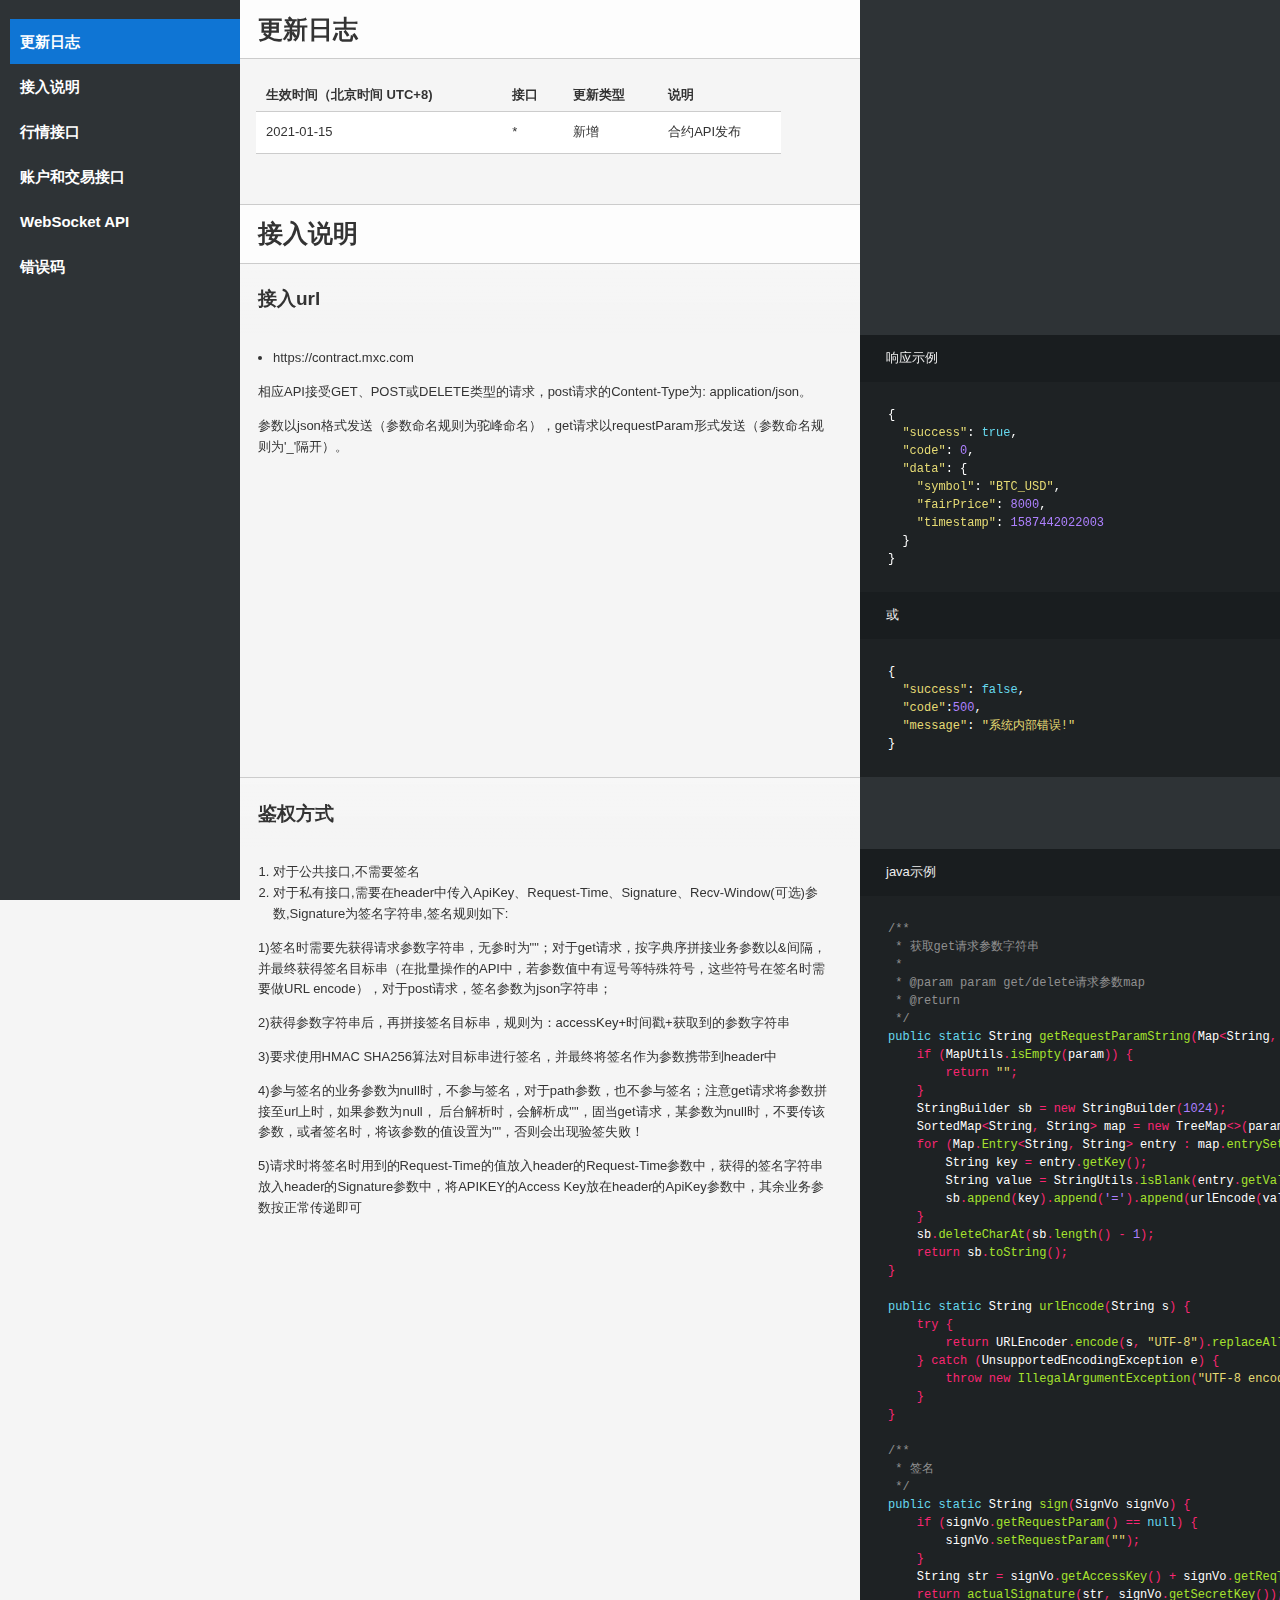
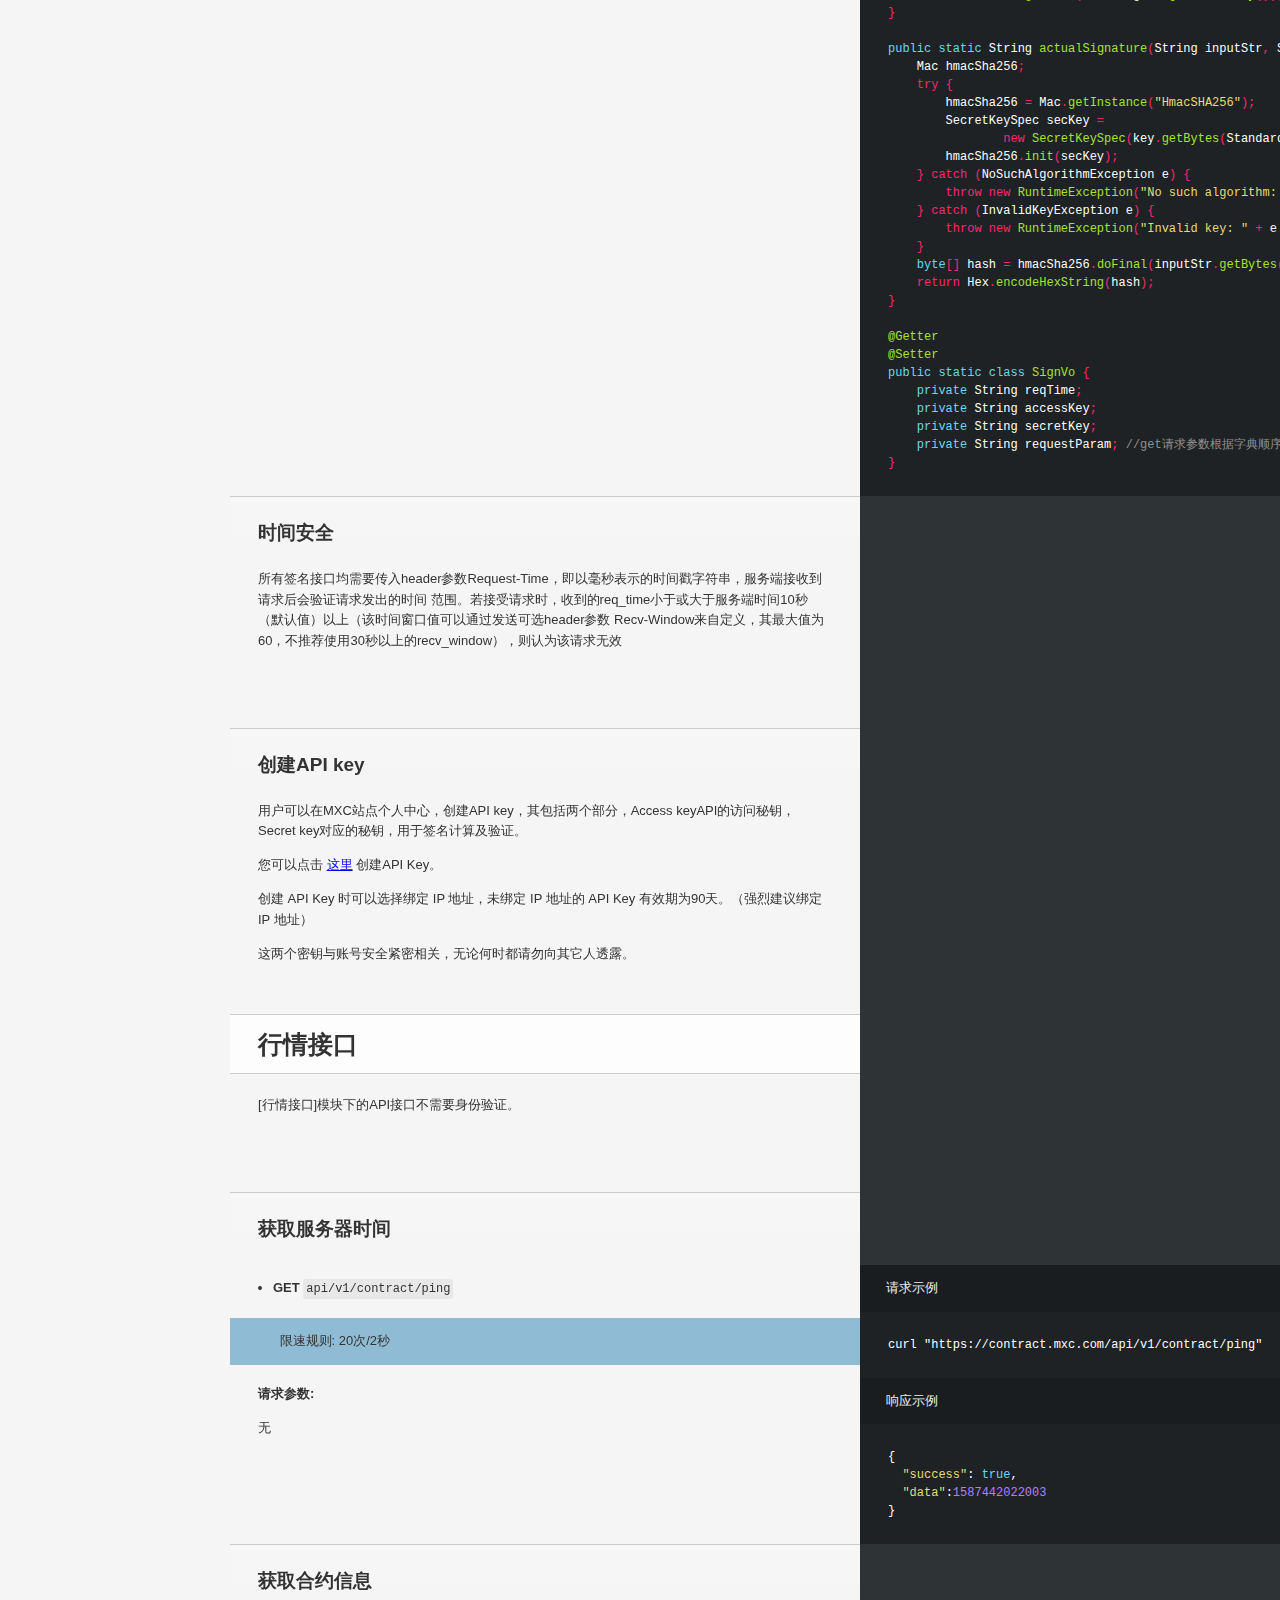
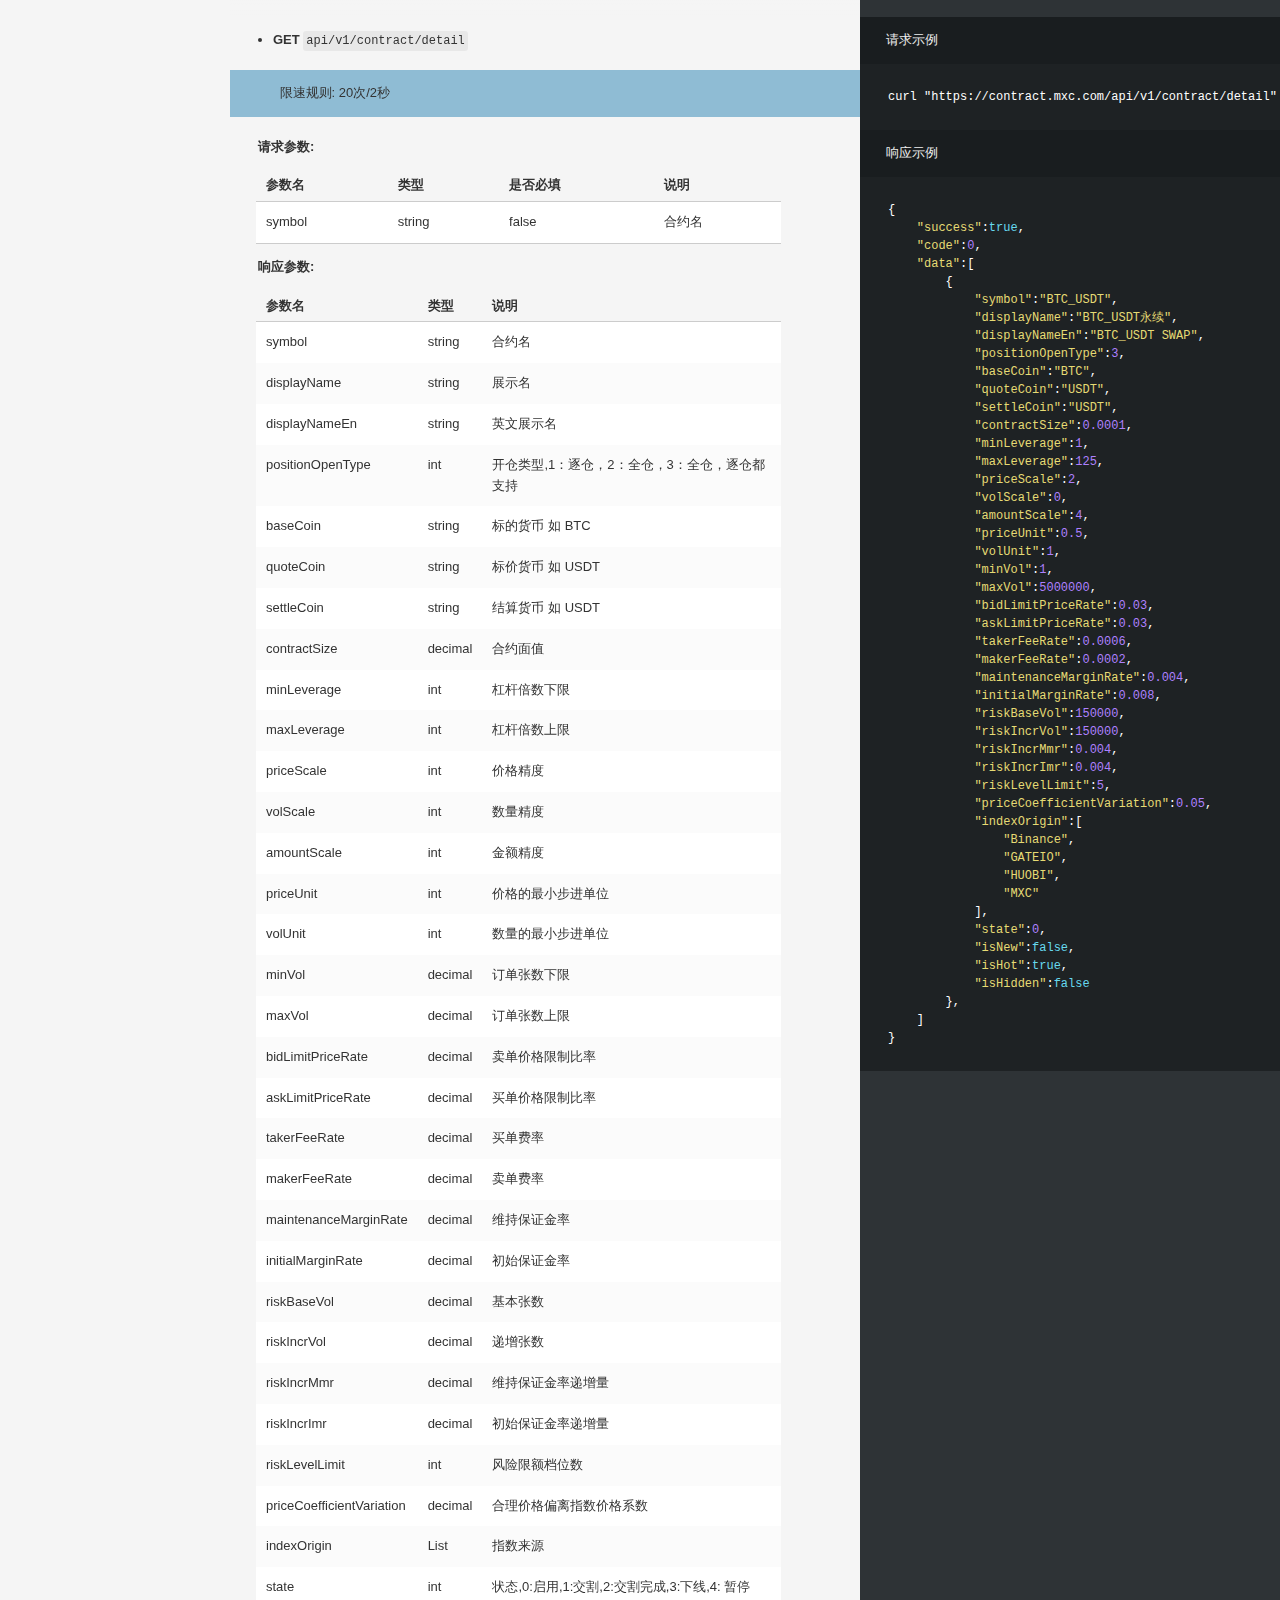
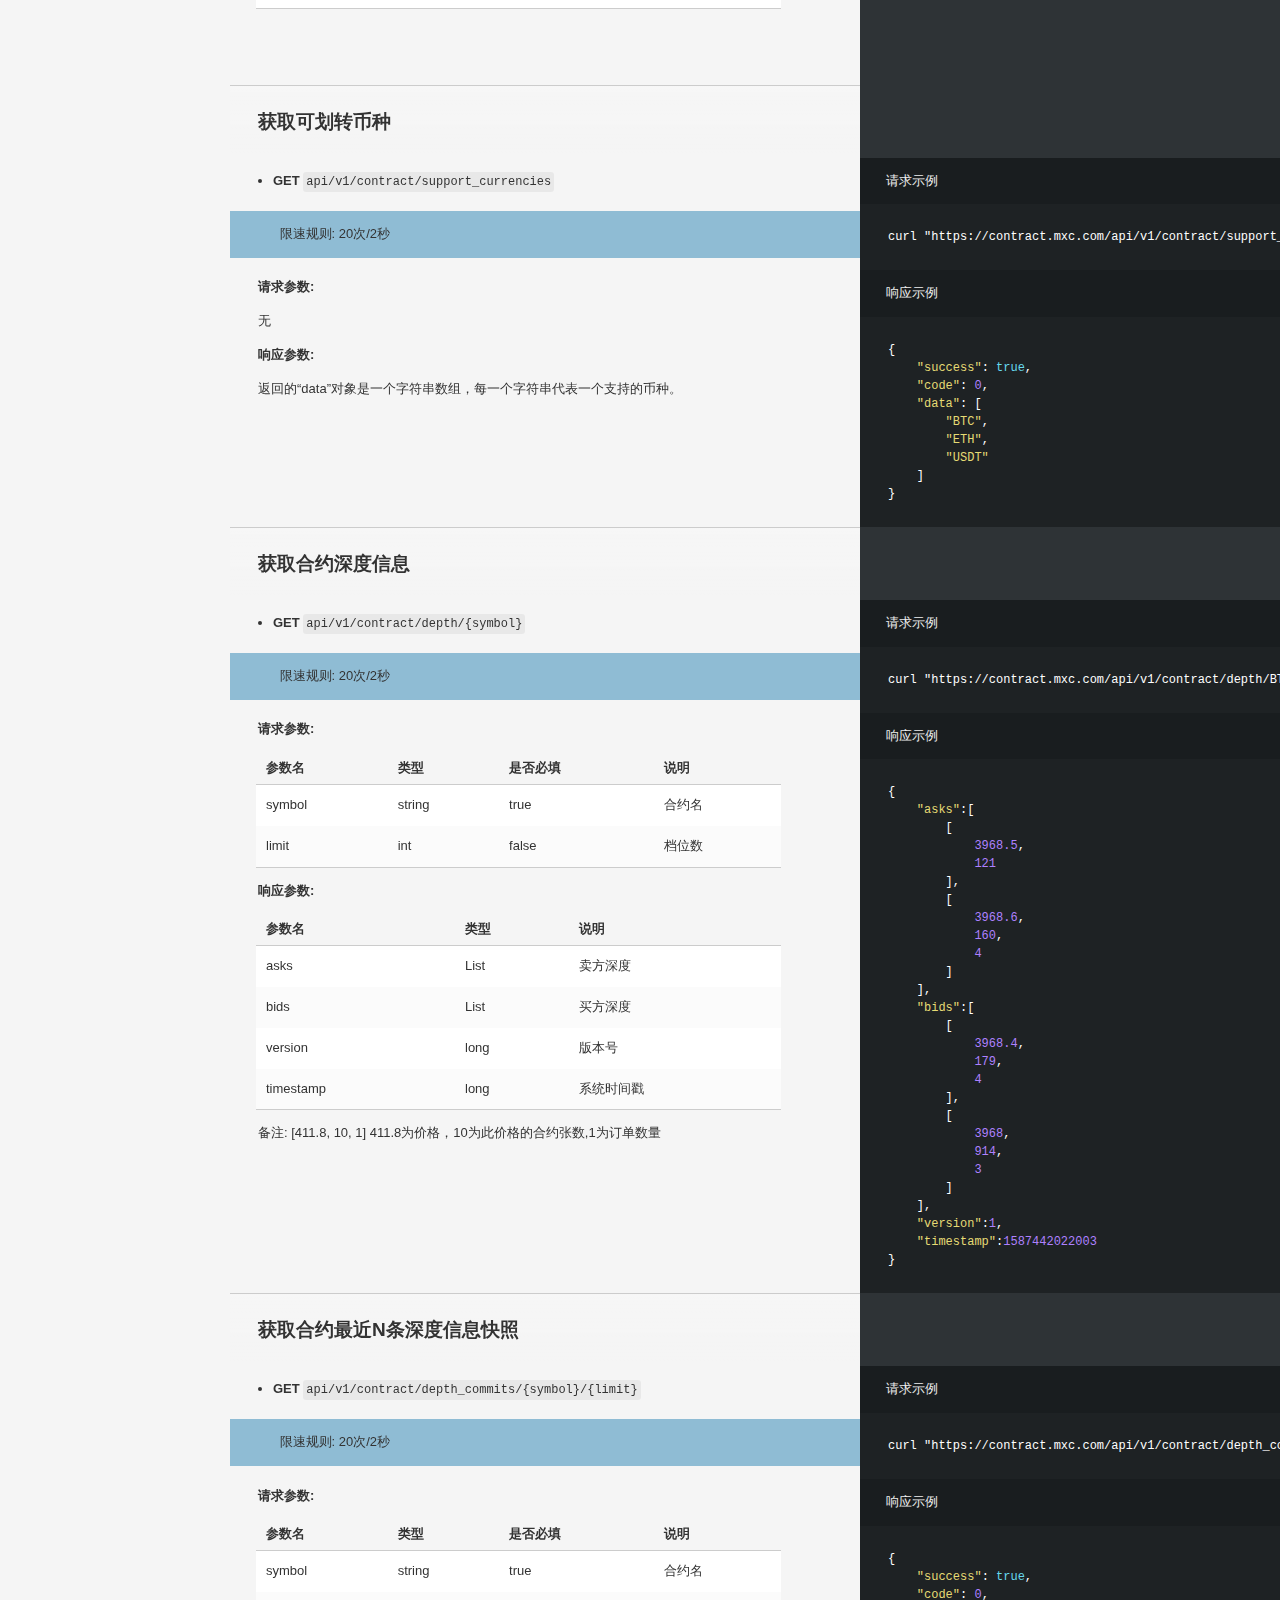
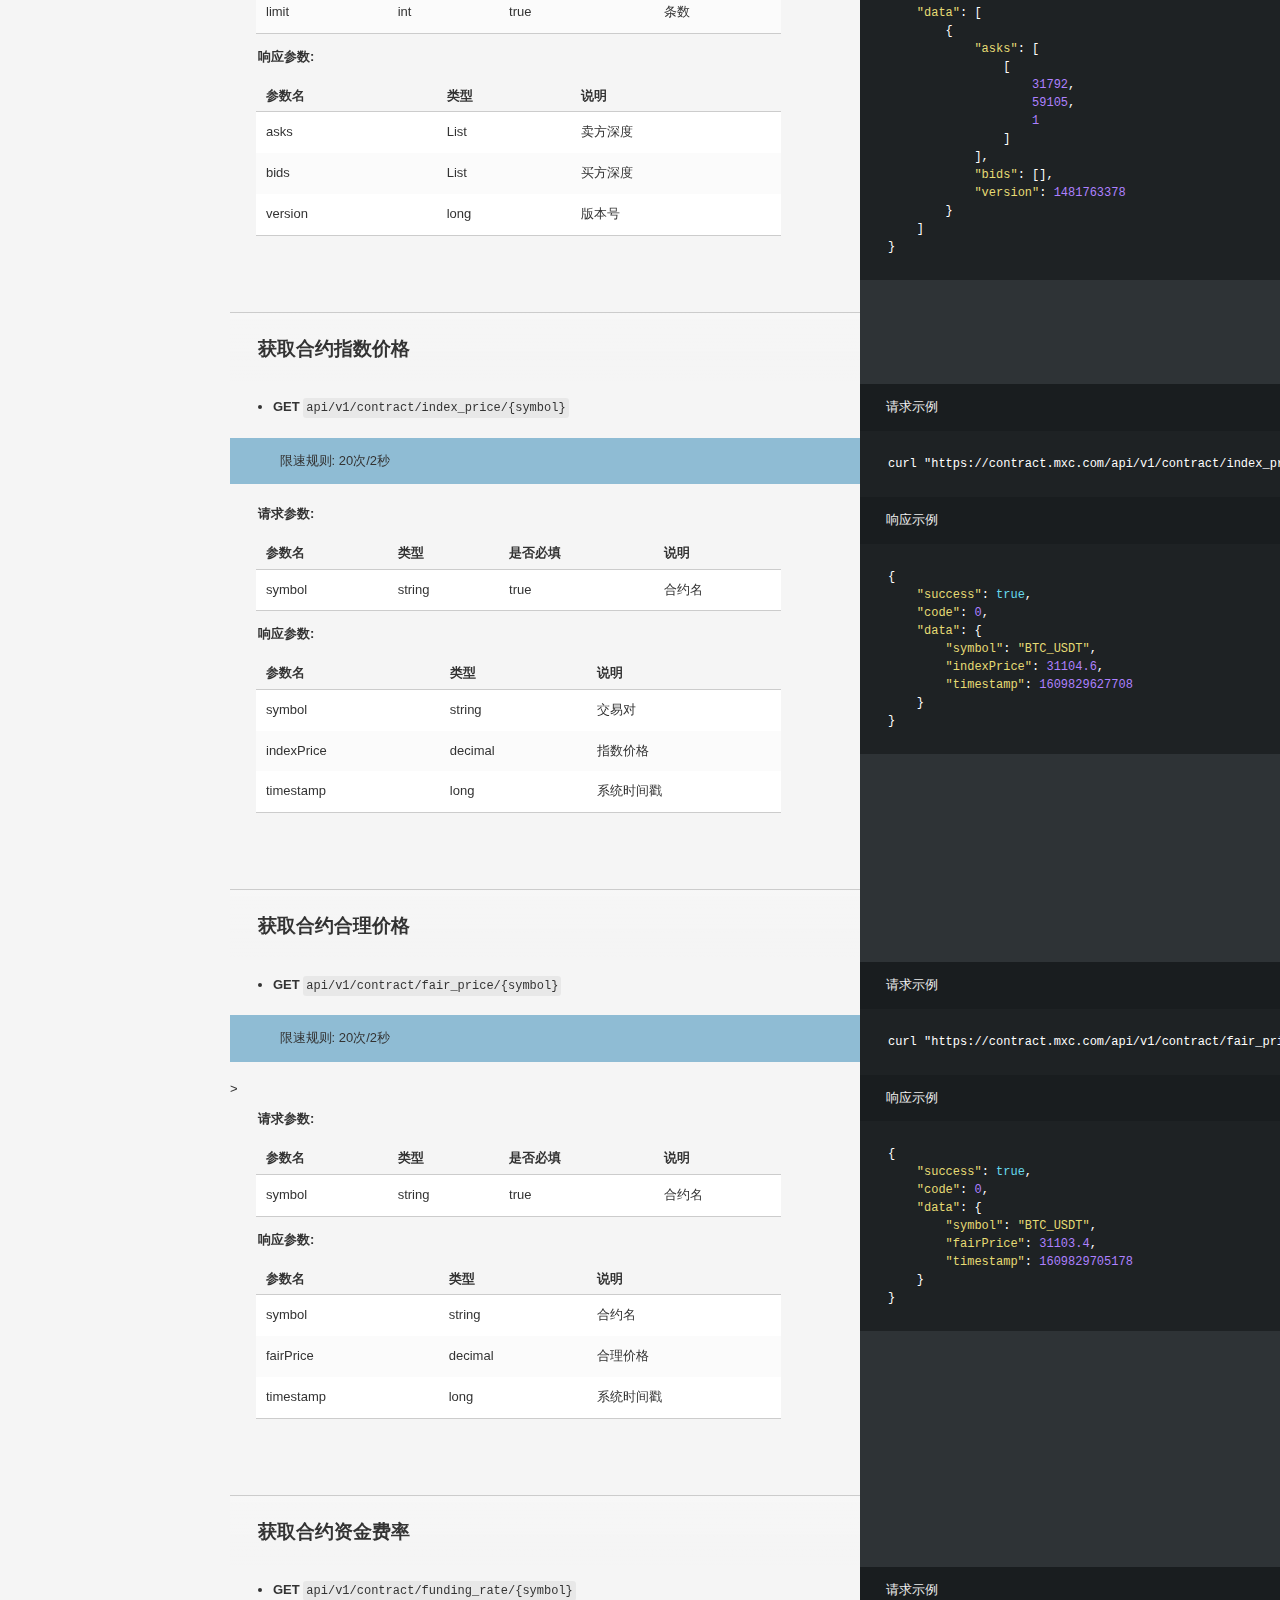
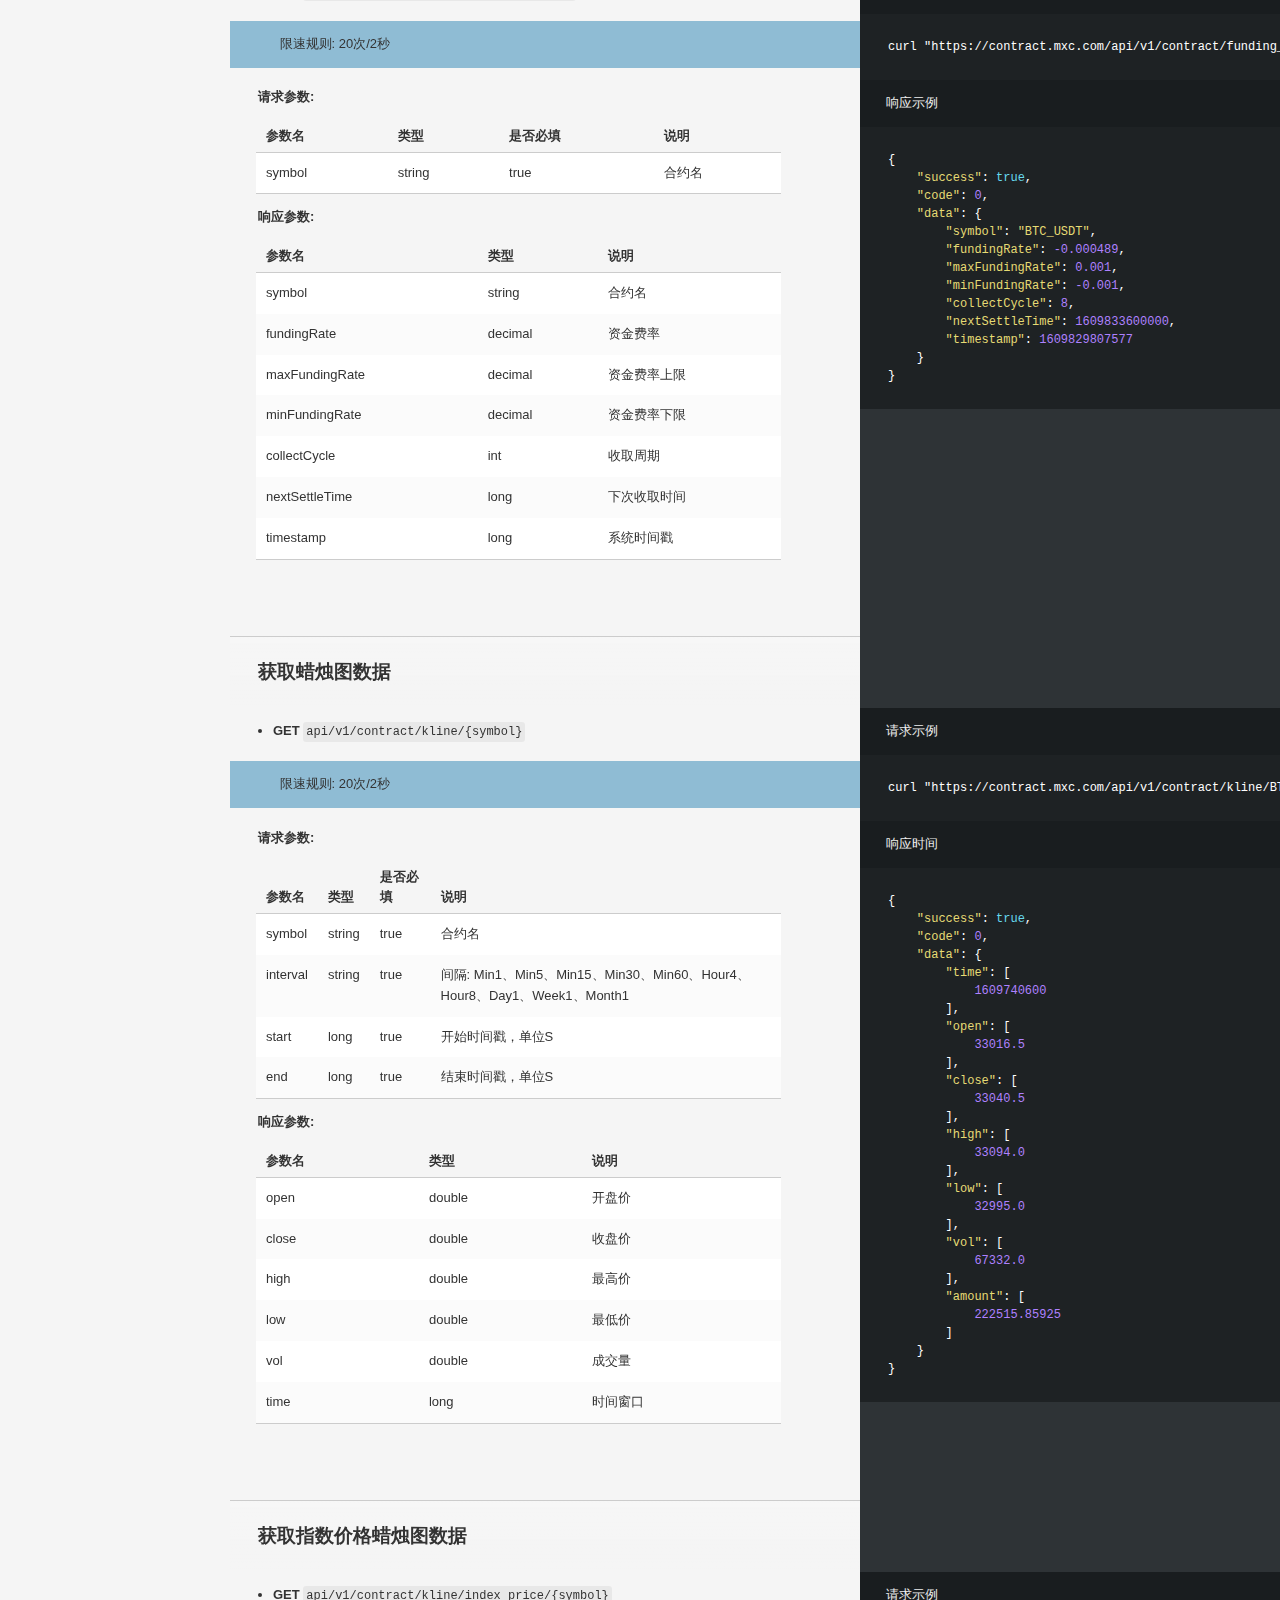
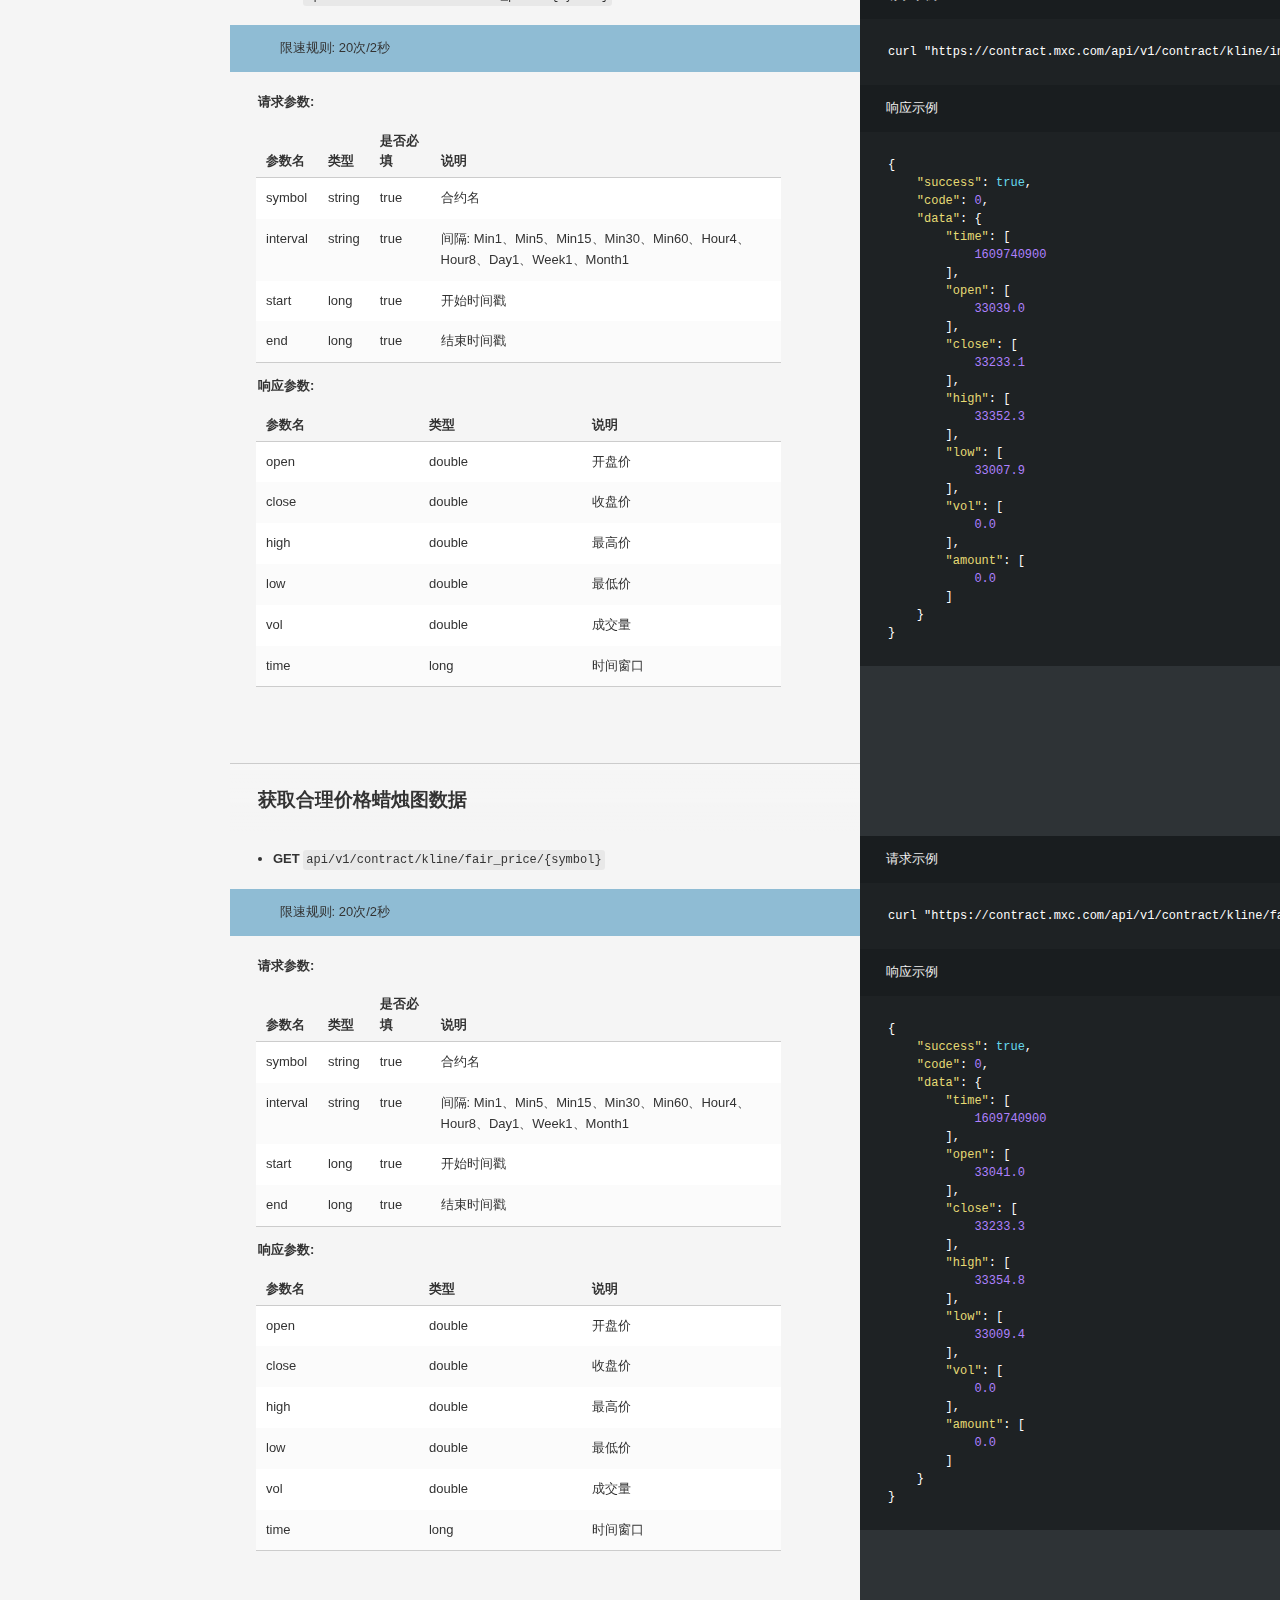
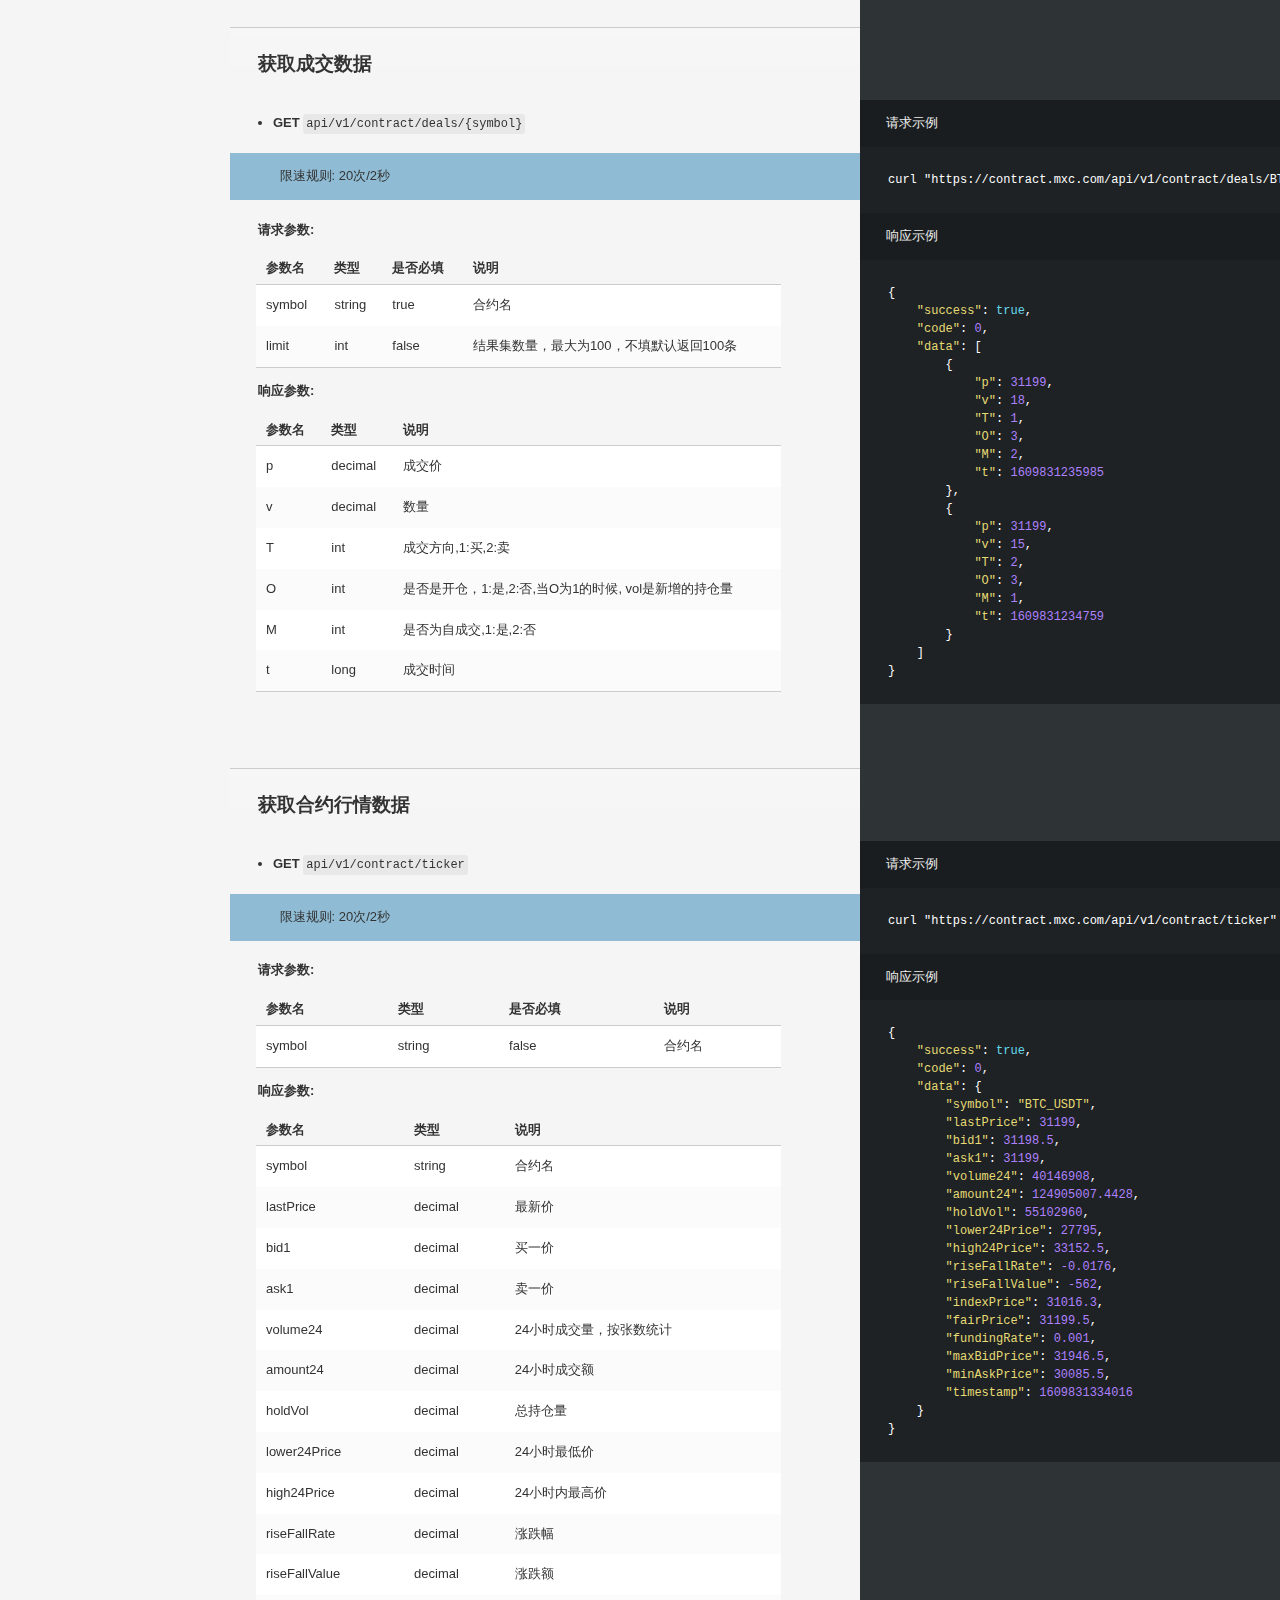
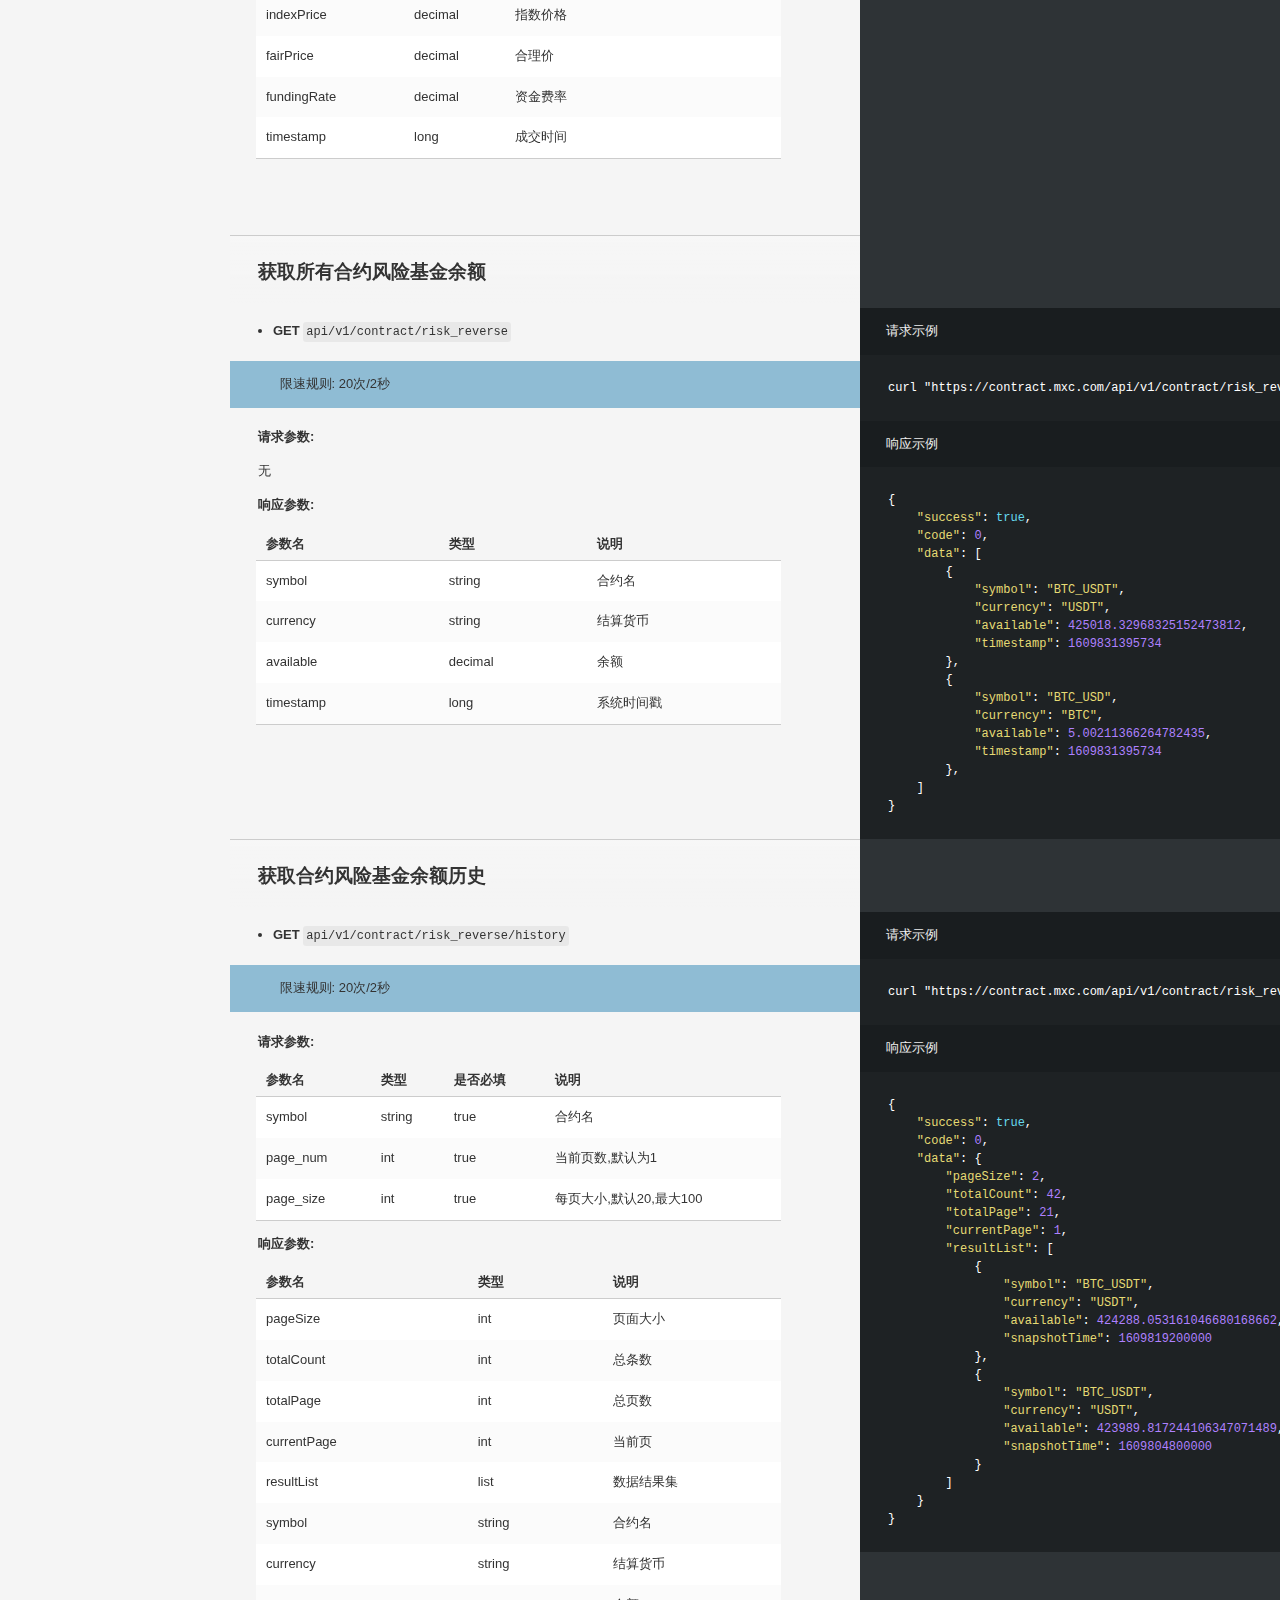
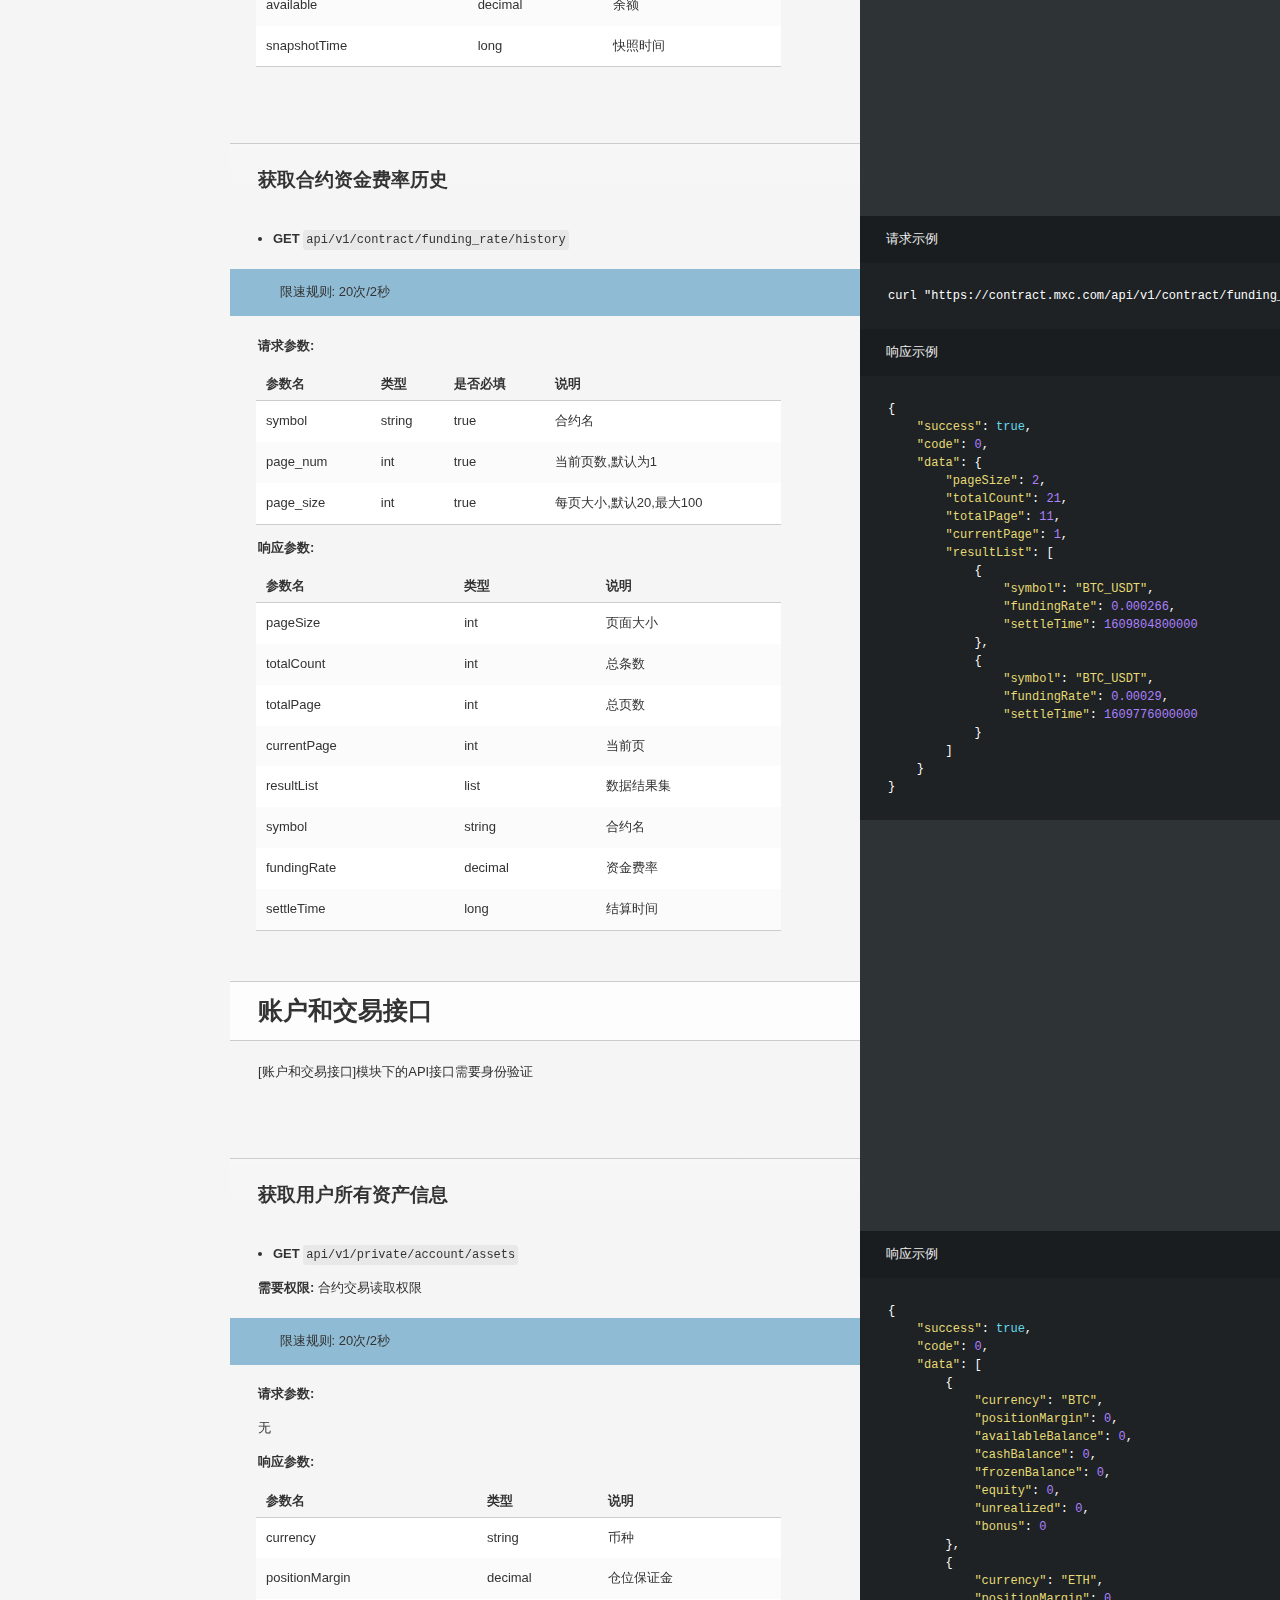
==== docs/contract.api.cn.html @ 10ee2c9a "update documents" ====
<!doctype html>
<html>
  <head>
    <meta charset="utf-8">
    <meta content="IE=edge,chrome=1" http-equiv="X-UA-Compatible">
    <meta name="viewport" content="width=device-width, initial-scale=1, maximum-scale=1">
    <title>MXC CONTRACT API</title>

    <style>
      .highlight table td { padding: 5px; }
.highlight table pre { margin: 0; }
.highlight .gh {
  color: #999999;
}
.highlight .sr {
  color: #f6aa11;
}
.highlight .go {
  color: #888888;
}
.highlight .gp {
  color: #555555;
}
.highlight .gs {
}
.highlight .gu {
  color: #aaaaaa;
}
.highlight .nb {
  color: #f6aa11;
}
.highlight .cm {
  color: #75715e;
}
.highlight .cp {
  color: #75715e;
}
.highlight .c1 {
  color: #75715e;
}
.highlight .cs {
  color: #75715e;
}
.highlight .c, .highlight .cd {
  color: #75715e;
}
.highlight .err {
  color: #960050;
}
.highlight .gr {
  color: #960050;
}
.highlight .gt {
  color: #960050;
}
.highlight .gd {
  color: #49483e;
}
.highlight .gi {
  color: #49483e;
}
.highlight .ge {
  color: #49483e;
}
.highlight .kc {
  color: #66d9ef;
}
.highlight .kd {
  color: #66d9ef;
}
.highlight .kr {
  color: #66d9ef;
}
.highlight .no {
  color: #66d9ef;
}
.highlight .kt {
  color: #66d9ef;
}
.highlight .mf {
  color: #ae81ff;
}
.highlight .mh {
  color: #ae81ff;
}
.highlight .il {
  color: #ae81ff;
}
.highlight .mi {
  color: #ae81ff;
}
.highlight .mo {
  color: #ae81ff;
}
.highlight .m, .highlight .mb, .highlight .mx {
  color: #ae81ff;
}
.highlight .sc {
  color: #ae81ff;
}
.highlight .se {
  color: #ae81ff;
}
.highlight .ss {
  color: #ae81ff;
}
.highlight .sd {
  color: #e6db74;
}
.highlight .s2 {
  color: #e6db74;
}
.highlight .sb {
  color: #e6db74;
}
.highlight .sh {
  color: #e6db74;
}
.highlight .si {
  color: #e6db74;
}
.highlight .sx {
  color: #e6db74;
}
.highlight .s1 {
  color: #e6db74;
}
.highlight .s {
  color: #e6db74;
}
.highlight .na {
  color: #a6e22e;
}
.highlight .nc {
  color: #a6e22e;
}
.highlight .nd {
  color: #a6e22e;
}
.highlight .ne {
  color: #a6e22e;
}
.highlight .nf {
  color: #a6e22e;
}
.highlight .vc {
  color: #ffffff;
}
.highlight .nn {
  color: #ffffff;
}
.highlight .nl {
  color: #ffffff;
}
.highlight .ni {
  color: #ffffff;
}
.highlight .bp {
  color: #ffffff;
}
.highlight .vg {
  color: #ffffff;
}
.highlight .vi {
  color: #ffffff;
}
.highlight .nv {
  color: #ffffff;
}
.highlight .w {
  color: #ffffff;
}
.highlight {
  color: #ffffff;
}
.highlight .n, .highlight .py, .highlight .nx {
  color: #ffffff;
}
.highlight .ow {
  color: #f92672;
}
.highlight .nt {
  color: #f92672;
}
.highlight .k, .highlight .kv {
  color: #f92672;
}
.highlight .kn {
  color: #f92672;
}
.highlight .kp {
  color: #f92672;
}
.highlight .o {
  color: #f92672;
}
    </style>
    <link href="stylesheets/screen-f57a5640.css" rel="stylesheet" media="screen" />
    <link href="stylesheets/print-41bbd87c.css" rel="stylesheet" media="print" />
      <script src="javascripts/all_nosearch-c7f2c45b.js"></script>
    <link href="images/favicon-7465a6e0.png" rel="icon" type="image/png" />
  </head>

  <body class="contract" data-languages="[]">
    <a href="#" id="nav-button">
      <span>
        NAV
        <img src="images/navbar-cad8cdcb.png" alt="Navbar" />
      </span>
    </a>
    <div class="toc-wrapper">
      <img src="images/logo-0f661c53.png" class="logo" alt="Logo" />
      <ul id="toc" class="toc-list-h1">
          <li>
            <a href="#185368440e" class="toc-h1 toc-link" data-title="更新日志">更新日志</a>
          </li>
          <li>
            <a href="#2d07d50c97" class="toc-h1 toc-link" data-title="接入说明">接入说明</a>
              <ul class="toc-list-h2">
                  <li>
                    <a href="#url" class="toc-h2 toc-link" data-title="接入url">接入url</a>
                  </li>
                  <li>
                    <a href="#6ab2e2229b" class="toc-h2 toc-link" data-title="鉴权方式">鉴权方式</a>
                  </li>
                  <li>
                    <a href="#6da7f3b22a" class="toc-h2 toc-link" data-title="时间安全">时间安全</a>
                  </li>
                  <li>
                    <a href="#api-key" class="toc-h2 toc-link" data-title="创建API key">创建API key</a>
                  </li>
              </ul>
          </li>
          <li>
            <a href="#ed913b7357" class="toc-h1 toc-link" data-title="行情接口">行情接口</a>
              <ul class="toc-list-h2">
                  <li>
                    <a href="#3f1907847c" class="toc-h2 toc-link" data-title="获取服务器时间">获取服务器时间</a>
                  </li>
                  <li>
                    <a href="#6b15dcb6a3" class="toc-h2 toc-link" data-title="获取合约信息">获取合约信息</a>
                  </li>
                  <li>
                    <a href="#94591cc092" class="toc-h2 toc-link" data-title="获取可划转币种">获取可划转币种</a>
                  </li>
                  <li>
                    <a href="#b9c1b52591" class="toc-h2 toc-link" data-title="获取合约深度信息">获取合约深度信息</a>
                  </li>
                  <li>
                    <a href="#n" class="toc-h2 toc-link" data-title="获取合约最近N条深度信息快照">获取合约最近N条深度信息快照</a>
                  </li>
                  <li>
                    <a href="#5837187ac6" class="toc-h2 toc-link" data-title="获取合约指数价格">获取合约指数价格</a>
                  </li>
                  <li>
                    <a href="#a54153ed4d" class="toc-h2 toc-link" data-title="获取合约合理价格">获取合约合理价格</a>
                  </li>
                  <li>
                    <a href="#3194efda37" class="toc-h2 toc-link" data-title="获取合约资金费率">获取合约资金费率</a>
                  </li>
                  <li>
                    <a href="#46c200bb79" class="toc-h2 toc-link" data-title="获取蜡烛图数据">获取蜡烛图数据</a>
                  </li>
                  <li>
                    <a href="#0d0c80f2e5" class="toc-h2 toc-link" data-title="获取指数价格蜡烛图数据">获取指数价格蜡烛图数据</a>
                  </li>
                  <li>
                    <a href="#6d5c879c72" class="toc-h2 toc-link" data-title="获取合理价格蜡烛图数据">获取合理价格蜡烛图数据</a>
                  </li>
                  <li>
                    <a href="#2fdd066e43" class="toc-h2 toc-link" data-title="获取成交数据">获取成交数据</a>
                  </li>
                  <li>
                    <a href="#1202d01377" class="toc-h2 toc-link" data-title="获取合约行情数据">获取合约行情数据</a>
                  </li>
                  <li>
                    <a href="#da4a3ad7cd" class="toc-h2 toc-link" data-title="获取所有合约风险基金余额">获取所有合约风险基金余额</a>
                  </li>
                  <li>
                    <a href="#394357a904" class="toc-h2 toc-link" data-title="获取合约风险基金余额历史">获取合约风险基金余额历史</a>
                  </li>
                  <li>
                    <a href="#279f4f3553" class="toc-h2 toc-link" data-title="获取合约资金费率历史">获取合约资金费率历史</a>
                  </li>
              </ul>
          </li>
          <li>
            <a href="#93d49cc2e5" class="toc-h1 toc-link" data-title="账户和交易接口">账户和交易接口</a>
              <ul class="toc-list-h2">
                  <li>
                    <a href="#81a417b1fc" class="toc-h2 toc-link" data-title="获取用户所有资产信息">获取用户所有资产信息</a>
                  </li>
                  <li>
                    <a href="#b37dac1fba" class="toc-h2 toc-link" data-title="获取用户单个币种资产信息">获取用户单个币种资产信息</a>
                  </li>
                  <li>
                    <a href="#3425100e84" class="toc-h2 toc-link" data-title="获取用户资产划转记录">获取用户资产划转记录</a>
                  </li>
                  <li>
                    <a href="#54eda09643" class="toc-h2 toc-link" data-title="获取用户历史持仓信息">获取用户历史持仓信息</a>
                  </li>
                  <li>
                    <a href="#721eaacc0f" class="toc-h2 toc-link" data-title="获取用户当前持仓">获取用户当前持仓</a>
                  </li>
                  <li>
                    <a href="#4e71701fdf" class="toc-h2 toc-link" data-title="获取用户资金费用明细">获取用户资金费用明细</a>
                  </li>
                  <li>
                    <a href="#256878a705" class="toc-h2 toc-link" data-title="获取用户当前未结束订单">获取用户当前未结束订单</a>
                  </li>
                  <li>
                    <a href="#20fe1788a5" class="toc-h2 toc-link" data-title="获取用户所有历史订单">获取用户所有历史订单</a>
                  </li>
                  <li>
                    <a href="#402ff42189" class="toc-h2 toc-link" data-title="根据外部号查询订单">根据外部号查询订单</a>
                  </li>
                  <li>
                    <a href="#af8b8f5ae4" class="toc-h2 toc-link" data-title="根据订单号查询订单">根据订单号查询订单</a>
                  </li>
                  <li>
                    <a href="#1325029eef" class="toc-h2 toc-link" data-title="根据订单号批量查询订单">根据订单号批量查询订单</a>
                  </li>
                  <li>
                    <a href="#b3d3770432" class="toc-h2 toc-link" data-title="根据订单号获取订单成交明细">根据订单号获取订单成交明细</a>
                  </li>
                  <li>
                    <a href="#66d773ade1" class="toc-h2 toc-link" data-title="获取用户所有订单成交明细">获取用户所有订单成交明细</a>
                  </li>
                  <li>
                    <a href="#4ad461b2b2" class="toc-h2 toc-link" data-title="获取计划委托订单列表">获取计划委托订单列表</a>
                  </li>
                  <li>
                    <a href="#00e25daf6a" class="toc-h2 toc-link" data-title="获取止盈止损订单列表">获取止盈止损订单列表</a>
                  </li>
                  <li>
                    <a href="#d80e6649fb" class="toc-h2 toc-link" data-title="获取止盈止损订单执行明细">获取止盈止损订单执行明细</a>
                  </li>
                  <li>
                    <a href="#9762949d03" class="toc-h2 toc-link" data-title="获取风险限额">获取风险限额</a>
                  </li>
                  <li>
                    <a href="#2fbe58805a" class="toc-h2 toc-link" data-title="获取用户当前手续费率">获取用户当前手续费率</a>
                  </li>
                  <li>
                    <a href="#d07adee54e" class="toc-h2 toc-link" data-title="增加或减少仓位保证金">增加或减少仓位保证金</a>
                  </li>
                  <li>
                    <a href="#d253b08756" class="toc-h2 toc-link" data-title="修改杠杆倍数">修改杠杆倍数</a>
                  </li>
                  <li>
                    <a href="#fd6ce2a756" class="toc-h2 toc-link" data-title="下单">下单</a>
                  </li>
                  <li>
                    <a href="#de93fae07b" class="toc-h2 toc-link" data-title="批量下单">批量下单</a>
                  </li>
                  <li>
                    <a href="#3eedd32d80" class="toc-h2 toc-link" data-title="取消订单">取消订单</a>
                  </li>
                  <li>
                    <a href="#2e36f6e694" class="toc-h2 toc-link" data-title="根据外部订单号取消订单">根据外部订单号取消订单</a>
                  </li>
                  <li>
                    <a href="#08b9a972c5" class="toc-h2 toc-link" data-title="取消某合约下所有订单">取消某合约下所有订单</a>
                  </li>
                  <li>
                    <a href="#fe718a672c" class="toc-h2 toc-link" data-title="修改风险等级">修改风险等级</a>
                  </li>
                  <li>
                    <a href="#03b4e6fa59" class="toc-h2 toc-link" data-title="计划委托下单">计划委托下单</a>
                  </li>
                  <li>
                    <a href="#47dc5a78df" class="toc-h2 toc-link" data-title="取消计划委托订单">取消计划委托订单</a>
                  </li>
                  <li>
                    <a href="#4cd0141309" class="toc-h2 toc-link" data-title="取消所有计划委托订单">取消所有计划委托订单</a>
                  </li>
                  <li>
                    <a href="#ba53df7e2f" class="toc-h2 toc-link" data-title="取消止盈止损委托单">取消止盈止损委托单</a>
                  </li>
                  <li>
                    <a href="#8fa8963a9d" class="toc-h2 toc-link" data-title="取消所有止盈止损委托单">取消所有止盈止损委托单</a>
                  </li>
                  <li>
                    <a href="#57056dc358" class="toc-h2 toc-link" data-title="修改限价单止盈止损价格">修改限价单止盈止损价格</a>
                  </li>
                  <li>
                    <a href="#d909e23c73" class="toc-h2 toc-link" data-title="修改止盈止损委托单止盈止损价格">修改止盈止损委托单止盈止损价格</a>
                  </li>
              </ul>
          </li>
          <li>
            <a href="#websocket-api" class="toc-h1 toc-link" data-title="WebSocket API">WebSocket API</a>
              <ul class="toc-list-h2">
                  <li>
                    <a href="#ws" class="toc-h2 toc-link" data-title="原生ws连接地址">原生ws连接地址</a>
                  </li>
                  <li>
                    <a href="#c9b1eae804" class="toc-h2 toc-link" data-title="数据交互命令详解">数据交互命令详解</a>
                  </li>
                  <li>
                    <a href="#a6ff2d9336" class="toc-h2 toc-link" data-title="公共频道">公共频道</a>
                      <ul class="toc-list-h3">
                          <li>
                            <a href="#tickers" class="toc-h3 toc-link" data-title="Tickers">Tickers</a>
                          </li>
                          <li>
                            <a href="#ticker" class="toc-h3 toc-link" data-title="获取单个ticker">获取单个ticker</a>
                          </li>
                          <li>
                            <a href="#4483df6e28" class="toc-h3 toc-link" data-title="成交">成交</a>
                          </li>
                          <li>
                            <a href="#a1128a972d" class="toc-h3 toc-link" data-title="深度">深度</a>
                          </li>
                          <li>
                            <a href="#k" class="toc-h3 toc-link" data-title="K线数据">K线数据</a>
                          </li>
                          <li>
                            <a href="#e7c32ab5e2" class="toc-h3 toc-link" data-title="资金费率">资金费率</a>
                          </li>
                          <li>
                            <a href="#bbc14cd9c7" class="toc-h3 toc-link" data-title="指数价格">指数价格</a>
                          </li>
                          <li>
                            <a href="#62c44a2e17" class="toc-h3 toc-link" data-title="合理价格">合理价格</a>
                          </li>
                      </ul>
                  </li>
                  <li>
                    <a href="#a977cfbbd6" class="toc-h2 toc-link" data-title="私有频道">私有频道</a>
                      <ul class="toc-list-h3">
                          <li>
                            <a href="#d003db6512" class="toc-h3 toc-link" data-title="登录认证">登录认证</a>
                          </li>
                          <li>
                            <a href="#81b3798beb" class="toc-h3 toc-link" data-title="订单">订单</a>
                          </li>
                          <li>
                            <a href="#713fd96fb2" class="toc-h3 toc-link" data-title="资产">资产</a>
                          </li>
                          <li>
                            <a href="#25a424cad9" class="toc-h3 toc-link" data-title="仓位">仓位</a>
                          </li>
                          <li>
                            <a href="#f4c2d3222f" class="toc-h3 toc-link" data-title="风险限额">风险限额</a>
                          </li>
                          <li>
                            <a href="#adl" class="toc-h3 toc-link" data-title="adl自动减仓等级">adl自动减仓等级</a>
                          </li>
                      </ul>
                  </li>
                  <li>
                    <a href="#bdcbc2c172" class="toc-h2 toc-link" data-title="如何维护深度信息">如何维护深度信息</a>
                  </li>
              </ul>
          </li>
          <li>
            <a href="#e08c1d4f9a" class="toc-h1 toc-link" data-title="错误码">错误码</a>
              <ul class="toc-list-h2">
                  <li>
                    <a href="#c0f526030f" class="toc-h2 toc-link" data-title="错误码示例">错误码示例</a>
                  </li>
              </ul>
          </li>
      </ul>
    </div>
    <div class="page-wrapper">
      <div class="dark-box"></div>
      <div class="content">
        <h1 id='185368440e'>更新日志</h1>
<table><thead>
<tr>
<th>生效时间（北京时间 UTC+8)</th>
<th>接口</th>
<th>更新类型</th>
<th>说明</th>
</tr>
</thead><tbody>
<tr>
<td>2021-01-15</td>
<td>*</td>
<td>新增</td>
<td>合约API发布</td>
</tr>
</tbody></table>
<h1 id='2d07d50c97'>接入说明</h1><h2 id='url'>接入url</h2>
<blockquote>
<p>响应示例</p>
</blockquote>
<pre class="highlight json tab-json"><code><span class="p">{</span><span class="w">
  </span><span class="s2">"success"</span><span class="p">:</span><span class="w"> </span><span class="kc">true</span><span class="p">,</span><span class="w">
  </span><span class="s2">"code"</span><span class="p">:</span><span class="w"> </span><span class="mi">0</span><span class="p">,</span><span class="w">
  </span><span class="s2">"data"</span><span class="p">:</span><span class="w"> </span><span class="p">{</span><span class="w">
    </span><span class="s2">"symbol"</span><span class="p">:</span><span class="w"> </span><span class="s2">"BTC_USD"</span><span class="p">,</span><span class="w">
    </span><span class="s2">"fairPrice"</span><span class="p">:</span><span class="w"> </span><span class="mi">8000</span><span class="p">,</span><span class="w">
    </span><span class="s2">"timestamp"</span><span class="p">:</span><span class="w"> </span><span class="mi">1587442022003</span><span class="w">
  </span><span class="p">}</span><span class="w">
</span><span class="p">}</span><span class="w"> 
</span></code></pre>
<blockquote>
<p>或</p>
</blockquote>
<pre class="highlight json tab-json"><code><span class="p">{</span><span class="w">
  </span><span class="s2">"success"</span><span class="p">:</span><span class="w"> </span><span class="kc">false</span><span class="p">,</span><span class="w">
  </span><span class="s2">"code"</span><span class="p">:</span><span class="mi">500</span><span class="p">,</span><span class="w">
  </span><span class="s2">"message"</span><span class="p">:</span><span class="w"> </span><span class="s2">"系统内部错误!"</span><span class="w">
</span><span class="p">}</span><span class="w">
</span></code></pre>
<ul>
<li>https://contract.mxc.com</li>
</ul>

<p>相应API接受GET、POST或DELETE类型的请求，post请求的Content-Type为: application/json。</p>

<p>参数以json格式发送（参数命名规则为驼峰命名），get请求以requestParam形式发送（参数命名规则为&#39;_&#39;隔开）。</p>
<h2 id='6ab2e2229b'>鉴权方式</h2>
<blockquote>
<p>java示例</p>
</blockquote>
<pre class="highlight java tab-java"><code><span class="cm">/**
 * 获取get请求参数字符串
 *
 * @param param get/delete请求参数map
 * @return
 */</span>
<span class="kd">public</span> <span class="kd">static</span> <span class="n">String</span> <span class="nf">getRequestParamString</span><span class="o">(</span><span class="n">Map</span><span class="o">&lt;</span><span class="n">String</span><span class="o">,</span> <span class="n">String</span><span class="o">&gt;</span> <span class="n">param</span><span class="o">)</span> <span class="o">{</span>
    <span class="k">if</span> <span class="o">(</span><span class="n">MapUtils</span><span class="o">.</span><span class="na">isEmpty</span><span class="o">(</span><span class="n">param</span><span class="o">))</span> <span class="o">{</span>
        <span class="k">return</span> <span class="s">""</span><span class="o">;</span>
    <span class="o">}</span>
    <span class="n">StringBuilder</span> <span class="n">sb</span> <span class="o">=</span> <span class="k">new</span> <span class="n">StringBuilder</span><span class="o">(</span><span class="mi">1024</span><span class="o">);</span>
    <span class="n">SortedMap</span><span class="o">&lt;</span><span class="n">String</span><span class="o">,</span> <span class="n">String</span><span class="o">&gt;</span> <span class="n">map</span> <span class="o">=</span> <span class="k">new</span> <span class="n">TreeMap</span><span class="o">&lt;&gt;(</span><span class="n">param</span><span class="o">);</span>
    <span class="k">for</span> <span class="o">(</span><span class="n">Map</span><span class="o">.</span><span class="na">Entry</span><span class="o">&lt;</span><span class="n">String</span><span class="o">,</span> <span class="n">String</span><span class="o">&gt;</span> <span class="n">entry</span> <span class="o">:</span> <span class="n">map</span><span class="o">.</span><span class="na">entrySet</span><span class="o">())</span> <span class="o">{</span>
        <span class="n">String</span> <span class="n">key</span> <span class="o">=</span> <span class="n">entry</span><span class="o">.</span><span class="na">getKey</span><span class="o">();</span>
        <span class="n">String</span> <span class="n">value</span> <span class="o">=</span> <span class="n">StringUtils</span><span class="o">.</span><span class="na">isBlank</span><span class="o">(</span><span class="n">entry</span><span class="o">.</span><span class="na">getValue</span><span class="o">())</span> <span class="o">?</span> <span class="s">""</span> <span class="o">:</span> <span class="n">entry</span><span class="o">.</span><span class="na">getValue</span><span class="o">();</span>
        <span class="n">sb</span><span class="o">.</span><span class="na">append</span><span class="o">(</span><span class="n">key</span><span class="o">).</span><span class="na">append</span><span class="o">(</span><span class="sc">'='</span><span class="o">).</span><span class="na">append</span><span class="o">(</span><span class="n">urlEncode</span><span class="o">(</span><span class="n">value</span><span class="o">)).</span><span class="na">append</span><span class="o">(</span><span class="sc">'&amp;'</span><span class="o">);</span>
    <span class="o">}</span>
    <span class="n">sb</span><span class="o">.</span><span class="na">deleteCharAt</span><span class="o">(</span><span class="n">sb</span><span class="o">.</span><span class="na">length</span><span class="o">()</span> <span class="o">-</span> <span class="mi">1</span><span class="o">);</span>
    <span class="k">return</span> <span class="n">sb</span><span class="o">.</span><span class="na">toString</span><span class="o">();</span>
<span class="o">}</span>

<span class="kd">public</span> <span class="kd">static</span> <span class="n">String</span> <span class="nf">urlEncode</span><span class="o">(</span><span class="n">String</span> <span class="n">s</span><span class="o">)</span> <span class="o">{</span>
    <span class="k">try</span> <span class="o">{</span>
        <span class="k">return</span> <span class="n">URLEncoder</span><span class="o">.</span><span class="na">encode</span><span class="o">(</span><span class="n">s</span><span class="o">,</span> <span class="s">"UTF-8"</span><span class="o">).</span><span class="na">replaceAll</span><span class="o">(</span><span class="s">"\\+"</span><span class="o">,</span> <span class="s">"%20"</span><span class="o">);</span>
    <span class="o">}</span> <span class="k">catch</span> <span class="o">(</span><span class="n">UnsupportedEncodingException</span> <span class="n">e</span><span class="o">)</span> <span class="o">{</span>
        <span class="k">throw</span> <span class="k">new</span> <span class="nf">IllegalArgumentException</span><span class="o">(</span><span class="s">"UTF-8 encoding not supported!"</span><span class="o">);</span>
    <span class="o">}</span>
<span class="o">}</span>

<span class="cm">/**
 * 签名
 */</span>
<span class="kd">public</span> <span class="kd">static</span> <span class="n">String</span> <span class="nf">sign</span><span class="o">(</span><span class="n">SignVo</span> <span class="n">signVo</span><span class="o">)</span> <span class="o">{</span>
    <span class="k">if</span> <span class="o">(</span><span class="n">signVo</span><span class="o">.</span><span class="na">getRequestParam</span><span class="o">()</span> <span class="o">==</span> <span class="kc">null</span><span class="o">)</span> <span class="o">{</span>
        <span class="n">signVo</span><span class="o">.</span><span class="na">setRequestParam</span><span class="o">(</span><span class="s">""</span><span class="o">);</span>
    <span class="o">}</span>
    <span class="n">String</span> <span class="n">str</span> <span class="o">=</span> <span class="n">signVo</span><span class="o">.</span><span class="na">getAccessKey</span><span class="o">()</span> <span class="o">+</span> <span class="n">signVo</span><span class="o">.</span><span class="na">getReqTime</span><span class="o">()</span> <span class="o">+</span> <span class="n">signVo</span><span class="o">.</span><span class="na">getRequestParam</span><span class="o">();</span>
    <span class="k">return</span> <span class="nf">actualSignature</span><span class="o">(</span><span class="n">str</span><span class="o">,</span> <span class="n">signVo</span><span class="o">.</span><span class="na">getSecretKey</span><span class="o">());</span>
<span class="o">}</span>

<span class="kd">public</span> <span class="kd">static</span> <span class="n">String</span> <span class="nf">actualSignature</span><span class="o">(</span><span class="n">String</span> <span class="n">inputStr</span><span class="o">,</span> <span class="n">String</span> <span class="n">key</span><span class="o">)</span> <span class="o">{</span>
    <span class="n">Mac</span> <span class="n">hmacSha256</span><span class="o">;</span>
    <span class="k">try</span> <span class="o">{</span>
        <span class="n">hmacSha256</span> <span class="o">=</span> <span class="n">Mac</span><span class="o">.</span><span class="na">getInstance</span><span class="o">(</span><span class="s">"HmacSHA256"</span><span class="o">);</span>
        <span class="n">SecretKeySpec</span> <span class="n">secKey</span> <span class="o">=</span>
                <span class="k">new</span> <span class="nf">SecretKeySpec</span><span class="o">(</span><span class="n">key</span><span class="o">.</span><span class="na">getBytes</span><span class="o">(</span><span class="n">StandardCharsets</span><span class="o">.</span><span class="na">UTF_8</span><span class="o">),</span> <span class="s">"HmacSHA256"</span><span class="o">);</span>
        <span class="n">hmacSha256</span><span class="o">.</span><span class="na">init</span><span class="o">(</span><span class="n">secKey</span><span class="o">);</span>
    <span class="o">}</span> <span class="k">catch</span> <span class="o">(</span><span class="n">NoSuchAlgorithmException</span> <span class="n">e</span><span class="o">)</span> <span class="o">{</span>
        <span class="k">throw</span> <span class="k">new</span> <span class="nf">RuntimeException</span><span class="o">(</span><span class="s">"No such algorithm: "</span> <span class="o">+</span> <span class="n">e</span><span class="o">.</span><span class="na">getMessage</span><span class="o">());</span>
    <span class="o">}</span> <span class="k">catch</span> <span class="o">(</span><span class="n">InvalidKeyException</span> <span class="n">e</span><span class="o">)</span> <span class="o">{</span>
        <span class="k">throw</span> <span class="k">new</span> <span class="nf">RuntimeException</span><span class="o">(</span><span class="s">"Invalid key: "</span> <span class="o">+</span> <span class="n">e</span><span class="o">.</span><span class="na">getMessage</span><span class="o">());</span>
    <span class="o">}</span>
    <span class="kt">byte</span><span class="o">[]</span> <span class="n">hash</span> <span class="o">=</span> <span class="n">hmacSha256</span><span class="o">.</span><span class="na">doFinal</span><span class="o">(</span><span class="n">inputStr</span><span class="o">.</span><span class="na">getBytes</span><span class="o">(</span><span class="n">StandardCharsets</span><span class="o">.</span><span class="na">UTF_8</span><span class="o">));</span>
    <span class="k">return</span> <span class="n">Hex</span><span class="o">.</span><span class="na">encodeHexString</span><span class="o">(</span><span class="n">hash</span><span class="o">);</span>
<span class="o">}</span>

<span class="nd">@Getter</span>
<span class="nd">@Setter</span>
<span class="kd">public</span> <span class="kd">static</span> <span class="kd">class</span> <span class="nc">SignVo</span> <span class="o">{</span>
    <span class="kd">private</span> <span class="n">String</span> <span class="n">reqTime</span><span class="o">;</span>
    <span class="kd">private</span> <span class="n">String</span> <span class="n">accessKey</span><span class="o">;</span>
    <span class="kd">private</span> <span class="n">String</span> <span class="n">secretKey</span><span class="o">;</span>
    <span class="kd">private</span> <span class="n">String</span> <span class="n">requestParam</span><span class="o">;</span> <span class="c1">//get请求参数根据字典顺序排序,使用&amp;拼接字符串,post为json字符串</span>
<span class="o">}</span>
</code></pre>
<ol>
<li>对于公共接口,不需要签名</li>
<li>对于私有接口,需要在header中传入ApiKey、Request-Time、Signature、Recv-Window(可选)参数,Signature为签名字符串,签名规则如下:</li>
</ol>

<p>1)签名时需要先获得请求参数字符串，无参时为&quot;&quot;；对于get请求，按字典序拼接业务参数以&amp;间隔，并最终获得签名目标串（在批量操作的API中，若参数值中有逗号等特殊符号，这些符号在签名时需要做URL encode），对于post请求，签名参数为json字符串；</p>

<p>2)获得参数字符串后，再拼接签名目标串，规则为：accessKey+时间戳+获取到的参数字符串</p>

<p>3)要求使用HMAC SHA256算法对目标串进行签名，并最终将签名作为参数携带到header中</p>

<p>4)参与签名的业务参数为null时，不参与签名，对于path参数，也不参与签名；注意get请求将参数拼接至url上时，如果参数为null，
    后台解析时，会解析成&quot;&quot;，固当get请求，某参数为null时，不要传该参数，或者签名时，将该参数的值设置为&quot;&quot;，否则会出现验签失败！</p>

<p>5)请求时将签名时用到的Request-Time的值放入header的Request-Time参数中，获得的签名字符串放入header的Signature参数中，将APIKEY的Access Key放在header的ApiKey参数中，其余业务参数按正常传递即可</p>
<h2 id='6da7f3b22a'>时间安全</h2>
<p>所有签名接口均需要传入header参数Request-Time，即以毫秒表示的时间戳字符串，服务端接收到请求后会验证请求发出的时间
范围。若接受请求时，收到的req_time小于或大于服务端时间10秒（默认值）以上（该时间窗口值可以通过发送可选header参数
Recv-Window来自定义，其最大值为60，不推荐使用30秒以上的recv_window），则认为该请求无效</p>
<h2 id='api-key'>创建API key</h2>
<p>用户可以在MXC站点个人中心，创建API key，其包括两个部分，Access keyAPI的访问秘钥，Secret key对应的秘钥，用于签名计算及验证。</p>

<p>您可以点击 <a href="https://www.mxc.ai/ucenter/openapi">这里</a> 创建API Key。</p>

<p>创建 API Key 时可以选择绑定 IP 地址，未绑定 IP 地址的 API Key 有效期为90天。（强烈建议绑定 IP 地址）</p>

<p>这两个密钥与账号安全紧密相关，无论何时都请勿向其它人透露。 </p>
<h1 id='ed913b7357'>行情接口</h1>
<p>[行情接口]模块下的API接口不需要身份验证。</p>
<h2 id='3f1907847c'>获取服务器时间</h2>
<blockquote>
<p>请求示例</p>
</blockquote>
<pre class="highlight plaintext"><code>curl "https://contract.mxc.com/api/v1/contract/ping"
</code></pre>
<blockquote>
<p>响应示例</p>
</blockquote>
<pre class="highlight json tab-json"><code><span class="p">{</span><span class="w">
  </span><span class="s2">"success"</span><span class="p">:</span><span class="w"> </span><span class="kc">true</span><span class="p">,</span><span class="w">
  </span><span class="s2">"data"</span><span class="p">:</span><span class="mi">1587442022003</span><span class="w"> 
</span><span class="p">}</span><span class="w">
</span></code></pre>
<ul>
<li><strong>GET</strong> <code>api/v1/contract/ping</code></li>
</ul>

<aside class="notice">
限速规则: 20次/2秒
</aside>

<p><strong>请求参数:</strong></p>

<p>无</p>
<h2 id='6b15dcb6a3'>获取合约信息</h2>
<blockquote>
<p>请求示例</p>
</blockquote>
<pre class="highlight plaintext"><code>curl "https://contract.mxc.com/api/v1/contract/detail"
</code></pre>
<blockquote>
<p>响应示例</p>
</blockquote>
<pre class="highlight json tab-json"><code><span class="p">{</span><span class="w">
    </span><span class="s2">"success"</span><span class="p">:</span><span class="kc">true</span><span class="p">,</span><span class="w">
    </span><span class="s2">"code"</span><span class="p">:</span><span class="mi">0</span><span class="p">,</span><span class="w">
    </span><span class="s2">"data"</span><span class="p">:[</span><span class="w">
        </span><span class="p">{</span><span class="w">
            </span><span class="s2">"symbol"</span><span class="p">:</span><span class="s2">"BTC_USDT"</span><span class="p">,</span><span class="w">
            </span><span class="s2">"displayName"</span><span class="p">:</span><span class="s2">"BTC_USDT永续"</span><span class="p">,</span><span class="w">
            </span><span class="s2">"displayNameEn"</span><span class="p">:</span><span class="s2">"BTC_USDT SWAP"</span><span class="p">,</span><span class="w">
            </span><span class="s2">"positionOpenType"</span><span class="p">:</span><span class="mi">3</span><span class="p">,</span><span class="w">
            </span><span class="s2">"baseCoin"</span><span class="p">:</span><span class="s2">"BTC"</span><span class="p">,</span><span class="w">
            </span><span class="s2">"quoteCoin"</span><span class="p">:</span><span class="s2">"USDT"</span><span class="p">,</span><span class="w">
            </span><span class="s2">"settleCoin"</span><span class="p">:</span><span class="s2">"USDT"</span><span class="p">,</span><span class="w">
            </span><span class="s2">"contractSize"</span><span class="p">:</span><span class="mf">0.0001</span><span class="p">,</span><span class="w">
            </span><span class="s2">"minLeverage"</span><span class="p">:</span><span class="mi">1</span><span class="p">,</span><span class="w">
            </span><span class="s2">"maxLeverage"</span><span class="p">:</span><span class="mi">125</span><span class="p">,</span><span class="w">
            </span><span class="s2">"priceScale"</span><span class="p">:</span><span class="mi">2</span><span class="p">,</span><span class="w">
            </span><span class="s2">"volScale"</span><span class="p">:</span><span class="mi">0</span><span class="p">,</span><span class="w">
            </span><span class="s2">"amountScale"</span><span class="p">:</span><span class="mi">4</span><span class="p">,</span><span class="w">
            </span><span class="s2">"priceUnit"</span><span class="p">:</span><span class="mf">0.5</span><span class="p">,</span><span class="w">
            </span><span class="s2">"volUnit"</span><span class="p">:</span><span class="mi">1</span><span class="p">,</span><span class="w">
            </span><span class="s2">"minVol"</span><span class="p">:</span><span class="mi">1</span><span class="p">,</span><span class="w">
            </span><span class="s2">"maxVol"</span><span class="p">:</span><span class="mi">5000000</span><span class="p">,</span><span class="w">
            </span><span class="s2">"bidLimitPriceRate"</span><span class="p">:</span><span class="mf">0.03</span><span class="p">,</span><span class="w">
            </span><span class="s2">"askLimitPriceRate"</span><span class="p">:</span><span class="mf">0.03</span><span class="p">,</span><span class="w">
            </span><span class="s2">"takerFeeRate"</span><span class="p">:</span><span class="mf">0.0006</span><span class="p">,</span><span class="w">
            </span><span class="s2">"makerFeeRate"</span><span class="p">:</span><span class="mf">0.0002</span><span class="p">,</span><span class="w">
            </span><span class="s2">"maintenanceMarginRate"</span><span class="p">:</span><span class="mf">0.004</span><span class="p">,</span><span class="w">
            </span><span class="s2">"initialMarginRate"</span><span class="p">:</span><span class="mf">0.008</span><span class="p">,</span><span class="w">
            </span><span class="s2">"riskBaseVol"</span><span class="p">:</span><span class="mi">150000</span><span class="p">,</span><span class="w">
            </span><span class="s2">"riskIncrVol"</span><span class="p">:</span><span class="mi">150000</span><span class="p">,</span><span class="w">
            </span><span class="s2">"riskIncrMmr"</span><span class="p">:</span><span class="mf">0.004</span><span class="p">,</span><span class="w">
            </span><span class="s2">"riskIncrImr"</span><span class="p">:</span><span class="mf">0.004</span><span class="p">,</span><span class="w">
            </span><span class="s2">"riskLevelLimit"</span><span class="p">:</span><span class="mi">5</span><span class="p">,</span><span class="w">
            </span><span class="s2">"priceCoefficientVariation"</span><span class="p">:</span><span class="mf">0.05</span><span class="p">,</span><span class="w">
            </span><span class="s2">"indexOrigin"</span><span class="p">:[</span><span class="w">
                </span><span class="s2">"Binance"</span><span class="p">,</span><span class="w">
                </span><span class="s2">"GATEIO"</span><span class="p">,</span><span class="w">
                </span><span class="s2">"HUOBI"</span><span class="p">,</span><span class="w">
                </span><span class="s2">"MXC"</span><span class="w">
            </span><span class="p">],</span><span class="w">
            </span><span class="s2">"state"</span><span class="p">:</span><span class="mi">0</span><span class="p">,</span><span class="w">
            </span><span class="s2">"isNew"</span><span class="p">:</span><span class="kc">false</span><span class="p">,</span><span class="w">
            </span><span class="s2">"isHot"</span><span class="p">:</span><span class="kc">true</span><span class="p">,</span><span class="w">
            </span><span class="s2">"isHidden"</span><span class="p">:</span><span class="kc">false</span><span class="w">
        </span><span class="p">},</span><span class="w">
    </span><span class="p">]</span><span class="w">
</span><span class="p">}</span><span class="w">
</span></code></pre>
<ul>
<li><strong>GET</strong> <code>api/v1/contract/detail</code></li>
</ul>

<aside class="notice">
限速规则: 20次/2秒 
</aside>

<p><strong>请求参数:</strong></p>

<table><thead>
<tr>
<th>参数名</th>
<th>类型</th>
<th>是否必填</th>
<th>说明</th>
</tr>
</thead><tbody>
<tr>
<td>symbol</td>
<td>string</td>
<td>false</td>
<td>合约名</td>
</tr>
</tbody></table>

<p><strong>响应参数:</strong></p>

<table><thead>
<tr>
<th>参数名</th>
<th>类型</th>
<th>说明</th>
</tr>
</thead><tbody>
<tr>
<td>symbol</td>
<td>string</td>
<td>合约名</td>
</tr>
<tr>
<td>displayName</td>
<td>string</td>
<td>展示名</td>
</tr>
<tr>
<td>displayNameEn</td>
<td>string</td>
<td>英文展示名</td>
</tr>
<tr>
<td>positionOpenType</td>
<td>int</td>
<td>开仓类型,1：逐仓，2：全仓，3：全仓，逐仓都支持</td>
</tr>
<tr>
<td>baseCoin</td>
<td>string</td>
<td>标的货币 如 BTC</td>
</tr>
<tr>
<td>quoteCoin</td>
<td>string</td>
<td>标价货币 如 USDT</td>
</tr>
<tr>
<td>settleCoin</td>
<td>string</td>
<td>结算货币 如 USDT</td>
</tr>
<tr>
<td>contractSize</td>
<td>decimal</td>
<td>合约面值</td>
</tr>
<tr>
<td>minLeverage</td>
<td>int</td>
<td>杠杆倍数下限</td>
</tr>
<tr>
<td>maxLeverage</td>
<td>int</td>
<td>杠杆倍数上限</td>
</tr>
<tr>
<td>priceScale</td>
<td>int</td>
<td>价格精度</td>
</tr>
<tr>
<td>volScale</td>
<td>int</td>
<td>数量精度</td>
</tr>
<tr>
<td>amountScale</td>
<td>int</td>
<td>金额精度</td>
</tr>
<tr>
<td>priceUnit</td>
<td>int</td>
<td>价格的最小步进单位</td>
</tr>
<tr>
<td>volUnit</td>
<td>int</td>
<td>数量的最小步进单位</td>
</tr>
<tr>
<td>minVol</td>
<td>decimal</td>
<td>订单张数下限</td>
</tr>
<tr>
<td>maxVol</td>
<td>decimal</td>
<td>订单张数上限</td>
</tr>
<tr>
<td>bidLimitPriceRate</td>
<td>decimal</td>
<td>卖单价格限制比率</td>
</tr>
<tr>
<td>askLimitPriceRate</td>
<td>decimal</td>
<td>买单价格限制比率</td>
</tr>
<tr>
<td>takerFeeRate</td>
<td>decimal</td>
<td>买单费率</td>
</tr>
<tr>
<td>makerFeeRate</td>
<td>decimal</td>
<td>卖单费率</td>
</tr>
<tr>
<td>maintenanceMarginRate</td>
<td>decimal</td>
<td>维持保证金率</td>
</tr>
<tr>
<td>initialMarginRate</td>
<td>decimal</td>
<td>初始保证金率</td>
</tr>
<tr>
<td>riskBaseVol</td>
<td>decimal</td>
<td>基本张数</td>
</tr>
<tr>
<td>riskIncrVol</td>
<td>decimal</td>
<td>递增张数</td>
</tr>
<tr>
<td>riskIncrMmr</td>
<td>decimal</td>
<td>维持保证金率递增量</td>
</tr>
<tr>
<td>riskIncrImr</td>
<td>decimal</td>
<td>初始保证金率递增量</td>
</tr>
<tr>
<td>riskLevelLimit</td>
<td>int</td>
<td>风险限额档位数</td>
</tr>
<tr>
<td>priceCoefficientVariation</td>
<td>decimal</td>
<td>合理价格偏离指数价格系数</td>
</tr>
<tr>
<td>indexOrigin</td>
<td>List<String></td>
<td>指数来源</td>
</tr>
<tr>
<td>state</td>
<td>int</td>
<td>状态,0:启用,1:交割,2:交割完成,3:下线,4: 暂停</td>
</tr>
</tbody></table>
<h2 id='94591cc092'>获取可划转币种</h2>
<blockquote>
<p>请求示例</p>
</blockquote>
<pre class="highlight plaintext"><code>curl "https://contract.mxc.com/api/v1/contract/support_currencies"
</code></pre>
<blockquote>
<p>响应示例</p>
</blockquote>
<pre class="highlight json tab-json"><code><span class="p">{</span><span class="w">
    </span><span class="s2">"success"</span><span class="p">:</span><span class="w"> </span><span class="kc">true</span><span class="p">,</span><span class="w">
    </span><span class="s2">"code"</span><span class="p">:</span><span class="w"> </span><span class="mi">0</span><span class="p">,</span><span class="w">
    </span><span class="s2">"data"</span><span class="p">:</span><span class="w"> </span><span class="p">[</span><span class="w">
        </span><span class="s2">"BTC"</span><span class="p">,</span><span class="w">
        </span><span class="s2">"ETH"</span><span class="p">,</span><span class="w">
        </span><span class="s2">"USDT"</span><span class="w">
    </span><span class="p">]</span><span class="w">
</span><span class="p">}</span><span class="w">
</span></code></pre>
<ul>
<li><strong>GET</strong> <code>api/v1/contract/support_currencies</code></li>
</ul>

<aside class="notice">
限速规则: 20次/2秒
</aside>

<p><strong>请求参数:</strong></p>

<p>无</p>

<p><strong>响应参数:</strong></p>

<p>返回的“data”对象是一个字符串数组，每一个字符串代表一个支持的币种。</p>
<h2 id='b9c1b52591'>获取合约深度信息</h2>
<blockquote>
<p>请求示例</p>
</blockquote>
<pre class="highlight plaintext"><code>curl "https://contract.mxc.com/api/v1/contract/depth/BTC_USDT"
</code></pre>
<blockquote>
<p>响应示例</p>
</blockquote>
<pre class="highlight json tab-json"><code><span class="p">{</span><span class="w">
    </span><span class="s2">"asks"</span><span class="p">:[</span><span class="w">
        </span><span class="p">[</span><span class="w">
            </span><span class="mf">3968.5</span><span class="p">,</span><span class="w">
            </span><span class="mi">121</span><span class="w">
        </span><span class="p">],</span><span class="w">
        </span><span class="p">[</span><span class="w">
            </span><span class="mf">3968.6</span><span class="p">,</span><span class="w">
            </span><span class="mi">160</span><span class="p">,</span><span class="w">
            </span><span class="mi">4</span><span class="w">
        </span><span class="p">]</span><span class="w">
    </span><span class="p">],</span><span class="w">
    </span><span class="s2">"bids"</span><span class="p">:[</span><span class="w">
        </span><span class="p">[</span><span class="w">
            </span><span class="mf">3968.4</span><span class="p">,</span><span class="w">
            </span><span class="mi">179</span><span class="p">,</span><span class="w">
            </span><span class="mi">4</span><span class="w">
        </span><span class="p">],</span><span class="w">
        </span><span class="p">[</span><span class="w">
            </span><span class="mi">3968</span><span class="p">,</span><span class="w">
            </span><span class="mi">914</span><span class="p">,</span><span class="w">
            </span><span class="mi">3</span><span class="w">
        </span><span class="p">]</span><span class="w">
    </span><span class="p">],</span><span class="w">
    </span><span class="s2">"version"</span><span class="p">:</span><span class="mi">1</span><span class="p">,</span><span class="w">
    </span><span class="s2">"timestamp"</span><span class="p">:</span><span class="mi">1587442022003</span><span class="w">
</span><span class="p">}</span><span class="w">
</span></code></pre>
<ul>
<li><strong>GET</strong> <code>api/v1/contract/depth/{symbol}</code></li>
</ul>

<aside class="notice">
限速规则: 20次/2秒
</aside>

<p><strong>请求参数:</strong></p>

<table><thead>
<tr>
<th>参数名</th>
<th>类型</th>
<th>是否必填</th>
<th>说明</th>
</tr>
</thead><tbody>
<tr>
<td>symbol</td>
<td>string</td>
<td>true</td>
<td>合约名</td>
</tr>
<tr>
<td>limit</td>
<td>int</td>
<td>false</td>
<td>档位数</td>
</tr>
</tbody></table>

<p><strong>响应参数:</strong></p>

<table><thead>
<tr>
<th>参数名</th>
<th>类型</th>
<th>说明</th>
</tr>
</thead><tbody>
<tr>
<td>asks</td>
<td>List<Numeric[]></td>
<td>卖方深度</td>
</tr>
<tr>
<td>bids</td>
<td>List<Numeric[]></td>
<td>买方深度</td>
</tr>
<tr>
<td>version</td>
<td>long</td>
<td>版本号</td>
</tr>
<tr>
<td>timestamp</td>
<td>long</td>
<td>系统时间戳</td>
</tr>
</tbody></table>

<p>备注: [411.8, 10, 1] 411.8为价格，10为此价格的合约张数,1为订单数量</p>
<h2 id='n'>获取合约最近N条深度信息快照</h2>
<blockquote>
<p>请求示例</p>
</blockquote>
<pre class="highlight plaintext"><code>curl "https://contract.mxc.com/api/v1/contract/depth_commits/BTC_USDT/20"
</code></pre>
<blockquote>
<p>响应示例</p>
</blockquote>
<pre class="highlight json tab-json"><code><span class="p">{</span><span class="w">
    </span><span class="s2">"success"</span><span class="p">:</span><span class="w"> </span><span class="kc">true</span><span class="p">,</span><span class="w">
    </span><span class="s2">"code"</span><span class="p">:</span><span class="w"> </span><span class="mi">0</span><span class="p">,</span><span class="w">
    </span><span class="s2">"data"</span><span class="p">:</span><span class="w"> </span><span class="p">[</span><span class="w">
        </span><span class="p">{</span><span class="w">
            </span><span class="s2">"asks"</span><span class="p">:</span><span class="w"> </span><span class="p">[</span><span class="w">
                </span><span class="p">[</span><span class="w">
                    </span><span class="mi">31792</span><span class="p">,</span><span class="w">
                    </span><span class="mi">59105</span><span class="p">,</span><span class="w">
                    </span><span class="mi">1</span><span class="w">
                </span><span class="p">]</span><span class="w">
            </span><span class="p">],</span><span class="w">
            </span><span class="s2">"bids"</span><span class="p">:</span><span class="w"> </span><span class="p">[],</span><span class="w">
            </span><span class="s2">"version"</span><span class="p">:</span><span class="w"> </span><span class="mi">1481763378</span><span class="w">
        </span><span class="p">}</span><span class="w">
    </span><span class="p">]</span><span class="w">
</span><span class="p">}</span><span class="w">
</span></code></pre>
<ul>
<li><strong>GET</strong> <code>api/v1/contract/depth_commits/{symbol}/{limit}</code></li>
</ul>

<aside class="notice">
限速规则: 20次/2秒
</aside>

<p><strong>请求参数:</strong></p>

<table><thead>
<tr>
<th>参数名</th>
<th>类型</th>
<th>是否必填</th>
<th>说明</th>
</tr>
</thead><tbody>
<tr>
<td>symbol</td>
<td>string</td>
<td>true</td>
<td>合约名</td>
</tr>
<tr>
<td>limit</td>
<td>int</td>
<td>true</td>
<td>条数</td>
</tr>
</tbody></table>

<p><strong>响应参数:</strong></p>

<table><thead>
<tr>
<th>参数名</th>
<th>类型</th>
<th>说明</th>
</tr>
</thead><tbody>
<tr>
<td>asks</td>
<td>List<Numeric[]></td>
<td>卖方深度</td>
</tr>
<tr>
<td>bids</td>
<td>List<Numeric[]></td>
<td>买方深度</td>
</tr>
<tr>
<td>version</td>
<td>long</td>
<td>版本号</td>
</tr>
</tbody></table>
<h2 id='5837187ac6'>获取合约指数价格</h2>
<blockquote>
<p>请求示例</p>
</blockquote>
<pre class="highlight plaintext"><code>curl "https://contract.mxc.com/api/v1/contract/index_price/BTC_USDT"
</code></pre>
<blockquote>
<p>响应示例</p>
</blockquote>
<pre class="highlight json tab-json"><code><span class="p">{</span><span class="w">
    </span><span class="s2">"success"</span><span class="p">:</span><span class="w"> </span><span class="kc">true</span><span class="p">,</span><span class="w">
    </span><span class="s2">"code"</span><span class="p">:</span><span class="w"> </span><span class="mi">0</span><span class="p">,</span><span class="w">
    </span><span class="s2">"data"</span><span class="p">:</span><span class="w"> </span><span class="p">{</span><span class="w">
        </span><span class="s2">"symbol"</span><span class="p">:</span><span class="w"> </span><span class="s2">"BTC_USDT"</span><span class="p">,</span><span class="w">
        </span><span class="s2">"indexPrice"</span><span class="p">:</span><span class="w"> </span><span class="mf">31104.6</span><span class="p">,</span><span class="w">
        </span><span class="s2">"timestamp"</span><span class="p">:</span><span class="w"> </span><span class="mi">1609829627708</span><span class="w">
    </span><span class="p">}</span><span class="w">
</span><span class="p">}</span><span class="w">
</span></code></pre>
<ul>
<li><strong>GET</strong> <code>api/v1/contract/index_price/{symbol}</code></li>
</ul>

<aside class="notice">
限速规则: 20次/2秒
</aside>

<p><strong>请求参数:</strong></p>

<table><thead>
<tr>
<th>参数名</th>
<th>类型</th>
<th>是否必填</th>
<th>说明</th>
</tr>
</thead><tbody>
<tr>
<td>symbol</td>
<td>string</td>
<td>true</td>
<td>合约名</td>
</tr>
</tbody></table>

<p><strong>响应参数:</strong></p>

<table><thead>
<tr>
<th>参数名</th>
<th>类型</th>
<th>说明</th>
</tr>
</thead><tbody>
<tr>
<td>symbol</td>
<td>string</td>
<td>交易对</td>
</tr>
<tr>
<td>indexPrice</td>
<td>decimal</td>
<td>指数价格</td>
</tr>
<tr>
<td>timestamp</td>
<td>long</td>
<td>系统时间戳</td>
</tr>
</tbody></table>
<h2 id='a54153ed4d'>获取合约合理价格</h2>
<blockquote>
<p>请求示例</p>
</blockquote>
<pre class="highlight plaintext"><code>curl "https://contract.mxc.com/api/v1/contract/fair_price/BTC_USDT"
</code></pre>
<blockquote>
<p>响应示例</p>
</blockquote>
<pre class="highlight json tab-json"><code><span class="p">{</span><span class="w">
    </span><span class="s2">"success"</span><span class="p">:</span><span class="w"> </span><span class="kc">true</span><span class="p">,</span><span class="w">
    </span><span class="s2">"code"</span><span class="p">:</span><span class="w"> </span><span class="mi">0</span><span class="p">,</span><span class="w">
    </span><span class="s2">"data"</span><span class="p">:</span><span class="w"> </span><span class="p">{</span><span class="w">
        </span><span class="s2">"symbol"</span><span class="p">:</span><span class="w"> </span><span class="s2">"BTC_USDT"</span><span class="p">,</span><span class="w">
        </span><span class="s2">"fairPrice"</span><span class="p">:</span><span class="w"> </span><span class="mf">31103.4</span><span class="p">,</span><span class="w">
        </span><span class="s2">"timestamp"</span><span class="p">:</span><span class="w"> </span><span class="mi">1609829705178</span><span class="w">
    </span><span class="p">}</span><span class="w">
</span><span class="p">}</span><span class="w">
</span></code></pre>
<ul>
<li><strong>GET</strong> <code>api/v1/contract/fair_price/{symbol}</code></li>
</ul>

<p><aside class="notice">
限速规则: 20次/2秒
</aside>&gt;</p>

<p><strong>请求参数:</strong></p>

<table><thead>
<tr>
<th>参数名</th>
<th>类型</th>
<th>是否必填</th>
<th>说明</th>
</tr>
</thead><tbody>
<tr>
<td>symbol</td>
<td>string</td>
<td>true</td>
<td>合约名</td>
</tr>
</tbody></table>

<p><strong>响应参数:</strong></p>

<table><thead>
<tr>
<th>参数名</th>
<th>类型</th>
<th>说明</th>
</tr>
</thead><tbody>
<tr>
<td>symbol</td>
<td>string</td>
<td>合约名</td>
</tr>
<tr>
<td>fairPrice</td>
<td>decimal</td>
<td>合理价格</td>
</tr>
<tr>
<td>timestamp</td>
<td>long</td>
<td>系统时间戳</td>
</tr>
</tbody></table>
<h2 id='3194efda37'>获取合约资金费率</h2>
<blockquote>
<p>请求示例</p>
</blockquote>
<pre class="highlight plaintext"><code>curl "https://contract.mxc.com/api/v1/contract/funding_rate/BTC_USDT"
</code></pre>
<blockquote>
<p>响应示例</p>
</blockquote>
<pre class="highlight json tab-json"><code><span class="p">{</span><span class="w">
    </span><span class="s2">"success"</span><span class="p">:</span><span class="w"> </span><span class="kc">true</span><span class="p">,</span><span class="w">
    </span><span class="s2">"code"</span><span class="p">:</span><span class="w"> </span><span class="mi">0</span><span class="p">,</span><span class="w">
    </span><span class="s2">"data"</span><span class="p">:</span><span class="w"> </span><span class="p">{</span><span class="w">
        </span><span class="s2">"symbol"</span><span class="p">:</span><span class="w"> </span><span class="s2">"BTC_USDT"</span><span class="p">,</span><span class="w">
        </span><span class="s2">"fundingRate"</span><span class="p">:</span><span class="w"> </span><span class="mf">-0.000489</span><span class="p">,</span><span class="w">
        </span><span class="s2">"maxFundingRate"</span><span class="p">:</span><span class="w"> </span><span class="mf">0.001</span><span class="p">,</span><span class="w">
        </span><span class="s2">"minFundingRate"</span><span class="p">:</span><span class="w"> </span><span class="mf">-0.001</span><span class="p">,</span><span class="w">
        </span><span class="s2">"collectCycle"</span><span class="p">:</span><span class="w"> </span><span class="mi">8</span><span class="p">,</span><span class="w">
        </span><span class="s2">"nextSettleTime"</span><span class="p">:</span><span class="w"> </span><span class="mi">1609833600000</span><span class="p">,</span><span class="w">
        </span><span class="s2">"timestamp"</span><span class="p">:</span><span class="w"> </span><span class="mi">1609829807577</span><span class="w">
    </span><span class="p">}</span><span class="w">
</span><span class="p">}</span><span class="w">
</span></code></pre>
<ul>
<li><strong>GET</strong> <code>api/v1/contract/funding_rate/{symbol}</code></li>
</ul>

<aside class="notice">
限速规则: 20次/2秒
</aside>

<p><strong>请求参数:</strong></p>

<table><thead>
<tr>
<th>参数名</th>
<th>类型</th>
<th>是否必填</th>
<th>说明</th>
</tr>
</thead><tbody>
<tr>
<td>symbol</td>
<td>string</td>
<td>true</td>
<td>合约名</td>
</tr>
</tbody></table>

<p><strong>响应参数:</strong></p>

<table><thead>
<tr>
<th>参数名</th>
<th>类型</th>
<th>说明</th>
</tr>
</thead><tbody>
<tr>
<td>symbol</td>
<td>string</td>
<td>合约名</td>
</tr>
<tr>
<td>fundingRate</td>
<td>decimal</td>
<td>资金费率</td>
</tr>
<tr>
<td>maxFundingRate</td>
<td>decimal</td>
<td>资金费率上限</td>
</tr>
<tr>
<td>minFundingRate</td>
<td>decimal</td>
<td>资金费率下限</td>
</tr>
<tr>
<td>collectCycle</td>
<td>int</td>
<td>收取周期</td>
</tr>
<tr>
<td>nextSettleTime</td>
<td>long</td>
<td>下次收取时间</td>
</tr>
<tr>
<td>timestamp</td>
<td>long</td>
<td>系统时间戳</td>
</tr>
</tbody></table>
<h2 id='46c200bb79'>获取蜡烛图数据</h2>
<blockquote>
<p>请求示例</p>
</blockquote>
<pre class="highlight plaintext"><code>curl "https://contract.mxc.com/api/v1/contract/kline/BTC_USDT?interval=Min15&amp;start=1609992674000&amp;end=1609992694000"
</code></pre>
<blockquote>
<p>响应时间</p>
</blockquote>
<pre class="highlight json tab-json"><code><span class="p">{</span><span class="w">
    </span><span class="s2">"success"</span><span class="p">:</span><span class="w"> </span><span class="kc">true</span><span class="p">,</span><span class="w">
    </span><span class="s2">"code"</span><span class="p">:</span><span class="w"> </span><span class="mi">0</span><span class="p">,</span><span class="w">
    </span><span class="s2">"data"</span><span class="p">:</span><span class="w"> </span><span class="p">{</span><span class="w">
        </span><span class="s2">"time"</span><span class="p">:</span><span class="w"> </span><span class="p">[</span><span class="w">
            </span><span class="mi">1609740600</span><span class="w">
        </span><span class="p">],</span><span class="w">
        </span><span class="s2">"open"</span><span class="p">:</span><span class="w"> </span><span class="p">[</span><span class="w">
            </span><span class="mf">33016.5</span><span class="w">
        </span><span class="p">],</span><span class="w">
        </span><span class="s2">"close"</span><span class="p">:</span><span class="w"> </span><span class="p">[</span><span class="w">
            </span><span class="mf">33040.5</span><span class="w">
        </span><span class="p">],</span><span class="w">
        </span><span class="s2">"high"</span><span class="p">:</span><span class="w"> </span><span class="p">[</span><span class="w">
            </span><span class="mf">33094.0</span><span class="w">
        </span><span class="p">],</span><span class="w">
        </span><span class="s2">"low"</span><span class="p">:</span><span class="w"> </span><span class="p">[</span><span class="w">
            </span><span class="mf">32995.0</span><span class="w">
        </span><span class="p">],</span><span class="w">
        </span><span class="s2">"vol"</span><span class="p">:</span><span class="w"> </span><span class="p">[</span><span class="w">
            </span><span class="mf">67332.0</span><span class="w">
        </span><span class="p">],</span><span class="w">
        </span><span class="s2">"amount"</span><span class="p">:</span><span class="w"> </span><span class="p">[</span><span class="w">
            </span><span class="mf">222515.85925</span><span class="w">
        </span><span class="p">]</span><span class="w">
    </span><span class="p">}</span><span class="w">
</span><span class="p">}</span><span class="w">
</span></code></pre>
<ul>
<li><strong>GET</strong> <code>api/v1/contract/kline/{symbol}</code></li>
</ul>

<aside class="notice">
限速规则: 20次/2秒
</aside>

<p><strong>请求参数:</strong></p>

<table><thead>
<tr>
<th>参数名</th>
<th>类型</th>
<th>是否必填</th>
<th>说明</th>
</tr>
</thead><tbody>
<tr>
<td>symbol</td>
<td>string</td>
<td>true</td>
<td>合约名</td>
</tr>
<tr>
<td>interval</td>
<td>string</td>
<td>true</td>
<td>间隔: Min1、Min5、Min15、Min30、Min60、Hour4、Hour8、Day1、Week1、Month1</td>
</tr>
<tr>
<td>start</td>
<td>long</td>
<td>true</td>
<td>开始时间戳，单位S</td>
</tr>
<tr>
<td>end</td>
<td>long</td>
<td>true</td>
<td>结束时间戳，单位S</td>
</tr>
</tbody></table>

<p><strong>响应参数:</strong></p>

<table><thead>
<tr>
<th>参数名</th>
<th>类型</th>
<th>说明</th>
</tr>
</thead><tbody>
<tr>
<td>open</td>
<td>double</td>
<td>开盘价</td>
</tr>
<tr>
<td>close</td>
<td>double</td>
<td>收盘价</td>
</tr>
<tr>
<td>high</td>
<td>double</td>
<td>最高价</td>
</tr>
<tr>
<td>low</td>
<td>double</td>
<td>最低价</td>
</tr>
<tr>
<td>vol</td>
<td>double</td>
<td>成交量</td>
</tr>
<tr>
<td>time</td>
<td>long</td>
<td>时间窗口</td>
</tr>
</tbody></table>
<h2 id='0d0c80f2e5'>获取指数价格蜡烛图数据</h2>
<blockquote>
<p>请求示例</p>
</blockquote>
<pre class="highlight plaintext"><code>curl "https://contract.mxc.com/api/v1/contract/kline/index_price/BTC_USDT?interval=Min15&amp;start=1609992674000&amp;end=1609992694000"
</code></pre>
<blockquote>
<p>响应示例</p>
</blockquote>
<pre class="highlight json tab-json"><code><span class="p">{</span><span class="w">
    </span><span class="s2">"success"</span><span class="p">:</span><span class="w"> </span><span class="kc">true</span><span class="p">,</span><span class="w">
    </span><span class="s2">"code"</span><span class="p">:</span><span class="w"> </span><span class="mi">0</span><span class="p">,</span><span class="w">
    </span><span class="s2">"data"</span><span class="p">:</span><span class="w"> </span><span class="p">{</span><span class="w">
        </span><span class="s2">"time"</span><span class="p">:</span><span class="w"> </span><span class="p">[</span><span class="w">
            </span><span class="mi">1609740900</span><span class="w">
        </span><span class="p">],</span><span class="w">
        </span><span class="s2">"open"</span><span class="p">:</span><span class="w"> </span><span class="p">[</span><span class="w">
            </span><span class="mf">33039.0</span><span class="w">
        </span><span class="p">],</span><span class="w">
        </span><span class="s2">"close"</span><span class="p">:</span><span class="w"> </span><span class="p">[</span><span class="w">
            </span><span class="mf">33233.1</span><span class="w">
        </span><span class="p">],</span><span class="w">
        </span><span class="s2">"high"</span><span class="p">:</span><span class="w"> </span><span class="p">[</span><span class="w">
            </span><span class="mf">33352.3</span><span class="w">
        </span><span class="p">],</span><span class="w">
        </span><span class="s2">"low"</span><span class="p">:</span><span class="w"> </span><span class="p">[</span><span class="w">
            </span><span class="mf">33007.9</span><span class="w">
        </span><span class="p">],</span><span class="w">
        </span><span class="s2">"vol"</span><span class="p">:</span><span class="w"> </span><span class="p">[</span><span class="w">
            </span><span class="mf">0.0</span><span class="w">
        </span><span class="p">],</span><span class="w">
        </span><span class="s2">"amount"</span><span class="p">:</span><span class="w"> </span><span class="p">[</span><span class="w">
            </span><span class="mf">0.0</span><span class="w">
        </span><span class="p">]</span><span class="w">
    </span><span class="p">}</span><span class="w">
</span><span class="p">}</span><span class="w">
</span></code></pre>
<ul>
<li><strong>GET</strong> <code>api/v1/contract/kline/index_price/{symbol}</code></li>
</ul>

<aside class="notice">
限速规则: 20次/2秒
</aside>

<p><strong>请求参数:</strong></p>

<table><thead>
<tr>
<th>参数名</th>
<th>类型</th>
<th>是否必填</th>
<th>说明</th>
</tr>
</thead><tbody>
<tr>
<td>symbol</td>
<td>string</td>
<td>true</td>
<td>合约名</td>
</tr>
<tr>
<td>interval</td>
<td>string</td>
<td>true</td>
<td>间隔: Min1、Min5、Min15、Min30、Min60、Hour4、Hour8、Day1、Week1、Month1</td>
</tr>
<tr>
<td>start</td>
<td>long</td>
<td>true</td>
<td>开始时间戳</td>
</tr>
<tr>
<td>end</td>
<td>long</td>
<td>true</td>
<td>结束时间戳</td>
</tr>
</tbody></table>

<p><strong>响应参数:</strong></p>

<table><thead>
<tr>
<th>参数名</th>
<th>类型</th>
<th>说明</th>
</tr>
</thead><tbody>
<tr>
<td>open</td>
<td>double</td>
<td>开盘价</td>
</tr>
<tr>
<td>close</td>
<td>double</td>
<td>收盘价</td>
</tr>
<tr>
<td>high</td>
<td>double</td>
<td>最高价</td>
</tr>
<tr>
<td>low</td>
<td>double</td>
<td>最低价</td>
</tr>
<tr>
<td>vol</td>
<td>double</td>
<td>成交量</td>
</tr>
<tr>
<td>time</td>
<td>long</td>
<td>时间窗口</td>
</tr>
</tbody></table>
<h2 id='6d5c879c72'>获取合理价格蜡烛图数据</h2>
<blockquote>
<p>请求示例</p>
</blockquote>
<pre class="highlight plaintext"><code>curl "https://contract.mxc.com/api/v1/contract/kline/fair_price/BTC_USDT?interval=Min15&amp;start=1609992674000&amp;end=1609992694000"
</code></pre>
<blockquote>
<p>响应示例</p>
</blockquote>
<pre class="highlight json tab-json"><code><span class="p">{</span><span class="w">
    </span><span class="s2">"success"</span><span class="p">:</span><span class="w"> </span><span class="kc">true</span><span class="p">,</span><span class="w">
    </span><span class="s2">"code"</span><span class="p">:</span><span class="w"> </span><span class="mi">0</span><span class="p">,</span><span class="w">
    </span><span class="s2">"data"</span><span class="p">:</span><span class="w"> </span><span class="p">{</span><span class="w">
        </span><span class="s2">"time"</span><span class="p">:</span><span class="w"> </span><span class="p">[</span><span class="w">
            </span><span class="mi">1609740900</span><span class="w">
        </span><span class="p">],</span><span class="w">
        </span><span class="s2">"open"</span><span class="p">:</span><span class="w"> </span><span class="p">[</span><span class="w">
            </span><span class="mf">33041.0</span><span class="w">
        </span><span class="p">],</span><span class="w">
        </span><span class="s2">"close"</span><span class="p">:</span><span class="w"> </span><span class="p">[</span><span class="w">
            </span><span class="mf">33233.3</span><span class="w">
        </span><span class="p">],</span><span class="w">
        </span><span class="s2">"high"</span><span class="p">:</span><span class="w"> </span><span class="p">[</span><span class="w">
            </span><span class="mf">33354.8</span><span class="w">
        </span><span class="p">],</span><span class="w">
        </span><span class="s2">"low"</span><span class="p">:</span><span class="w"> </span><span class="p">[</span><span class="w">
            </span><span class="mf">33009.4</span><span class="w">
        </span><span class="p">],</span><span class="w">
        </span><span class="s2">"vol"</span><span class="p">:</span><span class="w"> </span><span class="p">[</span><span class="w">
            </span><span class="mf">0.0</span><span class="w">
        </span><span class="p">],</span><span class="w">
        </span><span class="s2">"amount"</span><span class="p">:</span><span class="w"> </span><span class="p">[</span><span class="w">
            </span><span class="mf">0.0</span><span class="w">
        </span><span class="p">]</span><span class="w">
    </span><span class="p">}</span><span class="w">
</span><span class="p">}</span><span class="w">
</span></code></pre>
<ul>
<li><strong>GET</strong> <code>api/v1/contract/kline/fair_price/{symbol}</code></li>
</ul>

<aside class="notice">
限速规则: 20次/2秒
</aside>

<p><strong>请求参数:</strong></p>

<table><thead>
<tr>
<th>参数名</th>
<th>类型</th>
<th>是否必填</th>
<th>说明</th>
</tr>
</thead><tbody>
<tr>
<td>symbol</td>
<td>string</td>
<td>true</td>
<td>合约名</td>
</tr>
<tr>
<td>interval</td>
<td>string</td>
<td>true</td>
<td>间隔: Min1、Min5、Min15、Min30、Min60、Hour4、Hour8、Day1、Week1、Month1</td>
</tr>
<tr>
<td>start</td>
<td>long</td>
<td>true</td>
<td>开始时间戳</td>
</tr>
<tr>
<td>end</td>
<td>long</td>
<td>true</td>
<td>结束时间戳</td>
</tr>
</tbody></table>

<p><strong>响应参数:</strong></p>

<table><thead>
<tr>
<th>参数名</th>
<th>类型</th>
<th>说明</th>
</tr>
</thead><tbody>
<tr>
<td>open</td>
<td>double</td>
<td>开盘价</td>
</tr>
<tr>
<td>close</td>
<td>double</td>
<td>收盘价</td>
</tr>
<tr>
<td>high</td>
<td>double</td>
<td>最高价</td>
</tr>
<tr>
<td>low</td>
<td>double</td>
<td>最低价</td>
</tr>
<tr>
<td>vol</td>
<td>double</td>
<td>成交量</td>
</tr>
<tr>
<td>time</td>
<td>long</td>
<td>时间窗口</td>
</tr>
</tbody></table>
<h2 id='2fdd066e43'>获取成交数据</h2>
<blockquote>
<p>请求示例</p>
</blockquote>
<pre class="highlight plaintext"><code>curl "https://contract.mxc.com/api/v1/contract/deals/BTC_USDT"
</code></pre>
<blockquote>
<p>响应示例</p>
</blockquote>
<pre class="highlight json tab-json"><code><span class="p">{</span><span class="w">
    </span><span class="s2">"success"</span><span class="p">:</span><span class="w"> </span><span class="kc">true</span><span class="p">,</span><span class="w">
    </span><span class="s2">"code"</span><span class="p">:</span><span class="w"> </span><span class="mi">0</span><span class="p">,</span><span class="w">
    </span><span class="s2">"data"</span><span class="p">:</span><span class="w"> </span><span class="p">[</span><span class="w">
        </span><span class="p">{</span><span class="w">
            </span><span class="s2">"p"</span><span class="p">:</span><span class="w"> </span><span class="mi">31199</span><span class="p">,</span><span class="w">
            </span><span class="s2">"v"</span><span class="p">:</span><span class="w"> </span><span class="mi">18</span><span class="p">,</span><span class="w">
            </span><span class="s2">"T"</span><span class="p">:</span><span class="w"> </span><span class="mi">1</span><span class="p">,</span><span class="w">
            </span><span class="s2">"O"</span><span class="p">:</span><span class="w"> </span><span class="mi">3</span><span class="p">,</span><span class="w">
            </span><span class="s2">"M"</span><span class="p">:</span><span class="w"> </span><span class="mi">2</span><span class="p">,</span><span class="w">
            </span><span class="s2">"t"</span><span class="p">:</span><span class="w"> </span><span class="mi">1609831235985</span><span class="w">
        </span><span class="p">},</span><span class="w">
        </span><span class="p">{</span><span class="w">
            </span><span class="s2">"p"</span><span class="p">:</span><span class="w"> </span><span class="mi">31199</span><span class="p">,</span><span class="w">
            </span><span class="s2">"v"</span><span class="p">:</span><span class="w"> </span><span class="mi">15</span><span class="p">,</span><span class="w">
            </span><span class="s2">"T"</span><span class="p">:</span><span class="w"> </span><span class="mi">2</span><span class="p">,</span><span class="w">
            </span><span class="s2">"O"</span><span class="p">:</span><span class="w"> </span><span class="mi">3</span><span class="p">,</span><span class="w">
            </span><span class="s2">"M"</span><span class="p">:</span><span class="w"> </span><span class="mi">1</span><span class="p">,</span><span class="w">
            </span><span class="s2">"t"</span><span class="p">:</span><span class="w"> </span><span class="mi">1609831234759</span><span class="w">
        </span><span class="p">}</span><span class="w">
    </span><span class="p">]</span><span class="w">
</span><span class="p">}</span><span class="w">
</span></code></pre>
<ul>
<li><strong>GET</strong> <code>api/v1/contract/deals/{symbol}</code></li>
</ul>

<aside class="notice">
限速规则: 20次/2秒 
</aside>

<p><strong>请求参数:</strong></p>

<table><thead>
<tr>
<th>参数名</th>
<th>类型</th>
<th>是否必填</th>
<th>说明</th>
</tr>
</thead><tbody>
<tr>
<td>symbol</td>
<td>string</td>
<td>true</td>
<td>合约名</td>
</tr>
<tr>
<td>limit</td>
<td>int</td>
<td>false</td>
<td>结果集数量，最大为100，不填默认返回100条</td>
</tr>
</tbody></table>

<p><strong>响应参数:</strong></p>

<table><thead>
<tr>
<th>参数名</th>
<th>类型</th>
<th>说明</th>
</tr>
</thead><tbody>
<tr>
<td>p</td>
<td>decimal</td>
<td>成交价</td>
</tr>
<tr>
<td>v</td>
<td>decimal</td>
<td>数量</td>
</tr>
<tr>
<td>T</td>
<td>int</td>
<td>成交方向,1:买,2:卖</td>
</tr>
<tr>
<td>O</td>
<td>int</td>
<td>是否是开仓，1:是,2:否,当O为1的时候, vol是新增的持仓量</td>
</tr>
<tr>
<td>M</td>
<td>int</td>
<td>是否为自成交,1:是,2:否</td>
</tr>
<tr>
<td>t</td>
<td>long</td>
<td>成交时间</td>
</tr>
</tbody></table>
<h2 id='1202d01377'>获取合约行情数据</h2>
<blockquote>
<p>请求示例</p>
</blockquote>
<pre class="highlight plaintext"><code>curl "https://contract.mxc.com/api/v1/contract/ticker"
</code></pre>
<blockquote>
<p>响应示例</p>
</blockquote>
<pre class="highlight json tab-json"><code><span class="p">{</span><span class="w">
    </span><span class="s2">"success"</span><span class="p">:</span><span class="w"> </span><span class="kc">true</span><span class="p">,</span><span class="w">
    </span><span class="s2">"code"</span><span class="p">:</span><span class="w"> </span><span class="mi">0</span><span class="p">,</span><span class="w">
    </span><span class="s2">"data"</span><span class="p">:</span><span class="w"> </span><span class="p">{</span><span class="w">
        </span><span class="s2">"symbol"</span><span class="p">:</span><span class="w"> </span><span class="s2">"BTC_USDT"</span><span class="p">,</span><span class="w">
        </span><span class="s2">"lastPrice"</span><span class="p">:</span><span class="w"> </span><span class="mi">31199</span><span class="p">,</span><span class="w">
        </span><span class="s2">"bid1"</span><span class="p">:</span><span class="w"> </span><span class="mf">31198.5</span><span class="p">,</span><span class="w">
        </span><span class="s2">"ask1"</span><span class="p">:</span><span class="w"> </span><span class="mi">31199</span><span class="p">,</span><span class="w">
        </span><span class="s2">"volume24"</span><span class="p">:</span><span class="w"> </span><span class="mi">40146908</span><span class="p">,</span><span class="w">
        </span><span class="s2">"amount24"</span><span class="p">:</span><span class="w"> </span><span class="mf">124905007.4428</span><span class="p">,</span><span class="w">
        </span><span class="s2">"holdVol"</span><span class="p">:</span><span class="w"> </span><span class="mi">55102960</span><span class="p">,</span><span class="w">
        </span><span class="s2">"lower24Price"</span><span class="p">:</span><span class="w"> </span><span class="mi">27795</span><span class="p">,</span><span class="w">
        </span><span class="s2">"high24Price"</span><span class="p">:</span><span class="w"> </span><span class="mf">33152.5</span><span class="p">,</span><span class="w">
        </span><span class="s2">"riseFallRate"</span><span class="p">:</span><span class="w"> </span><span class="mf">-0.0176</span><span class="p">,</span><span class="w">
        </span><span class="s2">"riseFallValue"</span><span class="p">:</span><span class="w"> </span><span class="mi">-562</span><span class="p">,</span><span class="w">
        </span><span class="s2">"indexPrice"</span><span class="p">:</span><span class="w"> </span><span class="mf">31016.3</span><span class="p">,</span><span class="w">
        </span><span class="s2">"fairPrice"</span><span class="p">:</span><span class="w"> </span><span class="mf">31199.5</span><span class="p">,</span><span class="w">
        </span><span class="s2">"fundingRate"</span><span class="p">:</span><span class="w"> </span><span class="mf">0.001</span><span class="p">,</span><span class="w">
        </span><span class="s2">"maxBidPrice"</span><span class="p">:</span><span class="w"> </span><span class="mf">31946.5</span><span class="p">,</span><span class="w">
        </span><span class="s2">"minAskPrice"</span><span class="p">:</span><span class="w"> </span><span class="mf">30085.5</span><span class="p">,</span><span class="w">
        </span><span class="s2">"timestamp"</span><span class="p">:</span><span class="w"> </span><span class="mi">1609831334016</span><span class="w">
    </span><span class="p">}</span><span class="w">
</span><span class="p">}</span><span class="w">
</span></code></pre>
<ul>
<li><strong>GET</strong> <code>api/v1/contract/ticker</code></li>
</ul>

<aside class="notice">
限速规则: 20次/2秒
</aside>

<p><strong>请求参数:</strong></p>

<table><thead>
<tr>
<th>参数名</th>
<th>类型</th>
<th>是否必填</th>
<th>说明</th>
</tr>
</thead><tbody>
<tr>
<td>symbol</td>
<td>string</td>
<td>false</td>
<td>合约名</td>
</tr>
</tbody></table>

<p><strong>响应参数:</strong></p>

<table><thead>
<tr>
<th>参数名</th>
<th>类型</th>
<th>说明</th>
</tr>
</thead><tbody>
<tr>
<td>symbol</td>
<td>string</td>
<td>合约名</td>
</tr>
<tr>
<td>lastPrice</td>
<td>decimal</td>
<td>最新价</td>
</tr>
<tr>
<td>bid1</td>
<td>decimal</td>
<td>买一价</td>
</tr>
<tr>
<td>ask1</td>
<td>decimal</td>
<td>卖一价</td>
</tr>
<tr>
<td>volume24</td>
<td>decimal</td>
<td>24小时成交量，按张数统计</td>
</tr>
<tr>
<td>amount24</td>
<td>decimal</td>
<td>24小时成交额</td>
</tr>
<tr>
<td>holdVol</td>
<td>decimal</td>
<td>总持仓量</td>
</tr>
<tr>
<td>lower24Price</td>
<td>decimal</td>
<td>24小时最低价</td>
</tr>
<tr>
<td>high24Price</td>
<td>decimal</td>
<td>24小时内最高价</td>
</tr>
<tr>
<td>riseFallRate</td>
<td>decimal</td>
<td>涨跌幅</td>
</tr>
<tr>
<td>riseFallValue</td>
<td>decimal</td>
<td>涨跌额</td>
</tr>
<tr>
<td>indexPrice</td>
<td>decimal</td>
<td>指数价格</td>
</tr>
<tr>
<td>fairPrice</td>
<td>decimal</td>
<td>合理价</td>
</tr>
<tr>
<td>fundingRate</td>
<td>decimal</td>
<td>资金费率</td>
</tr>
<tr>
<td>timestamp</td>
<td>long</td>
<td>成交时间</td>
</tr>
</tbody></table>
<h2 id='da4a3ad7cd'>获取所有合约风险基金余额</h2>
<blockquote>
<p>请求示例</p>
</blockquote>
<pre class="highlight plaintext"><code>curl "https://contract.mxc.com/api/v1/contract/risk_reverse"
</code></pre>
<blockquote>
<p>响应示例</p>
</blockquote>
<pre class="highlight json tab-json"><code><span class="p">{</span><span class="w">
    </span><span class="s2">"success"</span><span class="p">:</span><span class="w"> </span><span class="kc">true</span><span class="p">,</span><span class="w">
    </span><span class="s2">"code"</span><span class="p">:</span><span class="w"> </span><span class="mi">0</span><span class="p">,</span><span class="w">
    </span><span class="s2">"data"</span><span class="p">:</span><span class="w"> </span><span class="p">[</span><span class="w">
        </span><span class="p">{</span><span class="w">
            </span><span class="s2">"symbol"</span><span class="p">:</span><span class="w"> </span><span class="s2">"BTC_USDT"</span><span class="p">,</span><span class="w">
            </span><span class="s2">"currency"</span><span class="p">:</span><span class="w"> </span><span class="s2">"USDT"</span><span class="p">,</span><span class="w">
            </span><span class="s2">"available"</span><span class="p">:</span><span class="w"> </span><span class="mf">425018.32968325152473812</span><span class="p">,</span><span class="w">
            </span><span class="s2">"timestamp"</span><span class="p">:</span><span class="w"> </span><span class="mi">1609831395734</span><span class="w">
        </span><span class="p">},</span><span class="w">
        </span><span class="p">{</span><span class="w">
            </span><span class="s2">"symbol"</span><span class="p">:</span><span class="w"> </span><span class="s2">"BTC_USD"</span><span class="p">,</span><span class="w">
            </span><span class="s2">"currency"</span><span class="p">:</span><span class="w"> </span><span class="s2">"BTC"</span><span class="p">,</span><span class="w">
            </span><span class="s2">"available"</span><span class="p">:</span><span class="w"> </span><span class="mf">5.00211366264782435</span><span class="p">,</span><span class="w">
            </span><span class="s2">"timestamp"</span><span class="p">:</span><span class="w"> </span><span class="mi">1609831395734</span><span class="w">
        </span><span class="p">},</span><span class="w">
    </span><span class="p">]</span><span class="w">
</span><span class="p">}</span><span class="w">
</span></code></pre>
<ul>
<li><strong>GET</strong> <code>api/v1/contract/risk_reverse</code></li>
</ul>

<aside class="notice">
限速规则: 20次/2秒
</aside>

<p><strong>请求参数:</strong></p>

<p>无</p>

<p><strong>响应参数:</strong></p>

<table><thead>
<tr>
<th>参数名</th>
<th>类型</th>
<th>说明</th>
</tr>
</thead><tbody>
<tr>
<td>symbol</td>
<td>string</td>
<td>合约名</td>
</tr>
<tr>
<td>currency</td>
<td>string</td>
<td>结算货币</td>
</tr>
<tr>
<td>available</td>
<td>decimal</td>
<td>余额</td>
</tr>
<tr>
<td>timestamp</td>
<td>long</td>
<td>系统时间戳</td>
</tr>
</tbody></table>
<h2 id='394357a904'>获取合约风险基金余额历史</h2>
<blockquote>
<p>请求示例</p>
</blockquote>
<pre class="highlight plaintext"><code>curl "https://contract.mxc.com/api/v1/contract/risk_reverse/history?symbol=BTC_USDT&amp;page_num=1&amp;page_size=20"
</code></pre>
<blockquote>
<p>响应示例</p>
</blockquote>
<pre class="highlight json tab-json"><code><span class="p">{</span><span class="w">
    </span><span class="s2">"success"</span><span class="p">:</span><span class="w"> </span><span class="kc">true</span><span class="p">,</span><span class="w">
    </span><span class="s2">"code"</span><span class="p">:</span><span class="w"> </span><span class="mi">0</span><span class="p">,</span><span class="w">
    </span><span class="s2">"data"</span><span class="p">:</span><span class="w"> </span><span class="p">{</span><span class="w">
        </span><span class="s2">"pageSize"</span><span class="p">:</span><span class="w"> </span><span class="mi">2</span><span class="p">,</span><span class="w">
        </span><span class="s2">"totalCount"</span><span class="p">:</span><span class="w"> </span><span class="mi">42</span><span class="p">,</span><span class="w">
        </span><span class="s2">"totalPage"</span><span class="p">:</span><span class="w"> </span><span class="mi">21</span><span class="p">,</span><span class="w">
        </span><span class="s2">"currentPage"</span><span class="p">:</span><span class="w"> </span><span class="mi">1</span><span class="p">,</span><span class="w">
        </span><span class="s2">"resultList"</span><span class="p">:</span><span class="w"> </span><span class="p">[</span><span class="w">
            </span><span class="p">{</span><span class="w">
                </span><span class="s2">"symbol"</span><span class="p">:</span><span class="w"> </span><span class="s2">"BTC_USDT"</span><span class="p">,</span><span class="w">
                </span><span class="s2">"currency"</span><span class="p">:</span><span class="w"> </span><span class="s2">"USDT"</span><span class="p">,</span><span class="w">
                </span><span class="s2">"available"</span><span class="p">:</span><span class="w"> </span><span class="mf">424288.053161046680168662</span><span class="p">,</span><span class="w">
                </span><span class="s2">"snapshotTime"</span><span class="p">:</span><span class="w"> </span><span class="mi">1609819200000</span><span class="w">
            </span><span class="p">},</span><span class="w">
            </span><span class="p">{</span><span class="w">
                </span><span class="s2">"symbol"</span><span class="p">:</span><span class="w"> </span><span class="s2">"BTC_USDT"</span><span class="p">,</span><span class="w">
                </span><span class="s2">"currency"</span><span class="p">:</span><span class="w"> </span><span class="s2">"USDT"</span><span class="p">,</span><span class="w">
                </span><span class="s2">"available"</span><span class="p">:</span><span class="w"> </span><span class="mf">423989.817244106347071489</span><span class="p">,</span><span class="w">
                </span><span class="s2">"snapshotTime"</span><span class="p">:</span><span class="w"> </span><span class="mi">1609804800000</span><span class="w">
            </span><span class="p">}</span><span class="w">
        </span><span class="p">]</span><span class="w">
    </span><span class="p">}</span><span class="w">
</span><span class="p">}</span><span class="w">
</span></code></pre>
<ul>
<li><strong>GET</strong> <code>api/v1/contract/risk_reverse/history</code></li>
</ul>

<aside class="notice">
限速规则: 20次/2秒
</aside>

<p><strong>请求参数:</strong></p>

<table><thead>
<tr>
<th>参数名</th>
<th>类型</th>
<th>是否必填</th>
<th>说明</th>
</tr>
</thead><tbody>
<tr>
<td>symbol</td>
<td>string</td>
<td>true</td>
<td>合约名</td>
</tr>
<tr>
<td>page_num</td>
<td>int</td>
<td>true</td>
<td>当前页数,默认为1</td>
</tr>
<tr>
<td>page_size</td>
<td>int</td>
<td>true</td>
<td>每页大小,默认20,最大100</td>
</tr>
</tbody></table>

<p><strong>响应参数:</strong></p>

<table><thead>
<tr>
<th>参数名</th>
<th>类型</th>
<th>说明</th>
</tr>
</thead><tbody>
<tr>
<td>pageSize</td>
<td>int</td>
<td>页面大小</td>
</tr>
<tr>
<td>totalCount</td>
<td>int</td>
<td>总条数</td>
</tr>
<tr>
<td>totalPage</td>
<td>int</td>
<td>总页数</td>
</tr>
<tr>
<td>currentPage</td>
<td>int</td>
<td>当前页</td>
</tr>
<tr>
<td>resultList</td>
<td>list</td>
<td>数据结果集</td>
</tr>
<tr>
<td>symbol</td>
<td>string</td>
<td>合约名</td>
</tr>
<tr>
<td>currency</td>
<td>string</td>
<td>结算货币</td>
</tr>
<tr>
<td>available</td>
<td>decimal</td>
<td>余额</td>
</tr>
<tr>
<td>snapshotTime</td>
<td>long</td>
<td>快照时间</td>
</tr>
</tbody></table>
<h2 id='279f4f3553'>获取合约资金费率历史</h2>
<blockquote>
<p>请求示例</p>
</blockquote>
<pre class="highlight plaintext"><code>curl "https://contract.mxc.com/api/v1/contract/funding_rate/history?symbol=BTC_USDT&amp;page_num=1&amp;page_size=20"
</code></pre>
<blockquote>
<p>响应示例</p>
</blockquote>
<pre class="highlight json tab-json"><code><span class="p">{</span><span class="w">
    </span><span class="s2">"success"</span><span class="p">:</span><span class="w"> </span><span class="kc">true</span><span class="p">,</span><span class="w">
    </span><span class="s2">"code"</span><span class="p">:</span><span class="w"> </span><span class="mi">0</span><span class="p">,</span><span class="w">
    </span><span class="s2">"data"</span><span class="p">:</span><span class="w"> </span><span class="p">{</span><span class="w">
        </span><span class="s2">"pageSize"</span><span class="p">:</span><span class="w"> </span><span class="mi">2</span><span class="p">,</span><span class="w">
        </span><span class="s2">"totalCount"</span><span class="p">:</span><span class="w"> </span><span class="mi">21</span><span class="p">,</span><span class="w">
        </span><span class="s2">"totalPage"</span><span class="p">:</span><span class="w"> </span><span class="mi">11</span><span class="p">,</span><span class="w">
        </span><span class="s2">"currentPage"</span><span class="p">:</span><span class="w"> </span><span class="mi">1</span><span class="p">,</span><span class="w">
        </span><span class="s2">"resultList"</span><span class="p">:</span><span class="w"> </span><span class="p">[</span><span class="w">
            </span><span class="p">{</span><span class="w">
                </span><span class="s2">"symbol"</span><span class="p">:</span><span class="w"> </span><span class="s2">"BTC_USDT"</span><span class="p">,</span><span class="w">
                </span><span class="s2">"fundingRate"</span><span class="p">:</span><span class="w"> </span><span class="mf">0.000266</span><span class="p">,</span><span class="w">
                </span><span class="s2">"settleTime"</span><span class="p">:</span><span class="w"> </span><span class="mi">1609804800000</span><span class="w">
            </span><span class="p">},</span><span class="w">
            </span><span class="p">{</span><span class="w">
                </span><span class="s2">"symbol"</span><span class="p">:</span><span class="w"> </span><span class="s2">"BTC_USDT"</span><span class="p">,</span><span class="w">
                </span><span class="s2">"fundingRate"</span><span class="p">:</span><span class="w"> </span><span class="mf">0.00029</span><span class="p">,</span><span class="w">
                </span><span class="s2">"settleTime"</span><span class="p">:</span><span class="w"> </span><span class="mi">1609776000000</span><span class="w">
            </span><span class="p">}</span><span class="w">
        </span><span class="p">]</span><span class="w">
    </span><span class="p">}</span><span class="w">
</span><span class="p">}</span><span class="w">
</span></code></pre>
<ul>
<li><strong>GET</strong> <code>api/v1/contract/funding_rate/history</code></li>
</ul>

<aside class="notice">
限速规则: 20次/2秒
</aside>

<p><strong>请求参数:</strong></p>

<table><thead>
<tr>
<th>参数名</th>
<th>类型</th>
<th>是否必填</th>
<th>说明</th>
</tr>
</thead><tbody>
<tr>
<td>symbol</td>
<td>string</td>
<td>true</td>
<td>合约名</td>
</tr>
<tr>
<td>page_num</td>
<td>int</td>
<td>true</td>
<td>当前页数,默认为1</td>
</tr>
<tr>
<td>page_size</td>
<td>int</td>
<td>true</td>
<td>每页大小,默认20,最大100</td>
</tr>
</tbody></table>

<p><strong>响应参数:</strong></p>

<table><thead>
<tr>
<th>参数名</th>
<th>类型</th>
<th>说明</th>
</tr>
</thead><tbody>
<tr>
<td>pageSize</td>
<td>int</td>
<td>页面大小</td>
</tr>
<tr>
<td>totalCount</td>
<td>int</td>
<td>总条数</td>
</tr>
<tr>
<td>totalPage</td>
<td>int</td>
<td>总页数</td>
</tr>
<tr>
<td>currentPage</td>
<td>int</td>
<td>当前页</td>
</tr>
<tr>
<td>resultList</td>
<td>list</td>
<td>数据结果集</td>
</tr>
<tr>
<td>symbol</td>
<td>string</td>
<td>合约名</td>
</tr>
<tr>
<td>fundingRate</td>
<td>decimal</td>
<td>资金费率</td>
</tr>
<tr>
<td>settleTime</td>
<td>long</td>
<td>结算时间</td>
</tr>
</tbody></table>
<h1 id='93d49cc2e5'>账户和交易接口</h1>
<p>[账户和交易接口]模块下的API接口需要身份验证</p>
<h2 id='81a417b1fc'>获取用户所有资产信息</h2>
<blockquote>
<p>响应示例</p>
</blockquote>
<pre class="highlight json tab-json"><code><span class="p">{</span><span class="w">
    </span><span class="s2">"success"</span><span class="p">:</span><span class="w"> </span><span class="kc">true</span><span class="p">,</span><span class="w">
    </span><span class="s2">"code"</span><span class="p">:</span><span class="w"> </span><span class="mi">0</span><span class="p">,</span><span class="w">
    </span><span class="s2">"data"</span><span class="p">:</span><span class="w"> </span><span class="p">[</span><span class="w">
        </span><span class="p">{</span><span class="w">
            </span><span class="s2">"currency"</span><span class="p">:</span><span class="w"> </span><span class="s2">"BTC"</span><span class="p">,</span><span class="w">
            </span><span class="s2">"positionMargin"</span><span class="p">:</span><span class="w"> </span><span class="mi">0</span><span class="p">,</span><span class="w">
            </span><span class="s2">"availableBalance"</span><span class="p">:</span><span class="w"> </span><span class="mi">0</span><span class="p">,</span><span class="w">
            </span><span class="s2">"cashBalance"</span><span class="p">:</span><span class="w"> </span><span class="mi">0</span><span class="p">,</span><span class="w">
            </span><span class="s2">"frozenBalance"</span><span class="p">:</span><span class="w"> </span><span class="mi">0</span><span class="p">,</span><span class="w">
            </span><span class="s2">"equity"</span><span class="p">:</span><span class="w"> </span><span class="mi">0</span><span class="p">,</span><span class="w">
            </span><span class="s2">"unrealized"</span><span class="p">:</span><span class="w"> </span><span class="mi">0</span><span class="p">,</span><span class="w">
            </span><span class="s2">"bonus"</span><span class="p">:</span><span class="w"> </span><span class="mi">0</span><span class="w">
        </span><span class="p">},</span><span class="w">
        </span><span class="p">{</span><span class="w">
            </span><span class="s2">"currency"</span><span class="p">:</span><span class="w"> </span><span class="s2">"ETH"</span><span class="p">,</span><span class="w">
            </span><span class="s2">"positionMargin"</span><span class="p">:</span><span class="w"> </span><span class="mi">0</span><span class="p">,</span><span class="w">
            </span><span class="s2">"availableBalance"</span><span class="p">:</span><span class="w"> </span><span class="mi">0</span><span class="p">,</span><span class="w">
            </span><span class="s2">"cashBalance"</span><span class="p">:</span><span class="w"> </span><span class="mi">0</span><span class="p">,</span><span class="w">
            </span><span class="s2">"frozenBalance"</span><span class="p">:</span><span class="w"> </span><span class="mi">0</span><span class="p">,</span><span class="w">
            </span><span class="s2">"equity"</span><span class="p">:</span><span class="w"> </span><span class="mi">0</span><span class="p">,</span><span class="w">
            </span><span class="s2">"unrealized"</span><span class="p">:</span><span class="w"> </span><span class="mi">0</span><span class="p">,</span><span class="w">
            </span><span class="s2">"bonus"</span><span class="p">:</span><span class="w"> </span><span class="mi">0</span><span class="w">
        </span><span class="p">},</span><span class="w">
        </span><span class="p">{</span><span class="w">
            </span><span class="s2">"currency"</span><span class="p">:</span><span class="w"> </span><span class="s2">"USDT"</span><span class="p">,</span><span class="w">
            </span><span class="s2">"positionMargin"</span><span class="p">:</span><span class="w"> </span><span class="mi">0</span><span class="p">,</span><span class="w">
            </span><span class="s2">"availableBalance"</span><span class="p">:</span><span class="w"> </span><span class="mf">0.03176562</span><span class="p">,</span><span class="w">
            </span><span class="s2">"cashBalance"</span><span class="p">:</span><span class="w"> </span><span class="mf">0.03176562</span><span class="p">,</span><span class="w">
            </span><span class="s2">"frozenBalance"</span><span class="p">:</span><span class="w"> </span><span class="mi">0</span><span class="p">,</span><span class="w">
            </span><span class="s2">"equity"</span><span class="p">:</span><span class="w"> </span><span class="mf">0.03176562</span><span class="p">,</span><span class="w">
            </span><span class="s2">"unrealized"</span><span class="p">:</span><span class="w"> </span><span class="mi">0</span><span class="p">,</span><span class="w">
            </span><span class="s2">"bonus"</span><span class="p">:</span><span class="w"> </span><span class="mi">0</span><span class="w">
        </span><span class="p">}</span><span class="w">
    </span><span class="p">]</span><span class="w">
</span><span class="p">}</span><span class="w">
</span></code></pre>
<ul>
<li><strong>GET</strong> <code>api/v1/private/account/assets</code></li>
</ul>

<p><strong>需要权限:</strong> 合约交易读取权限</p>

<aside class="notice">
限速规则: 20次/2秒
</aside>

<p><strong>请求参数:</strong></p>

<p>无</p>

<p><strong>响应参数:</strong></p>

<table><thead>
<tr>
<th>参数名</th>
<th>类型</th>
<th>说明</th>
</tr>
</thead><tbody>
<tr>
<td>currency</td>
<td>string</td>
<td>币种</td>
</tr>
<tr>
<td>positionMargin</td>
<td>decimal</td>
<td>仓位保证金</td>
</tr>
<tr>
<td>frozenBalance</td>
<td>decimal</td>
<td>冻结余额</td>
</tr>
<tr>
<td>availableBalance</td>
<td>decimal</td>
<td>当前可用余额</td>
</tr>
<tr>
<td>cashBalance</td>
<td>decimal</td>
<td>可提现余额</td>
</tr>
<tr>
<td>equity</td>
<td>decimal</td>
<td>总权益</td>
</tr>
<tr>
<td>unrealized</td>
<td>decimal</td>
<td>未实现盈亏</td>
</tr>
</tbody></table>
<h2 id='b37dac1fba'>获取用户单个币种资产信息</h2>
<blockquote>
<p>响应示例</p>
</blockquote>
<pre class="highlight json tab-json"><code><span class="p">{</span><span class="w">
    </span><span class="s2">"success"</span><span class="p">:</span><span class="w"> </span><span class="kc">true</span><span class="p">,</span><span class="w">
    </span><span class="s2">"code"</span><span class="p">:</span><span class="w"> </span><span class="mi">0</span><span class="p">,</span><span class="w">
    </span><span class="s2">"data"</span><span class="p">:</span><span class="w"> </span><span class="p">{</span><span class="w">
        </span><span class="s2">"currency"</span><span class="p">:</span><span class="w"> </span><span class="s2">"USDT"</span><span class="p">,</span><span class="w">
        </span><span class="s2">"positionMargin"</span><span class="p">:</span><span class="w"> </span><span class="mi">0</span><span class="p">,</span><span class="w">
        </span><span class="s2">"availableBalance"</span><span class="p">:</span><span class="w"> </span><span class="mf">0.03176562</span><span class="p">,</span><span class="w">
        </span><span class="s2">"cashBalance"</span><span class="p">:</span><span class="w"> </span><span class="mf">0.03176562</span><span class="p">,</span><span class="w">
        </span><span class="s2">"frozenBalance"</span><span class="p">:</span><span class="w"> </span><span class="mi">0</span><span class="p">,</span><span class="w">
        </span><span class="s2">"equity"</span><span class="p">:</span><span class="w"> </span><span class="mf">0.03176562</span><span class="p">,</span><span class="w">
        </span><span class="s2">"unrealized"</span><span class="p">:</span><span class="w"> </span><span class="mi">0</span><span class="p">,</span><span class="w">
        </span><span class="s2">"bonus"</span><span class="p">:</span><span class="w"> </span><span class="mi">0</span><span class="w">
    </span><span class="p">}</span><span class="w">
</span><span class="p">}</span><span class="w">
</span></code></pre>
<ul>
<li><strong>GET</strong> <code>api/v1/private/account/asset/{currency}</code></li>
</ul>

<p><strong>需要权限:</strong> 合约账户读取权限</p>

<aside class="notice">
限速规则: 20次/2秒
</aside>

<p><strong>请求参数:</strong></p>

<table><thead>
<tr>
<th>参数名</th>
<th>类型</th>
<th>是否必填</th>
<th>说明</th>
</tr>
</thead><tbody>
<tr>
<td>currency</td>
<td>string</td>
<td>true</td>
<td>币种</td>
</tr>
</tbody></table>

<p><strong>响应参数:</strong></p>

<table><thead>
<tr>
<th>参数名</th>
<th>类型</th>
<th>说明</th>
</tr>
</thead><tbody>
<tr>
<td>currency</td>
<td>string</td>
<td>币种</td>
</tr>
<tr>
<td>positionMargin</td>
<td>decimal</td>
<td>仓位保证金</td>
</tr>
<tr>
<td>frozenBalance</td>
<td>decimal</td>
<td>冻结余额</td>
</tr>
<tr>
<td>availableBalance</td>
<td>decimal</td>
<td>当前可用余额</td>
</tr>
<tr>
<td>cashBalance</td>
<td>decimal</td>
<td>可提现余额</td>
</tr>
<tr>
<td>equity</td>
<td>decimal</td>
<td>总权益</td>
</tr>
<tr>
<td>unrealized</td>
<td>decimal</td>
<td>未实现盈亏</td>
</tr>
</tbody></table>
<h2 id='3425100e84'>获取用户资产划转记录</h2>
<blockquote>
<p>响应示例</p>
</blockquote>
<pre class="highlight json tab-json"><code><span class="p">{</span><span class="w">
    </span><span class="s2">"success"</span><span class="p">:</span><span class="w"> </span><span class="kc">true</span><span class="p">,</span><span class="w">
    </span><span class="s2">"code"</span><span class="p">:</span><span class="w"> </span><span class="mi">0</span><span class="p">,</span><span class="w">
    </span><span class="s2">"data"</span><span class="p">:</span><span class="w"> </span><span class="p">{</span><span class="w">
        </span><span class="s2">"pageSize"</span><span class="p">:</span><span class="w"> </span><span class="mi">2</span><span class="p">,</span><span class="w">
        </span><span class="s2">"totalCount"</span><span class="p">:</span><span class="w"> </span><span class="mi">88</span><span class="p">,</span><span class="w">
        </span><span class="s2">"totalPage"</span><span class="p">:</span><span class="w"> </span><span class="mi">44</span><span class="p">,</span><span class="w">
        </span><span class="s2">"currentPage"</span><span class="p">:</span><span class="w"> </span><span class="mi">1</span><span class="p">,</span><span class="w">
        </span><span class="s2">"resultList"</span><span class="p">:</span><span class="w"> </span><span class="p">[</span><span class="w">
            </span><span class="p">{</span><span class="w">
                </span><span class="s2">"id"</span><span class="p">:</span><span class="w"> </span><span class="mi">165230</span><span class="p">,</span><span class="w">
                </span><span class="s2">"txid"</span><span class="p">:</span><span class="w"> </span><span class="s2">"db13d56ca887429a8f5fe1d1cbc4559c"</span><span class="p">,</span><span class="w">
                </span><span class="s2">"currency"</span><span class="p">:</span><span class="w"> </span><span class="s2">"USDT"</span><span class="p">,</span><span class="w">
                </span><span class="s2">"amount"</span><span class="p">:</span><span class="w"> </span><span class="mf">0.03176562</span><span class="p">,</span><span class="w">
                </span><span class="s2">"type"</span><span class="p">:</span><span class="w"> </span><span class="s2">"IN"</span><span class="p">,</span><span class="w">
                </span><span class="s2">"state"</span><span class="p">:</span><span class="w"> </span><span class="s2">"SUCCESS"</span><span class="p">,</span><span class="w">
                </span><span class="s2">"createTime"</span><span class="p">:</span><span class="w"> </span><span class="mi">1609833219000</span><span class="p">,</span><span class="w">
                </span><span class="s2">"updateTime"</span><span class="p">:</span><span class="w"> </span><span class="mi">1609833219000</span><span class="w">
            </span><span class="p">},</span><span class="w">
            </span><span class="p">{</span><span class="w">
                </span><span class="s2">"id"</span><span class="p">:</span><span class="w"> </span><span class="mi">139320</span><span class="p">,</span><span class="w">
                </span><span class="s2">"txid"</span><span class="p">:</span><span class="w"> </span><span class="s2">"a57ff46de96545839185aff7343f9b7c"</span><span class="p">,</span><span class="w">
                </span><span class="s2">"currency"</span><span class="p">:</span><span class="w"> </span><span class="s2">"USDT"</span><span class="p">,</span><span class="w">
                </span><span class="s2">"amount"</span><span class="p">:</span><span class="w"> </span><span class="mf">60.53383524</span><span class="p">,</span><span class="w">
                </span><span class="s2">"type"</span><span class="p">:</span><span class="w"> </span><span class="s2">"OUT"</span><span class="p">,</span><span class="w">
                </span><span class="s2">"state"</span><span class="p">:</span><span class="w"> </span><span class="s2">"SUCCESS"</span><span class="p">,</span><span class="w">
                </span><span class="s2">"createTime"</span><span class="p">:</span><span class="w"> </span><span class="mi">1608200935000</span><span class="p">,</span><span class="w">
                </span><span class="s2">"updateTime"</span><span class="p">:</span><span class="w"> </span><span class="mi">1608200935000</span><span class="w">
            </span><span class="p">}</span><span class="w">
        </span><span class="p">]</span><span class="w">
    </span><span class="p">}</span><span class="w">
</span><span class="p">}</span><span class="w">
</span></code></pre>
<ul>
<li><strong>GET</strong> <code>api/v1/private/account/transfer_record</code></li>
</ul>

<p><strong>需要权限:</strong> 合约账户读取权限</p>

<aside class="notice">
限速规则: 20次/2秒
</aside>

<p><strong>请求参数:</strong></p>

<table><thead>
<tr>
<th>参数名</th>
<th>类型</th>
<th>是否必填</th>
<th>说明</th>
</tr>
</thead><tbody>
<tr>
<td>currency</td>
<td>string</td>
<td>false</td>
<td>币种</td>
</tr>
<tr>
<td>state</td>
<td>string</td>
<td>false</td>
<td>状态:WAIT 、SUCCESS 、FAILED</td>
</tr>
<tr>
<td>type</td>
<td>string</td>
<td>false</td>
<td>类型:IN 、OUT</td>
</tr>
<tr>
<td>page_num</td>
<td>int</td>
<td>true</td>
<td>当前页数,默认为1</td>
</tr>
<tr>
<td>page_size</td>
<td>int</td>
<td>true</td>
<td>每页大小,默认20,最大100</td>
</tr>
</tbody></table>

<p><strong>响应参数:</strong></p>

<table><thead>
<tr>
<th>参数名</th>
<th>类型</th>
<th>说明</th>
</tr>
</thead><tbody>
<tr>
<td>pageSize</td>
<td>int</td>
<td>页面大小</td>
</tr>
<tr>
<td>totalCount</td>
<td>int</td>
<td>总条数</td>
</tr>
<tr>
<td>totalPage</td>
<td>int</td>
<td>总页数</td>
</tr>
<tr>
<td>currentPage</td>
<td>int</td>
<td>当前页</td>
</tr>
<tr>
<td>resultList</td>
<td>list</td>
<td>数据结果集</td>
</tr>
<tr>
<td>id</td>
<td>long</td>
<td>id</td>
</tr>
<tr>
<td>txid</td>
<td>string</td>
<td>流水号</td>
</tr>
<tr>
<td>currency</td>
<td>string</td>
<td>币种</td>
</tr>
<tr>
<td>amount</td>
<td>decimal</td>
<td>转账金额</td>
</tr>
<tr>
<td>type</td>
<td>string</td>
<td>类型:IN 、OUT</td>
</tr>
<tr>
<td>state</td>
<td>string</td>
<td>状态:WAIT 、SUCCESS 、FAILED</td>
</tr>
<tr>
<td>createTime</td>
<td>long</td>
<td>创建时间</td>
</tr>
<tr>
<td>updateTime</td>
<td>long</td>
<td>修改时间</td>
</tr>
</tbody></table>
<h2 id='54eda09643'>获取用户历史持仓信息</h2>
<blockquote>
<p>响应示例</p>
</blockquote>
<pre class="highlight json tab-json"><code><span class="p">{</span><span class="w">
    </span><span class="s2">"success"</span><span class="p">:</span><span class="w"> </span><span class="kc">true</span><span class="p">,</span><span class="w">
    </span><span class="s2">"code"</span><span class="p">:</span><span class="w"> </span><span class="mi">0</span><span class="p">,</span><span class="w">
    </span><span class="s2">"data"</span><span class="p">:</span><span class="w"> </span><span class="p">{</span><span class="w">
        </span><span class="s2">"pageSize"</span><span class="p">:</span><span class="w"> </span><span class="mi">2</span><span class="p">,</span><span class="w">
        </span><span class="s2">"totalCount"</span><span class="p">:</span><span class="w"> </span><span class="mi">139</span><span class="p">,</span><span class="w">
        </span><span class="s2">"totalPage"</span><span class="p">:</span><span class="w"> </span><span class="mi">70</span><span class="p">,</span><span class="w">
        </span><span class="s2">"currentPage"</span><span class="p">:</span><span class="w"> </span><span class="mi">1</span><span class="p">,</span><span class="w">
        </span><span class="s2">"resultList"</span><span class="p">:</span><span class="w"> </span><span class="p">[</span><span class="w">
            </span><span class="p">{</span><span class="w">
                </span><span class="s2">"positionId"</span><span class="p">:</span><span class="w"> </span><span class="mi">954449</span><span class="p">,</span><span class="w">
                </span><span class="s2">"symbol"</span><span class="p">:</span><span class="w"> </span><span class="s2">"XLM_USDT"</span><span class="p">,</span><span class="w">
                </span><span class="s2">"positionType"</span><span class="p">:</span><span class="w"> </span><span class="mi">2</span><span class="p">,</span><span class="w">
                </span><span class="s2">"openType"</span><span class="p">:</span><span class="w"> </span><span class="mi">1</span><span class="p">,</span><span class="w">
                </span><span class="s2">"state"</span><span class="p">:</span><span class="w"> </span><span class="mi">3</span><span class="p">,</span><span class="w">
                </span><span class="s2">"holdVol"</span><span class="p">:</span><span class="w"> </span><span class="mi">0</span><span class="p">,</span><span class="w">
                </span><span class="s2">"frozenVol"</span><span class="p">:</span><span class="w"> </span><span class="mi">0</span><span class="p">,</span><span class="w">
                </span><span class="s2">"closeVol"</span><span class="p">:</span><span class="w"> </span><span class="mi">81</span><span class="p">,</span><span class="w">
                </span><span class="s2">"holdAvgPrice"</span><span class="p">:</span><span class="w"> </span><span class="mf">0.1901</span><span class="p">,</span><span class="w">
                </span><span class="s2">"openAvgPrice"</span><span class="p">:</span><span class="w"> </span><span class="mf">0.1901</span><span class="p">,</span><span class="w">
                </span><span class="s2">"closeAvgPrice"</span><span class="p">:</span><span class="w"> </span><span class="mf">0.19139</span><span class="p">,</span><span class="w">
                </span><span class="s2">"liquidatePrice"</span><span class="p">:</span><span class="w"> </span><span class="mf">0.1977</span><span class="p">,</span><span class="w">
                </span><span class="s2">"oim"</span><span class="p">:</span><span class="w"> </span><span class="mi">0</span><span class="p">,</span><span class="w">
                </span><span class="s2">"im"</span><span class="p">:</span><span class="w"> </span><span class="mi">0</span><span class="p">,</span><span class="w">
                </span><span class="s2">"holdFee"</span><span class="p">:</span><span class="w"> </span><span class="mi">0</span><span class="p">,</span><span class="w">
                </span><span class="s2">"realised"</span><span class="p">:</span><span class="w"> </span><span class="mf">-1.2303</span><span class="p">,</span><span class="w">
                </span><span class="s2">"leverage"</span><span class="p">:</span><span class="w"> </span><span class="mi">20</span><span class="p">,</span><span class="w">
                </span><span class="s2">"createTime"</span><span class="p">:</span><span class="w"> </span><span class="mi">1608200893000</span><span class="p">,</span><span class="w">
                </span><span class="s2">"updateTime"</span><span class="p">:</span><span class="w"> </span><span class="mi">1608200928000</span><span class="p">,</span><span class="w">
                </span><span class="s2">"autoAddIm"</span><span class="p">:</span><span class="w"> </span><span class="kc">false</span><span class="w">
            </span><span class="p">}</span><span class="w">
        </span><span class="p">]</span><span class="w">
    </span><span class="p">}</span><span class="w">
</span><span class="p">}</span><span class="w">
</span></code></pre>
<ul>
<li><strong>GET</strong> <code>api/v1/private/position/history_positions</code></li>
</ul>

<p><strong>需要权限:</strong> 合约交易读取权限</p>

<aside class="notice">
限速规则: 20次/2秒
</aside>

<p><strong>请求参数:</strong></p>

<table><thead>
<tr>
<th>参数名</th>
<th>类型</th>
<th>是否必填</th>
<th>说明</th>
</tr>
</thead><tbody>
<tr>
<td>symbol</td>
<td>string</td>
<td>false</td>
<td>合约名</td>
</tr>
<tr>
<td>type</td>
<td>int</td>
<td>false</td>
<td>仓位类型， 1多 2空</td>
</tr>
<tr>
<td>page_num</td>
<td>int</td>
<td>true</td>
<td>当前页数,默认为1</td>
</tr>
<tr>
<td>page_size</td>
<td>int</td>
<td>true</td>
<td>每页大小,默认20,最大100</td>
</tr>
</tbody></table>

<p><strong>响应参数:</strong></p>

<table><thead>
<tr>
<th>参数名</th>
<th>类型</th>
<th>说明</th>
</tr>
</thead><tbody>
<tr>
<td>pageSize</td>
<td>int</td>
<td>页面大小</td>
</tr>
<tr>
<td>totalCount</td>
<td>int</td>
<td>总条数</td>
</tr>
<tr>
<td>totalPage</td>
<td>int</td>
<td>总页数</td>
</tr>
<tr>
<td>currentPage</td>
<td>int</td>
<td>当前页</td>
</tr>
<tr>
<td>resultList</td>
<td>list</td>
<td>数据结果集</td>
</tr>
<tr>
<td>positionId</td>
<td>long</td>
<td>持仓id</td>
</tr>
<tr>
<td>symbol</td>
<td>string</td>
<td>合约名</td>
</tr>
<tr>
<td>holdVol</td>
<td>decimal</td>
<td>持仓数量</td>
</tr>
<tr>
<td>positionType</td>
<td>int</td>
<td>仓位类型， 1多 2空</td>
</tr>
<tr>
<td>openType</td>
<td>int</td>
<td>开仓类型， 1逐仓 2全仓</td>
</tr>
<tr>
<td>state</td>
<td>int</td>
<td>仓位状态,1持仓中2系统代持3已平仓</td>
</tr>
<tr>
<td>frozenVol</td>
<td>decimal</td>
<td>冻结量</td>
</tr>
<tr>
<td>closeVol</td>
<td>decimal</td>
<td>平仓量</td>
</tr>
<tr>
<td>holdAvgPrice</td>
<td>decimal</td>
<td>持仓均价</td>
</tr>
<tr>
<td>closeAvgPrice</td>
<td>decimal</td>
<td>平仓均价</td>
</tr>
<tr>
<td>openAvgPrice</td>
<td>decimal</td>
<td>开仓均价</td>
</tr>
<tr>
<td>liquidatePrice</td>
<td>decimal</td>
<td>逐仓时的爆仓价</td>
</tr>
<tr>
<td>oim</td>
<td>decimal</td>
<td>原始初始保证金</td>
</tr>
<tr>
<td>im</td>
<td>decimal</td>
<td>初始保证金， 逐仓时可以加减此项以调节爆仓价</td>
</tr>
<tr>
<td>holdFee</td>
<td>decimal</td>
<td>资金费, 正数表示得到，负数表示支出</td>
</tr>
<tr>
<td>realised</td>
<td>decimal</td>
<td>已实现盈亏</td>
</tr>
<tr>
<td>createTime</td>
<td>date</td>
<td>创建时间</td>
</tr>
<tr>
<td>updateTime</td>
<td>date</td>
<td>修改时间</td>
</tr>
</tbody></table>
<h2 id='721eaacc0f'>获取用户当前持仓</h2>
<blockquote>
<p>响应示例</p>
</blockquote>
<pre class="highlight json tab-json"><code><span class="p">{</span><span class="w">
    </span><span class="s2">"success"</span><span class="p">:</span><span class="w"> </span><span class="kc">true</span><span class="p">,</span><span class="w">
    </span><span class="s2">"code"</span><span class="p">:</span><span class="w"> </span><span class="mi">0</span><span class="p">,</span><span class="w">
    </span><span class="s2">"data"</span><span class="p">:</span><span class="w"> </span><span class="p">[</span><span class="w">
        </span><span class="p">{</span><span class="w">
            </span><span class="s2">"positionId"</span><span class="p">:</span><span class="w"> </span><span class="mi">1394650</span><span class="p">,</span><span class="w">
            </span><span class="s2">"symbol"</span><span class="p">:</span><span class="w"> </span><span class="s2">"ETH_USDT"</span><span class="p">,</span><span class="w">
            </span><span class="s2">"positionType"</span><span class="p">:</span><span class="w"> </span><span class="mi">1</span><span class="p">,</span><span class="w">
            </span><span class="s2">"openType"</span><span class="p">:</span><span class="w"> </span><span class="mi">1</span><span class="p">,</span><span class="w">
            </span><span class="s2">"state"</span><span class="p">:</span><span class="w"> </span><span class="mi">1</span><span class="p">,</span><span class="w">
            </span><span class="s2">"holdVol"</span><span class="p">:</span><span class="w"> </span><span class="mi">1</span><span class="p">,</span><span class="w">
            </span><span class="s2">"frozenVol"</span><span class="p">:</span><span class="w"> </span><span class="mi">0</span><span class="p">,</span><span class="w">
            </span><span class="s2">"closeVol"</span><span class="p">:</span><span class="w"> </span><span class="mi">0</span><span class="p">,</span><span class="w">
            </span><span class="s2">"holdAvgPrice"</span><span class="p">:</span><span class="w"> </span><span class="mf">1217.3</span><span class="p">,</span><span class="w">
            </span><span class="s2">"openAvgPrice"</span><span class="p">:</span><span class="w"> </span><span class="mf">1217.3</span><span class="p">,</span><span class="w">
            </span><span class="s2">"closeAvgPrice"</span><span class="p">:</span><span class="w"> </span><span class="mi">0</span><span class="p">,</span><span class="w">
            </span><span class="s2">"liquidatePrice"</span><span class="p">:</span><span class="w"> </span><span class="mf">1211.2</span><span class="p">,</span><span class="w">
            </span><span class="s2">"oim"</span><span class="p">:</span><span class="w"> </span><span class="mf">0.1290338</span><span class="p">,</span><span class="w">
            </span><span class="s2">"im"</span><span class="p">:</span><span class="w"> </span><span class="mf">0.1290338</span><span class="p">,</span><span class="w">
            </span><span class="s2">"holdFee"</span><span class="p">:</span><span class="w"> </span><span class="mi">0</span><span class="p">,</span><span class="w">
            </span><span class="s2">"realised"</span><span class="p">:</span><span class="w"> </span><span class="mf">-0.0073</span><span class="p">,</span><span class="w">
            </span><span class="s2">"leverage"</span><span class="p">:</span><span class="w"> </span><span class="mi">100</span><span class="p">,</span><span class="w">
            </span><span class="s2">"createTime"</span><span class="p">:</span><span class="w"> </span><span class="mi">1609991676000</span><span class="p">,</span><span class="w">
            </span><span class="s2">"updateTime"</span><span class="p">:</span><span class="w"> </span><span class="mi">1609991676000</span><span class="p">,</span><span class="w">
            </span><span class="s2">"autoAddIm"</span><span class="p">:</span><span class="w"> </span><span class="kc">false</span><span class="w">
        </span><span class="p">}</span><span class="w">
    </span><span class="p">]</span><span class="w">
</span><span class="p">}</span><span class="w">
</span></code></pre>
<ul>
<li><strong>GET</strong> <code>api/v1/private/position/open_positions</code></li>
</ul>

<p><strong>需要权限:</strong> 合约交易读取权限</p>

<aside class="notice">
限速规则: 20次/2秒
</aside>

<p><strong>请求参数:</strong></p>

<table><thead>
<tr>
<th>参数名</th>
<th>类型</th>
<th>是否必填</th>
<th>说明</th>
</tr>
</thead><tbody>
<tr>
<td>symbol</td>
<td>string</td>
<td>false</td>
<td>合约名</td>
</tr>
</tbody></table>

<p><strong>响应参数:</strong></p>

<table><thead>
<tr>
<th>参数名</th>
<th>类型</th>
<th>说明</th>
</tr>
</thead><tbody>
<tr>
<td>positionId</td>
<td>long</td>
<td>持仓id</td>
</tr>
<tr>
<td>symbol</td>
<td>string</td>
<td>合约名</td>
</tr>
<tr>
<td>holdVol</td>
<td>decimal</td>
<td>持仓数量</td>
</tr>
<tr>
<td>positionType</td>
<td>int</td>
<td>仓位类型， 1多 2空</td>
</tr>
<tr>
<td>openType</td>
<td>int</td>
<td>开仓类型， 1逐仓 2全仓</td>
</tr>
<tr>
<td>state</td>
<td>int</td>
<td>仓位状态,1持仓中2系统代持3已平仓</td>
</tr>
<tr>
<td>frozenVol</td>
<td>decimal</td>
<td>冻结量</td>
</tr>
<tr>
<td>closeVol</td>
<td>decimal</td>
<td>平仓量</td>
</tr>
<tr>
<td>holdAvgPrice</td>
<td>decimal</td>
<td>持仓均价</td>
</tr>
<tr>
<td>closeAvgPrice</td>
<td>decimal</td>
<td>平仓均价</td>
</tr>
<tr>
<td>openAvgPrice</td>
<td>decimal</td>
<td>开仓均价</td>
</tr>
<tr>
<td>liquidatePrice</td>
<td>decimal</td>
<td>逐仓时的爆仓价</td>
</tr>
<tr>
<td>oim</td>
<td>decimal</td>
<td>原始初始保证金</td>
</tr>
<tr>
<td>adlLevel</td>
<td>int</td>
<td>adl减仓等级,取值为 1-5，为空时需等待刷新</td>
</tr>
<tr>
<td>im</td>
<td>decimal</td>
<td>初始保证金， 逐仓时可以加减此项以调节爆仓价</td>
</tr>
<tr>
<td>holdFee</td>
<td>decimal</td>
<td>资金费, 正数表示得到，负数表示支出</td>
</tr>
<tr>
<td>realised</td>
<td>decimal</td>
<td>已实现盈亏</td>
</tr>
<tr>
<td>createTime</td>
<td>date</td>
<td>创建时间</td>
</tr>
<tr>
<td>updateTime</td>
<td>date</td>
<td>修改时间</td>
</tr>
</tbody></table>
<h2 id='4e71701fdf'>获取用户资金费用明细</h2>
<blockquote>
<p>响应示例</p>
</blockquote>
<pre class="highlight json tab-json"><code><span class="p">{</span><span class="w">
    </span><span class="s2">"success"</span><span class="p">:</span><span class="w"> </span><span class="kc">true</span><span class="p">,</span><span class="w">
    </span><span class="s2">"code"</span><span class="p">:</span><span class="w"> </span><span class="mi">0</span><span class="p">,</span><span class="w">
    </span><span class="s2">"data"</span><span class="p">:</span><span class="w"> </span><span class="p">{</span><span class="w">
        </span><span class="s2">"pageSize"</span><span class="p">:</span><span class="w"> </span><span class="mi">2</span><span class="p">,</span><span class="w">
        </span><span class="s2">"totalCount"</span><span class="p">:</span><span class="w"> </span><span class="mi">73</span><span class="p">,</span><span class="w">
        </span><span class="s2">"totalPage"</span><span class="p">:</span><span class="w"> </span><span class="mi">37</span><span class="p">,</span><span class="w">
        </span><span class="s2">"currentPage"</span><span class="p">:</span><span class="w"> </span><span class="mi">1</span><span class="p">,</span><span class="w">
        </span><span class="s2">"resultList"</span><span class="p">:</span><span class="w"> </span><span class="p">[</span><span class="w">
            </span><span class="p">{</span><span class="w">
                </span><span class="s2">"id"</span><span class="p">:</span><span class="w"> </span><span class="mi">328033</span><span class="p">,</span><span class="w">
                </span><span class="s2">"symbol"</span><span class="p">:</span><span class="w"> </span><span class="s2">"SUSHI_USDT"</span><span class="p">,</span><span class="w">
                </span><span class="s2">"positionType"</span><span class="p">:</span><span class="w"> </span><span class="mi">1</span><span class="p">,</span><span class="w">
                </span><span class="s2">"positionValue"</span><span class="p">:</span><span class="w"> </span><span class="mf">41.8899</span><span class="p">,</span><span class="w">
                </span><span class="s2">"funding"</span><span class="p">:</span><span class="w"> </span><span class="mf">0.0837798</span><span class="p">,</span><span class="w">
                </span><span class="s2">"rate"</span><span class="p">:</span><span class="w"> </span><span class="mf">-0.002</span><span class="p">,</span><span class="w">
                </span><span class="s2">"settleTime"</span><span class="p">:</span><span class="w"> </span><span class="mi">1606435200000</span><span class="w">
            </span><span class="p">},</span><span class="w">
            </span><span class="p">{</span><span class="w">
                </span><span class="s2">"id"</span><span class="p">:</span><span class="w"> </span><span class="mi">327194</span><span class="p">,</span><span class="w">
                </span><span class="s2">"symbol"</span><span class="p">:</span><span class="w"> </span><span class="s2">"SUSHI_USDT"</span><span class="p">,</span><span class="w">
                </span><span class="s2">"positionType"</span><span class="p">:</span><span class="w"> </span><span class="mi">1</span><span class="p">,</span><span class="w">
                </span><span class="s2">"positionValue"</span><span class="p">:</span><span class="w"> </span><span class="mf">34.2654</span><span class="p">,</span><span class="w">
                </span><span class="s2">"funding"</span><span class="p">:</span><span class="w"> </span><span class="mf">0.0685308</span><span class="p">,</span><span class="w">
                </span><span class="s2">"rate"</span><span class="p">:</span><span class="w"> </span><span class="mf">-0.002</span><span class="p">,</span><span class="w">
                </span><span class="s2">"settleTime"</span><span class="p">:</span><span class="w"> </span><span class="mi">1606406400000</span><span class="w">
            </span><span class="p">}</span><span class="w">
        </span><span class="p">]</span><span class="w">
    </span><span class="p">}</span><span class="w">
</span><span class="p">}</span><span class="w">
</span></code></pre>
<ul>
<li><strong>GET</strong> <code>api/v1/private/position/funding_records</code></li>
</ul>

<p><strong>需要权限:</strong> 合约交易读取权限</p>

<aside class="notice">
限速规则: 20次/2秒
</aside>

<p><strong>请求参数:</strong></p>

<table><thead>
<tr>
<th>参数名</th>
<th>类型</th>
<th>是否必填</th>
<th>说明</th>
</tr>
</thead><tbody>
<tr>
<td>symbol</td>
<td>string</td>
<td>false</td>
<td>合约名</td>
</tr>
<tr>
<td>position_id</td>
<td>int</td>
<td>false</td>
<td>仓位id</td>
</tr>
<tr>
<td>page_num</td>
<td>int</td>
<td>true</td>
<td>当前页数,默认为1</td>
</tr>
<tr>
<td>page_size</td>
<td>int</td>
<td>true</td>
<td>每页大小,默认20,最大100</td>
</tr>
</tbody></table>

<p><strong>响应参数:</strong></p>

<table><thead>
<tr>
<th>参数名</th>
<th>类型</th>
<th>说明</th>
</tr>
</thead><tbody>
<tr>
<td>pageSize</td>
<td>int</td>
<td>页面大小</td>
</tr>
<tr>
<td>totalCount</td>
<td>int</td>
<td>总条数</td>
</tr>
<tr>
<td>totalPage</td>
<td>int</td>
<td>总页数</td>
</tr>
<tr>
<td>currentPage</td>
<td>int</td>
<td>当前页</td>
</tr>
<tr>
<td>resultList</td>
<td>list</td>
<td>数据结果集</td>
</tr>
<tr>
<td>id</td>
<td>long</td>
<td>id</td>
</tr>
<tr>
<td>symbol</td>
<td>string</td>
<td>合约名</td>
</tr>
<tr>
<td>positionId</td>
<td>long</td>
<td>持仓id</td>
</tr>
<tr>
<td>positionType</td>
<td>int</td>
<td>1:多仓,2:空仓</td>
</tr>
<tr>
<td>positionValue</td>
<td>decimal</td>
<td>仓位价值</td>
</tr>
<tr>
<td>funding</td>
<td>decimal</td>
<td>费用</td>
</tr>
<tr>
<td>rate</td>
<td>decimal</td>
<td>资金费率</td>
</tr>
<tr>
<td>settleTime</td>
<td>date</td>
<td>清算时间</td>
</tr>
</tbody></table>
<h2 id='256878a705'>获取用户当前未结束订单</h2>
<blockquote>
<p>响应示例</p>
</blockquote>
<pre class="highlight json tab-json"><code><span class="p">{</span><span class="w">
    </span><span class="s2">"success"</span><span class="p">:</span><span class="w"> </span><span class="kc">true</span><span class="p">,</span><span class="w">
    </span><span class="s2">"code"</span><span class="p">:</span><span class="w"> </span><span class="mi">0</span><span class="p">,</span><span class="w">
    </span><span class="s2">"data"</span><span class="p">:</span><span class="w"> </span><span class="p">{</span><span class="w">
        </span><span class="s2">"pageSize"</span><span class="p">:</span><span class="w"> </span><span class="mi">2</span><span class="p">,</span><span class="w">
        </span><span class="s2">"totalCount"</span><span class="p">:</span><span class="w"> </span><span class="mi">1</span><span class="p">,</span><span class="w">
        </span><span class="s2">"totalPage"</span><span class="p">:</span><span class="w"> </span><span class="mi">1</span><span class="p">,</span><span class="w">
        </span><span class="s2">"currentPage"</span><span class="p">:</span><span class="w"> </span><span class="mi">1</span><span class="p">,</span><span class="w">
        </span><span class="s2">"resultList"</span><span class="p">:</span><span class="w"> </span><span class="p">[</span><span class="w">
            </span><span class="p">{</span><span class="w">
                </span><span class="s2">"orderId"</span><span class="p">:</span><span class="w"> </span><span class="s2">"102015160335561728"</span><span class="p">,</span><span class="w">
                </span><span class="s2">"symbol"</span><span class="p">:</span><span class="w"> </span><span class="s2">"ETH_USDT"</span><span class="p">,</span><span class="w">
                </span><span class="s2">"positionId"</span><span class="p">:</span><span class="w"> </span><span class="mi">0</span><span class="p">,</span><span class="w">
                </span><span class="s2">"price"</span><span class="p">:</span><span class="w"> </span><span class="mi">1200</span><span class="p">,</span><span class="w">
                </span><span class="s2">"vol"</span><span class="p">:</span><span class="w"> </span><span class="mi">1</span><span class="p">,</span><span class="w">
                </span><span class="s2">"leverage"</span><span class="p">:</span><span class="w"> </span><span class="mi">20</span><span class="p">,</span><span class="w">
                </span><span class="s2">"side"</span><span class="p">:</span><span class="w"> </span><span class="mi">1</span><span class="p">,</span><span class="w">
                </span><span class="s2">"category"</span><span class="p">:</span><span class="w"> </span><span class="mi">1</span><span class="p">,</span><span class="w">
                </span><span class="s2">"orderType"</span><span class="p">:</span><span class="w"> </span><span class="mi">1</span><span class="p">,</span><span class="w">
                </span><span class="s2">"dealAvgPrice"</span><span class="p">:</span><span class="w"> </span><span class="mi">0</span><span class="p">,</span><span class="w">
                </span><span class="s2">"dealVol"</span><span class="p">:</span><span class="w"> </span><span class="mi">0</span><span class="p">,</span><span class="w">
                </span><span class="s2">"orderMargin"</span><span class="p">:</span><span class="w"> </span><span class="mf">0.6144</span><span class="p">,</span><span class="w">
                </span><span class="s2">"takerFee"</span><span class="p">:</span><span class="w"> </span><span class="mi">0</span><span class="p">,</span><span class="w">
                </span><span class="s2">"makerFee"</span><span class="p">:</span><span class="w"> </span><span class="mi">0</span><span class="p">,</span><span class="w">
                </span><span class="s2">"profit"</span><span class="p">:</span><span class="w"> </span><span class="mi">0</span><span class="p">,</span><span class="w">
                </span><span class="s2">"feeCurrency"</span><span class="p">:</span><span class="w"> </span><span class="s2">"USDT"</span><span class="p">,</span><span class="w">
                </span><span class="s2">"openType"</span><span class="p">:</span><span class="w"> </span><span class="mi">1</span><span class="p">,</span><span class="w">
                </span><span class="s2">"state"</span><span class="p">:</span><span class="w"> </span><span class="mi">2</span><span class="p">,</span><span class="w">
                </span><span class="s2">"externalOid"</span><span class="p">:</span><span class="w"> </span><span class="s2">"_m_15fa604ce3d341ff900094c04f2baca7"</span><span class="p">,</span><span class="w">
                </span><span class="s2">"errorCode"</span><span class="p">:</span><span class="w"> </span><span class="mi">0</span><span class="p">,</span><span class="w">
                </span><span class="s2">"usedMargin"</span><span class="p">:</span><span class="w"> </span><span class="mi">0</span><span class="p">,</span><span class="w">
                </span><span class="s2">"createTime"</span><span class="p">:</span><span class="w"> </span><span class="mi">1609992710000</span><span class="p">,</span><span class="w">
                </span><span class="s2">"updateTime"</span><span class="p">:</span><span class="w"> </span><span class="mi">1609992709000</span><span class="w">
            </span><span class="p">}</span><span class="w">
        </span><span class="p">]</span><span class="w">
    </span><span class="p">}</span><span class="w">
</span><span class="p">}</span><span class="w">
</span></code></pre>
<ul>
<li><strong>GET</strong> <code>api/v1/private/order/open_orders/{symbol}</code></li>
</ul>

<p><strong>需要权限:</strong> 合约交易读取权限</p>

<aside class="notice">
限速规则: 20次/2秒
</aside>

<p><strong>请求参数:</strong></p>

<table><thead>
<tr>
<th>参数名</th>
<th>类型</th>
<th>是否必填</th>
<th>说明</th>
</tr>
</thead><tbody>
<tr>
<td>symbol</td>
<td>string</td>
<td>false</td>
<td>合约名,不传返回所有</td>
</tr>
<tr>
<td>page_num</td>
<td>int</td>
<td>true</td>
<td>当前页数,默认为1</td>
</tr>
<tr>
<td>page_size</td>
<td>int</td>
<td>true</td>
<td>每页大小,默认20,最大100</td>
</tr>
</tbody></table>

<p><strong>响应参数:</strong></p>

<table><thead>
<tr>
<th>参数名</th>
<th>类型</th>
<th>说明</th>
</tr>
</thead><tbody>
<tr>
<td>pageSize</td>
<td>int</td>
<td>页面大小</td>
</tr>
<tr>
<td>totalCount</td>
<td>int</td>
<td>总条数</td>
</tr>
<tr>
<td>totalPage</td>
<td>int</td>
<td>总页数</td>
</tr>
<tr>
<td>currentPage</td>
<td>int</td>
<td>当前页</td>
</tr>
<tr>
<td>resultList</td>
<td>list</td>
<td>数据结果集</td>
</tr>
<tr>
<td>orderId</td>
<td>long</td>
<td>订单id</td>
</tr>
<tr>
<td>symbol</td>
<td>string</td>
<td>合约名</td>
</tr>
<tr>
<td>positionId</td>
<td>long</td>
<td>持仓id</td>
</tr>
<tr>
<td>price</td>
<td>decimal</td>
<td>委托价格</td>
</tr>
<tr>
<td>vol</td>
<td>decimal</td>
<td>委托数量</td>
</tr>
<tr>
<td>leverage</td>
<td>long</td>
<td>杠杆倍数</td>
</tr>
<tr>
<td>side</td>
<td>int</td>
<td>订单方向 1开多,2平空,3开空,4平多</td>
</tr>
<tr>
<td>category</td>
<td>int</td>
<td>订单类别:1限价委托,2强平代管委托,4ADL减仓</td>
</tr>
<tr>
<td>orderType</td>
<td>int</td>
<td>1:限价单,2:Post Only只做Maker,3:立即成交或立即取消,4:全部成交或者全部取消，5:市价单,6:市价转现价</td>
</tr>
<tr>
<td>dealVol</td>
<td>decimal</td>
<td>成交数量</td>
</tr>
<tr>
<td>orderMargin</td>
<td>decimal</td>
<td>委托保证金</td>
</tr>
<tr>
<td>usedMargin</td>
<td>decimal</td>
<td>已经使用的保证金</td>
</tr>
<tr>
<td>takerFee</td>
<td>decimal</td>
<td>买单手续费</td>
</tr>
<tr>
<td>makerFee</td>
<td>decimal</td>
<td>卖单手续费</td>
</tr>
<tr>
<td>profit</td>
<td>decimal</td>
<td>平仓盈亏</td>
</tr>
<tr>
<td>feeCurrency</td>
<td>string</td>
<td>收费币种</td>
</tr>
<tr>
<td>openType</td>
<td>int</td>
<td>开仓类型,1逐仓,2全仓</td>
</tr>
<tr>
<td>state</td>
<td>int</td>
<td>订单状态,1:待报,2未完成,3已完成,4已撤销,5无效</td>
</tr>
<tr>
<td>errorCode</td>
<td>int</td>
<td>错误code,0:正常，1：参数错误，2：账户余额不足，3：仓位不存在，4：仓位可用持仓不足，5：多仓时， 委托价小于了强平价，空仓时， 委托价大于了强平价，6：开多时， 强平价大于了合理价，开空时， 强平价小于了合理价 ,7:超过风险限额限制，8：系统撤销</td>
</tr>
<tr>
<td>externalOid</td>
<td>string</td>
<td>外部订单号</td>
</tr>
<tr>
<td>createTime</td>
<td>date</td>
<td>创建时间</td>
</tr>
<tr>
<td>updateTime</td>
<td>date</td>
<td>修改时间</td>
</tr>
</tbody></table>
<h2 id='20fe1788a5'>获取用户所有历史订单</h2>
<blockquote>
<p>响应示例</p>
</blockquote>
<pre class="highlight json tab-json"><code><span class="p">{</span><span class="w">
    </span><span class="s2">"success"</span><span class="p">:</span><span class="w"> </span><span class="kc">true</span><span class="p">,</span><span class="w">
    </span><span class="s2">"code"</span><span class="p">:</span><span class="w"> </span><span class="mi">0</span><span class="p">,</span><span class="w">
    </span><span class="s2">"data"</span><span class="p">:</span><span class="w"> </span><span class="p">{</span><span class="w">
        </span><span class="s2">"pageSize"</span><span class="p">:</span><span class="w"> </span><span class="mi">2</span><span class="p">,</span><span class="w">
        </span><span class="s2">"totalCount"</span><span class="p">:</span><span class="w"> </span><span class="mi">369</span><span class="p">,</span><span class="w">
        </span><span class="s2">"totalPage"</span><span class="p">:</span><span class="w"> </span><span class="mi">185</span><span class="p">,</span><span class="w">
        </span><span class="s2">"currentPage"</span><span class="p">:</span><span class="w"> </span><span class="mi">1</span><span class="p">,</span><span class="w">
        </span><span class="s2">"resultList"</span><span class="p">:</span><span class="w"> </span><span class="p">[</span><span class="w">
            </span><span class="p">{</span><span class="w">
                </span><span class="s2">"orderId"</span><span class="p">:</span><span class="w"> </span><span class="s2">"102015160335561728"</span><span class="p">,</span><span class="w">
                </span><span class="s2">"symbol"</span><span class="p">:</span><span class="w"> </span><span class="s2">"ETH_USDT"</span><span class="p">,</span><span class="w">
                </span><span class="s2">"positionId"</span><span class="p">:</span><span class="w"> </span><span class="mi">0</span><span class="p">,</span><span class="w">
                </span><span class="s2">"price"</span><span class="p">:</span><span class="w"> </span><span class="mi">1200</span><span class="p">,</span><span class="w">
                </span><span class="s2">"vol"</span><span class="p">:</span><span class="w"> </span><span class="mi">1</span><span class="p">,</span><span class="w">
                </span><span class="s2">"leverage"</span><span class="p">:</span><span class="w"> </span><span class="mi">20</span><span class="p">,</span><span class="w">
                </span><span class="s2">"side"</span><span class="p">:</span><span class="w"> </span><span class="mi">1</span><span class="p">,</span><span class="w">
                </span><span class="s2">"category"</span><span class="p">:</span><span class="w"> </span><span class="mi">1</span><span class="p">,</span><span class="w">
                </span><span class="s2">"orderType"</span><span class="p">:</span><span class="w"> </span><span class="mi">1</span><span class="p">,</span><span class="w">
                </span><span class="s2">"dealAvgPrice"</span><span class="p">:</span><span class="w"> </span><span class="mi">0</span><span class="p">,</span><span class="w">
                </span><span class="s2">"dealVol"</span><span class="p">:</span><span class="w"> </span><span class="mi">0</span><span class="p">,</span><span class="w">
                </span><span class="s2">"orderMargin"</span><span class="p">:</span><span class="w"> </span><span class="mf">0.6144</span><span class="p">,</span><span class="w">
                </span><span class="s2">"takerFee"</span><span class="p">:</span><span class="w"> </span><span class="mi">0</span><span class="p">,</span><span class="w">
                </span><span class="s2">"makerFee"</span><span class="p">:</span><span class="w"> </span><span class="mi">0</span><span class="p">,</span><span class="w">
                </span><span class="s2">"profit"</span><span class="p">:</span><span class="w"> </span><span class="mi">0</span><span class="p">,</span><span class="w">
                </span><span class="s2">"feeCurrency"</span><span class="p">:</span><span class="w"> </span><span class="s2">"USDT"</span><span class="p">,</span><span class="w">
                </span><span class="s2">"openType"</span><span class="p">:</span><span class="w"> </span><span class="mi">1</span><span class="p">,</span><span class="w">
                </span><span class="s2">"state"</span><span class="p">:</span><span class="w"> </span><span class="mi">2</span><span class="p">,</span><span class="w">
                </span><span class="s2">"externalOid"</span><span class="p">:</span><span class="w"> </span><span class="s2">"_m_15fa604ce3d341ff900094c04f2baca7"</span><span class="p">,</span><span class="w">
                </span><span class="s2">"errorCode"</span><span class="p">:</span><span class="w"> </span><span class="mi">0</span><span class="p">,</span><span class="w">
                </span><span class="s2">"usedMargin"</span><span class="p">:</span><span class="w"> </span><span class="mi">0</span><span class="p">,</span><span class="w">
                </span><span class="s2">"createTime"</span><span class="p">:</span><span class="w"> </span><span class="mi">1609992710000</span><span class="p">,</span><span class="w">
                </span><span class="s2">"updateTime"</span><span class="p">:</span><span class="w"> </span><span class="mi">1609992709000</span><span class="w">
            </span><span class="p">}</span><span class="w">
        </span><span class="p">]</span><span class="w">
    </span><span class="p">}</span><span class="w">
</span><span class="p">}</span><span class="w">
</span></code></pre>
<ul>
<li><strong>GET</strong> <code>api/v1/private/order/history_orders</code></li>
</ul>

<p><strong>需要权限:</strong> 合约交易读取权限</p>

<aside class="notice">
限速规则: 20次/2秒
</aside>

<p><strong>请求参数:</strong></p>

<table><thead>
<tr>
<th>参数名</th>
<th>类型</th>
<th>是否必填</th>
<th>说明</th>
</tr>
</thead><tbody>
<tr>
<td>symbol</td>
<td>string</td>
<td>false</td>
<td>合约名</td>
</tr>
<tr>
<td>states</td>
<td>string</td>
<td>false</td>
<td>订单状态,1:待报,2未完成,3已完成,4已撤销,5无效;多个用 &#39;,&#39; 隔开</td>
</tr>
<tr>
<td>category</td>
<td>int</td>
<td>false</td>
<td>订单类别,1:限价委托,2:强平代管委托,4:ADL减仓</td>
</tr>
<tr>
<td>start_time</td>
<td>long</td>
<td>false</td>
<td>开始时间，开始时间和结束时间的跨度一次最大只能查90天，不传时间默认返回最近7天的数据</td>
</tr>
<tr>
<td>end_time</td>
<td>long</td>
<td>false</td>
<td>结束时间，开始时间和结束时间的跨度一次最大只能查90天</td>
</tr>
<tr>
<td>side</td>
<td>int</td>
<td>false</td>
<td>订单方向 1开多,2平空,3开空,4平多</td>
</tr>
<tr>
<td>page_num</td>
<td>int</td>
<td>true</td>
<td>当前页数,默认为1</td>
</tr>
<tr>
<td>page_size</td>
<td>int</td>
<td>true</td>
<td>每页大小,默认20,最大100</td>
</tr>
</tbody></table>

<p><strong>响应参数:</strong></p>

<table><thead>
<tr>
<th>参数名</th>
<th>类型</th>
<th>说明</th>
</tr>
</thead><tbody>
<tr>
<td>pageSize</td>
<td>int</td>
<td>页面大小</td>
</tr>
<tr>
<td>totalCount</td>
<td>int</td>
<td>总条数</td>
</tr>
<tr>
<td>totalPage</td>
<td>int</td>
<td>总页数</td>
</tr>
<tr>
<td>currentPage</td>
<td>int</td>
<td>当前页</td>
</tr>
<tr>
<td>resultList</td>
<td>list</td>
<td>数据结果集</td>
</tr>
<tr>
<td>orderId</td>
<td>long</td>
<td>订单id</td>
</tr>
<tr>
<td>symbol</td>
<td>string</td>
<td>合约名</td>
</tr>
<tr>
<td>positionId</td>
<td>long</td>
<td>持仓id</td>
</tr>
<tr>
<td>price</td>
<td>decimal</td>
<td>委托价格</td>
</tr>
<tr>
<td>vol</td>
<td>decimal</td>
<td>委托数量</td>
</tr>
<tr>
<td>leverage</td>
<td>long</td>
<td>杠杆倍数</td>
</tr>
<tr>
<td>side</td>
<td>int</td>
<td>订单方向 1开多,2平空,3开空,4平多</td>
</tr>
<tr>
<td>category</td>
<td>int</td>
<td>订单类别:1限价委托,2强平代管委托,4ADL减仓</td>
</tr>
<tr>
<td>orderType</td>
<td>int</td>
<td>1:限价单,2:Post Only只做Maker,3:立即成交或立即取消,4:全部成交或者全部取消，5:市价单,6:市价转现价</td>
</tr>
<tr>
<td>dealVol</td>
<td>decimal</td>
<td>成交数量</td>
</tr>
<tr>
<td>orderMargin</td>
<td>decimal</td>
<td>委托保证金</td>
</tr>
<tr>
<td>usedMargin</td>
<td>decimal</td>
<td>已经使用的保证金</td>
</tr>
<tr>
<td>takerFee</td>
<td>decimal</td>
<td>买单手续费</td>
</tr>
<tr>
<td>makerFee</td>
<td>decimal</td>
<td>卖单手续费</td>
</tr>
<tr>
<td>profit</td>
<td>decimal</td>
<td>平仓盈亏</td>
</tr>
<tr>
<td>feeCurrency</td>
<td>string</td>
<td>收费币种</td>
</tr>
<tr>
<td>openType</td>
<td>int</td>
<td>开仓类型,1逐仓,2全仓</td>
</tr>
<tr>
<td>state</td>
<td>int</td>
<td>订单状态,1:待报,2未完成,3已完成,4已撤销,5无效</td>
</tr>
<tr>
<td>errorCode</td>
<td>int</td>
<td>错误code,0:正常，1：参数错误，2：账户余额不足，3：仓位不存在，4：仓位可用持仓不足，5：多仓时， 委托价小于了强平价，空仓时， 委托价大于了强平价，6：开多时， 强平价大于了合理价，开空时， 强平价小于了合理价</td>
</tr>
<tr>
<td>externalOid</td>
<td>string</td>
<td>外部订单号</td>
</tr>
<tr>
<td>createTime</td>
<td>date</td>
<td>创建时间</td>
</tr>
<tr>
<td>updateTime</td>
<td>date</td>
<td>修改时间</td>
</tr>
</tbody></table>
<h2 id='402ff42189'>根据外部号查询订单</h2>
<blockquote>
<p>响应示例</p>
</blockquote>
<pre class="highlight json tab-json"><code><span class="p">{</span><span class="w">
    </span><span class="s2">"success"</span><span class="p">:</span><span class="w"> </span><span class="kc">true</span><span class="p">,</span><span class="w">
    </span><span class="s2">"code"</span><span class="p">:</span><span class="w"> </span><span class="mi">0</span><span class="p">,</span><span class="w">
    </span><span class="s2">"data"</span><span class="p">:</span><span class="w"> </span><span class="p">{</span><span class="w">
        </span><span class="s2">"orderId"</span><span class="p">:</span><span class="w"> </span><span class="s2">"102015012431820288"</span><span class="p">,</span><span class="w">
        </span><span class="s2">"symbol"</span><span class="p">:</span><span class="w"> </span><span class="s2">"ETH_USDT"</span><span class="p">,</span><span class="w">
        </span><span class="s2">"positionId"</span><span class="p">:</span><span class="w"> </span><span class="mi">1394917</span><span class="p">,</span><span class="w">
        </span><span class="s2">"price"</span><span class="p">:</span><span class="w"> </span><span class="mf">1209.05</span><span class="p">,</span><span class="w">
        </span><span class="s2">"vol"</span><span class="p">:</span><span class="w"> </span><span class="mi">1</span><span class="p">,</span><span class="w">
        </span><span class="s2">"leverage"</span><span class="p">:</span><span class="w"> </span><span class="mi">0</span><span class="p">,</span><span class="w">
        </span><span class="s2">"side"</span><span class="p">:</span><span class="w"> </span><span class="mi">2</span><span class="p">,</span><span class="w">
        </span><span class="s2">"category"</span><span class="p">:</span><span class="w"> </span><span class="mi">1</span><span class="p">,</span><span class="w">
        </span><span class="s2">"orderType"</span><span class="p">:</span><span class="w"> </span><span class="mi">5</span><span class="p">,</span><span class="w">
        </span><span class="s2">"dealAvgPrice"</span><span class="p">:</span><span class="w"> </span><span class="mf">1208.35</span><span class="p">,</span><span class="w">
        </span><span class="s2">"dealVol"</span><span class="p">:</span><span class="w"> </span><span class="mi">1</span><span class="p">,</span><span class="w">
        </span><span class="s2">"orderMargin"</span><span class="p">:</span><span class="w"> </span><span class="mi">0</span><span class="p">,</span><span class="w">
        </span><span class="s2">"takerFee"</span><span class="p">:</span><span class="w"> </span><span class="mf">0.0072501</span><span class="p">,</span><span class="w">
        </span><span class="s2">"makerFee"</span><span class="p">:</span><span class="w"> </span><span class="mi">0</span><span class="p">,</span><span class="w">
        </span><span class="s2">"profit"</span><span class="p">:</span><span class="w"> </span><span class="mi">0</span><span class="p">,</span><span class="w">
        </span><span class="s2">"feeCurrency"</span><span class="p">:</span><span class="w"> </span><span class="s2">"USDT"</span><span class="p">,</span><span class="w">
        </span><span class="s2">"openType"</span><span class="p">:</span><span class="w"> </span><span class="mi">1</span><span class="p">,</span><span class="w">
        </span><span class="s2">"state"</span><span class="p">:</span><span class="w"> </span><span class="mi">3</span><span class="p">,</span><span class="w">
        </span><span class="s2">"externalOid"</span><span class="p">:</span><span class="w"> </span><span class="s2">"_m_f95eb99b061d4eef8f64a04e9ac4dad3"</span><span class="p">,</span><span class="w">
        </span><span class="s2">"errorCode"</span><span class="p">:</span><span class="w"> </span><span class="mi">0</span><span class="p">,</span><span class="w">
        </span><span class="s2">"usedMargin"</span><span class="p">:</span><span class="w"> </span><span class="mi">0</span><span class="p">,</span><span class="w">
        </span><span class="s2">"createTime"</span><span class="p">:</span><span class="w"> </span><span class="mi">1609992674000</span><span class="p">,</span><span class="w">
        </span><span class="s2">"updateTime"</span><span class="p">:</span><span class="w"> </span><span class="mi">1609992674000</span><span class="w">
    </span><span class="p">}</span><span class="w">
</span><span class="p">}</span><span class="w">
</span></code></pre>
<ul>
<li><strong>GET</strong> <code>api/v1/private/order/external/{symbol}/{external_oid}</code></li>
</ul>

<p><strong>需要权限:</strong> 合约交易读取权限</p>

<aside class="notice">
限速规则: 20次/2秒
</aside>

<p><strong>请求参数:</strong></p>

<table><thead>
<tr>
<th>参数名</th>
<th>类型</th>
<th>是否必填</th>
<th>说明</th>
</tr>
</thead><tbody>
<tr>
<td>symbol</td>
<td>string</td>
<td>true</td>
<td>合约名</td>
</tr>
<tr>
<td>external_oid</td>
<td>string</td>
<td>true</td>
<td>外部订单号</td>
</tr>
</tbody></table>

<p><strong>响应参数:</strong></p>

<table><thead>
<tr>
<th>参数名</th>
<th>类型</th>
<th>说明</th>
</tr>
</thead><tbody>
<tr>
<td>orderId</td>
<td>long</td>
<td>订单id</td>
</tr>
<tr>
<td>symbol</td>
<td>string</td>
<td>合约名</td>
</tr>
<tr>
<td>positionId</td>
<td>long</td>
<td>持仓id</td>
</tr>
<tr>
<td>price</td>
<td>decimal</td>
<td>委托价格</td>
</tr>
<tr>
<td>vol</td>
<td>decimal</td>
<td>委托数量</td>
</tr>
<tr>
<td>leverage</td>
<td>long</td>
<td>杠杆倍数</td>
</tr>
<tr>
<td>side</td>
<td>int</td>
<td>订单方向 1开多,2平空,3开空,4平多</td>
</tr>
<tr>
<td>category</td>
<td>int</td>
<td>订单类别:1限价委托,2强平代管委托,3代管平仓委托,4ADL减仓</td>
</tr>
<tr>
<td>orderType</td>
<td>int</td>
<td>1:限价单,2:Post Only只做Maker,3:立即成交或立即取消,4:全部成交或者全部取消，5:市价单,6:市价转现价</td>
</tr>
<tr>
<td>dealAvgPrice</td>
<td>decimal</td>
<td>成交均价</td>
</tr>
<tr>
<td>dealVol</td>
<td>decimal</td>
<td>成交数量</td>
</tr>
<tr>
<td>orderMargin</td>
<td>decimal</td>
<td>委托保证金</td>
</tr>
<tr>
<td>takerFee</td>
<td>decimal</td>
<td>买单手续费</td>
</tr>
<tr>
<td>makerFee</td>
<td>decimal</td>
<td>卖单手续费</td>
</tr>
<tr>
<td>profit</td>
<td>decimal</td>
<td>平仓盈亏</td>
</tr>
<tr>
<td>feeCurrency</td>
<td>string</td>
<td>收费币种</td>
</tr>
<tr>
<td>openType</td>
<td>int</td>
<td>开仓类型,1逐仓,2全仓</td>
</tr>
<tr>
<td>state</td>
<td>int</td>
<td>订单状态,1:待报,2未完成,3已完成,4已撤销,5无效</td>
</tr>
<tr>
<td>externalOid</td>
<td>string</td>
<td>外部订单号</td>
</tr>
<tr>
<td>createTime</td>
<td>date</td>
<td>创建时间</td>
</tr>
<tr>
<td>updateTime</td>
<td>date</td>
<td>修改时间</td>
</tr>
</tbody></table>
<h2 id='af8b8f5ae4'>根据订单号查询订单</h2>
<blockquote>
<p>响应示例</p>
</blockquote>
<pre class="highlight json tab-json"><code><span class="p">{</span><span class="w">
    </span><span class="s2">"success"</span><span class="p">:</span><span class="w"> </span><span class="kc">true</span><span class="p">,</span><span class="w">
    </span><span class="s2">"code"</span><span class="p">:</span><span class="w"> </span><span class="mi">0</span><span class="p">,</span><span class="w">
    </span><span class="s2">"data"</span><span class="p">:</span><span class="w"> </span><span class="p">{</span><span class="w">
        </span><span class="s2">"orderId"</span><span class="p">:</span><span class="w"> </span><span class="s2">"102015012431820288"</span><span class="p">,</span><span class="w">
        </span><span class="s2">"symbol"</span><span class="p">:</span><span class="w"> </span><span class="s2">"ETH_USDT"</span><span class="p">,</span><span class="w">
        </span><span class="s2">"positionId"</span><span class="p">:</span><span class="w"> </span><span class="mi">1394917</span><span class="p">,</span><span class="w">
        </span><span class="s2">"price"</span><span class="p">:</span><span class="w"> </span><span class="mf">1209.05</span><span class="p">,</span><span class="w">
        </span><span class="s2">"vol"</span><span class="p">:</span><span class="w"> </span><span class="mi">1</span><span class="p">,</span><span class="w">
        </span><span class="s2">"leverage"</span><span class="p">:</span><span class="w"> </span><span class="mi">0</span><span class="p">,</span><span class="w">
        </span><span class="s2">"side"</span><span class="p">:</span><span class="w"> </span><span class="mi">2</span><span class="p">,</span><span class="w">
        </span><span class="s2">"category"</span><span class="p">:</span><span class="w"> </span><span class="mi">1</span><span class="p">,</span><span class="w">
        </span><span class="s2">"orderType"</span><span class="p">:</span><span class="w"> </span><span class="mi">5</span><span class="p">,</span><span class="w">
        </span><span class="s2">"dealAvgPrice"</span><span class="p">:</span><span class="w"> </span><span class="mf">1208.35</span><span class="p">,</span><span class="w">
        </span><span class="s2">"dealVol"</span><span class="p">:</span><span class="w"> </span><span class="mi">1</span><span class="p">,</span><span class="w">
        </span><span class="s2">"orderMargin"</span><span class="p">:</span><span class="w"> </span><span class="mi">0</span><span class="p">,</span><span class="w">
        </span><span class="s2">"takerFee"</span><span class="p">:</span><span class="w"> </span><span class="mf">0.0072501</span><span class="p">,</span><span class="w">
        </span><span class="s2">"makerFee"</span><span class="p">:</span><span class="w"> </span><span class="mi">0</span><span class="p">,</span><span class="w">
        </span><span class="s2">"profit"</span><span class="p">:</span><span class="w"> </span><span class="mi">0</span><span class="p">,</span><span class="w">
        </span><span class="s2">"feeCurrency"</span><span class="p">:</span><span class="w"> </span><span class="s2">"USDT"</span><span class="p">,</span><span class="w">
        </span><span class="s2">"openType"</span><span class="p">:</span><span class="w"> </span><span class="mi">1</span><span class="p">,</span><span class="w">
        </span><span class="s2">"state"</span><span class="p">:</span><span class="w"> </span><span class="mi">3</span><span class="p">,</span><span class="w">
        </span><span class="s2">"externalOid"</span><span class="p">:</span><span class="w"> </span><span class="s2">"_m_f95eb99b061d4eef8f64a04e9ac4dad3"</span><span class="p">,</span><span class="w">
        </span><span class="s2">"errorCode"</span><span class="p">:</span><span class="w"> </span><span class="mi">0</span><span class="p">,</span><span class="w">
        </span><span class="s2">"usedMargin"</span><span class="p">:</span><span class="w"> </span><span class="mi">0</span><span class="p">,</span><span class="w">
        </span><span class="s2">"createTime"</span><span class="p">:</span><span class="w"> </span><span class="mi">1609992674000</span><span class="p">,</span><span class="w">
        </span><span class="s2">"updateTime"</span><span class="p">:</span><span class="w"> </span><span class="mi">1609992674000</span><span class="w">
    </span><span class="p">}</span><span class="w">
</span><span class="p">}</span><span class="w">
</span></code></pre>
<ul>
<li><strong>GET</strong> <code>api/v1/private/order/get/{order_id}</code></li>
</ul>

<p><strong>需要权限:</strong> 合约交易读取权限</p>

<aside class="notice">
限速规则: 20次/2秒
</aside>

<p><strong>请求参数:</strong></p>

<table><thead>
<tr>
<th>参数名</th>
<th>类型</th>
<th>是否必填</th>
<th>说明</th>
</tr>
</thead><tbody>
<tr>
<td>order_id</td>
<td>long</td>
<td>true</td>
<td>订单号</td>
</tr>
</tbody></table>

<p><strong>响应参数:</strong></p>

<table><thead>
<tr>
<th>参数名</th>
<th>类型</th>
<th>说明</th>
</tr>
</thead><tbody>
<tr>
<td>orderId</td>
<td>long</td>
<td>订单id</td>
</tr>
<tr>
<td>symbol</td>
<td>string</td>
<td>合约名</td>
</tr>
<tr>
<td>positionId</td>
<td>long</td>
<td>持仓id</td>
</tr>
<tr>
<td>price</td>
<td>decimal</td>
<td>委托价格</td>
</tr>
<tr>
<td>vol</td>
<td>decimal</td>
<td>委托数量</td>
</tr>
<tr>
<td>leverage</td>
<td>long</td>
<td>杠杆倍数</td>
</tr>
<tr>
<td>side</td>
<td>int</td>
<td>订单方向 1开多,2平空,3开空,4平多</td>
</tr>
<tr>
<td>category</td>
<td>int</td>
<td>订单类别:1限价委托,2强平代管委托,3代管平仓委托,4ADL减仓</td>
</tr>
<tr>
<td>orderType</td>
<td>int</td>
<td>1:限价单,2:Post Only只做Maker,3:立即成交或立即取消,4:全部成交或者全部取消，5:市价单,6:市价转现价</td>
</tr>
<tr>
<td>dealAvgPrice</td>
<td>decimal</td>
<td>成交均价</td>
</tr>
<tr>
<td>dealVol</td>
<td>decimal</td>
<td>成交数量</td>
</tr>
<tr>
<td>orderMargin</td>
<td>decimal</td>
<td>委托保证金</td>
</tr>
<tr>
<td>takerFee</td>
<td>decimal</td>
<td>买单手续费</td>
</tr>
<tr>
<td>makerFee</td>
<td>decimal</td>
<td>卖单手续费</td>
</tr>
<tr>
<td>profit</td>
<td>decimal</td>
<td>平仓盈亏</td>
</tr>
<tr>
<td>feeCurrency</td>
<td>string</td>
<td>收费币种</td>
</tr>
<tr>
<td>openType</td>
<td>int</td>
<td>开仓类型,1逐仓,2全仓</td>
</tr>
<tr>
<td>state</td>
<td>int</td>
<td>订单状态,1:待报,2未完成,3已完成,4已撤销,5无效</td>
</tr>
<tr>
<td>externalOid</td>
<td>string</td>
<td>外部订单号</td>
</tr>
<tr>
<td>createTime</td>
<td>date</td>
<td>创建时间</td>
</tr>
<tr>
<td>updateTime</td>
<td>date</td>
<td>修改时间</td>
</tr>
</tbody></table>
<h2 id='1325029eef'>根据订单号批量查询订单</h2>
<ul>
<li><strong>GET</strong> <code>/api/v1/private/order/batch_query</code></li>
</ul>

<p><strong>需要权限:</strong> 合约交易读取权限</p>

<aside class="notice">
限速规则: 5次/2秒 
</aside>

<p><strong>请求参数:</strong></p>

<table><thead>
<tr>
<th>参数名</th>
<th>类型</th>
<th>是否必填</th>
<th>说明</th>
</tr>
</thead><tbody>
<tr>
<td>order_ids</td>
<td>long</td>
<td>true</td>
<td>订单号数组，可使用逗号隔开例如:order_ids = 1,2,3(最大50个订单):</td>
</tr>
</tbody></table>

<p><strong>响应参数:</strong></p>

<table><thead>
<tr>
<th>参数名</th>
<th>类型</th>
<th>说明</th>
</tr>
</thead><tbody>
<tr>
<td>orderId</td>
<td>long</td>
<td>订单id</td>
</tr>
<tr>
<td>symbol</td>
<td>string</td>
<td>合约名</td>
</tr>
<tr>
<td>positionId</td>
<td>long</td>
<td>持仓id</td>
</tr>
<tr>
<td>price</td>
<td>decimal</td>
<td>委托价格</td>
</tr>
<tr>
<td>vol</td>
<td>decimal</td>
<td>委托数量</td>
</tr>
<tr>
<td>leverage</td>
<td>long</td>
<td>杠杆倍数</td>
</tr>
<tr>
<td>side</td>
<td>int</td>
<td>订单方向 1开多,2平空,3开空,4平多</td>
</tr>
<tr>
<td>category</td>
<td>int</td>
<td>订单类别:1限价委托,2强平代管委托,3代管平仓委托,4ADL减仓</td>
</tr>
<tr>
<td>orderType</td>
<td>int</td>
<td>1:限价单,2:Post Only只做Maker,3:立即成交或立即取消,4:全部成交或者全部取消，5:市价单,6:市价转现价</td>
</tr>
<tr>
<td>dealAvgPrice</td>
<td>decimal</td>
<td>成交均价</td>
</tr>
<tr>
<td>dealVol</td>
<td>decimal</td>
<td>成交数量</td>
</tr>
<tr>
<td>orderMargin</td>
<td>decimal</td>
<td>委托保证金</td>
</tr>
<tr>
<td>takerFee</td>
<td>decimal</td>
<td>买单手续费</td>
</tr>
<tr>
<td>makerFee</td>
<td>decimal</td>
<td>卖单手续费</td>
</tr>
<tr>
<td>profit</td>
<td>decimal</td>
<td>平仓盈亏</td>
</tr>
<tr>
<td>feeCurrency</td>
<td>string</td>
<td>收费币种</td>
</tr>
<tr>
<td>openType</td>
<td>int</td>
<td>开仓类型,1逐仓,2全仓</td>
</tr>
<tr>
<td>state</td>
<td>int</td>
<td>订单状态,1:待报,2未完成,3已完成,4已撤销,5无效</td>
</tr>
<tr>
<td>externalOid</td>
<td>string</td>
<td>外部订单号</td>
</tr>
<tr>
<td>createTime</td>
<td>date</td>
<td>创建时间</td>
</tr>
<tr>
<td>updateTime</td>
<td>date</td>
<td>修改时间</td>
</tr>
</tbody></table>
<h2 id='b3d3770432'>根据订单号获取订单成交明细</h2>
<blockquote>
<p>响应示例</p>
</blockquote>
<pre class="highlight json tab-json"><code><span class="p">{</span><span class="w">
    </span><span class="s2">"success"</span><span class="p">:</span><span class="w"> </span><span class="kc">true</span><span class="p">,</span><span class="w">
    </span><span class="s2">"code"</span><span class="p">:</span><span class="w"> </span><span class="mi">0</span><span class="p">,</span><span class="w">
    </span><span class="s2">"data"</span><span class="p">:</span><span class="w"> </span><span class="p">[</span><span class="w">
        </span><span class="p">{</span><span class="w">
            </span><span class="s2">"id"</span><span class="p">:</span><span class="w"> </span><span class="s2">"159274416"</span><span class="p">,</span><span class="w">
            </span><span class="s2">"symbol"</span><span class="p">:</span><span class="w"> </span><span class="s2">"ETH_USDT"</span><span class="p">,</span><span class="w">
            </span><span class="s2">"side"</span><span class="p">:</span><span class="w"> </span><span class="mi">2</span><span class="p">,</span><span class="w">
            </span><span class="s2">"vol"</span><span class="p">:</span><span class="w"> </span><span class="mi">1</span><span class="p">,</span><span class="w">
            </span><span class="s2">"price"</span><span class="p">:</span><span class="w"> </span><span class="mf">1208.35</span><span class="p">,</span><span class="w">
            </span><span class="s2">"feeCurrency"</span><span class="p">:</span><span class="w"> </span><span class="s2">"USDT"</span><span class="p">,</span><span class="w">
            </span><span class="s2">"fee"</span><span class="p">:</span><span class="w"> </span><span class="mf">0.0072501</span><span class="p">,</span><span class="w">
            </span><span class="s2">"timestamp"</span><span class="p">:</span><span class="w"> </span><span class="mi">1609992674000</span><span class="p">,</span><span class="w">
            </span><span class="s2">"profit"</span><span class="p">:</span><span class="w"> </span><span class="mi">0</span><span class="p">,</span><span class="w">
            </span><span class="s2">"category"</span><span class="p">:</span><span class="w"> </span><span class="mi">1</span><span class="p">,</span><span class="w">
            </span><span class="s2">"orderId"</span><span class="p">:</span><span class="w"> </span><span class="s2">"102015012431820288"</span><span class="p">,</span><span class="w">
            </span><span class="s2">"taker"</span><span class="p">:</span><span class="w"> </span><span class="kc">true</span><span class="w">
        </span><span class="p">}</span><span class="w">
    </span><span class="p">]</span><span class="w">
</span><span class="p">}</span><span class="w">
</span></code></pre>
<ul>
<li><strong>GET</strong> <code>api/v1/private/order/deal_details/{order_id}</code></li>
</ul>

<p><strong>需要权限:</strong> 合约交易读取权限</p>

<aside class="notice">
限速规则: 20次/2秒
</aside>

<p><strong>请求参数:</strong></p>

<table><thead>
<tr>
<th>参数名</th>
<th>类型</th>
<th>是否必填</th>
<th>说明</th>
</tr>
</thead><tbody>
<tr>
<td>order_id</td>
<td>long</td>
<td>true</td>
<td>订单id</td>
</tr>
</tbody></table>

<p><strong>响应参数:</strong></p>

<table><thead>
<tr>
<th>参数名</th>
<th>类型</th>
<th>说明</th>
</tr>
</thead><tbody>
<tr>
<td>id</td>
<td>long</td>
<td>成交id</td>
</tr>
<tr>
<td>symbol</td>
<td>string</td>
<td>合约名</td>
</tr>
<tr>
<td>side</td>
<td>int</td>
<td>订单方向 1开多,2平空,3开空,4平多</td>
</tr>
<tr>
<td>vol</td>
<td>decimal</td>
<td>成交数量</td>
</tr>
<tr>
<td>price</td>
<td>decimal</td>
<td>成交价格</td>
</tr>
<tr>
<td>fee</td>
<td>decimal</td>
<td>手续费</td>
</tr>
<tr>
<td>feeCurrency</td>
<td>string</td>
<td>收费币种</td>
</tr>
<tr>
<td>profit</td>
<td>decimal</td>
<td>盈利</td>
</tr>
<tr>
<td>isTaker</td>
<td>boolean</td>
<td>是否为taker单</td>
</tr>
<tr>
<td>category</td>
<td>int</td>
<td>订单类别:1限价委托,2强平代管委托,4ADL减仓</td>
</tr>
<tr>
<td>orderId</td>
<td>long</td>
<td>订单id</td>
</tr>
<tr>
<td>timestamp</td>
<td>long</td>
<td>成交时间时间</td>
</tr>
</tbody></table>
<h2 id='66d773ade1'>获取用户所有订单成交明细</h2>
<blockquote>
<p>响应示例</p>
</blockquote>
<pre class="highlight json tab-json"><code><span class="p">{</span><span class="w">
    </span><span class="s2">"success"</span><span class="p">:</span><span class="w"> </span><span class="kc">true</span><span class="p">,</span><span class="w">
    </span><span class="s2">"code"</span><span class="p">:</span><span class="w"> </span><span class="mi">0</span><span class="p">,</span><span class="w">
    </span><span class="s2">"data"</span><span class="p">:</span><span class="w"> </span><span class="p">{</span><span class="w">
        </span><span class="s2">"pageSize"</span><span class="p">:</span><span class="w"> </span><span class="mi">2</span><span class="p">,</span><span class="w">
        </span><span class="s2">"totalCount"</span><span class="p">:</span><span class="w"> </span><span class="mi">4</span><span class="p">,</span><span class="w">
        </span><span class="s2">"totalPage"</span><span class="p">:</span><span class="w"> </span><span class="mi">2</span><span class="p">,</span><span class="w">
        </span><span class="s2">"currentPage"</span><span class="p">:</span><span class="w"> </span><span class="mi">1</span><span class="p">,</span><span class="w">
        </span><span class="s2">"resultList"</span><span class="p">:</span><span class="w"> </span><span class="p">[</span><span class="w">
            </span><span class="p">{</span><span class="w">
                </span><span class="s2">"id"</span><span class="p">:</span><span class="w"> </span><span class="s2">"159272214"</span><span class="p">,</span><span class="w">
                </span><span class="s2">"symbol"</span><span class="p">:</span><span class="w"> </span><span class="s2">"ETH_USDT"</span><span class="p">,</span><span class="w">
                </span><span class="s2">"side"</span><span class="p">:</span><span class="w"> </span><span class="mi">1</span><span class="p">,</span><span class="w">
                </span><span class="s2">"vol"</span><span class="p">:</span><span class="w"> </span><span class="mi">1</span><span class="p">,</span><span class="w">
                </span><span class="s2">"price"</span><span class="p">:</span><span class="w"> </span><span class="mf">1217.3</span><span class="p">,</span><span class="w">
                </span><span class="s2">"feeCurrency"</span><span class="p">:</span><span class="w"> </span><span class="s2">"USDT"</span><span class="p">,</span><span class="w">
                </span><span class="s2">"fee"</span><span class="p">:</span><span class="w"> </span><span class="mf">0.0073038</span><span class="p">,</span><span class="w">
                </span><span class="s2">"timestamp"</span><span class="p">:</span><span class="w"> </span><span class="mi">1609991676000</span><span class="p">,</span><span class="w">
                </span><span class="s2">"profit"</span><span class="p">:</span><span class="w"> </span><span class="mi">0</span><span class="p">,</span><span class="w">
                </span><span class="s2">"category"</span><span class="p">:</span><span class="w"> </span><span class="mi">1</span><span class="p">,</span><span class="w">
                </span><span class="s2">"orderId"</span><span class="p">:</span><span class="w"> </span><span class="s2">"102010826310907392"</span><span class="p">,</span><span class="w">
                </span><span class="s2">"taker"</span><span class="p">:</span><span class="w"> </span><span class="kc">true</span><span class="w">
            </span><span class="p">},</span><span class="w">
            </span><span class="p">{</span><span class="w">
                </span><span class="s2">"id"</span><span class="p">:</span><span class="w"> </span><span class="s2">"159272400"</span><span class="p">,</span><span class="w">
                </span><span class="s2">"symbol"</span><span class="p">:</span><span class="w"> </span><span class="s2">"ETH_USDT"</span><span class="p">,</span><span class="w">
                </span><span class="s2">"side"</span><span class="p">:</span><span class="w"> </span><span class="mi">4</span><span class="p">,</span><span class="w">
                </span><span class="s2">"vol"</span><span class="p">:</span><span class="w"> </span><span class="mi">1</span><span class="p">,</span><span class="w">
                </span><span class="s2">"price"</span><span class="p">:</span><span class="w"> </span><span class="mf">1205.1</span><span class="p">,</span><span class="w">
                </span><span class="s2">"feeCurrency"</span><span class="p">:</span><span class="w"> </span><span class="s2">"USDT"</span><span class="p">,</span><span class="w">
                </span><span class="s2">"fee"</span><span class="p">:</span><span class="w"> </span><span class="mf">0.0072306</span><span class="p">,</span><span class="w">
                </span><span class="s2">"timestamp"</span><span class="p">:</span><span class="w"> </span><span class="mi">1609991819000</span><span class="p">,</span><span class="w">
                </span><span class="s2">"profit"</span><span class="p">:</span><span class="w"> </span><span class="mf">-0.1218032</span><span class="p">,</span><span class="w">
                </span><span class="s2">"category"</span><span class="p">:</span><span class="w"> </span><span class="mi">2</span><span class="p">,</span><span class="w">
                </span><span class="s2">"orderId"</span><span class="p">:</span><span class="w"> </span><span class="s2">"102011427073647104"</span><span class="p">,</span><span class="w">
                </span><span class="s2">"taker"</span><span class="p">:</span><span class="w"> </span><span class="kc">true</span><span class="w">
            </span><span class="p">}</span><span class="w">
        </span><span class="p">]</span><span class="w">
    </span><span class="p">}</span><span class="w">
</span><span class="p">}</span><span class="w">
</span></code></pre>
<ul>
<li><strong>GET</strong> <code>api/v1/private/order/order_deals</code></li>
</ul>

<aside class="notice">
限速规则: 20次/2秒
</aside>

<p><strong>请求参数:</strong></p>

<table><thead>
<tr>
<th>参数名</th>
<th>类型</th>
<th>是否必填</th>
<th>说明</th>
</tr>
</thead><tbody>
<tr>
<td>symbol</td>
<td>string</td>
<td>true</td>
<td>合约名</td>
</tr>
<tr>
<td>start_time</td>
<td>long</td>
<td>false</td>
<td>开始时间，不传默认为向前推7天的时间，传了时间，最大跨度为90天</td>
</tr>
<tr>
<td>end_time</td>
<td>long</td>
<td>false</td>
<td>结束时间，开始和结束时间的跨度为90天</td>
</tr>
<tr>
<td>page_num</td>
<td>int</td>
<td>true</td>
<td>当前页数,默认为1</td>
</tr>
<tr>
<td>page_size</td>
<td>int</td>
<td>true</td>
<td>每页大小,默认20,最大100</td>
</tr>
</tbody></table>

<p><strong>响应参数:</strong></p>

<table><thead>
<tr>
<th>参数名</th>
<th>类型</th>
<th>说明</th>
</tr>
</thead><tbody>
<tr>
<td>pageSize</td>
<td>int</td>
<td>页面大小</td>
</tr>
<tr>
<td>totalCount</td>
<td>int</td>
<td>总条数</td>
</tr>
<tr>
<td>totalPage</td>
<td>int</td>
<td>总页数</td>
</tr>
<tr>
<td>currentPage</td>
<td>int</td>
<td>当前页</td>
</tr>
<tr>
<td>resultList</td>
<td>list</td>
<td>数据结果集</td>
</tr>
<tr>
<td>id</td>
<td>long</td>
<td>成交订单id</td>
</tr>
<tr>
<td>symbol</td>
<td>string</td>
<td>合约名</td>
</tr>
<tr>
<td>side</td>
<td>int</td>
<td>订单方向 1开多,2平空,3开空,4平多</td>
</tr>
<tr>
<td>vol</td>
<td>decimal</td>
<td>成交数量</td>
</tr>
<tr>
<td>price</td>
<td>decimal</td>
<td>成交价格</td>
</tr>
<tr>
<td>fee</td>
<td>decimal</td>
<td>手续费</td>
</tr>
<tr>
<td>feeCurrency</td>
<td>string</td>
<td>收费币种</td>
</tr>
<tr>
<td>profit</td>
<td>decimal</td>
<td>盈利</td>
</tr>
<tr>
<td>isTaker</td>
<td>boolean</td>
<td>是否为taker单</td>
</tr>
<tr>
<td>category</td>
<td>int</td>
<td>订单类别:1限价委托,2强平代管委托,4ADL减仓</td>
</tr>
<tr>
<td>orderId</td>
<td>long</td>
<td>订单id</td>
</tr>
<tr>
<td>timestamp</td>
<td>long</td>
<td>成交时间时间</td>
</tr>
</tbody></table>
<h2 id='4ad461b2b2'>获取计划委托订单列表</h2>
<blockquote>
<p>响应示例</p>
</blockquote>
<pre class="highlight json tab-json"><code><span class="p">{</span><span class="w">
    </span><span class="s2">"success"</span><span class="p">:</span><span class="w"> </span><span class="kc">true</span><span class="p">,</span><span class="w">
    </span><span class="s2">"code"</span><span class="p">:</span><span class="w"> </span><span class="mi">0</span><span class="p">,</span><span class="w">
    </span><span class="s2">"data"</span><span class="p">:</span><span class="w"> </span><span class="p">{</span><span class="w">
        </span><span class="s2">"pageSize"</span><span class="p">:</span><span class="w"> </span><span class="mi">2</span><span class="p">,</span><span class="w">
        </span><span class="s2">"totalCount"</span><span class="p">:</span><span class="w"> </span><span class="mi">123</span><span class="p">,</span><span class="w">
        </span><span class="s2">"totalPage"</span><span class="p">:</span><span class="w"> </span><span class="mi">62</span><span class="p">,</span><span class="w">
        </span><span class="s2">"currentPage"</span><span class="p">:</span><span class="w"> </span><span class="mi">1</span><span class="p">,</span><span class="w">
        </span><span class="s2">"resultList"</span><span class="p">:</span><span class="w"> </span><span class="p">[</span><span class="w">
            </span><span class="p">{</span><span class="w">
                </span><span class="s2">"id"</span><span class="p">:</span><span class="w"> </span><span class="s2">"88224061192253440"</span><span class="p">,</span><span class="w">
                </span><span class="s2">"symbol"</span><span class="p">:</span><span class="w"> </span><span class="s2">"BCH_USDT"</span><span class="p">,</span><span class="w">
                </span><span class="s2">"side"</span><span class="p">:</span><span class="w"> </span><span class="mi">4</span><span class="p">,</span><span class="w">
                </span><span class="s2">"triggerPrice"</span><span class="p">:</span><span class="w"> </span><span class="mf">289.05</span><span class="p">,</span><span class="w">
                </span><span class="s2">"price"</span><span class="p">:</span><span class="w"> </span><span class="mf">289.05</span><span class="p">,</span><span class="w">
                </span><span class="s2">"vol"</span><span class="p">:</span><span class="w"> </span><span class="mi">47</span><span class="p">,</span><span class="w">
                </span><span class="s2">"openType"</span><span class="p">:</span><span class="w"> </span><span class="mi">0</span><span class="p">,</span><span class="w">
                </span><span class="s2">"triggerType"</span><span class="p">:</span><span class="w"> </span><span class="mi">2</span><span class="p">,</span><span class="w">
                </span><span class="s2">"state"</span><span class="p">:</span><span class="w"> </span><span class="mi">3</span><span class="p">,</span><span class="w">
                </span><span class="s2">"executeCycle"</span><span class="p">:</span><span class="w"> </span><span class="mi">24</span><span class="p">,</span><span class="w">
                </span><span class="s2">"trend"</span><span class="p">:</span><span class="w"> </span><span class="mi">1</span><span class="p">,</span><span class="w">
                </span><span class="s2">"orderType"</span><span class="p">:</span><span class="w"> </span><span class="mi">1</span><span class="p">,</span><span class="w">
                </span><span class="s2">"orderId"</span><span class="p">:</span><span class="w"> </span><span class="s2">"88277375720207872"</span><span class="p">,</span><span class="w">
                </span><span class="s2">"errorCode"</span><span class="p">:</span><span class="w"> </span><span class="mi">0</span><span class="p">,</span><span class="w">
                </span><span class="s2">"createTime"</span><span class="p">:</span><span class="w"> </span><span class="mi">1606704655000</span><span class="p">,</span><span class="w">
                </span><span class="s2">"updateTime"</span><span class="p">:</span><span class="w"> </span><span class="mi">1606717366000</span><span class="w">
            </span><span class="p">},</span><span class="w">
            </span><span class="p">{</span><span class="w">
                </span><span class="s2">"id"</span><span class="p">:</span><span class="w"> </span><span class="s2">"88214342356527616"</span><span class="p">,</span><span class="w">
                </span><span class="s2">"symbol"</span><span class="p">:</span><span class="w"> </span><span class="s2">"ETH_USDT"</span><span class="p">,</span><span class="w">
                </span><span class="s2">"side"</span><span class="p">:</span><span class="w"> </span><span class="mi">4</span><span class="p">,</span><span class="w">
                </span><span class="s2">"triggerPrice"</span><span class="p">:</span><span class="w"> </span><span class="mf">583.25</span><span class="p">,</span><span class="w">
                </span><span class="s2">"price"</span><span class="p">:</span><span class="w"> </span><span class="mf">583.25</span><span class="p">,</span><span class="w">
                </span><span class="s2">"vol"</span><span class="p">:</span><span class="w"> </span><span class="mi">35</span><span class="p">,</span><span class="w">
                </span><span class="s2">"openType"</span><span class="p">:</span><span class="w"> </span><span class="mi">0</span><span class="p">,</span><span class="w">
                </span><span class="s2">"triggerType"</span><span class="p">:</span><span class="w"> </span><span class="mi">2</span><span class="p">,</span><span class="w">
                </span><span class="s2">"state"</span><span class="p">:</span><span class="w"> </span><span class="mi">2</span><span class="p">,</span><span class="w">
                </span><span class="s2">"executeCycle"</span><span class="p">:</span><span class="w"> </span><span class="mi">24</span><span class="p">,</span><span class="w">
                </span><span class="s2">"trend"</span><span class="p">:</span><span class="w"> </span><span class="mi">1</span><span class="p">,</span><span class="w">
                </span><span class="s2">"orderType"</span><span class="p">:</span><span class="w"> </span><span class="mi">1</span><span class="p">,</span><span class="w">
                </span><span class="s2">"errorCode"</span><span class="p">:</span><span class="w"> </span><span class="mi">0</span><span class="p">,</span><span class="w">
                </span><span class="s2">"createTime"</span><span class="p">:</span><span class="w"> </span><span class="mi">1606702338000</span><span class="p">,</span><span class="w">
                </span><span class="s2">"updateTime"</span><span class="p">:</span><span class="w"> </span><span class="mi">1606704512000</span><span class="w">
            </span><span class="p">}</span><span class="w">
        </span><span class="p">]</span><span class="w">
    </span><span class="p">}</span><span class="w">
</span><span class="p">}</span><span class="w">
</span></code></pre>
<ul>
<li><strong>GET</strong> <code>api/v1/private/planorder/orders</code></li>
</ul>

<aside class="notice">
限速规则: 20次/2秒
</aside>

<p><strong>请求参数:</strong></p>

<table><thead>
<tr>
<th>参数名</th>
<th>类型</th>
<th>是否必填</th>
<th>说明</th>
</tr>
</thead><tbody>
<tr>
<td>symbol</td>
<td>string</td>
<td>false</td>
<td>合约名</td>
</tr>
<tr>
<td>states</td>
<td>string</td>
<td>false</td>
<td>状态,1:未触发,2:已取消,3:已执行,4:已失效,5:执行失败;多个用 &#39;,&#39; 隔开</td>
</tr>
<tr>
<td>page_num</td>
<td>int</td>
<td>true</td>
<td>当前页数,默认为1</td>
</tr>
<tr>
<td>page_size</td>
<td>int</td>
<td>true</td>
<td>每页大小,默认20,最大100</td>
</tr>
</tbody></table>

<p><strong>响应参数:</strong></p>

<table><thead>
<tr>
<th>参数名</th>
<th>类型</th>
<th>说明</th>
</tr>
</thead><tbody>
<tr>
<td>id</td>
<td>int</td>
<td>计划委托订单id</td>
</tr>
<tr>
<td>symbol</td>
<td>string</td>
<td>合约名</td>
</tr>
<tr>
<td>leverage</td>
<td>decimal</td>
<td>杠杆倍数</td>
</tr>
<tr>
<td>side</td>
<td>string</td>
<td>订单方向, 1开多,3开空</td>
</tr>
<tr>
<td>triggerPrice</td>
<td>decimal</td>
<td>触发价</td>
</tr>
<tr>
<td>price</td>
<td>decimal</td>
<td>执行价格</td>
</tr>
<tr>
<td>vol</td>
<td>decimal</td>
<td>下单数量</td>
</tr>
<tr>
<td>openType</td>
<td>int</td>
<td>开仓类型,1:逐仓,2:全仓</td>
</tr>
<tr>
<td>triggerType</td>
<td>int</td>
<td>触发类型,1:大于等于，2:小于等于</td>
</tr>
<tr>
<td>state</td>
<td>int</td>
<td>状态,1:未触发,2:已取消,3:已执行,4:已失效,5:执行失败</td>
</tr>
<tr>
<td>executeCycle</td>
<td>int</td>
<td>执行周期,单位:小时</td>
</tr>
<tr>
<td>trend</td>
<td>int</td>
<td>触发价格类型,1:最新价，2:合理价，3:指数价</td>
</tr>
<tr>
<td>errorCode</td>
<td>int</td>
<td>执行失败时错误码，0：正常</td>
</tr>
<tr>
<td>orderId</td>
<td>long</td>
<td>订单id,执行成功时返回</td>
</tr>
<tr>
<td>orderType</td>
<td>int</td>
<td>订单类型,1:限价单,2:Post Only只做Maker,3:立即成交或立即取消,4:全部成交或者全部取消,5:市价单</td>
</tr>
<tr>
<td>createTime</td>
<td>long</td>
<td>创建时间</td>
</tr>
<tr>
<td>updateTime</td>
<td>long</td>
<td>修改时间</td>
</tr>
</tbody></table>
<h2 id='00e25daf6a'>获取止盈止损订单列表</h2>
<blockquote>
<p>响应示例</p>
</blockquote>
<pre class="highlight json tab-json"><code><span class="p">{</span><span class="w">
    </span><span class="s2">"success"</span><span class="p">:</span><span class="w"> </span><span class="kc">true</span><span class="p">,</span><span class="w">
    </span><span class="s2">"code"</span><span class="p">:</span><span class="w"> </span><span class="mi">0</span><span class="p">,</span><span class="w">
    </span><span class="s2">"data"</span><span class="p">:</span><span class="w"> </span><span class="p">{</span><span class="w">
        </span><span class="s2">"pageSize"</span><span class="p">:</span><span class="w"> </span><span class="mi">2</span><span class="p">,</span><span class="w">
        </span><span class="s2">"totalCount"</span><span class="p">:</span><span class="w"> </span><span class="mi">1</span><span class="p">,</span><span class="w">
        </span><span class="s2">"totalPage"</span><span class="p">:</span><span class="w"> </span><span class="mi">1</span><span class="p">,</span><span class="w">
        </span><span class="s2">"currentPage"</span><span class="p">:</span><span class="w"> </span><span class="mi">1</span><span class="p">,</span><span class="w">
        </span><span class="s2">"resultList"</span><span class="p">:</span><span class="w"> </span><span class="p">[</span><span class="w">
            </span><span class="p">{</span><span class="w">
                </span><span class="s2">"id"</span><span class="p">:</span><span class="w"> </span><span class="mi">47657</span><span class="p">,</span><span class="w">
                </span><span class="s2">"orderId"</span><span class="p">:</span><span class="w"> </span><span class="s2">"102043093053830144"</span><span class="p">,</span><span class="w">
                </span><span class="s2">"symbol"</span><span class="p">:</span><span class="w"> </span><span class="s2">"ETH_USDT"</span><span class="p">,</span><span class="w">
                </span><span class="s2">"positionId"</span><span class="p">:</span><span class="w"> </span><span class="s2">"1396695"</span><span class="p">,</span><span class="w">
                </span><span class="s2">"stopLossPrice"</span><span class="p">:</span><span class="w"> </span><span class="mi">1220</span><span class="p">,</span><span class="w">
                </span><span class="s2">"takeProfitPrice"</span><span class="p">:</span><span class="w"> </span><span class="mi">1200</span><span class="p">,</span><span class="w">
                </span><span class="s2">"state"</span><span class="p">:</span><span class="w"> </span><span class="mi">1</span><span class="p">,</span><span class="w">
                </span><span class="s2">"triggerSide"</span><span class="p">:</span><span class="w"> </span><span class="mi">0</span><span class="p">,</span><span class="w">
                </span><span class="s2">"positionType"</span><span class="p">:</span><span class="w"> </span><span class="mi">2</span><span class="p">,</span><span class="w">
                </span><span class="s2">"vol"</span><span class="p">:</span><span class="w"> </span><span class="mi">1</span><span class="p">,</span><span class="w">
                </span><span class="s2">"realityVol"</span><span class="p">:</span><span class="w"> </span><span class="mi">0</span><span class="p">,</span><span class="w">
                </span><span class="s2">"version"</span><span class="p">:</span><span class="w"> </span><span class="mi">0</span><span class="p">,</span><span class="w">
                </span><span class="s2">"isFinished"</span><span class="p">:</span><span class="w"> </span><span class="mi">0</span><span class="p">,</span><span class="w">
                </span><span class="s2">"createTime"</span><span class="p">:</span><span class="w"> </span><span class="mi">1609999369000</span><span class="p">,</span><span class="w">
                </span><span class="s2">"updateTime"</span><span class="p">:</span><span class="w"> </span><span class="mi">1609999369000</span><span class="w">
            </span><span class="p">}</span><span class="w">
        </span><span class="p">]</span><span class="w">
    </span><span class="p">}</span><span class="w">
</span><span class="p">}</span><span class="w">
</span></code></pre>
<ul>
<li><strong>GET</strong> <code>api/v1/private/stoporder/orders</code></li>
</ul>

<aside class="notice">
限速规则: 20次/2秒
</aside>

<p><strong>请求参数:</strong></p>

<table><thead>
<tr>
<th>参数名</th>
<th>类型</th>
<th>是否必填</th>
<th>说明</th>
</tr>
</thead><tbody>
<tr>
<td>symbol</td>
<td>string</td>
<td>false</td>
<td>合约名</td>
</tr>
<tr>
<td>is_finished</td>
<td>int</td>
<td>false</td>
<td>终态标识:0:未完成，1:已完成</td>
</tr>
<tr>
<td>page_num</td>
<td>int</td>
<td>true</td>
<td>当前页数,默认为1</td>
</tr>
<tr>
<td>page_size</td>
<td>int</td>
<td>true</td>
<td>每页大小,默认20,最大100</td>
</tr>
</tbody></table>

<p><strong>响应参数:</strong></p>

<table><thead>
<tr>
<th>参数名</th>
<th>类型</th>
<th>说明</th>
</tr>
</thead><tbody>
<tr>
<td>id</td>
<td>long</td>
<td>止盈止损委托单id</td>
</tr>
<tr>
<td>symbol</td>
<td>string</td>
<td>合约名</td>
</tr>
<tr>
<td>orderId</td>
<td>long</td>
<td>限价订单id，如果是根据仓位下的，该值为0</td>
</tr>
<tr>
<td>positionId</td>
<td>long</td>
<td>仓位id</td>
</tr>
<tr>
<td>stopLossPrice</td>
<td>decimal</td>
<td>止损价</td>
</tr>
<tr>
<td>takeProfitPrice</td>
<td>decimal</td>
<td>止盈价</td>
</tr>
<tr>
<td>state</td>
<td>int</td>
<td>状态,1:未触发,2:已取消,3:已执行,4:已失效,5:执行失败</td>
</tr>
<tr>
<td>triggerSide</td>
<td>int</td>
<td>触发方向，0:未触发,1:止盈，2:止损</td>
</tr>
<tr>
<td>positionType</td>
<td>int</td>
<td>仓位类型,1:多仓，2:空仓</td>
</tr>
<tr>
<td>vol</td>
<td>decimal</td>
<td>委托数量</td>
</tr>
<tr>
<td>realityVol</td>
<td>decimal</td>
<td>实际下单数量</td>
</tr>
<tr>
<td>placeOrderId</td>
<td>long</td>
<td>委托成功后订单id</td>
</tr>
<tr>
<td>errorCode</td>
<td>int</td>
<td>错误码,0:正常，其他见错误码详情</td>
</tr>
<tr>
<td>isFinished</td>
<td>int</td>
<td>订单状态是否为终态标识（用于查询）,0.非终态，1.终态</td>
</tr>
<tr>
<td>version</td>
<td>int</td>
<td>版本号</td>
</tr>
<tr>
<td>createTime</td>
<td>long</td>
<td>创建时间</td>
</tr>
<tr>
<td>updateTime</td>
<td>long</td>
<td>修改时间</td>
</tr>
</tbody></table>
<h2 id='d80e6649fb'>获取止盈止损订单执行明细</h2>
<ul>
<li><strong>GET</strong> <code>api/v1/private/stoporder/order_details/{stop_order_id}</code></li>
</ul>

<aside class="notice">
限速规则: 20次/2秒
</aside>

<p><strong>请求参数:</strong></p>

<table><thead>
<tr>
<th>参数名</th>
<th>类型</th>
<th>是否必填</th>
<th>说明</th>
</tr>
</thead><tbody>
<tr>
<td>stop_order_id</td>
<td>long</td>
<td>true</td>
<td>止盈止损订单id</td>
</tr>
</tbody></table>

<p><strong>响应参数:</strong></p>

<table><thead>
<tr>
<th>参数名</th>
<th>类型</th>
<th>说明</th>
</tr>
</thead><tbody>
<tr>
<td>id</td>
<td>long</td>
<td>明细id</td>
</tr>
<tr>
<td>stopOrderId</td>
<td>long</td>
<td>止盈止损订单id</td>
</tr>
<tr>
<td>positionId</td>
<td>long</td>
<td>仓位id</td>
</tr>
<tr>
<td>orderId</td>
<td>long</td>
<td>限价订单id</td>
</tr>
<tr>
<td>symbol</td>
<td>string</td>
<td>合约名</td>
</tr>
<tr>
<td>stopLossPrice</td>
<td>decimal</td>
<td>止损价</td>
</tr>
<tr>
<td>takeProfitPrice</td>
<td>decimal</td>
<td>止盈价</td>
</tr>
<tr>
<td>state</td>
<td>int</td>
<td>状态,0:未触发,3:已执行，5：已撤销，6：执行失败</td>
</tr>
<tr>
<td>vol</td>
<td>decimal</td>
<td>委托量</td>
</tr>
<tr>
<td>realityVol</td>
<td>decimal</td>
<td>实际下单数量</td>
</tr>
<tr>
<td>triggerPrice</td>
<td>decimal</td>
<td>触发价(等于止盈为止盈，等于止损为止损,为空未触发)</td>
</tr>
<tr>
<td>placeOrderId</td>
<td>long</td>
<td>下单id</td>
</tr>
<tr>
<td>errorCode</td>
<td>int</td>
<td>0:正常，其他参考错误码</td>
</tr>
<tr>
<td>positionType</td>
<td>int</td>
<td>仓位类型,1:多仓，2:空仓</td>
</tr>
<tr>
<td>createTime</td>
<td>long</td>
<td>创建时间</td>
</tr>
<tr>
<td>updateTime</td>
<td>long</td>
<td>修改时间</td>
</tr>
</tbody></table>
<h2 id='9762949d03'>获取风险限额</h2>
<blockquote>
<p>响应示例</p>
</blockquote>
<pre class="highlight json tab-json"><code><span class="p">{</span><span class="w">
    </span><span class="s2">"success"</span><span class="p">:</span><span class="w"> </span><span class="kc">true</span><span class="p">,</span><span class="w">
    </span><span class="s2">"code"</span><span class="p">:</span><span class="w"> </span><span class="mi">0</span><span class="p">,</span><span class="w">
    </span><span class="s2">"data"</span><span class="p">:</span><span class="w"> </span><span class="p">{</span><span class="w">
        </span><span class="s2">"BTC_USDT"</span><span class="p">:</span><span class="w"> </span><span class="p">[</span><span class="w">
            </span><span class="p">{</span><span class="w">
                </span><span class="s2">"level"</span><span class="p">:</span><span class="w"> </span><span class="mi">1</span><span class="p">,</span><span class="w">
                </span><span class="s2">"maxVol"</span><span class="p">:</span><span class="w"> </span><span class="mi">150000</span><span class="p">,</span><span class="w">
                </span><span class="s2">"maxLeverage"</span><span class="p">:</span><span class="w"> </span><span class="mi">125</span><span class="p">,</span><span class="w">
                </span><span class="s2">"mmr"</span><span class="p">:</span><span class="w"> </span><span class="mf">0.004</span><span class="p">,</span><span class="w">
                </span><span class="s2">"imr"</span><span class="p">:</span><span class="w"> </span><span class="mf">0.008</span><span class="p">,</span><span class="w">
                </span><span class="s2">"symbol"</span><span class="p">:</span><span class="w"> </span><span class="s2">"BTC_USDT"</span><span class="p">,</span><span class="w">
                </span><span class="s2">"positionType"</span><span class="p">:</span><span class="w"> </span><span class="mi">2</span><span class="w">
            </span><span class="p">},</span><span class="w">
            </span><span class="p">{</span><span class="w">
                </span><span class="s2">"level"</span><span class="p">:</span><span class="w"> </span><span class="mi">1</span><span class="p">,</span><span class="w">
                </span><span class="s2">"maxVol"</span><span class="p">:</span><span class="w"> </span><span class="mi">150000</span><span class="p">,</span><span class="w">
                </span><span class="s2">"maxLeverage"</span><span class="p">:</span><span class="w"> </span><span class="mi">125</span><span class="p">,</span><span class="w">
                </span><span class="s2">"mmr"</span><span class="p">:</span><span class="w"> </span><span class="mf">0.004</span><span class="p">,</span><span class="w">
                </span><span class="s2">"imr"</span><span class="p">:</span><span class="w"> </span><span class="mf">0.008</span><span class="p">,</span><span class="w">
                </span><span class="s2">"symbol"</span><span class="p">:</span><span class="w"> </span><span class="s2">"BTC_USDT"</span><span class="p">,</span><span class="w">
                </span><span class="s2">"positionType"</span><span class="p">:</span><span class="w"> </span><span class="mi">1</span><span class="w">
            </span><span class="p">}</span><span class="w">
        </span><span class="p">]</span><span class="w">
    </span><span class="p">}</span><span class="w">
</span><span class="p">}</span><span class="w">
</span></code></pre>
<ul>
<li><strong>GET</strong> <code>api/v1/private/account/risk_limit</code></li>
</ul>

<p><strong>需要权限:</strong> 合约交易读取权限</p>

<aside class="notice">
限速规则: 20次/2秒
</aside>

<p><strong>请求参数:</strong></p>

<table><thead>
<tr>
<th>参数名</th>
<th>类型</th>
<th>是否必填</th>
<th>说明</th>
</tr>
</thead><tbody>
<tr>
<td>symbol</td>
<td>string</td>
<td>false</td>
<td>合约名,不传返回所有</td>
</tr>
</tbody></table>

<p><strong>响应参数:</strong></p>

<table><thead>
<tr>
<th>参数名</th>
<th>类型</th>
<th>说明</th>
</tr>
</thead><tbody>
<tr>
<td>symbol</td>
<td>string</td>
<td>合约名</td>
</tr>
<tr>
<td>positionType</td>
<td>int</td>
<td>持仓类型 1:多仓，2:空仓</td>
</tr>
<tr>
<td>level</td>
<td>int</td>
<td>当前风险等级</td>
</tr>
<tr>
<td>maxVol</td>
<td>decimal</td>
<td>最大可持仓数量</td>
</tr>
<tr>
<td>maxLeverage</td>
<td>int</td>
<td>最大杠杆倍数</td>
</tr>
<tr>
<td>mmr</td>
<td>decimal</td>
<td>维持保证金率</td>
</tr>
<tr>
<td>imr</td>
<td>decimal</td>
<td>初始保证金率</td>
</tr>
</tbody></table>
<h2 id='2fbe58805a'>获取用户当前手续费率</h2>
<blockquote>
<p>响应示例</p>
</blockquote>
<pre class="highlight json tab-json"><code><span class="p">{</span><span class="w">
    </span><span class="s2">"success"</span><span class="p">:</span><span class="w"> </span><span class="kc">true</span><span class="p">,</span><span class="w">
    </span><span class="s2">"code"</span><span class="p">:</span><span class="w"> </span><span class="mi">0</span><span class="p">,</span><span class="w">
    </span><span class="s2">"data"</span><span class="p">:</span><span class="w"> </span><span class="p">{</span><span class="w">
        </span><span class="s2">"level"</span><span class="p">:</span><span class="w"> </span><span class="mi">0</span><span class="p">,</span><span class="w">
        </span><span class="s2">"dealAmount"</span><span class="p">:</span><span class="w"> </span><span class="mf">1786.2594</span><span class="p">,</span><span class="w">
        </span><span class="s2">"walletBalance"</span><span class="p">:</span><span class="w"> </span><span class="mf">0.03176562</span><span class="p">,</span><span class="w">
        </span><span class="s2">"makerFee"</span><span class="p">:</span><span class="w"> </span><span class="mf">0.0002</span><span class="p">,</span><span class="w">
        </span><span class="s2">"takerFee"</span><span class="p">:</span><span class="w"> </span><span class="mf">0.0006</span><span class="p">,</span><span class="w">
        </span><span class="s2">"makerFeeDiscount"</span><span class="p">:</span><span class="w"> </span><span class="mi">1</span><span class="p">,</span><span class="w">
        </span><span class="s2">"takerFeeDiscount"</span><span class="p">:</span><span class="w"> </span><span class="mi">1</span><span class="w">
    </span><span class="p">}</span><span class="w">
</span><span class="p">}</span><span class="w">
</span></code></pre>
<ul>
<li><strong>GET</strong> <code>api/v1/private/account/tiered_fee_rate</code></li>
</ul>

<p><strong>需要权限:</strong> 合约交易读取权限</p>

<aside class="notice">
限速规则: 20次/2秒
</aside>

<p><strong>请求参数:</strong></p>

<table><thead>
<tr>
<th>参数名</th>
<th>类型</th>
<th>是否必填</th>
<th>说明</th>
</tr>
</thead><tbody>
<tr>
<td>symbol</td>
<td>string</td>
<td>true</td>
<td>合约名</td>
</tr>
</tbody></table>

<p><strong>响应参数:</strong></p>

<table><thead>
<tr>
<th>参数名</th>
<th>类型</th>
<th>说明</th>
</tr>
</thead><tbody>
<tr>
<td>level</td>
<td>int</td>
<td>阶梯费率等级</td>
</tr>
<tr>
<td>dealAmount</td>
<td>int</td>
<td>近30天成交额</td>
</tr>
<tr>
<td>walletBalance</td>
<td>int</td>
<td>昨日钱包余额</td>
</tr>
<tr>
<td>makerFee</td>
<td>decimal</td>
<td>makerFee</td>
</tr>
<tr>
<td>takerFee</td>
<td>int</td>
<td>takerFee</td>
</tr>
<tr>
<td>makerFeeDiscount</td>
<td>decimal</td>
<td>makerFee折扣</td>
</tr>
<tr>
<td>takerFeeDiscount</td>
<td>decimal</td>
<td>takerFee折扣</td>
</tr>
</tbody></table>
<h2 id='d07adee54e'>增加或减少仓位保证金</h2>
<blockquote>
<p>响应示例</p>
</blockquote>
<pre class="highlight json tab-json"><code><span class="p">{</span><span class="w">
    </span><span class="s2">"success"</span><span class="p">:</span><span class="w"> </span><span class="kc">true</span><span class="p">,</span><span class="w">
    </span><span class="s2">"code"</span><span class="p">:</span><span class="w"> </span><span class="mi">0</span><span class="w">
</span><span class="p">}</span><span class="w">
</span></code></pre>
<ul>
<li><strong>POST</strong> <code>api/v1/private/position/change_margin</code></li>
</ul>

<p><strong>需要权限:</strong> 合约交易权限</p>

<aside class="notice">
限速规则: 20次/2秒
</aside>

<p><strong>请求参数:</strong></p>

<table><thead>
<tr>
<th>参数名</th>
<th>类型</th>
<th>是否必填</th>
<th>说明</th>
</tr>
</thead><tbody>
<tr>
<td>positionId</td>
<td>long</td>
<td>true</td>
<td>仓位id</td>
</tr>
<tr>
<td>amount</td>
<td>decimal</td>
<td>true</td>
<td>金额</td>
</tr>
<tr>
<td>type</td>
<td>string</td>
<td>true</td>
<td>类型,ADD:增加,SUB:减少</td>
</tr>
</tbody></table>

<p><strong>响应参数:</strong></p>

<p>公共参数,success: true成功,false失败</p>
<h2 id='d253b08756'>修改杠杆倍数</h2>
<blockquote>
<p>响应示例</p>
</blockquote>
<pre class="highlight json tab-json"><code><span class="p">{</span><span class="w">
    </span><span class="s2">"success"</span><span class="p">:</span><span class="w"> </span><span class="kc">true</span><span class="p">,</span><span class="w">
    </span><span class="s2">"code"</span><span class="p">:</span><span class="w"> </span><span class="mi">0</span><span class="w">
</span><span class="p">}</span><span class="w">
</span></code></pre>
<ul>
<li><strong>POST</strong> <code>api/v1/private/position/change_leverage</code></li>
</ul>

<p><strong>需要权限:</strong> 合约交易权限</p>

<aside class="notice">
限速规则: 20次/2秒
</aside>

<p><strong>请求参数:</strong></p>

<table><thead>
<tr>
<th>参数名</th>
<th>类型</th>
<th>是否必填</th>
<th>说明</th>
</tr>
</thead><tbody>
<tr>
<td>positionId</td>
<td>long</td>
<td>true</td>
<td>仓位id</td>
</tr>
<tr>
<td>leverage</td>
<td>int</td>
<td>true</td>
<td>杠杆倍数</td>
</tr>
</tbody></table>

<p><strong>响应参数:</strong></p>

<p>公共参数,success: true成功,false失败</p>
<h2 id='fd6ce2a756'>下单</h2>
<blockquote>
<p>响应示例</p>
</blockquote>
<pre class="highlight json tab-json"><code><span class="p">{</span><span class="w">
    </span><span class="s2">"success"</span><span class="p">:</span><span class="w"> </span><span class="kc">true</span><span class="p">,</span><span class="w">
    </span><span class="s2">"code"</span><span class="p">:</span><span class="w"> </span><span class="mi">0</span><span class="p">,</span><span class="w">
    </span><span class="s2">"data"</span><span class="p">:</span><span class="w"> </span><span class="mi">102057569836905984</span><span class="w">
</span><span class="p">}</span><span class="w">
</span></code></pre>
<p>USDT永续合约交易提供了限价单和市价单下单模式。只有当您的账户有足够的资金才能下单。一旦下单，您的账户资金将在订单生命周期内被冻结。被冻结的资金以及数量取决于订单指定的类型和参数。</p>

<ul>
<li><strong>POST</strong> <code>api/v1/private/order/submit</code></li>
</ul>

<p><strong>需要权限:</strong> 合约交易权限</p>

<aside class="notice">
限速规则: 20次/2秒
</aside>

<p><strong>请求参数:</strong></p>

<table><thead>
<tr>
<th>参数名</th>
<th>类型</th>
<th>是否必填</th>
<th>说明</th>
</tr>
</thead><tbody>
<tr>
<td>symbol</td>
<td>string</td>
<td>true</td>
<td>合约名</td>
</tr>
<tr>
<td>price</td>
<td>decimal</td>
<td>true</td>
<td>价格</td>
</tr>
<tr>
<td>vol</td>
<td>decimal</td>
<td>true</td>
<td>数量</td>
</tr>
<tr>
<td>leverage</td>
<td>int</td>
<td>false</td>
<td>杠杆倍数,开仓的时候杠杆倍数必须传入</td>
</tr>
<tr>
<td>side</td>
<td>int</td>
<td>true</td>
<td>订单方向 1开多,2平空,3开空,4平多</td>
</tr>
<tr>
<td>type</td>
<td>int</td>
<td>true</td>
<td>订单类型,1:限价单,2:Post Only只做Maker,3:立即成交或立即取消,4:全部成交或者全部取消,5:市价单,6:市价转现价</td>
</tr>
<tr>
<td>openType</td>
<td>int</td>
<td>true</td>
<td>开仓类型,1:逐仓,2:全仓</td>
</tr>
<tr>
<td>externalOid</td>
<td>string</td>
<td>false</td>
<td>外部订单号</td>
</tr>
<tr>
<td>stopLossPrice</td>
<td>decimal</td>
<td>false</td>
<td>止损价</td>
</tr>
<tr>
<td>takeProfitPrice</td>
<td>decimal</td>
<td>false</td>
<td>止盈价</td>
</tr>
</tbody></table>

<p><strong>响应参数:</strong></p>

<p>成功时,success =true,data值为订单id,success =false,失败data=null</p>
<h2 id='de93fae07b'>批量下单</h2>
<blockquote>
<p>示例</p>
</blockquote>
<pre class="highlight json tab-json"><code><span class="p">[</span><span class="w">
  </span><span class="p">{</span><span class="w">
    </span><span class="s2">"symbol"</span><span class="p">:</span><span class="w"> </span><span class="s2">"BTC_USD"</span><span class="p">,</span><span class="w">
    </span><span class="s2">"price"</span><span class="p">:</span><span class="w"> </span><span class="mi">8800</span><span class="p">,</span><span class="w">
    </span><span class="s2">"vol"</span><span class="p">:</span><span class="w"> </span><span class="mi">100</span><span class="p">,</span><span class="w">
    </span><span class="s2">"leverage"</span><span class="p">:</span><span class="w"> </span><span class="mi">20</span><span class="p">,</span><span class="w">
    </span><span class="s2">"side"</span><span class="p">:</span><span class="w"> </span><span class="mi">1</span><span class="p">,</span><span class="w">
    </span><span class="s2">"type"</span><span class="p">:</span><span class="w"> </span><span class="mi">1</span><span class="p">,</span><span class="w">
    </span><span class="s2">"openType"</span><span class="p">:</span><span class="w"> </span><span class="mi">1</span><span class="p">,</span><span class="w">
    </span><span class="s2">"externalOid"</span><span class="p">:</span><span class="w"> </span><span class="s2">"order1"</span><span class="w">
  </span><span class="p">},</span><span class="w">
  </span><span class="p">{</span><span class="w">
    </span><span class="s2">"symbol"</span><span class="p">:</span><span class="w"> </span><span class="s2">"BTC_USD"</span><span class="p">,</span><span class="w">
    </span><span class="s2">"price"</span><span class="p">:</span><span class="w"> </span><span class="mi">500</span><span class="p">,</span><span class="w">
    </span><span class="s2">"vol"</span><span class="p">:</span><span class="w"> </span><span class="mi">100</span><span class="p">,</span><span class="w">
    </span><span class="s2">"leverage"</span><span class="p">:</span><span class="w"> </span><span class="mi">50</span><span class="p">,</span><span class="w">
    </span><span class="s2">"side"</span><span class="p">:</span><span class="w"> </span><span class="mi">3</span><span class="p">,</span><span class="w">
    </span><span class="s2">"type"</span><span class="p">:</span><span class="w"> </span><span class="mi">1</span><span class="p">,</span><span class="w">
    </span><span class="s2">"openType"</span><span class="p">:</span><span class="w"> </span><span class="mi">1</span><span class="p">,</span><span class="w">
    </span><span class="s2">"externalOid"</span><span class="p">:</span><span class="w"> </span><span class="s2">"order2"</span><span class="w">
  </span><span class="p">}</span><span class="w">
</span><span class="p">]</span><span class="w">
</span></code></pre>
<p>批量进行合约下单操作。每个合约可批量下50个单。该接口暂未开放给所有用户，需要联系客服开通权限。</p>

<ul>
<li><strong>POST</strong> <code>api/v1/private/order/submit_batch</code></li>
</ul>

<p><strong>需要权限:</strong> 合约交易权限</p>

<aside class="notice">
限速规则: 1次/2秒
</aside>

<p><strong>请求参数:</strong>(最大50条)</p>

<table><thead>
<tr>
<th>参数名</th>
<th>类型</th>
<th>是否必填</th>
<th>说明</th>
</tr>
</thead><tbody>
<tr>
<td>symbol</td>
<td>string</td>
<td>true</td>
<td>合约名</td>
</tr>
<tr>
<td>price</td>
<td>decimal</td>
<td>true</td>
<td>价格</td>
</tr>
<tr>
<td>vol</td>
<td>decimal</td>
<td>true</td>
<td>数量</td>
</tr>
<tr>
<td>leverage</td>
<td>int</td>
<td>false</td>
<td>杠杆倍数,开仓的时候杠杆倍数必须传入</td>
</tr>
<tr>
<td>side</td>
<td>int</td>
<td>true</td>
<td>订单方向 1开多,2平空,3开空,4平多</td>
</tr>
<tr>
<td>type</td>
<td>int</td>
<td>true</td>
<td>订单类型,1:限价单,2:Post Only只做Maker,3:立即成交或立即取消,4:全部成交或者全部取消,5:市价单,6:市价转现价</td>
</tr>
<tr>
<td>openType</td>
<td>int</td>
<td>true</td>
<td>开仓类型,1:逐仓,2:全仓</td>
</tr>
<tr>
<td>externalOid</td>
<td>string</td>
<td>false</td>
<td>外部订单号,如果已存在，返回已存在的订单id</td>
</tr>
<tr>
<td>stopLossPrice</td>
<td>decimal</td>
<td>false</td>
<td>止损价</td>
</tr>
<tr>
<td>takeProfitPrice</td>
<td>decimal</td>
<td>false</td>
<td>止盈价</td>
</tr>
</tbody></table>

<p><strong>响应参数:</strong></p>

<table><thead>
<tr>
<th>参数名</th>
<th>类型</th>
<th>说明</th>
</tr>
</thead><tbody>
<tr>
<td>externalOid</td>
<td>string</td>
<td>外部订单号</td>
</tr>
<tr>
<td>orderId</td>
<td>long</td>
<td>订单id,失败时为null</td>
</tr>
<tr>
<td>errorMsg</td>
<td>string</td>
<td>错误信息，失败时不为空</td>
</tr>
<tr>
<td>errorCode</td>
<td>int</td>
<td>错误code，默认为0</td>
</tr>
</tbody></table>
<h2 id='3eedd32d80'>取消订单</h2>
<blockquote>
<p>响应示例</p>
</blockquote>
<pre class="highlight plaintext"><code>[
  1,
  2,
  3
]
</code></pre>
<p>撤销之前下的未完成订单，每次最多可撤50个单。</p>

<ul>
<li><strong>POST</strong> <code>api/v1/private/order/cancel</code></li>
</ul>

<p><strong>需要权限:</strong> 合约交易权限</p>

<aside class="notice">
限速规则: 20次/2秒
</aside>

<p><strong>请求参数:</strong></p>

<table><thead>
<tr>
<th>参数名</th>
<th>类型</th>
<th>是否必填</th>
<th>说明</th>
</tr>
</thead><tbody>
<tr>
<td>无</td>
<td>List<Long></td>
<td>true</td>
<td>订单id列表,最大50条</td>
</tr>
</tbody></table>

<p><strong>响应参数:</strong></p>

<p>公共参数,success: true成功,false失败</p>
<h2 id='2e36f6e694'>根据外部订单号取消订单</h2>
<blockquote>
<p>参数示例</p>
</blockquote>
<pre class="highlight json tab-json"><code><span class="p">{</span><span class="w">
    </span><span class="s2">"symbol"</span><span class="p">:</span><span class="s2">"BTC_USDT"</span><span class="p">,</span><span class="w">
    </span><span class="s2">"externalOid"</span><span class="p">:</span><span class="s2">"mxc-a-001"</span><span class="w">
</span><span class="p">}</span><span class="w">
</span></code></pre>
<p>根据指定的externalOid撤销某个合约的未完成订单，每次最多可撤1个单。</p>

<ul>
<li><strong>POST</strong> <code>api/v1/private/order/cancel_with_external</code></li>
</ul>

<aside class="notice">
限速规则: 20次/2秒
</aside>
 

<p><strong>请求参数:</strong></p>

<table><thead>
<tr>
<th>参数名</th>
<th>类型</th>
<th>是否必填</th>
<th>说明</th>
</tr>
</thead><tbody>
<tr>
<td>symbol</td>
<td>string</td>
<td>true</td>
<td>合约名</td>
</tr>
<tr>
<td>externalOid</td>
<td>string</td>
<td>true</td>
<td>外部订单号</td>
</tr>
</tbody></table>
<h2 id='08b9a972c5'>取消某合约下所有订单</h2>
<p>撤销某个合约下的所有未完成订单。</p>

<ul>
<li><strong>POST</strong> <code>api/v1/private/order/cancel_all</code></li>
</ul>

<p><strong>需要权限:</strong> 合约交易权限</p>

<aside class="notice">
限速规则: 20次/2秒
</aside>

<p><strong>请求参数:</strong></p>

<table><thead>
<tr>
<th>参数名</th>
<th>类型</th>
<th>是否必填</th>
<th>说明</th>
</tr>
</thead><tbody>
<tr>
<td>symbol</td>
<td>string</td>
<td>false</td>
<td>合约名,传入symbol只取消该合约下的订单，不传取消所有合约下的订单</td>
</tr>
</tbody></table>

<p><strong>响应参数:</strong></p>

<p>公共参数,success: true成功,false失败</p>
<h2 id='fe718a672c'>修改风险等级</h2>
<blockquote>
<p>响应示例</p>
</blockquote>
<pre class="highlight json tab-json"><code><span class="p">{</span><span class="w">
    </span><span class="s2">"success"</span><span class="p">:</span><span class="w"> </span><span class="kc">true</span><span class="p">,</span><span class="w">
    </span><span class="s2">"code"</span><span class="p">:</span><span class="w"> </span><span class="mi">0</span><span class="w">
</span><span class="p">}</span><span class="w">
</span></code></pre>
<ul>
<li><strong>POST</strong> <code>api/v1/private/account/change_risk_level</code></li>
</ul>

<p><strong>需要权限:</strong> 合约交易权限</p>

<aside>
限速规则: 20次/2秒
</aside>

<p><strong>请求参数:</strong></p>

<table><thead>
<tr>
<th>参数名</th>
<th>类型</th>
<th>是否必填</th>
<th>说明</th>
</tr>
</thead><tbody>
<tr>
<td>symbol</td>
<td>string</td>
<td>true</td>
<td>合约名</td>
</tr>
<tr>
<td>level</td>
<td>int</td>
<td>true</td>
<td>等级</td>
</tr>
<tr>
<td>positionType</td>
<td>int</td>
<td>true</td>
<td>1:多仓，2:空仓</td>
</tr>
</tbody></table>

<p><strong>响应参数:</strong></p>

<p>公共参数,success: true成功,false失败</p>
<h2 id='03b4e6fa59'>计划委托下单</h2>
<ul>
<li><strong>POST</strong> <code>api/v1/private/planorder/place</code></li>
</ul>

<aside>
限速规则: 20次/2秒
</aside>

<p><strong>请求参数:</strong></p>

<table><thead>
<tr>
<th>参数名</th>
<th>类型</th>
<th>是否必填</th>
<th>说明</th>
</tr>
</thead><tbody>
<tr>
<td>symbol</td>
<td>string</td>
<td>true</td>
<td>合约名</td>
</tr>
<tr>
<td>price</td>
<td>decimal</td>
<td>false</td>
<td>执行价,市价时可不传</td>
</tr>
<tr>
<td>vol</td>
<td>decimal</td>
<td>true</td>
<td>数量</td>
</tr>
<tr>
<td>leverage</td>
<td>int</td>
<td>true</td>
<td>杠杆倍数,开仓必传</td>
</tr>
<tr>
<td>side</td>
<td>int</td>
<td>true</td>
<td>1开多,2平空,3开空,4平多</td>
</tr>
<tr>
<td>openType</td>
<td>int</td>
<td>true</td>
<td>订单方向 1开多,2平空,3开空,4平多</td>
</tr>
<tr>
<td>triggerPrice</td>
<td>decimal</td>
<td>true</td>
<td>触发价</td>
</tr>
<tr>
<td>triggerType</td>
<td>int</td>
<td>true</td>
<td>触发类型,1:大于等于，2:小于等于</td>
</tr>
<tr>
<td>executeCycle</td>
<td>int</td>
<td>true</td>
<td>执行周期,1: 24小时,2: 7天</td>
</tr>
<tr>
<td>orderType</td>
<td>int</td>
<td>true</td>
<td>订单类型,1:限价单,2:Post Only只做Maker,3:立即成交或立即取消,4:全部成交或者全部取消,5:市价单</td>
</tr>
<tr>
<td>trend</td>
<td>int</td>
<td>true</td>
<td>触发价格类型,1:最新价，2:合理价，3:指数价</td>
</tr>
</tbody></table>

<p><strong>响应参数:</strong></p>

<p>成功时,success =true,data值为订单id,success =false,失败data=null</p>
<h2 id='47dc5a78df'>取消计划委托订单</h2>
<blockquote>
<p>响应示例:</p>
</blockquote>
<pre class="highlight json tab-json"><code><span class="p">[</span><span class="w">
  </span><span class="p">{</span><span class="w">
    </span><span class="s2">"symbol"</span><span class="p">:</span><span class="w"> </span><span class="s2">"BTC_USDT"</span><span class="p">,</span><span class="w">
    </span><span class="s2">"orderId"</span><span class="p">:</span><span class="w"> </span><span class="mi">1</span><span class="w">
  </span><span class="p">},</span><span class="w">
  </span><span class="p">{</span><span class="w">
    </span><span class="s2">"symbol"</span><span class="p">:</span><span class="w"> </span><span class="s2">"ETH_USDT"</span><span class="p">,</span><span class="w">
    </span><span class="s2">"orderId"</span><span class="p">:</span><span class="w"> </span><span class="mi">2</span><span class="w">
  </span><span class="p">}</span><span class="w">
</span><span class="p">]</span><span class="w">
</span></code></pre>
<ul>
<li><strong>POST</strong> <code>api/v1/private/planorder/cancel</code></li>
</ul>

<aside class="notice">
限速规则: 20次/2秒
</aside>

<p><strong>请求参数:</strong></p>

<table><thead>
<tr>
<th>参数名</th>
<th>类型</th>
<th>是否必填</th>
<th>说明</th>
</tr>
</thead><tbody>
<tr>
<td>无</td>
<td>List<CancelOrderRequest></td>
<td>true</td>
<td>取消订单列表,最大50条</td>
</tr>
</tbody></table>

<p><strong>CancelOrderRequest:</strong></p>

<table><thead>
<tr>
<th>参数名</th>
<th>类型</th>
<th>是否必填</th>
<th>说明</th>
</tr>
</thead><tbody>
<tr>
<td>symbol</td>
<td>string</td>
<td>true</td>
<td>合约名</td>
</tr>
<tr>
<td>orderId</td>
<td>string</td>
<td>true</td>
<td>订单id</td>
</tr>
</tbody></table>

<p><strong>响应参数:</strong></p>

<p>公共参数,success: true成功,false失败</p>
<h2 id='4cd0141309'>取消所有计划委托订单</h2>
<ul>
<li><strong>POST</strong> <code>api/v1/private/planorder/cancel_all</code></li>
</ul>

<aside class="notice">
限速规则: 20次/2秒
</aside>

<p><strong>请求参数:</strong></p>

<table><thead>
<tr>
<th>参数名</th>
<th>类型</th>
<th>是否必填</th>
<th>说明</th>
</tr>
</thead><tbody>
<tr>
<td>symbol</td>
<td>string</td>
<td>false</td>
<td>合约名,传入symbol只取消该合约下的订单，不传取消所有合约下的订单</td>
</tr>
</tbody></table>

<p><strong>响应参数:</strong></p>

<p>公共参数,success: true成功,false失败</p>
<h2 id='ba53df7e2f'>取消止盈止损委托单</h2>
<blockquote>
<p>示例:</p>
</blockquote>
<pre class="highlight json tab-json"><code><span class="p">[</span><span class="w">
  </span><span class="p">{</span><span class="w">
    </span><span class="s2">"stopPlanOrderId"</span><span class="p">:</span><span class="w"> </span><span class="mi">1</span><span class="w">
  </span><span class="p">},</span><span class="w">
  </span><span class="p">{</span><span class="w">
    </span><span class="s2">"stopPlanOrderId"</span><span class="p">:</span><span class="w"> </span><span class="mi">2</span><span class="w">
  </span><span class="p">}</span><span class="w">
</span><span class="p">]</span><span class="w">
</span></code></pre>
<ul>
<li><strong>POST</strong> <code>api/v1/private/stoporder/cancel</code></li>
</ul>

<aside class="notice">
限速规则: 20次/2秒
</aside>
 

<p><strong>请求参数:</strong></p>

<table><thead>
<tr>
<th>参数名</th>
<th>类型</th>
<th>是否必填</th>
<th>说明</th>
</tr>
</thead><tbody>
<tr>
<td>无</td>
<td>List<CancelOrderRequest></td>
<td>true</td>
<td>取消订单列表,最大50条</td>
</tr>
</tbody></table>

<p><strong>CancelOrderRequest:</strong></p>

<table><thead>
<tr>
<th>参数名</th>
<th>类型</th>
<th>是否必填</th>
<th>说明</th>
</tr>
</thead><tbody>
<tr>
<td>stopPlanOrderId</td>
<td>long</td>
<td>true</td>
<td>止盈止损委托单id</td>
</tr>
</tbody></table>

<p><strong>响应参数:</strong></p>

<p>公共参数,success: true成功,false失败</p>
<h2 id='8fa8963a9d'>取消所有止盈止损委托单</h2>
<ul>
<li><strong>POST</strong> <code>api/v1/private/stoporder/cancel_all</code></li>
</ul>

<aside>
限速规则: 20次/2秒
</aside>

<p><strong>请求参数:</strong></p>

<table><thead>
<tr>
<th>参数名</th>
<th>类型</th>
<th>是否必填</th>
<th>说明</th>
</tr>
</thead><tbody>
<tr>
<td>positionId</td>
<td>long</td>
<td>false</td>
<td>仓位id,传入positionId，只取消对应仓位的委托单，不传则判断symbol</td>
</tr>
<tr>
<td>symbol</td>
<td>string</td>
<td>false</td>
<td>合约名,传入symbol只取消该合约下的委托单，不传取消所有合约下的委托单</td>
</tr>
</tbody></table>

<p><strong>响应参数:</strong></p>

<p>公共参数,success: true成功,false失败</p>
<h2 id='57056dc358'>修改限价单止盈止损价格</h2>
<ul>
<li><strong>POST</strong> <code>api/v1/private/stoporder/change_price</code></li>
</ul>

<aside class="notice">
限速规则: 20次/2秒
</aside>

<p><strong>请求参数:</strong></p>

<table><thead>
<tr>
<th>参数名</th>
<th>类型</th>
<th>是否必填</th>
<th>说明</th>
</tr>
</thead><tbody>
<tr>
<td>orderId</td>
<td>long</td>
<td>true</td>
<td>限价单订单id</td>
</tr>
<tr>
<td>stopLossPrice</td>
<td>decimal</td>
<td>false</td>
<td>止损价，止盈价和止损价同时为空或者同时为0时，则表示取消订单的止盈止损</td>
</tr>
<tr>
<td>takeProfitPrice</td>
<td>decimal</td>
<td>false</td>
<td>止盈价，止盈价和止损价同时为空或者同时为0时，则表示取消订单的止盈止损</td>
</tr>
</tbody></table>

<p><strong>响应参数:</strong></p>

<p>公共参数,success: true成功,false失败</p>
<h2 id='d909e23c73'>修改止盈止损委托单止盈止损价格</h2>
<ul>
<li><strong>POST</strong> <code>api/v1/private/stoporder/change_plan_price</code></li>
</ul>

<aside>
限速规则: 20次/2秒
</aside>

<p><strong>请求参数:</strong></p>

<table><thead>
<tr>
<th>参数名</th>
<th>类型</th>
<th>是否必填</th>
<th>说明</th>
</tr>
</thead><tbody>
<tr>
<td>stopPlanOrderId</td>
<td>long</td>
<td>true</td>
<td>止盈止损委托单订单id</td>
</tr>
<tr>
<td>stopLossPrice</td>
<td>decimal</td>
<td>false</td>
<td>止损价,和止盈价至少有一个不为空，且必须大于0</td>
</tr>
<tr>
<td>takeProfitPrice</td>
<td>decimal</td>
<td>false</td>
<td>止盈价,和止损价至少有一个不为空，且必须大于0</td>
</tr>
</tbody></table>

<p><strong>响应参数:</strong></p>

<p>公共参数,success: true成功,false失败</p>
<h1 id='websocket-api'>WebSocket API</h1>
<p>WebSocket是HTML5一种新的协议（Protocol）。它实现了客户端与服务器全双工通信，使得数据可以快速地双向传播。通过一次简单的握手就可以建立客户端和服务器连接，服务器根据业务规则可以主动推送信息给客户端。其优点如下：</p>

<ol>
<li>客户端和服务器进行数据传输时，请求头信息比较小，大概2个字节。</li>
<li>客户端和服务器皆可以主动地发送数据给对方。</li>
<li>不需要多次创建TCP请求和销毁，节约宽带和服务器的资源。</li>
</ol>

<aside class="notice">
强烈建议开发者使用WebSocket API获取市场行情和买卖深度等信息。
</aside>
<h2 id='ws'>原生ws连接地址</h2>
<ul>
<li>wss://contract.mxc.com/ws</li>
</ul>
<h2 id='c9b1eae804'>数据交互命令详解</h2>
<blockquote>
<p>发送ping消息</p>
</blockquote>
<pre class="highlight json tab-json"><code><span class="p">{</span><span class="w">
  </span><span class="s2">"method"</span><span class="p">:</span><span class="w"> </span><span class="s2">"ping"</span><span class="w">
</span><span class="p">}</span><span class="w">
</span></code></pre>
<blockquote>
<p>服务端返回</p>
</blockquote>
<pre class="highlight json tab-json"><code><span class="p">{</span><span class="w">
  </span><span class="s2">"channel"</span><span class="p">:</span><span class="w"> </span><span class="s2">"pong"</span><span class="p">,</span><span class="w">
  </span><span class="s2">"data"</span><span class="p">:</span><span class="w"> </span><span class="mi">1587453241453</span><span class="w">
</span><span class="p">}</span><span class="w">
</span></code></pre>
<p>订阅/取消订阅数据命令列表（除个人相关命令列表之外，其余都不需要做ws认证）</p>

<p>1分钟以内未收到客户端ping，将断开该客户端连接，建议10~20秒发送一次ping</p>

<p>发送ping消息及服务端返回见右侧</p>
<h2 id='a6ff2d9336'>公共频道</h2><h3 id='tickers'>Tickers</h3>
<blockquote>
<p>订阅</p>
</blockquote>
<pre class="highlight json tab-json"><code><span class="p">{</span><span class="w">
  </span><span class="s2">"method"</span><span class="p">:</span><span class="w"> </span><span class="s2">"sub.tickers"</span><span class="p">,</span><span class="w">
  </span><span class="s2">"param"</span><span class="p">:</span><span class="w"> </span><span class="p">{}</span><span class="w">
</span><span class="p">}</span><span class="w"> 
</span></code></pre>
<blockquote>
<p>如需返回明文(后面订阅一样):</p>
</blockquote>
<pre class="highlight json tab-json"><code><span class="p">{</span><span class="w">
  </span><span class="s2">"method"</span><span class="p">:</span><span class="w"> </span><span class="s2">"sub.tickers"</span><span class="p">,</span><span class="w">
  </span><span class="s2">"param"</span><span class="p">:</span><span class="w"> </span><span class="p">{},</span><span class="w">
  </span><span class="s2">"gzip"</span><span class="p">:</span><span class="w"> </span><span class="kc">false</span><span class="w">
</span><span class="p">}</span><span class="w"> 
</span></code></pre>
<blockquote>
<p>取消订阅</p>
</blockquote>
<pre class="highlight json tab-json"><code><span class="p">{</span><span class="w">
  </span><span class="s2">"method"</span><span class="p">:</span><span class="w"> </span><span class="s2">"unsub.tickers"</span><span class="p">,</span><span class="w">
  </span><span class="s2">"param"</span><span class="p">:</span><span class="w"> </span><span class="p">{}</span><span class="w">
</span><span class="p">}</span><span class="w"> 
</span></code></pre>
<blockquote>
<p>数据示例</p>
</blockquote>
<pre class="highlight json tab-json"><code><span class="p">{</span><span class="w">
  </span><span class="s2">"channel"</span><span class="p">:</span><span class="w"> </span><span class="s2">"push.tickers"</span><span class="p">,</span><span class="w">
  </span><span class="s2">"data"</span><span class="p">:</span><span class="w"> </span><span class="p">[</span><span class="w">
    </span><span class="p">{</span><span class="w">
      </span><span class="s2">"fairPrice"</span><span class="p">:</span><span class="w"> </span><span class="mf">183.01</span><span class="p">,</span><span class="w">
      </span><span class="s2">"lastPrice"</span><span class="p">:</span><span class="w"> </span><span class="mi">183</span><span class="p">,</span><span class="w">
      </span><span class="s2">"riseFallRate"</span><span class="p">:</span><span class="w"> </span><span class="mf">-0.0708</span><span class="p">,</span><span class="w">
      </span><span class="s2">"symbol"</span><span class="p">:</span><span class="w"> </span><span class="s2">"BSV_USDT"</span><span class="p">,</span><span class="w">
      </span><span class="s2">"volume24"</span><span class="p">:</span><span class="w"> </span><span class="mi">200</span><span class="w">
    </span><span class="p">},</span><span class="w">
    </span><span class="p">{</span><span class="w">
      </span><span class="s2">"fairPrice"</span><span class="p">:</span><span class="w"> </span><span class="mf">220.22</span><span class="p">,</span><span class="w">
      </span><span class="s2">"lastPrice"</span><span class="p">:</span><span class="w"> </span><span class="mf">220.4</span><span class="p">,</span><span class="w">
      </span><span class="s2">"riseFallRate"</span><span class="p">:</span><span class="w"> </span><span class="mf">-0.0686</span><span class="p">,</span><span class="w">
      </span><span class="s2">"symbol"</span><span class="p">:</span><span class="w"> </span><span class="s2">"BCH_USDT"</span><span class="p">,</span><span class="w">
      </span><span class="s2">"volume24"</span><span class="p">:</span><span class="w"> </span><span class="mi">200</span><span class="w">
    </span><span class="p">}</span><span class="w">
  </span><span class="p">],</span><span class="w">
  </span><span class="s2">"ts"</span><span class="p">:</span><span class="w"> </span><span class="mi">1587442022003</span><span class="w">
</span><span class="p">}</span><span class="w"> 
</span></code></pre>
<p>获取平台全部永续合约的最新成交价、买一价、卖一价和24交易量，无需用户登录，订阅后1秒发送一次。</p>

<p>订阅、取消订阅、数据示例见右侧。</p>

<p><strong>响应参数:</strong></p>

<table><thead>
<tr>
<th>参数名</th>
<th>类型</th>
<th>说明</th>
</tr>
</thead><tbody>
<tr>
<td>symbol</td>
<td>string</td>
<td>合约名</td>
</tr>
<tr>
<td>lastPrice</td>
<td>decimal</td>
<td>最新价</td>
</tr>
<tr>
<td>volume24</td>
<td>decimal</td>
<td>24小时成交量，按张数统计</td>
</tr>
<tr>
<td>riseFallRate</td>
<td>decimal</td>
<td>涨跌幅</td>
</tr>
<tr>
<td>fairPrice</td>
<td>decimal</td>
<td>合理价</td>
</tr>
</tbody></table>
<h3 id='ticker'>获取单个ticker</h3>
<blockquote>
<p>订阅</p>
</blockquote>
<pre class="highlight json tab-json"><code><span class="p">{</span><span class="w">
    </span><span class="s2">"method"</span><span class="p">:</span><span class="s2">"sub.ticker"</span><span class="p">,</span><span class="w">
    </span><span class="s2">"param"</span><span class="p">:{</span><span class="w">
        </span><span class="s2">"symbol"</span><span class="p">:</span><span class="s2">"BTC_USDT"</span><span class="w">
    </span><span class="p">}</span><span class="w">
</span><span class="p">}</span><span class="w">
</span></code></pre>
<blockquote>
<p>取消订阅</p>
</blockquote>
<pre class="highlight json tab-json"><code><span class="p">{</span><span class="w">
    </span><span class="s2">"method"</span><span class="p">:</span><span class="s2">"unsub.ticker"</span><span class="p">,</span><span class="w">
    </span><span class="s2">"param"</span><span class="p">:{</span><span class="w">
        </span><span class="s2">"symbol"</span><span class="p">:</span><span class="s2">"BTC_USDT"</span><span class="w">
    </span><span class="p">}</span><span class="w">
</span><span class="p">}</span><span class="w">
</span></code></pre>
<blockquote>
<p>数据示例</p>
</blockquote>
<pre class="highlight json tab-json"><code><span class="p">{</span><span class="w">
    </span><span class="s2">"channel"</span><span class="p">:</span><span class="s2">"push.ticker"</span><span class="p">,</span><span class="w">
    </span><span class="s2">"data"</span><span class="p">:{</span><span class="w">
        </span><span class="s2">"ask1"</span><span class="p">:</span><span class="mf">6866.5</span><span class="p">,</span><span class="w">
        </span><span class="s2">"bid1"</span><span class="p">:</span><span class="mi">6865</span><span class="p">,</span><span class="w">
        </span><span class="s2">"contractId"</span><span class="p">:</span><span class="mi">1</span><span class="p">,</span><span class="w">
        </span><span class="s2">"fairPrice"</span><span class="p">:</span><span class="mf">6867.4</span><span class="p">,</span><span class="w">
        </span><span class="s2">"fundingRate"</span><span class="p">:</span><span class="mf">0.0008</span><span class="p">,</span><span class="w">
        </span><span class="s2">"high24Price"</span><span class="p">:</span><span class="mf">7223.5</span><span class="p">,</span><span class="w">
        </span><span class="s2">"indexPrice"</span><span class="p">:</span><span class="mf">6861.6</span><span class="p">,</span><span class="w">
        </span><span class="s2">"lastPrice"</span><span class="p">:</span><span class="mf">6865.5</span><span class="p">,</span><span class="w">
        </span><span class="s2">"lower24Price"</span><span class="p">:</span><span class="mi">6756</span><span class="p">,</span><span class="w">
        </span><span class="s2">"maxBidPrice"</span><span class="p">:</span><span class="mf">7073.42</span><span class="p">,</span><span class="w">
        </span><span class="s2">"minAskPrice"</span><span class="p">:</span><span class="mf">6661.37</span><span class="p">,</span><span class="w">
        </span><span class="s2">"riseFallRate"</span><span class="p">:</span><span class="mf">-0.0424</span><span class="p">,</span><span class="w">
        </span><span class="s2">"riseFallValue"</span><span class="p">:</span><span class="mf">-304.5</span><span class="p">,</span><span class="w">
        </span><span class="s2">"symbol"</span><span class="p">:</span><span class="s2">"BTC_USDT"</span><span class="p">,</span><span class="w">
        </span><span class="s2">"timestamp"</span><span class="p">:</span><span class="mi">1587442022003</span><span class="p">,</span><span class="w">
        </span><span class="s2">"holdVol"</span><span class="p">:</span><span class="mi">2284742</span><span class="p">,</span><span class="w">
        </span><span class="s2">"volume24"</span><span class="p">:</span><span class="mi">164586129</span><span class="w">
    </span><span class="p">},</span><span class="w">
    </span><span class="s2">"symbol"</span><span class="p">:</span><span class="s2">"BTC_USDT"</span><span class="p">,</span><span class="w">
    </span><span class="s2">"ts"</span><span class="p">:</span><span class="mi">1587442022003</span><span class="w">
</span><span class="p">}</span><span class="w">
</span></code></pre>
<p>获取某个合约的最新成交价、买一价、卖一价和24交易量，无需用户登录，有成交数据就推送，订阅后1秒发送一次。</p>

<p>订阅、取消订阅、数据示例见右侧。</p>

<p><strong>响应参数:</strong></p>

<table><thead>
<tr>
<th>参数名</th>
<th>类型</th>
<th>说明</th>
</tr>
</thead><tbody>
<tr>
<td>symbol</td>
<td>string</td>
<td>合约名</td>
</tr>
<tr>
<td>lastPrice</td>
<td>decimal</td>
<td>最新价</td>
</tr>
<tr>
<td>bid1</td>
<td>decimal</td>
<td>买一价</td>
</tr>
<tr>
<td>ask1</td>
<td>decimal</td>
<td>卖一价</td>
</tr>
<tr>
<td>volume24</td>
<td>decimal</td>
<td>24小时成交量，按张数统计</td>
</tr>
<tr>
<td>holdVol</td>
<td>decimal</td>
<td>总持仓量</td>
</tr>
<tr>
<td>lower24Price</td>
<td>decimal</td>
<td>24小时最低价</td>
</tr>
<tr>
<td>high24Price</td>
<td>decimal</td>
<td>24小时内最高价</td>
</tr>
<tr>
<td>riseFallRate</td>
<td>decimal</td>
<td>涨跌幅</td>
</tr>
<tr>
<td>riseFallValue</td>
<td>decimal</td>
<td>涨跌额</td>
</tr>
<tr>
<td>indexPrice</td>
<td>decimal</td>
<td>指数价格</td>
</tr>
<tr>
<td>fairPrice</td>
<td>decimal</td>
<td>合理价</td>
</tr>
<tr>
<td>fundingRate</td>
<td>decimal</td>
<td>资金费率</td>
</tr>
<tr>
<td>timestamp</td>
<td>long</td>
<td>系统时间戳</td>
</tr>
</tbody></table>
<h3 id='4483df6e28'>成交</h3>
<blockquote>
<p>订阅</p>
</blockquote>
<pre class="highlight json tab-json"><code><span class="p">{</span><span class="w">
    </span><span class="s2">"method"</span><span class="p">:</span><span class="s2">"sub.deal"</span><span class="p">,</span><span class="w">
    </span><span class="s2">"param"</span><span class="p">:{</span><span class="w">
        </span><span class="s2">"symbol"</span><span class="p">:</span><span class="s2">"BTC_USDT"</span><span class="w">
    </span><span class="p">}</span><span class="w">
</span><span class="p">}</span><span class="w">
</span></code></pre>
<blockquote>
<p>取消订阅</p>
</blockquote>
<pre class="highlight json tab-json"><code><span class="p">{</span><span class="w">
    </span><span class="s2">"method"</span><span class="p">:</span><span class="s2">"unsub.deal"</span><span class="p">,</span><span class="w">
    </span><span class="s2">"param"</span><span class="p">:{</span><span class="w">
        </span><span class="s2">"symbol"</span><span class="p">:</span><span class="s2">"BTC_USDT"</span><span class="w">
    </span><span class="p">}</span><span class="w">
</span><span class="p">}</span><span class="w">
</span></code></pre>
<blockquote>
<p>数据示例</p>
</blockquote>
<pre class="highlight json tab-json"><code><span class="p">{</span><span class="w">
    </span><span class="s2">"channel"</span><span class="p">:</span><span class="s2">"push.deal"</span><span class="p">,</span><span class="w">
    </span><span class="s2">"data"</span><span class="p">:{</span><span class="w">
        </span><span class="s2">"M"</span><span class="p">:</span><span class="mi">1</span><span class="p">,</span><span class="w">
        </span><span class="s2">"O"</span><span class="p">:</span><span class="mi">1</span><span class="p">,</span><span class="w">
        </span><span class="s2">"T"</span><span class="p">:</span><span class="mi">1</span><span class="p">,</span><span class="w">
        </span><span class="s2">"p"</span><span class="p">:</span><span class="mf">6866.5</span><span class="p">,</span><span class="w">
        </span><span class="s2">"t"</span><span class="p">:</span><span class="mi">1587442049632</span><span class="p">,</span><span class="w">
        </span><span class="s2">"v"</span><span class="p">:</span><span class="mi">2096</span><span class="w">
    </span><span class="p">},</span><span class="w">
    </span><span class="s2">"symbol"</span><span class="p">:</span><span class="s2">"BTC_USDT"</span><span class="p">,</span><span class="w">
    </span><span class="s2">"ts"</span><span class="p">:</span><span class="mi">1587442022003</span><span class="w">
</span><span class="p">}</span><span class="w">
</span></code></pre>
<p>获取最近的成交数据，无需用户登录，有成交数据就推送。</p>

<p>订阅、取消订阅、数据示例见右侧。</p>

<p><strong>响应参数:</strong></p>

<table><thead>
<tr>
<th>参数名</th>
<th>类型</th>
<th>说明</th>
</tr>
</thead><tbody>
<tr>
<td>p</td>
<td>decimal</td>
<td>成交价</td>
</tr>
<tr>
<td>v</td>
<td>decimal</td>
<td>数量</td>
</tr>
<tr>
<td>T</td>
<td>int</td>
<td>成交方向,1:买,2:卖</td>
</tr>
<tr>
<td>O</td>
<td>int</td>
<td>是否是开仓，1:是,2:否,当O为1的时候, vol是新增的持仓量</td>
</tr>
<tr>
<td>M</td>
<td>int</td>
<td>是否为自成交,1:是,2:否</td>
</tr>
<tr>
<td>t</td>
<td>long</td>
<td>成交时间</td>
</tr>
</tbody></table>
<h3 id='a1128a972d'>深度</h3>
<blockquote>
<p>订阅增量（全部）</p>
</blockquote>
<pre class="highlight json tab-json"><code><span class="p">{</span><span class="w">
    </span><span class="s2">"method"</span><span class="p">:</span><span class="s2">"sub.depth"</span><span class="p">,</span><span class="w">
    </span><span class="s2">"param"</span><span class="p">:{</span><span class="w">
        </span><span class="s2">"symbol"</span><span class="p">:</span><span class="s2">"BTC_USDT"</span><span class="w">
    </span><span class="p">}</span><span class="w">
</span><span class="p">}</span><span class="w">
</span></code></pre>
<blockquote>
<p>订阅增量（压缩后推送）</p>
</blockquote>
<pre class="highlight json tab-json"><code><span class="p">{</span><span class="w">
    </span><span class="s2">"method"</span><span class="p">:</span><span class="s2">"sub.depth"</span><span class="p">,</span><span class="w">
    </span><span class="s2">"param"</span><span class="p">:{</span><span class="w">
        </span><span class="s2">"symbol"</span><span class="p">:</span><span class="s2">"BTC_USDT"</span><span class="p">,</span><span class="w">
        </span><span class="s2">"compress"</span><span class="p">:</span><span class="kc">true</span><span class="w">
    </span><span class="p">}</span><span class="w">
</span><span class="p">}</span><span class="w">
</span></code></pre>
<blockquote>
<p>订阅全量（limit可取值:5、10、20，不传默认为20档，只能订阅一个档位的全量）</p>
</blockquote>
<pre class="highlight json tab-json"><code><span class="p">{</span><span class="w">
    </span><span class="s2">"method"</span><span class="p">:</span><span class="s2">"sub.depth.full"</span><span class="p">,</span><span class="w">
    </span><span class="s2">"param"</span><span class="p">:{</span><span class="w">
        </span><span class="s2">"symbol"</span><span class="p">:</span><span class="s2">"BTC_USDT"</span><span class="p">,</span><span class="w">
        </span><span class="s2">"limit"</span><span class="p">:</span><span class="mi">5</span><span class="w">
    </span><span class="p">}</span><span class="w">
</span><span class="p">}</span><span class="w">
</span></code></pre>
<blockquote>
<p>取消订阅（增量的都以该事件取消订阅）</p>
</blockquote>
<pre class="highlight json tab-json"><code><span class="p">{</span><span class="w">
    </span><span class="s2">"method"</span><span class="p">:</span><span class="s2">"unsub.depth"</span><span class="p">,</span><span class="w">
    </span><span class="s2">"param"</span><span class="p">:{</span><span class="w">
        </span><span class="s2">"symbol"</span><span class="p">:</span><span class="s2">"BTC_USDT"</span><span class="w">
    </span><span class="p">}</span><span class="w">
</span><span class="p">}</span><span class="w">
</span></code></pre>
<blockquote>
<p>取消订阅（取消订阅全量，limit可传可不传）</p>
</blockquote>
<pre class="highlight json tab-json"><code><span class="p">{</span><span class="w">
    </span><span class="s2">"method"</span><span class="p">:</span><span class="s2">"usub.depth.full"</span><span class="p">,</span><span class="w">
    </span><span class="s2">"param"</span><span class="p">:{</span><span class="w">
        </span><span class="s2">"symbol"</span><span class="p">:</span><span class="s2">"BTC_USDT"</span><span class="w">
    </span><span class="p">}</span><span class="w">
</span><span class="p">}</span><span class="w">
</span></code></pre>
<blockquote>
<p>数据示例</p>
</blockquote>
<pre class="highlight json tab-json"><code><span class="p">{</span><span class="w">
    </span><span class="s2">"channel"</span><span class="p">:</span><span class="s2">"push.depth"</span><span class="p">,</span><span class="w">
    </span><span class="s2">"data"</span><span class="p">:{</span><span class="w">
        </span><span class="s2">"asks"</span><span class="p">:[</span><span class="w">
            </span><span class="p">[</span><span class="w">
                </span><span class="mf">6859.5</span><span class="p">,</span><span class="w">
                </span><span class="mi">3251</span><span class="p">,</span><span class="w">
                </span><span class="mi">1</span><span class="w">
            </span><span class="p">]</span><span class="w">
        </span><span class="p">],</span><span class="w">
        </span><span class="s2">"bids"</span><span class="p">:[</span><span class="w">
        </span><span class="p">],</span><span class="w">
        </span><span class="s2">"version"</span><span class="p">:</span><span class="mi">96801927</span><span class="w">
    </span><span class="p">},</span><span class="w">
    </span><span class="s2">"symbol"</span><span class="p">:</span><span class="s2">"BTC_USDT"</span><span class="p">,</span><span class="w">
    </span><span class="s2">"ts"</span><span class="p">:</span><span class="mi">1587442022003</span><span class="w">
</span><span class="p">}</span><span class="w">
</span></code></pre>
<p>订阅、取消订阅、数据示例见右侧。</p>

<p><strong>响应参数:</strong></p>

<table><thead>
<tr>
<th>参数名</th>
<th>类型</th>
<th>说明</th>
</tr>
</thead><tbody>
<tr>
<td>asks</td>
<td>List<Numeric[]></td>
<td>卖方深度</td>
</tr>
<tr>
<td>bids</td>
<td>List<Numeric[]></td>
<td>买方深度</td>
</tr>
<tr>
<td>version</td>
<td>long</td>
<td>版本号</td>
</tr>
</tbody></table>

<p>备注: [411.8, 10, 1] 411.8为价格，10为此价格的合约张数,1为订单数量</p>
<h3 id='k'>K线数据</h3>
<blockquote>
<p>订阅</p>
</blockquote>
<pre class="highlight json tab-json"><code><span class="p">{</span><span class="w">
    </span><span class="s2">"method"</span><span class="p">:</span><span class="s2">"sub.kline"</span><span class="p">,</span><span class="w">
    </span><span class="s2">"param"</span><span class="p">:{</span><span class="w">
        </span><span class="s2">"symbol"</span><span class="p">:</span><span class="s2">"BTC_USDT"</span><span class="p">,</span><span class="w">
        </span><span class="s2">"interval"</span><span class="p">:</span><span class="s2">"Min60"</span><span class="w">
    </span><span class="p">}</span><span class="w">
</span><span class="p">}</span><span class="w">
</span></code></pre>
<blockquote>
<p>取消订阅</p>
</blockquote>
<pre class="highlight json tab-json"><code><span class="p">{</span><span class="w">
    </span><span class="s2">"method"</span><span class="p">:</span><span class="s2">"unsub.kline"</span><span class="p">,</span><span class="w">
    </span><span class="s2">"param"</span><span class="p">:{</span><span class="w">
        </span><span class="s2">"symbol"</span><span class="p">:</span><span class="s2">"BTC_USDT"</span><span class="w">
    </span><span class="p">}</span><span class="w">
</span><span class="p">}</span><span class="w">
</span></code></pre>
<blockquote>
<p>数据示例</p>
</blockquote>
<pre class="highlight json tab-json"><code><span class="p">{</span><span class="w">
    </span><span class="s2">"channel"</span><span class="p">:</span><span class="s2">"push.kline"</span><span class="p">,</span><span class="w">
    </span><span class="s2">"data"</span><span class="p">:{</span><span class="w">
        </span><span class="s2">"a"</span><span class="p">:</span><span class="mf">233.740269343644737245</span><span class="p">,</span><span class="w">
        </span><span class="s2">"c"</span><span class="p">:</span><span class="mi">6885</span><span class="p">,</span><span class="w">
        </span><span class="s2">"h"</span><span class="p">:</span><span class="mf">6910.5</span><span class="p">,</span><span class="w">
        </span><span class="s2">"interval"</span><span class="p">:</span><span class="s2">"Min60"</span><span class="p">,</span><span class="w">
        </span><span class="s2">"l"</span><span class="p">:</span><span class="mi">6885</span><span class="p">,</span><span class="w">
        </span><span class="s2">"o"</span><span class="p">:</span><span class="mf">6894.5</span><span class="p">,</span><span class="w">
        </span><span class="s2">"q"</span><span class="p">:</span><span class="mi">1611754</span><span class="p">,</span><span class="w">
        </span><span class="s2">"symbol"</span><span class="p">:</span><span class="s2">"BTC_USDT"</span><span class="p">,</span><span class="w">
        </span><span class="s2">"t"</span><span class="p">:</span><span class="mi">1587448800</span><span class="w">
    </span><span class="p">},</span><span class="w">
    </span><span class="s2">"symbol"</span><span class="p">:</span><span class="s2">"BTC_USDT"</span><span class="p">,</span><span class="w">
    </span><span class="s2">"ts"</span><span class="p">:</span><span class="mi">1587442022003</span><span class="w">
</span><span class="p">}</span><span class="w">
</span></code></pre>
<p>获取合约的K线数据，有更新就推送。</p>

<p>订阅、取消订阅、数据示例见右侧。</p>

<p>interval可选参数:  Min1、Min5、Min15、Min30、Min60、Hour4、Hour8、Day1、Week1、Month1 </p>

<p><strong>响应参数:</strong></p>

<table><thead>
<tr>
<th>参数名</th>
<th>类型</th>
<th>说明</th>
</tr>
</thead><tbody>
<tr>
<td>symbol</td>
<td>string</td>
<td>合约名</td>
</tr>
<tr>
<td>a</td>
<td>decimal</td>
<td>总成交金额</td>
</tr>
<tr>
<td>c</td>
<td>decimal</td>
<td>收盘价</td>
</tr>
<tr>
<td>interval</td>
<td>string</td>
<td>间隔: Min1、Min5、Min15、Min30、Min60、Hour4、Hour8、Day1、Week1、Month1</td>
</tr>
<tr>
<td>l</td>
<td>decimal</td>
<td>最低价</td>
</tr>
<tr>
<td>o</td>
<td>decimal</td>
<td>开盘价</td>
</tr>
<tr>
<td>q</td>
<td>decimal</td>
<td>总成交量</td>
</tr>
<tr>
<td>h</td>
<td>decimal</td>
<td>最高价</td>
</tr>
<tr>
<td>t</td>
<td>long</td>
<td>交易时间，单位：秒（s），为窗口的开始时间（windowStart）</td>
</tr>
</tbody></table>
<h3 id='e7c32ab5e2'>资金费率</h3>
<blockquote>
<p>订阅</p>
</blockquote>
<pre class="highlight json tab-json"><code><span class="p">{</span><span class="w">
    </span><span class="s2">"method"</span><span class="p">:</span><span class="s2">"sub.funding.rate"</span><span class="p">,</span><span class="w">
    </span><span class="s2">"param"</span><span class="p">:{</span><span class="w">
        </span><span class="s2">"symbol"</span><span class="p">:</span><span class="s2">"BTC_USDT"</span><span class="w">
    </span><span class="p">}</span><span class="w">
</span><span class="p">}</span><span class="w">
</span></code></pre>
<blockquote>
<p>取消订阅</p>
</blockquote>
<pre class="highlight json tab-json"><code><span class="p">{</span><span class="w">
    </span><span class="s2">"method"</span><span class="p">:</span><span class="s2">"unsub.funding.rate"</span><span class="p">,</span><span class="w">
    </span><span class="s2">"param"</span><span class="p">:{</span><span class="w">
        </span><span class="s2">"symbol"</span><span class="p">:</span><span class="s2">"BTC_USDT"</span><span class="w">
    </span><span class="p">}</span><span class="w">
</span><span class="p">}</span><span class="w">
</span></code></pre>
<blockquote>
<p>数据示例</p>
</blockquote>
<pre class="highlight json tab-json"><code><span class="p">{</span><span class="w">
    </span><span class="s2">"channel"</span><span class="p">:</span><span class="s2">"push.funding.rate"</span><span class="p">,</span><span class="w">
    </span><span class="s2">"data"</span><span class="p">:{</span><span class="w">
        </span><span class="s2">"rate"</span><span class="p">:</span><span class="mf">0.001</span><span class="p">,</span><span class="w">
        </span><span class="s2">"symbol"</span><span class="p">:</span><span class="s2">"BTC_USDT"</span><span class="w">
    </span><span class="p">},</span><span class="w">
    </span><span class="s2">"symbol"</span><span class="p">:</span><span class="s2">"BTC_USDT"</span><span class="p">,</span><span class="w">
    </span><span class="s2">"ts"</span><span class="p">:</span><span class="mi">1587442022003</span><span class="w">
</span><span class="p">}</span><span class="w">
</span></code></pre>
<p>获取合约资金费率，有更新就推送。</p>

<p>订阅、取消订阅、数据示例见右侧。</p>

<p><strong>响应参数:</strong></p>

<table><thead>
<tr>
<th>参数名</th>
<th>类型</th>
<th>说明</th>
</tr>
</thead><tbody>
<tr>
<td>symbol</td>
<td>string</td>
<td>合约名</td>
</tr>
<tr>
<td>fundingRate</td>
<td>decimal</td>
<td>资金费率</td>
</tr>
<tr>
<td>nextSettleTime</td>
<td>long</td>
<td>下一次结算时间</td>
</tr>
</tbody></table>
<h3 id='bbc14cd9c7'>指数价格</h3>
<blockquote>
<p>订阅</p>
</blockquote>
<pre class="highlight json tab-json"><code><span class="p">{</span><span class="w">
    </span><span class="s2">"method"</span><span class="p">:</span><span class="s2">"sub.index.price"</span><span class="p">,</span><span class="w">
    </span><span class="s2">"param"</span><span class="p">:{</span><span class="w">
        </span><span class="s2">"symbol"</span><span class="p">:</span><span class="s2">"BTC_USDT"</span><span class="w">
    </span><span class="p">}</span><span class="w">
</span><span class="p">}</span><span class="w">
</span></code></pre>
<blockquote>
<p>取消订阅</p>
</blockquote>
<pre class="highlight json tab-json"><code><span class="p">{</span><span class="w">
    </span><span class="s2">"method"</span><span class="p">:</span><span class="s2">"unsub.index.price"</span><span class="p">,</span><span class="w">
    </span><span class="s2">"param"</span><span class="p">:{</span><span class="w">
        </span><span class="s2">"symbol"</span><span class="p">:</span><span class="s2">"BTC_USDT"</span><span class="w">
    </span><span class="p">}</span><span class="w">
</span><span class="p">}</span><span class="w">
</span></code></pre>
<blockquote>
<p>数据示例</p>
</blockquote>
<pre class="highlight json tab-json"><code><span class="p">{</span><span class="w">
    </span><span class="s2">"channel"</span><span class="p">:</span><span class="s2">"push.index.price"</span><span class="p">,</span><span class="w">
    </span><span class="s2">"data"</span><span class="p">:{</span><span class="w">
        </span><span class="s2">"price"</span><span class="p">:</span><span class="mf">0.001</span><span class="p">,</span><span class="w">
        </span><span class="s2">"symbol"</span><span class="p">:</span><span class="s2">"BTC_USDT"</span><span class="w">
    </span><span class="p">},</span><span class="w">
    </span><span class="s2">"symbol"</span><span class="p">:</span><span class="s2">"BTC_USDT"</span><span class="p">,</span><span class="w">
    </span><span class="s2">"ts"</span><span class="p">:</span><span class="mi">1587442022003</span><span class="w">
</span><span class="p">}</span><span class="w">
</span></code></pre>
<p>获取指数价格，指数价格有变化时就会推送一次数据。</p>

<p>订阅、取消订阅、数据示例见右侧。</p>

<p><strong>响应参数:</strong></p>

<table><thead>
<tr>
<th>参数名</th>
<th>类型</th>
<th>说明</th>
</tr>
</thead><tbody>
<tr>
<td>symbol</td>
<td>string</td>
<td>合约名</td>
</tr>
<tr>
<td>price</td>
<td>decimal</td>
<td>价格</td>
</tr>
</tbody></table>
<h3 id='62c44a2e17'>合理价格</h3>
<blockquote>
<p>订阅</p>
</blockquote>
<pre class="highlight json tab-json"><code><span class="p">{</span><span class="w">
    </span><span class="s2">"method"</span><span class="p">:</span><span class="s2">"sub.fair.price"</span><span class="p">,</span><span class="w">
    </span><span class="s2">"param"</span><span class="p">:{</span><span class="w">
        </span><span class="s2">"symbol"</span><span class="p">:</span><span class="s2">"BTC_USDT"</span><span class="w">
    </span><span class="p">}</span><span class="w">
</span><span class="p">}</span><span class="w">
</span></code></pre>
<blockquote>
<p>取消订阅</p>
</blockquote>
<pre class="highlight json tab-json"><code><span class="p">{</span><span class="w">
    </span><span class="s2">"method"</span><span class="p">:</span><span class="s2">"unsub.fair.price"</span><span class="p">,</span><span class="w">
    </span><span class="s2">"param"</span><span class="p">:{</span><span class="w">
        </span><span class="s2">"symbol"</span><span class="p">:</span><span class="s2">"BTC_USDT"</span><span class="w">
    </span><span class="p">}</span><span class="w">
</span><span class="p">}</span><span class="w">
</span></code></pre>
<blockquote>
<p>数据示例</p>
</blockquote>
<pre class="highlight json tab-json"><code><span class="p">{</span><span class="w">
    </span><span class="s2">"channel"</span><span class="p">:</span><span class="s2">"push.fair.price"</span><span class="p">,</span><span class="w">
    </span><span class="s2">"data"</span><span class="p">:{</span><span class="w">
        </span><span class="s2">"price"</span><span class="p">:</span><span class="mf">0.001</span><span class="p">,</span><span class="w">
        </span><span class="s2">"symbol"</span><span class="p">:</span><span class="s2">"BTC_USDT"</span><span class="w">
    </span><span class="p">},</span><span class="w">
    </span><span class="s2">"symbol"</span><span class="p">:</span><span class="s2">"BTC_USDT"</span><span class="p">,</span><span class="w">
    </span><span class="s2">"ts"</span><span class="p">:</span><span class="mi">1587442022003</span><span class="w">
</span><span class="p">}</span><span class="w">
</span></code></pre>
<p>订阅、取消订阅、数据示例见右侧。</p>

<p><strong>响应参数</strong></p>

<table><thead>
<tr>
<th>参数名</th>
<th>类型</th>
<th>说明</th>
</tr>
</thead><tbody>
<tr>
<td>symbol</td>
<td>string</td>
<td>合约名</td>
</tr>
<tr>
<td>price</td>
<td>decimal</td>
<td>价格</td>
</tr>
</tbody></table>
<h2 id='a977cfbbd6'>私有频道</h2><h3 id='d003db6512'>登录认证</h3>
<blockquote>
<p>示例</p>
</blockquote>
<pre class="highlight json tab-json"><code><span class="p">{</span><span class="s2">"channel"</span><span class="p">:</span><span class="s2">"rs.login"</span><span class="p">,</span><span class="w">
</span><span class="s2">"data"</span><span class="p">:</span><span class="s2">"success"</span><span class="p">,</span><span class="w">
</span><span class="s2">"ts"</span><span class="p">:</span><span class="s2">"1587442022003"</span><span class="w">
</span><span class="p">}</span><span class="w">
</span></code></pre><pre class="highlight json tab-json"><code><span class="p">{</span><span class="w">
    </span><span class="s2">"method"</span><span class="p">:</span><span class="s2">"login"</span><span class="p">,</span><span class="w">
    </span><span class="s2">"param"</span><span class="p">:{</span><span class="w">
        </span><span class="s2">"apiKey"</span><span class="p">:</span><span class="s2">"apiKey"</span><span class="p">,</span><span class="w"> </span><span class="err">//</span><span class="w"> </span><span class="err">openapi需要传此参数，参数构造方式参照openapi文档</span><span class="w">
        </span><span class="s2">"reqTime"</span><span class="p">:</span><span class="s2">"reqTime"</span><span class="p">,</span><span class="w"> </span><span class="err">//</span><span class="w"> </span><span class="err">openapi需要传此参数，参数构造方式参照openapi文档</span><span class="w">
        </span><span class="s2">"signature"</span><span class="p">:</span><span class="s2">"signature"</span><span class="w"> </span><span class="err">//</span><span class="w"> </span><span class="err">openapi需要传此参数，参数构造方式参照openapi文档</span><span class="w">
    </span><span class="p">}</span><span class="w">
</span><span class="p">}</span><span class="w">
</span></code></pre>
<p><strong>响应参数:</strong></p>

<p>成功: 无，失败:返回对应错误信息,channel = rs.error</p>

<p>登录成功(channel = rs.login)</p>
<h3 id='81b3798beb'>订单</h3>
<blockquote>
<p>数据示例</p>
</blockquote>
<pre class="highlight json tab-json"><code><span class="p">{</span><span class="w">
    </span><span class="s2">"channel"</span><span class="p">:</span><span class="s2">"push.personal.order"</span><span class="p">,</span><span class="w">
    </span><span class="s2">"data"</span><span class="p">:{</span><span class="w">
        </span><span class="s2">"category"</span><span class="p">:</span><span class="mi">1</span><span class="p">,</span><span class="w">
        </span><span class="s2">"createTime"</span><span class="p">:</span><span class="mi">1610005069976</span><span class="p">,</span><span class="w">
        </span><span class="s2">"dealAvgPrice"</span><span class="p">:</span><span class="mf">0.731</span><span class="p">,</span><span class="w">
        </span><span class="s2">"dealVol"</span><span class="p">:</span><span class="mi">1</span><span class="p">,</span><span class="w">
        </span><span class="s2">"errorCode"</span><span class="p">:</span><span class="mi">0</span><span class="p">,</span><span class="w">
        </span><span class="s2">"externalOid"</span><span class="p">:</span><span class="s2">"_m_95bc2b72d3784bce8f9efecbdef9fe35"</span><span class="p">,</span><span class="w">
        </span><span class="s2">"feeCurrency"</span><span class="p">:</span><span class="s2">"USDT"</span><span class="p">,</span><span class="w">
        </span><span class="s2">"leverage"</span><span class="p">:</span><span class="mi">0</span><span class="p">,</span><span class="w">
        </span><span class="s2">"makerFee"</span><span class="p">:</span><span class="mi">0</span><span class="p">,</span><span class="w">
        </span><span class="s2">"openType"</span><span class="p">:</span><span class="mi">1</span><span class="p">,</span><span class="w">
        </span><span class="s2">"orderId"</span><span class="p">:</span><span class="s2">"102067003631907840"</span><span class="p">,</span><span class="w">
        </span><span class="s2">"orderMargin"</span><span class="p">:</span><span class="mi">0</span><span class="p">,</span><span class="w">
        </span><span class="s2">"orderType"</span><span class="p">:</span><span class="mi">5</span><span class="p">,</span><span class="w">
        </span><span class="s2">"positionId"</span><span class="p">:</span><span class="mi">1397818</span><span class="p">,</span><span class="w">
        </span><span class="s2">"price"</span><span class="p">:</span><span class="mf">0.707</span><span class="p">,</span><span class="w">
        </span><span class="s2">"profit"</span><span class="p">:</span><span class="mf">-0.0005</span><span class="p">,</span><span class="w">
        </span><span class="s2">"remainVol"</span><span class="p">:</span><span class="mi">0</span><span class="p">,</span><span class="w">
        </span><span class="s2">"side"</span><span class="p">:</span><span class="mi">4</span><span class="p">,</span><span class="w">
        </span><span class="s2">"state"</span><span class="p">:</span><span class="mi">3</span><span class="p">,</span><span class="w">
        </span><span class="s2">"symbol"</span><span class="p">:</span><span class="s2">"CRV_USDT"</span><span class="p">,</span><span class="w">
        </span><span class="s2">"takerFee"</span><span class="p">:</span><span class="mf">0.00004386</span><span class="p">,</span><span class="w">
        </span><span class="s2">"updateTime"</span><span class="p">:</span><span class="mi">1610005069983</span><span class="p">,</span><span class="w">
        </span><span class="s2">"usedMargin"</span><span class="p">:</span><span class="mi">0</span><span class="p">,</span><span class="w">
        </span><span class="s2">"version"</span><span class="p">:</span><span class="mi">2</span><span class="p">,</span><span class="w">
        </span><span class="s2">"vol"</span><span class="p">:</span><span class="mi">1</span><span class="w">
    </span><span class="p">},</span><span class="w">
    </span><span class="s2">"ts"</span><span class="p">:</span><span class="mi">1610005069989</span><span class="w">
</span><span class="p">}</span><span class="w">
</span></code></pre>
<p><code>channel = push.personal.order</code></p>

<table><thead>
<tr>
<th>参数名</th>
<th>类型</th>
<th>说明</th>
</tr>
</thead><tbody>
<tr>
<td>orderId</td>
<td>long</td>
<td>订单id</td>
</tr>
<tr>
<td>symbol</td>
<td>string</td>
<td>合约名</td>
</tr>
<tr>
<td>positionId</td>
<td>long</td>
<td>持仓id</td>
</tr>
<tr>
<td>price</td>
<td>decimal</td>
<td>委托价格</td>
</tr>
<tr>
<td>vol</td>
<td>decimal</td>
<td>委托数量</td>
</tr>
<tr>
<td>leverage</td>
<td>long</td>
<td>杠杆倍数</td>
</tr>
<tr>
<td>side</td>
<td>int</td>
<td>订单方向 1开多,2平空,3开空,4平多</td>
</tr>
<tr>
<td>category</td>
<td>int</td>
<td>订单类别:1限价委托,2强平代管委托,4ADL减仓</td>
</tr>
<tr>
<td>orderType</td>
<td>int</td>
<td>1:限价单,2:Post Only只做Maker,3:立即成交或立即取消,4:全部成交或者全部取消</td>
</tr>
<tr>
<td>dealAvgPrice</td>
<td>decimal</td>
<td>成交均价</td>
</tr>
<tr>
<td>dealVol</td>
<td>decimal</td>
<td>成交数量</td>
</tr>
<tr>
<td>orderMargin</td>
<td>decimal</td>
<td>委托保证金</td>
</tr>
<tr>
<td>usedMargin</td>
<td>decimal</td>
<td>已经使用的保证金</td>
</tr>
<tr>
<td>takerFee</td>
<td>decimal</td>
<td>买单手续费</td>
</tr>
<tr>
<td>makerFee</td>
<td>decimal</td>
<td>卖单手续费</td>
</tr>
<tr>
<td>profit</td>
<td>decimal</td>
<td>平仓盈亏</td>
</tr>
<tr>
<td>feeCurrency</td>
<td>string</td>
<td>收费币种</td>
</tr>
<tr>
<td>openType</td>
<td>int</td>
<td>开仓类型,1逐仓,2全仓</td>
</tr>
<tr>
<td>state</td>
<td>int</td>
<td>订单状态,1:待报,2未完成,3已完成,4已撤销,5无效</td>
</tr>
<tr>
<td>errorCode</td>
<td>int</td>
<td>错误code,0:正常，1：参数错误，2：账户余额不足，3：仓位不存在，4：仓位可用持仓不足，5：多仓时， 委托价小于了强平价，空仓时， 委托价大于了强平价，6：开多时， 强平价大于了合理价，开空时， 强平价小于了合理价 ,7:超过风险限额限制，8:系统撤销</td>
</tr>
<tr>
<td>externalOid</td>
<td>string</td>
<td>外部订单号</td>
</tr>
<tr>
<td>createTime</td>
<td>date</td>
<td>创建时间</td>
</tr>
<tr>
<td>updateTime</td>
<td>date</td>
<td>修改时间</td>
</tr>
</tbody></table>
<h3 id='713fd96fb2'>资产</h3>
<blockquote>
<p>数据示例</p>
</blockquote>
<pre class="highlight json tab-json"><code><span class="p">{</span><span class="w">
    </span><span class="s2">"channel"</span><span class="p">:</span><span class="s2">"push.personal.asset"</span><span class="p">,</span><span class="w">
    </span><span class="s2">"data"</span><span class="p">:{</span><span class="w">
        </span><span class="s2">"availableBalance"</span><span class="p">:</span><span class="mf">0.7514236</span><span class="p">,</span><span class="w">
        </span><span class="s2">"bonus"</span><span class="p">:</span><span class="mi">0</span><span class="p">,</span><span class="w">
        </span><span class="s2">"currency"</span><span class="p">:</span><span class="s2">"USDT"</span><span class="p">,</span><span class="w">
        </span><span class="s2">"frozenBalance"</span><span class="p">:</span><span class="mi">0</span><span class="p">,</span><span class="w">
        </span><span class="s2">"positionMargin"</span><span class="p">:</span><span class="mi">0</span><span class="w">
    </span><span class="p">},</span><span class="w">
    </span><span class="s2">"ts"</span><span class="p">:</span><span class="mi">1610005070083</span><span class="w">
</span><span class="p">}</span><span class="w">
</span></code></pre>
<p><code>channel = push.personal.asset</code></p>

<table><thead>
<tr>
<th>参数名</th>
<th>类型</th>
<th>说明</th>
</tr>
</thead><tbody>
<tr>
<td>currency</td>
<td>string</td>
<td>币种</td>
</tr>
<tr>
<td>positionMargin</td>
<td>decimal</td>
<td>仓位保证金</td>
</tr>
<tr>
<td>frozenBalance</td>
<td>decimal</td>
<td>冻结余额</td>
</tr>
<tr>
<td>availableBalance</td>
<td>decimal</td>
<td>当前可用余额</td>
</tr>
<tr>
<td>cashBalance</td>
<td>decimal</td>
<td>可提现余 额</td>
</tr>
</tbody></table>
<h3 id='25a424cad9'>仓位</h3>
<blockquote>
<p>数据示例</p>
</blockquote>
<pre class="highlight json tab-json"><code><span class="p">{</span><span class="w">
    </span><span class="s2">"channel"</span><span class="p">:</span><span class="s2">"push.personal.position"</span><span class="p">,</span><span class="w">
    </span><span class="s2">"data"</span><span class="p">:{</span><span class="w">
        </span><span class="s2">"autoAddIm"</span><span class="p">:</span><span class="kc">false</span><span class="p">,</span><span class="w">
        </span><span class="s2">"closeAvgPrice"</span><span class="p">:</span><span class="mf">0.731</span><span class="p">,</span><span class="w">
        </span><span class="s2">"closeVol"</span><span class="p">:</span><span class="mi">1</span><span class="p">,</span><span class="w">
        </span><span class="s2">"frozenVol"</span><span class="p">:</span><span class="mi">0</span><span class="p">,</span><span class="w">
        </span><span class="s2">"holdAvgPrice"</span><span class="p">:</span><span class="mf">0.736</span><span class="p">,</span><span class="w">
        </span><span class="s2">"holdFee"</span><span class="p">:</span><span class="mi">0</span><span class="p">,</span><span class="w">
        </span><span class="s2">"holdVol"</span><span class="p">:</span><span class="mi">0</span><span class="p">,</span><span class="w">
        </span><span class="s2">"im"</span><span class="p">:</span><span class="mi">0</span><span class="p">,</span><span class="w">
        </span><span class="s2">"leverage"</span><span class="p">:</span><span class="mi">15</span><span class="p">,</span><span class="w">
        </span><span class="s2">"liquidatePrice"</span><span class="p">:</span><span class="mi">0</span><span class="p">,</span><span class="w">
        </span><span class="s2">"oim"</span><span class="p">:</span><span class="mi">0</span><span class="p">,</span><span class="w">
        </span><span class="s2">"openAvgPrice"</span><span class="p">:</span><span class="mf">0.736</span><span class="p">,</span><span class="w">
        </span><span class="s2">"openType"</span><span class="p">:</span><span class="mi">1</span><span class="p">,</span><span class="w">
        </span><span class="s2">"positionId"</span><span class="p">:</span><span class="mi">1397818</span><span class="p">,</span><span class="w">
        </span><span class="s2">"positionType"</span><span class="p">:</span><span class="mi">1</span><span class="p">,</span><span class="w">
        </span><span class="s2">"realised"</span><span class="p">:</span><span class="mf">-0.0005</span><span class="p">,</span><span class="w">
        </span><span class="s2">"state"</span><span class="p">:</span><span class="mi">3</span><span class="p">,</span><span class="w">
        </span><span class="s2">"symbol"</span><span class="p">:</span><span class="s2">"CRV_USDT"</span><span class="w">
    </span><span class="p">},</span><span class="w">
    </span><span class="s2">"ts"</span><span class="p">:</span><span class="mi">1610005070157</span><span class="w">
</span><span class="p">}</span><span class="w">
</span></code></pre>
<p><code>channel = push.personal.position</code></p>

<table><thead>
<tr>
<th>参数名</th>
<th>类型</th>
<th>说明</th>
</tr>
</thead><tbody>
<tr>
<td>positionId</td>
<td>long</td>
<td>持仓id</td>
</tr>
<tr>
<td>symbol</td>
<td>string</td>
<td>合约名</td>
</tr>
<tr>
<td>holdVol</td>
<td>decimal</td>
<td>持仓数量</td>
</tr>
<tr>
<td>positionType</td>
<td>int</td>
<td>仓位类型， 1多 2空</td>
</tr>
<tr>
<td>openType</td>
<td>int</td>
<td>开仓类型， 1逐仓 2全仓</td>
</tr>
<tr>
<td>state</td>
<td>int</td>
<td>仓位状态,1持仓中2系统代持3已平仓</td>
</tr>
<tr>
<td>frozenVol</td>
<td>decimal</td>
<td>冻结量</td>
</tr>
<tr>
<td>closeVol</td>
<td>decimal</td>
<td>平仓量</td>
</tr>
<tr>
<td>holdAvgPrice</td>
<td>decimal</td>
<td>持仓均价</td>
</tr>
<tr>
<td>closeAvgPrice</td>
<td>decimal</td>
<td>平仓均价</td>
</tr>
<tr>
<td>openAvgPrice</td>
<td>decimal</td>
<td>开仓均价</td>
</tr>
<tr>
<td>liquidatePrice</td>
<td>decimal</td>
<td>逐仓时的爆仓价</td>
</tr>
<tr>
<td>oim</td>
<td>decimal</td>
<td>原始初始保证金</td>
</tr>
<tr>
<td>adlLevel</td>
<td>int</td>
<td>adl减仓等级,取值为 1-5，为空时需等待刷新</td>
</tr>
<tr>
<td>im</td>
<td>decimal</td>
<td>初始保证金， 逐仓时可以加减此项以调节爆仓价</td>
</tr>
<tr>
<td>holdFee</td>
<td>decimal</td>
<td>资金费, 正数表示得到，负数表示支出</td>
</tr>
<tr>
<td>realised</td>
<td>decimal</td>
<td>已实现盈亏</td>
</tr>
<tr>
<td>createTime</td>
<td>date</td>
<td>创建时间</td>
</tr>
<tr>
<td>updateTime</td>
<td>date</td>
<td>修改时间</td>
</tr>
</tbody></table>
<h3 id='f4c2d3222f'>风险限额</h3>
<p><code>channel = push.personal.risk.limit</code></p>

<table><thead>
<tr>
<th>参数名</th>
<th>类型</th>
<th>说明</th>
</tr>
</thead><tbody>
<tr>
<td>symbol</td>
<td>string</td>
<td>合约名</td>
</tr>
<tr>
<td>positionType</td>
<td>int</td>
<td>持仓类型 1:多仓，2:空仓</td>
</tr>
<tr>
<td>level</td>
<td>int</td>
<td>当前风险等级</td>
</tr>
<tr>
<td>maxVol</td>
<td>decimal</td>
<td>最大可持仓数量</td>
</tr>
<tr>
<td>maxLeverage</td>
<td>int</td>
<td>最大杠杆倍数</td>
</tr>
<tr>
<td>mmr</td>
<td>decimal</td>
<td>维持保证金率</td>
</tr>
<tr>
<td>imr</td>
<td>decimal</td>
<td>初始保证金率</td>
</tr>
</tbody></table>
<h3 id='adl'>adl自动减仓等级</h3>
<blockquote>
<p>数据示例</p>
</blockquote>
<pre class="highlight json tab-json"><code><span class="p">{</span><span class="w">
    </span><span class="s2">"channel"</span><span class="p">:</span><span class="s2">"push.personal.adl.level"</span><span class="p">,</span><span class="w">
    </span><span class="s2">"data"</span><span class="p">:{</span><span class="w">
        </span><span class="s2">"adlLevel"</span><span class="p">:</span><span class="mi">0</span><span class="p">,</span><span class="w">
        </span><span class="s2">"positionId"</span><span class="p">:</span><span class="mi">1397818</span><span class="w">
    </span><span class="p">},</span><span class="w">
    </span><span class="s2">"ts"</span><span class="p">:</span><span class="mi">1610005032231</span><span class="w">
</span><span class="p">}</span><span class="w">
</span></code></pre>
<p><code>channel = push.personal.adl.level</code></p>

<table><thead>
<tr>
<th>参数名</th>
<th>类型</th>
<th>说明</th>
</tr>
</thead><tbody>
<tr>
<td>adlLevel</td>
<td>int</td>
<td>当前adl等级 ：1-5</td>
</tr>
<tr>
<td>positionId</td>
<td>long</td>
<td>仓位id</td>
</tr>
</tbody></table>
<h2 id='bdcbc2c172'>如何维护深度信息</h2>
<blockquote>
<p>例如订阅成交信息</p>
</blockquote>
<pre class="highlight json tab-json"><code><span class="p">{</span><span class="s2">"method"</span><span class="p">:</span><span class="s2">"sub.deal"</span><span class="p">,</span><span class="w">
</span><span class="s2">"param"</span><span class="p">:{</span><span class="w">
    </span><span class="s2">"symbol"</span><span class="p">:</span><span class="s2">"BTC_USDT"</span><span class="w">
</span><span class="p">}</span><span class="w">
</span><span class="p">}</span><span class="w">
</span></code></pre>
<blockquote>
<p>订阅成功响应</p>
</blockquote>
<pre class="highlight json tab-json"><code><span class="p">{</span><span class="s2">"channel"</span><span class="p">:</span><span class="s2">"rs.sub.deal"</span><span class="p">,</span><span class="w">
</span><span class="s2">"data"</span><span class="p">:</span><span class="s2">"success"</span><span class="p">,</span><span class="w">
</span><span class="s2">"ts"</span><span class="p">:</span><span class="s2">"1587442022003"</span><span class="w">
</span><span class="p">}</span><span class="w">
</span></code></pre>
<blockquote>
<p>订阅失败响应</p>
</blockquote>
<pre class="highlight json tab-json"><code><span class="p">{</span><span class="s2">"channel"</span><span class="p">:</span><span class="s2">"rs.error"</span><span class="p">,</span><span class="w">
</span><span class="s2">"data"</span><span class="p">:</span><span class="s2">"合约不存在!"</span><span class="p">,</span><span class="w">
</span><span class="s2">"ts"</span><span class="p">:</span><span class="s2">"1587442022003"</span><span class="w">
</span><span class="p">}</span><span class="w">
</span></code></pre>
<p><strong>如何维护增量深度信息:</strong></p>

<ol>
<li>通过接口 https://contract.mxc.com/api/v1/contract/depth/BTC_USDT获取全量深度信息，保存当前version</li>
<li>订阅ws深度信息，收到更新后，如果收到的数据version&gt;当前version,同一个价位，后收到的更新覆盖前面的。</li>
<li>通过接口 https://contract.mxc.com/api/v1/contract/depth_commits/BTC_USDT/1000获取最新1000条深度快照</li>
<li>将目前缓存的深度信息中同一价格，version&lt;步骤3获取到的快照中的version的数据丢弃</li>
<li>将深度快照中的内容更新至本地缓存，并从ws接收到的event开始继续更新</li>
<li>每一个新event的version应该恰好等于上一个event的version+1，否则可能出现了丢包，如出现丢包或者获取到的event的version不连续,请从步骤3重新进行初始化。</li>
<li>每一个event中的挂单量代表这个价格目前的挂单量绝对值，而不是相对变化。</li>
<li>如果某个价格对应的挂单量为0，表示该价位的挂单已经撤单或者被吃，应该移除这个价位。</li>
</ol>

<p><strong>订阅类事件，订阅成功响应:</strong>  </p>

<p>channel 为 rs. + 订阅的method，
data为 &quot;success&quot;</p>
<h1 id='e08c1d4f9a'>错误码</h1><h2 id='c0f526030f'>错误码示例</h2>
<p>每个接口都有可能抛出异常</p>

<p>以下为接口可能返回的错误码信息</p>

<table><thead>
<tr>
<th>错误码</th>
<th>说明</th>
</tr>
</thead><tbody>
<tr>
<td>0</td>
<td>操作成功</td>
</tr>
<tr>
<td>9999</td>
<td>公共异常</td>
</tr>
<tr>
<td>500</td>
<td>内部错误</td>
</tr>
<tr>
<td>501</td>
<td>系统繁忙</td>
</tr>
<tr>
<td>401</td>
<td>未授权</td>
</tr>
<tr>
<td>402</td>
<td>api_key过期</td>
</tr>
<tr>
<td>406</td>
<td>访问ip不在白名单</td>
</tr>
<tr>
<td>506</td>
<td>未知的请求来源</td>
</tr>
<tr>
<td>510</td>
<td>请求过于频繁</td>
</tr>
<tr>
<td>511</td>
<td>接口禁止访问</td>
</tr>
<tr>
<td>513</td>
<td>请求无效(针对open api 请求时间&gt;服务器时间2秒或者&lt;服务器时间10秒以上)</td>
</tr>
<tr>
<td>600</td>
<td>参数错误</td>
</tr>
<tr>
<td>601</td>
<td>数据解析错误</td>
</tr>
<tr>
<td>602</td>
<td>验签失败</td>
</tr>
<tr>
<td>603</td>
<td>重复请求</td>
</tr>
<tr>
<td>701</td>
<td>需要账户读权限</td>
</tr>
<tr>
<td>702</td>
<td>需要账户写权限</td>
</tr>
<tr>
<td>703</td>
<td>需要交易读权限</td>
</tr>
<tr>
<td>704</td>
<td>需要交易写权限</td>
</tr>
<tr>
<td>1000</td>
<td>账户不存在</td>
</tr>
<tr>
<td>1001</td>
<td>合约不存在</td>
</tr>
<tr>
<td>1002</td>
<td>合约未启用</td>
</tr>
<tr>
<td>1003</td>
<td>风险限额等级错误</td>
</tr>
<tr>
<td>1004</td>
<td>金额错误</td>
</tr>
<tr>
<td>2001</td>
<td>订单方向错误</td>
</tr>
<tr>
<td>2002</td>
<td>开仓类型错误</td>
</tr>
<tr>
<td>2003</td>
<td>买单价格过高</td>
</tr>
<tr>
<td>2004</td>
<td>卖单价格过低</td>
</tr>
<tr>
<td>2005</td>
<td>余额不足</td>
</tr>
<tr>
<td>2006</td>
<td>杠杆倍数错误</td>
</tr>
<tr>
<td>2007</td>
<td>订单价格错误</td>
</tr>
<tr>
<td>2008</td>
<td>可平数量不足</td>
</tr>
<tr>
<td>2009</td>
<td>仓位不存在或已平仓</td>
</tr>
<tr>
<td>2011</td>
<td>订单数量错误</td>
</tr>
<tr>
<td>2013</td>
<td>取消订单数量超过最大限制</td>
</tr>
<tr>
<td>2014</td>
<td>批量下单数量超限</td>
</tr>
<tr>
<td>2015</td>
<td>价格或者数量精度错误</td>
</tr>
<tr>
<td>2016</td>
<td>计划委托超过最大委托数量</td>
</tr>
<tr>
<td>2018</td>
<td>超过最大可减保证金</td>
</tr>
<tr>
<td>2019</td>
<td>存在开仓活跃委托</td>
</tr>
<tr>
<td>2021</td>
<td>下单杠杆倍数和已有仓位杠杆倍数不一致</td>
</tr>
<tr>
<td>2022</td>
<td>持仓类型错误</td>
</tr>
<tr>
<td>2023</td>
<td>存在大于新档位最大杠杆倍数的持仓</td>
</tr>
<tr>
<td>2024</td>
<td>存在大于新档位最大杠杆倍数的订单</td>
</tr>
<tr>
<td>2025</td>
<td>当前持仓数量大于新档位最大允许数量</td>
</tr>
<tr>
<td>2026</td>
<td>全仓不支持修改杠杆</td>
</tr>
<tr>
<td>2027</td>
<td>同一方向全仓和逐仓只能存在一个</td>
</tr>
<tr>
<td>2028</td>
<td>超过最大下单数量</td>
</tr>
<tr>
<td>2029</td>
<td>订单类型错误</td>
</tr>
<tr>
<td>2030</td>
<td>外部订单id过长(最大32位长度)</td>
</tr>
<tr>
<td>2031</td>
<td>超过当前风险限额最大允许持仓数量</td>
</tr>
<tr>
<td>2032</td>
<td>下单价格小于多仓强平价</td>
</tr>
<tr>
<td>2033</td>
<td>下单价格大于空仓强平价</td>
</tr>
<tr>
<td>2034</td>
<td>批量查询数量超限</td>
</tr>
<tr>
<td>2035</td>
<td>不支持的市价单档位</td>
</tr>
<tr>
<td>3001</td>
<td>计划委托价格类型错误</td>
</tr>
<tr>
<td>3002</td>
<td>计划委托触发类型错误</td>
</tr>
<tr>
<td>3003</td>
<td>执行周期错误</td>
</tr>
<tr>
<td>3004</td>
<td>触发价格错误</td>
</tr>
<tr>
<td>4001</td>
<td>不支持的币种</td>
</tr>
<tr>
<td>2036</td>
<td>下单次数超过上限，请联系客服</td>
</tr>
<tr>
<td>2037</td>
<td>交易频繁,请稍后再试</td>
</tr>
<tr>
<td>2038</td>
<td>超过最大允许持仓数量，请联系客服!</td>
</tr>
<tr>
<td>5001</td>
<td>止盈价和止损价不能同时为空</td>
</tr>
<tr>
<td>5002</td>
<td>止盈止损单不存在或已关闭</td>
</tr>
<tr>
<td>5003</td>
<td>止盈止损价设置有误</td>
</tr>
<tr>
<td>5004</td>
<td>止盈止损单总挂单量大于仓位可平数量</td>
</tr>
<tr>
<td>6001</td>
<td>禁止交易</td>
</tr>
<tr>
<td>6002</td>
<td>禁止开仓</td>
</tr>
<tr>
<td>6003</td>
<td>时间范围错误</td>
</tr>
<tr>
<td>6004</td>
<td>必须传交易对和状态</td>
</tr>
<tr>
<td>6005</td>
<td>交易对未开放</td>
</tr>
</tbody></table>

      </div>
      <div class="dark-box">
      </div>
    </div>
  </body>
</html>
---- docs/stylesheets/screen-f57a5640.css ----
/*! normalize.css v3.0.2 | MIT License | git.io/normalize */html{font-family:sans-serif;-ms-text-size-adjust:100%;-webkit-text-size-adjust:100%}body{margin:0}article,aside,details,figcaption,figure,footer,header,hgroup,main,menu,nav,section,summary{display:block}audio,canvas,progress,video{display:inline-block;vertical-align:baseline}audio:not([controls]){display:none;height:0}[hidden],template{display:none}a{background-color:transparent}a:active,a:hover{outline:0}abbr[title]{border-bottom:1px dotted}b,strong{font-weight:bold}dfn{font-style:italic}h1{font-size:2em;margin:0.67em 0}mark{background:#ff0;color:#000}small{font-size:80%}sub,sup{font-size:75%;line-height:0;position:relative;vertical-align:baseline}sup{top:-0.5em}sub{bottom:-0.25em}img{border:0}svg:not(:root){overflow:hidden}figure{margin:1em 40px}hr{-webkit-box-sizing:content-box;box-sizing:content-box;height:0}pre{overflow:auto}code,kbd,pre,samp{font-family:monospace, monospace;font-size:1em}button,input,optgroup,select,textarea{color:inherit;font:inherit;margin:0}button{overflow:visible}button,select{text-transform:none}button,html input[type="button"],input[type="reset"],input[type="submit"]{-webkit-appearance:button;cursor:pointer}button[disabled],html input[disabled]{cursor:default}button::-moz-focus-inner,input::-moz-focus-inner{border:0;padding:0}input{line-height:normal}input[type="checkbox"],input[type="radio"]{-webkit-box-sizing:border-box;box-sizing:border-box;padding:0}input[type="number"]::-webkit-inner-spin-button,input[type="number"]::-webkit-outer-spin-button{height:auto}input[type="search"]{-webkit-appearance:textfield;-webkit-box-sizing:content-box;box-sizing:content-box}input[type="search"]::-webkit-search-cancel-button,input[type="search"]::-webkit-search-decoration{-webkit-appearance:none}fieldset{border:1px solid #c0c0c0;margin:0 2px;padding:0.35em 0.625em 0.75em}legend{border:0;padding:0}textarea{overflow:auto}optgroup{font-weight:bold}table{border-collapse:collapse;border-spacing:0}td,th{padding:0}.content h1,.content h2,.content h3,.content h4,.content h5,.content h6,html,body{font-family:-apple-system, BlinkMacSystemFont, "Segoe UI", Roboto, Helvetica, Arial, sans-serif, "Apple Color Emoji", "Segoe UI Emoji", "Segoe UI Symbol";font-size:13px}.content h1,.content h2,.content h3,.content h4,.content h5,.content h6{font-weight:bold}.content code,.content pre{font-family:Consolas, Menlo, Monaco, "Lucida Console", "Liberation Mono", "DejaVu Sans Mono", "Bitstream Vera Sans Mono", "Courier New", monospace, serif;font-size:12px;line-height:1.5}.content code{word-break:break-all;-webkit-hyphens:auto;-ms-hyphens:auto;hyphens:auto}@font-face{font-family:'slate';src:url(../fonts/slate-cfc9d06b.eot?-syv14m);src:url(../fonts/slate-cfc9d06b.eot?#iefix-syv14m) format("embedded-opentype"),url(../fonts/slate-33847ce5.woff2?-syv14m) format("woff2"),url(../fonts/slate-33847ce5.woff?-syv14m) format("woff"),url(../fonts/slate-7b7da4fe.ttf?-syv14m) format("truetype"),url(../fonts/slate-e55b8307.svg?-syv14m#slate) format("svg");font-weight:normal;font-style:normal}.content aside.warning:before,.content aside.notice:before,.content aside.success:before,.toc-wrapper>.search:before{font-family:'slate';speak:none;font-style:normal;font-weight:normal;font-variant:normal;text-transform:none;line-height:1}.content aside.warning:before{content:"\e600"}.content aside.notice:before{content:"\e602"}.content aside.success:before{content:"\e606"}.toc-wrapper>.search:before{content:"\e607"}html,body{color:#333;padding:0;margin:0;-webkit-font-smoothing:antialiased;-moz-osx-font-smoothing:grayscale;background-color:#F5F5F5;height:100%;-webkit-text-size-adjust:none}#toc>ul>li>a>span{float:right;background-color:#2484FF;border-radius:40px;width:20px}.toc-wrapper{-webkit-transition:left 0.3s ease-in-out;transition:left 0.3s ease-in-out;overflow-y:auto;overflow-x:hidden;position:fixed;z-index:30;top:0;left:0;bottom:0;width:230px;background-color:#2E3336;font-size:15px;font-weight:bold;padding-left:10px}.toc-wrapper .lang-selector{display:none}.toc-wrapper .lang-selector a{padding-top:0.5em;padding-bottom:0.5em}.toc-wrapper .logo{display:block;max-width:0%;margin-top:1px;margin-bottom:1px}.toc-wrapper>.search{position:relative}.toc-wrapper>.search input{background:#2E3336;border-width:0 0 1px 0;border-color:#666;padding:6px 0 6px 20px;-webkit-box-sizing:border-box;box-sizing:border-box;margin:15px 10px;width:210px;outline:none;color:#fff;border-radius:0}.toc-wrapper>.search:before{position:absolute;top:17px;left:10px;color:#fff}.toc-wrapper .search-results{margin-top:0;-webkit-box-sizing:border-box;box-sizing:border-box;height:0;overflow-y:auto;overflow-x:hidden;-webkit-transition-property:height, margin;transition-property:height, margin;-webkit-transition-duration:180ms;transition-duration:180ms;-webkit-transition-timing-function:ease-in-out;transition-timing-function:ease-in-out;background:#1E2224}.toc-wrapper .search-results.visible{height:30%;margin-bottom:1em}.toc-wrapper .search-results li{margin:1em 10px;line-height:1}.toc-wrapper .search-results a{color:#fff;text-decoration:none}.toc-wrapper .search-results a:hover{text-decoration:underline}.toc-wrapper ul,.toc-wrapper li{list-style:none;margin:0;padding:0;line-height:45px}.toc-wrapper li{color:#fff;-webkit-transition-property:background;transition-property:background;-webkit-transition-timing-function:linear;transition-timing-function:linear;-webkit-transition-duration:200ms;transition-duration:200ms}.toc-wrapper .toc-link.active{background-color:#0F75D4;color:#fff}.toc-wrapper .toc-link.active-parent{background-color:#1E2224;color:#fff}.toc-wrapper .toc-list-h2{display:none;background-color:#1E2224;font-weight:500}.toc-wrapper .toc-h2{padding-left:30px;font-size:12px}.toc-wrapper .toc-list-h3{background-color:#1E2224}.toc-wrapper .toc-h3{padding-left:40px;font-size:12px}.toc-wrapper .toc-footer{padding:1em 0;margin-top:1em;border-top:1px dashed #666}.toc-wrapper .toc-footer li,.toc-wrapper .toc-footer a{color:#fff;text-decoration:none}.toc-wrapper .toc-footer a:hover{text-decoration:underline}.toc-wrapper .toc-footer li{font-size:0.8em;line-height:1.7;text-decoration:none}.toc-link,.toc-footer li{padding:0 10px 0 10px;display:block;overflow-x:hidden;white-space:nowrap;text-overflow:ellipsis;text-decoration:none;color:#fff;-webkit-transition-property:background;transition-property:background;-webkit-transition-timing-function:linear;transition-timing-function:linear;-webkit-transition-duration:130ms;transition-duration:130ms}#nav-button{padding:0 1.5em 5em 0;display:none;position:fixed;top:0;left:0;z-index:100;color:#000;text-decoration:none;font-weight:bold;opacity:0.7;line-height:16px;-webkit-transition:left 0.3s ease-in-out;transition:left 0.3s ease-in-out}#nav-button span{display:block;padding:6px 6px 6px;background-color:rgba(245,245,245,0.7);-webkit-transform-origin:0 0;transform-origin:0 0;-webkit-transform:rotate(-90deg) translate(-100%, 0);transform:rotate(-90deg) translate(-100%, 0);border-radius:0 0 0 5px}#nav-button img{height:16px;vertical-align:bottom}#nav-button:hover{opacity:1}#nav-button.open{left:230px}.page-wrapper{margin-left:230px;position:relative;z-index:10;background-color:#F5F5F5;min-height:100%;padding-bottom:1px}.page-wrapper .dark-box{width:40%;background-color:#2E3336;position:absolute;right:0;top:0;bottom:0}.page-wrapper .lang-selector{position:fixed;z-index:50;border-bottom:5px solid #2E3336}.lang-selector{background-color:#1E2224;width:100%;font-weight:bold}.lang-selector a{display:block;float:left;color:#fff;text-decoration:none;padding:0 10px;line-height:30px;outline:0}.lang-selector a:active,.lang-selector a:focus{background-color:#111;color:#fff}.lang-selector a.active{background-color:#2E3336;color:#fff}.lang-selector:after{content:'';clear:both;display:block}.content{-webkit-transform:translateZ(0);position:relative;z-index:30}.content:after{content:'';display:block;clear:both}.content>h1,.content>h2,.content>h3,.content>h4,.content>h5,.content>h6,.content>p,.content>table,.content>ul,.content>ol,.content>aside,.content>dl{margin-right:40%;padding:0 28px;-webkit-box-sizing:border-box;box-sizing:border-box;display:block}.content>ul,.content>ol{padding-left:43px}.content>h1,.content>h2,.content>h3,.content>div{clear:both}.content h1{font-size:25px;padding-top:0.5em;padding-bottom:0.5em;margin-bottom:21px;margin-top:2em;border-top:1px solid #ccc;border-bottom:1px solid #ccc;background-color:#fdfdfd}.content h1:first-child,.content div:first-child+h1{border-top-width:0;margin-top:0}.content h2{font-size:19px;margin-top:4em;margin-bottom:0;border-top:1px solid #ccc;padding-top:1.2em;padding-bottom:1.2em;background-image:-webkit-gradient(linear, left top, left bottom, from(rgba(255,255,255,0.2)), to(rgba(255,255,255,0)));background-image:linear-gradient(to bottom, rgba(255,255,255,0.2), rgba(255,255,255,0))}.content h3{font-size:16px;margin-top:0.5em;margin-bottom:0;padding-top:1.2em;padding-bottom:1.2em;background-image:-webkit-gradient(linear, left top, left bottom, from(rgba(255,255,255,0.2)), to(rgba(255,255,255,0)));background-image:linear-gradient(to bottom, rgba(255,255,255,0.2), rgba(255,255,255,0))}.content h1+h2,.content h1+div+h2{margin-top:-21px;border-top:none}.content h4,.content h5,.content h6{font-size:15px;margin-top:2.5em;margin-bottom:0.8em}.content h4,.content h5,.content h6{font-size:10px}.content hr{margin:2em 0;border-top:2px solid #2E3336;border-bottom:2px solid #F5F5F5}.content table{margin-bottom:1em;margin-left:2em;overflow:auto;width:50%;display:table}.content table th,.content table td{text-align:left;vertical-align:top;line-height:1.6}.content table th code,.content table td code{white-space:nowrap}.content table th{padding:5px 10px;border-bottom:1px solid #ccc;vertical-align:bottom}.content table td{padding:10px}.content table tr:last-child{border-bottom:1px solid #ccc}.content table tr:nth-child(odd)>td{background-color:white}.content table tr:nth-child(even)>td{background-color:#fbfbfb}.content dt{font-weight:bold}.content dd{margin-left:15px}.content p,.content li,.content dt,.content dd{line-height:1.6;margin-top:0}.content img{max-width:100%}.content code{background-color:rgba(0,0,0,0.05);padding:3px;border-radius:3px}.content pre>code{background-color:transparent;padding:0}.content aside{padding-top:1em;padding-bottom:1em;margin-top:1.5em;margin-bottom:1.5em;background:#8fbcd4;line-height:1.6}.content aside.warning{background-color:#c97a7e}.content aside.success{background-color:#6ac174}.content aside:before{vertical-align:middle;padding-right:0.5em;font-size:14px}.content .search-highlight{padding:2px;margin:-3px;border-radius:4px;border:1px solid #F7E633;background:-webkit-gradient(linear, right bottom, left top, from(#F7E633), to(#F1D32F));background:linear-gradient(to top left, #F7E633 0%, #F1D32F 100%)}.content pre,.content blockquote{background-color:#1E2224;color:#fff;margin:0;width:40%;float:right;clear:right;-webkit-box-sizing:border-box;box-sizing:border-box}.content pre>p,.content blockquote>p{margin:0}.content pre a,.content blockquote a{color:#fff;text-decoration:none;border-bottom:dashed 1px #ccc}.content pre{padding-top:2em;padding-bottom:2em;padding:2em 28px}.content blockquote>p{background-color:#191D1F;padding:13px 2em;color:#eee}@media (max-width: 930px){.toc-wrapper{left:-230px}.toc-wrapper.open{left:0}.page-wrapper{margin-left:0}#nav-button{display:block}.toc-link{padding-top:0.3em;padding-bottom:0.3em}}@media (max-width: 700px){.dark-box{display:none}.content>h1,.content>h2,.content>h3,.content>h4,.content>h5,.content>h6,.content>p,.content>table,.content>ul,.content>ol,.content>aside,.content>dl{margin-right:0}.toc-wrapper .lang-selector{display:block}.page-wrapper .lang-selector{display:none}.content pre,.content blockquote{width:auto;float:none}.content>pre+h1,.content>blockquote+h1,.content>pre+h2,.content>blockquote+h2,.content>pre+h3,.content>blockquote+h3,.content>pre+h4,.content>blockquote+h4,.content>pre+h5,.content>blockquote+h5,.content>pre+h6,.content>blockquote+h6,.content>pre+p,.content>blockquote+p,.content>pre+table,.content>blockquote+table,.content>pre+ul,.content>blockquote+ul,.content>pre+ol,.content>blockquote+ol,.content>pre+aside,.content>blockquote+aside,.content>pre+dl,.content>blockquote+dl{margin-top:28px}}.highlight .c,.highlight .cm,.highlight .c1,.highlight .cs{color:#909090}.highlight,.highlight .w{background-color:#1E2224}
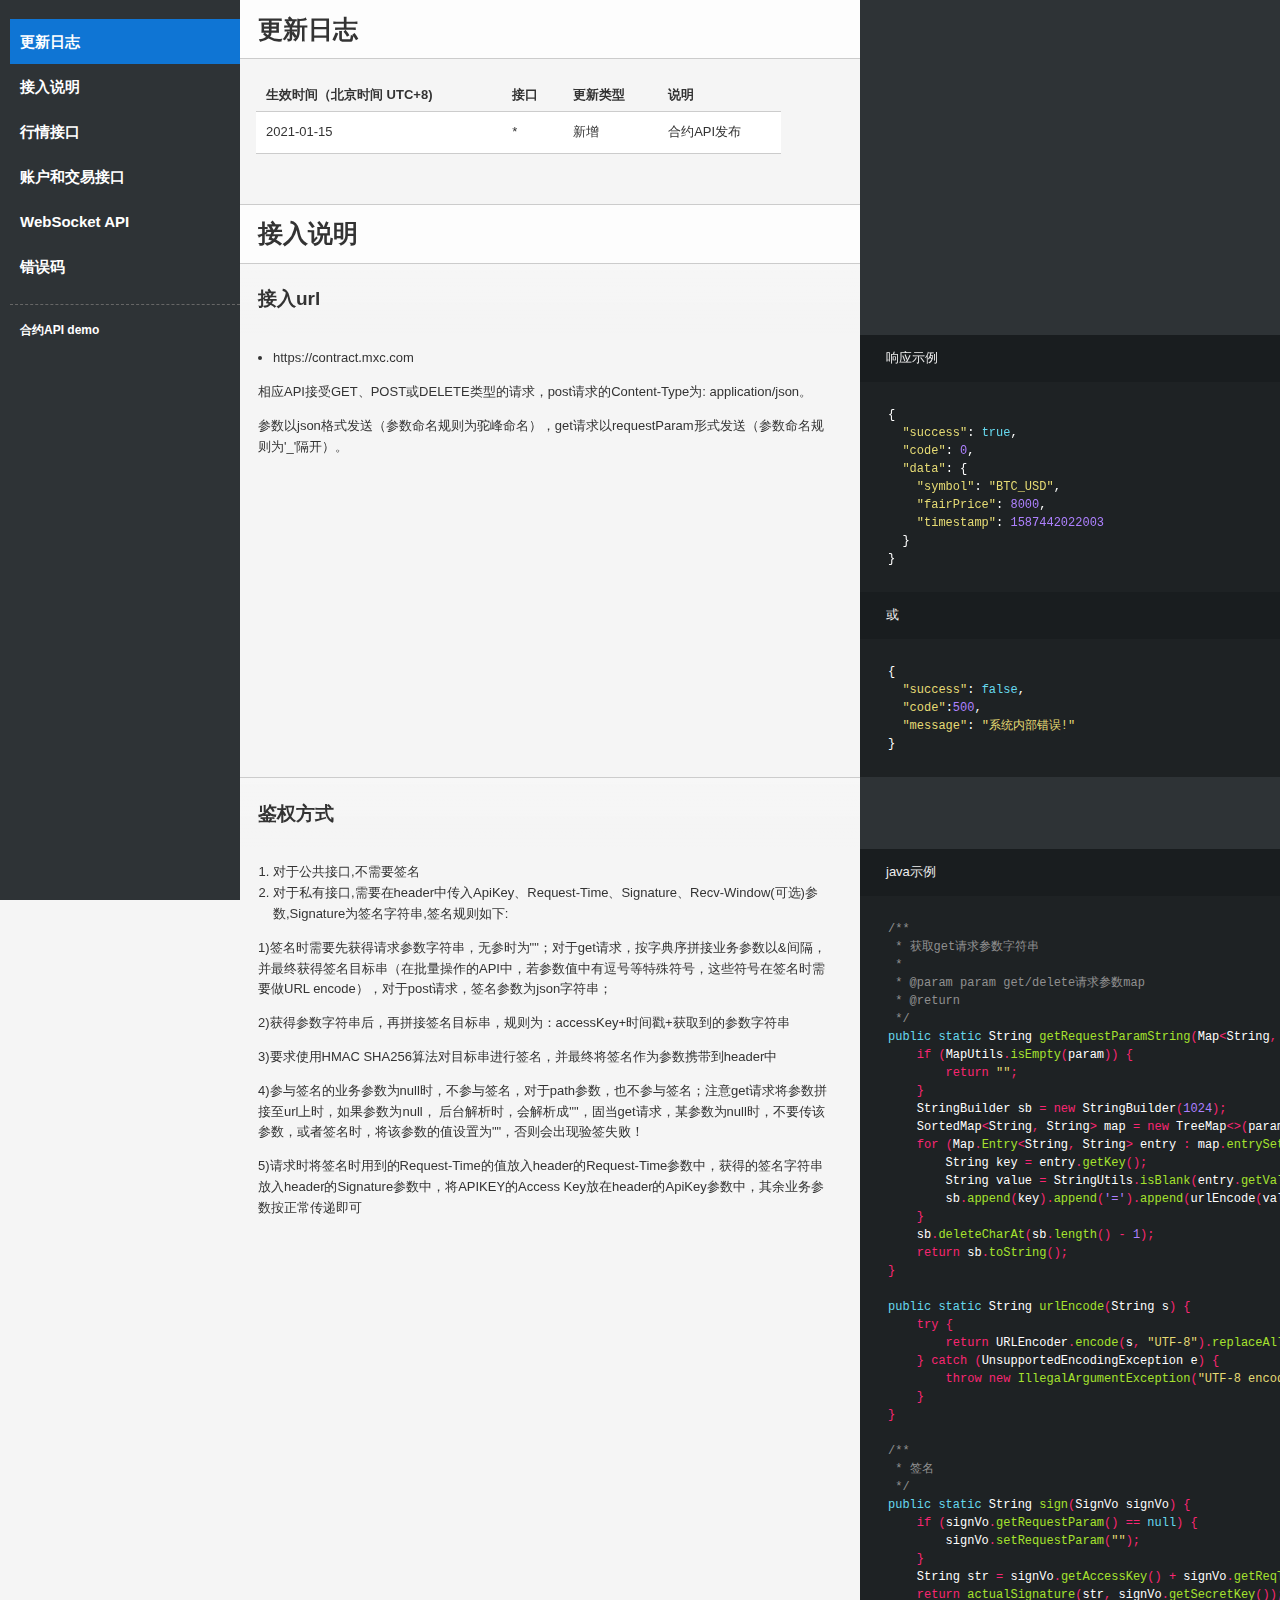
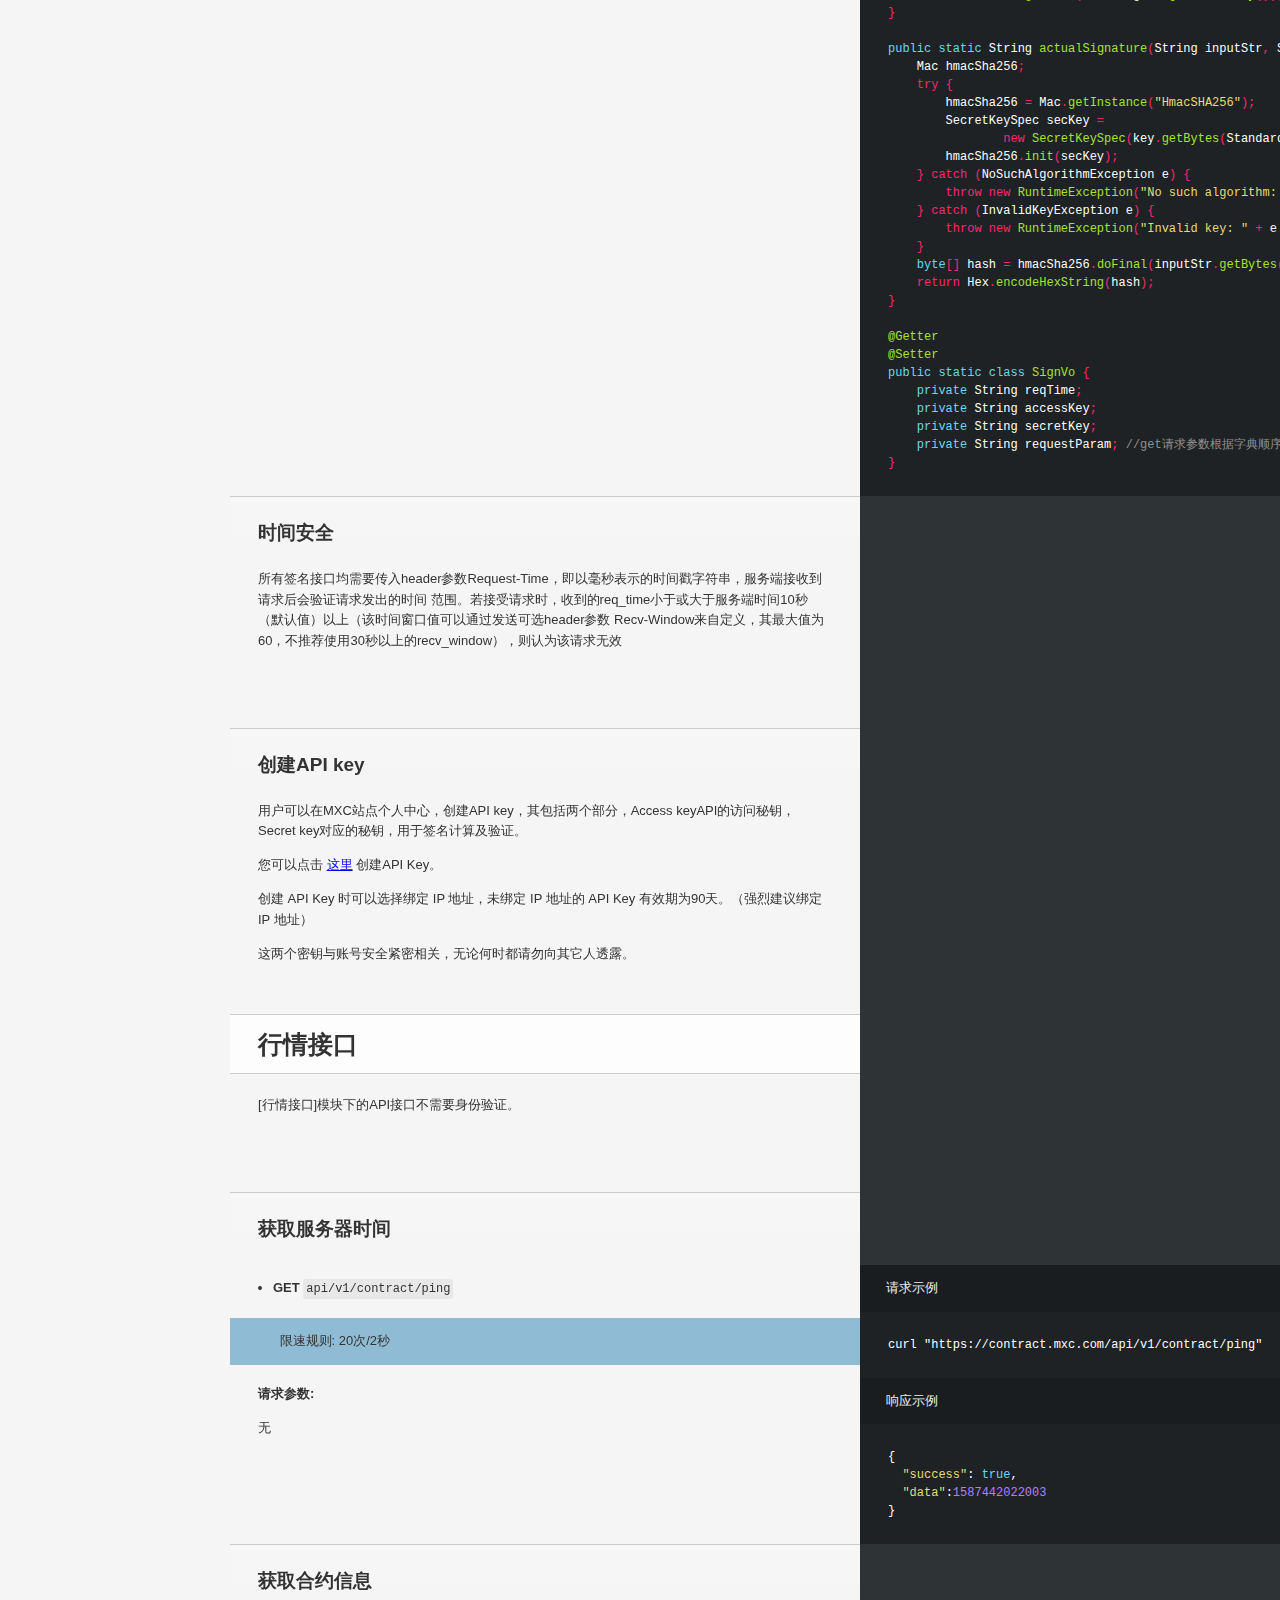
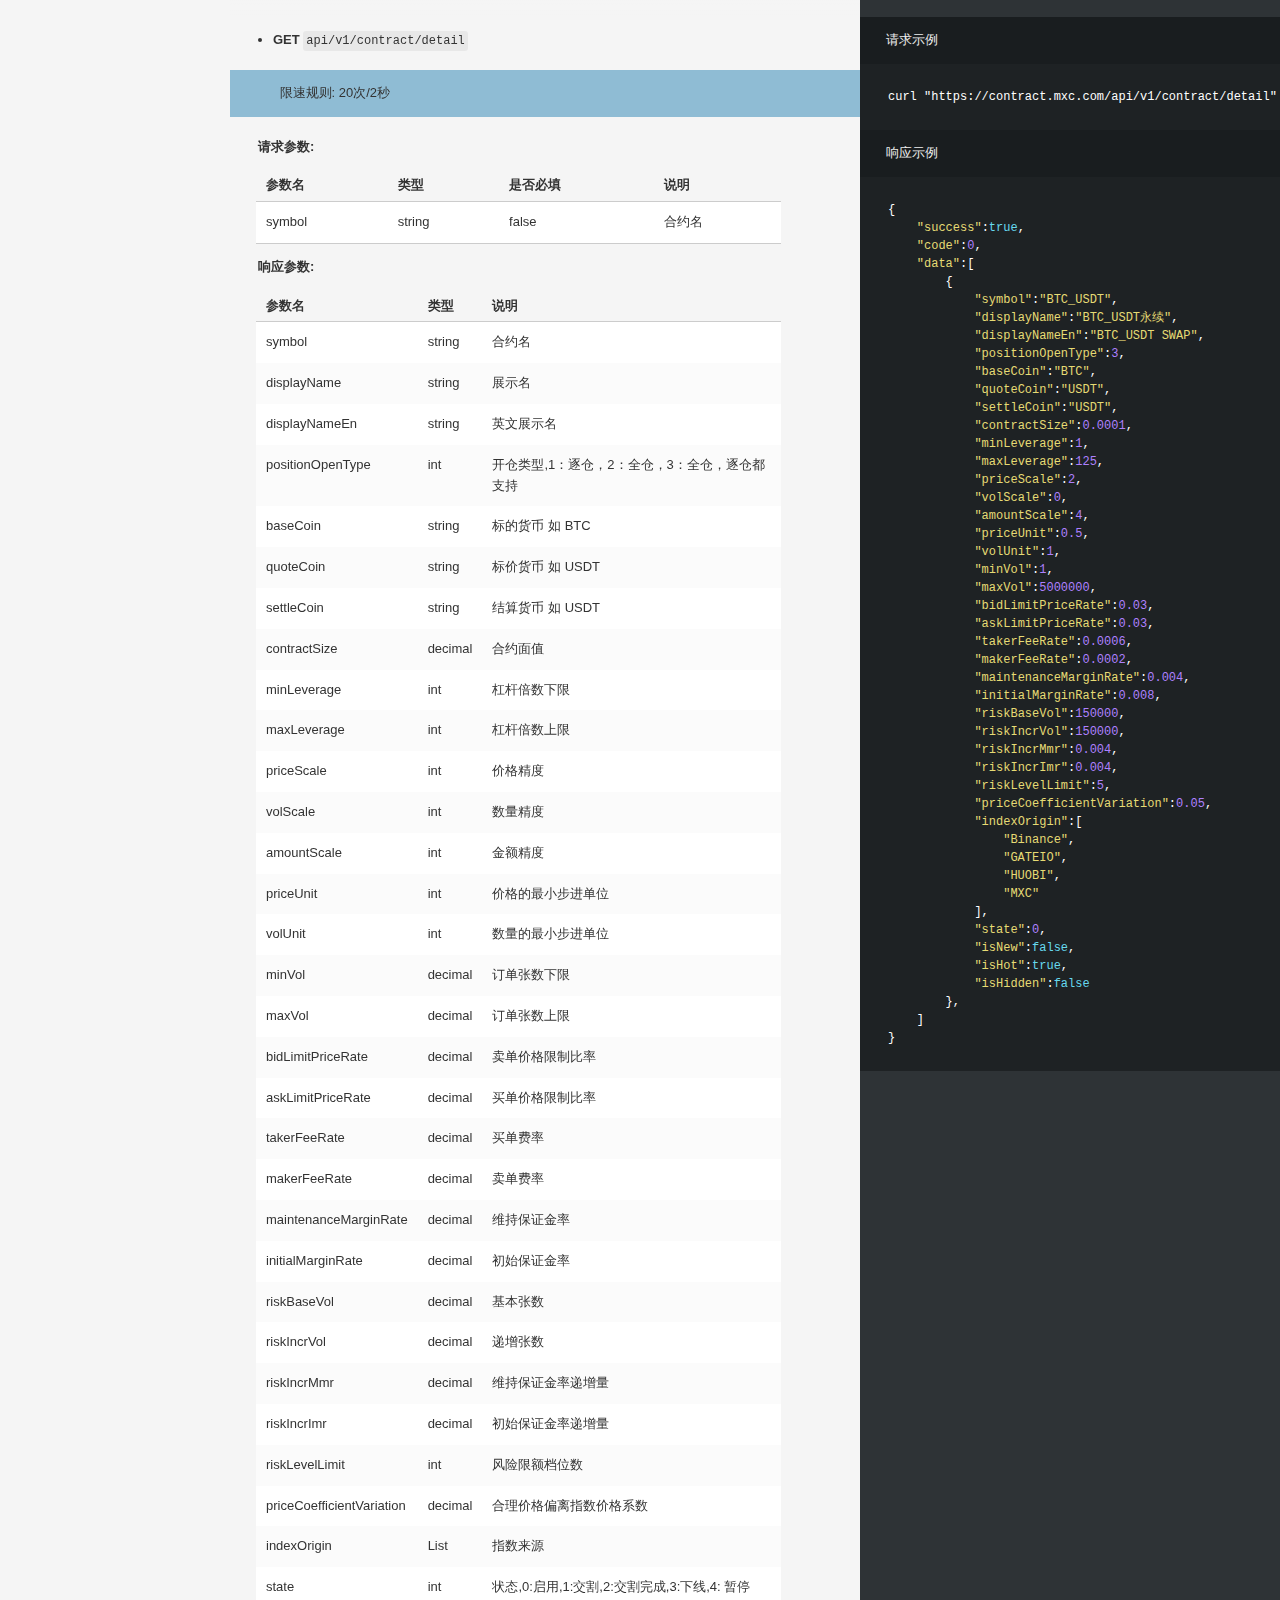
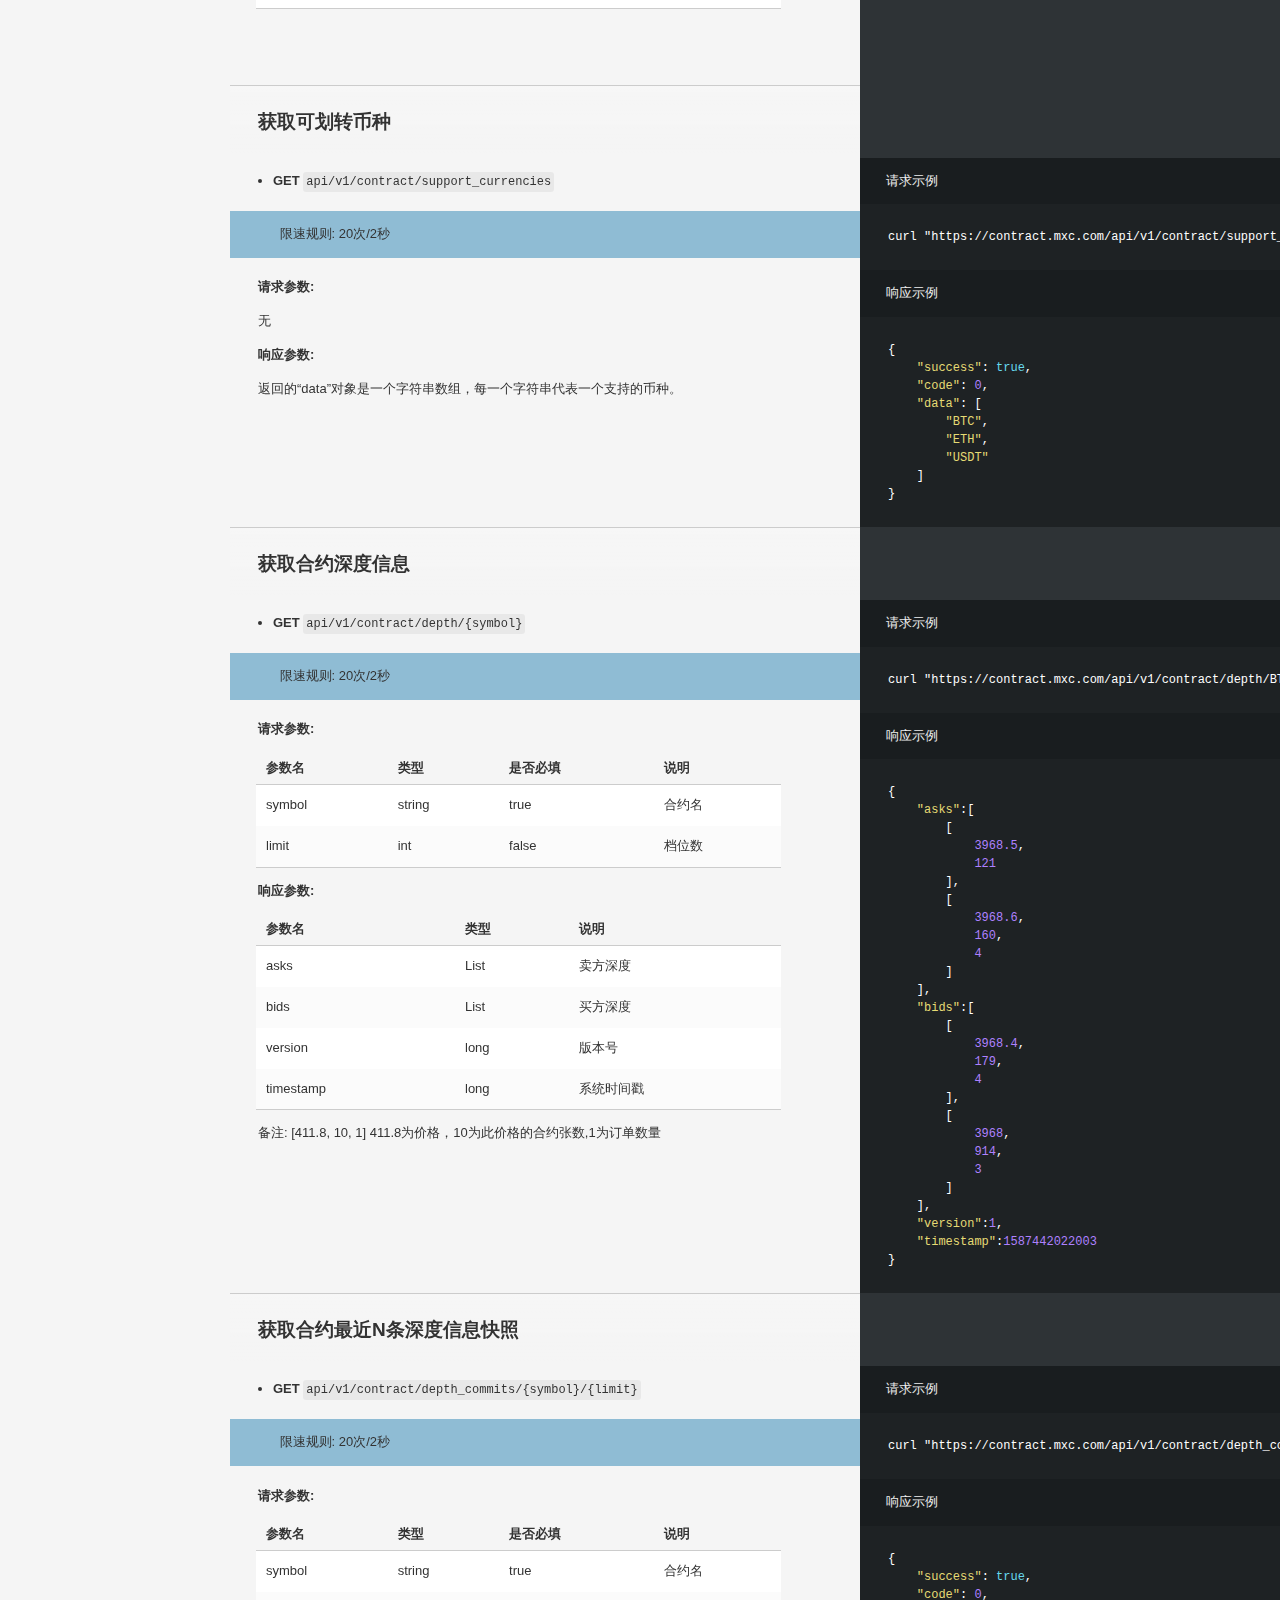
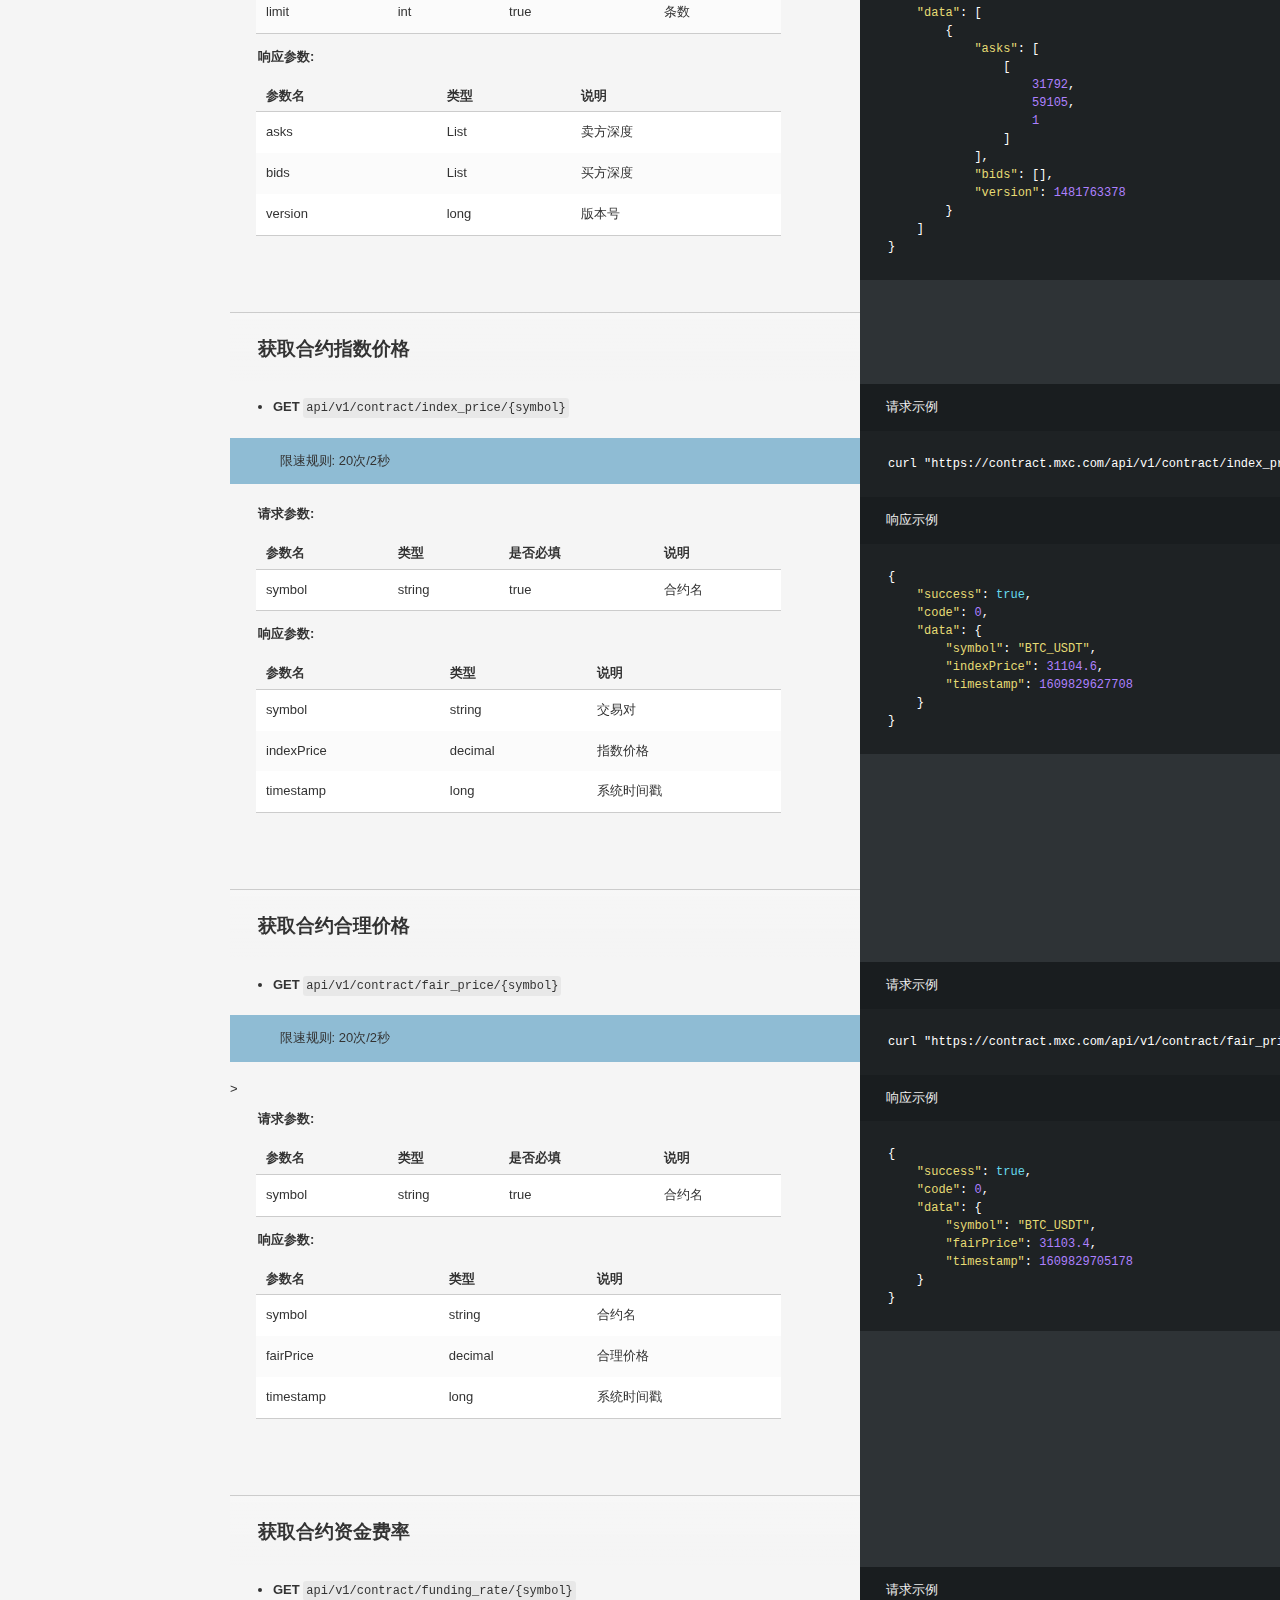
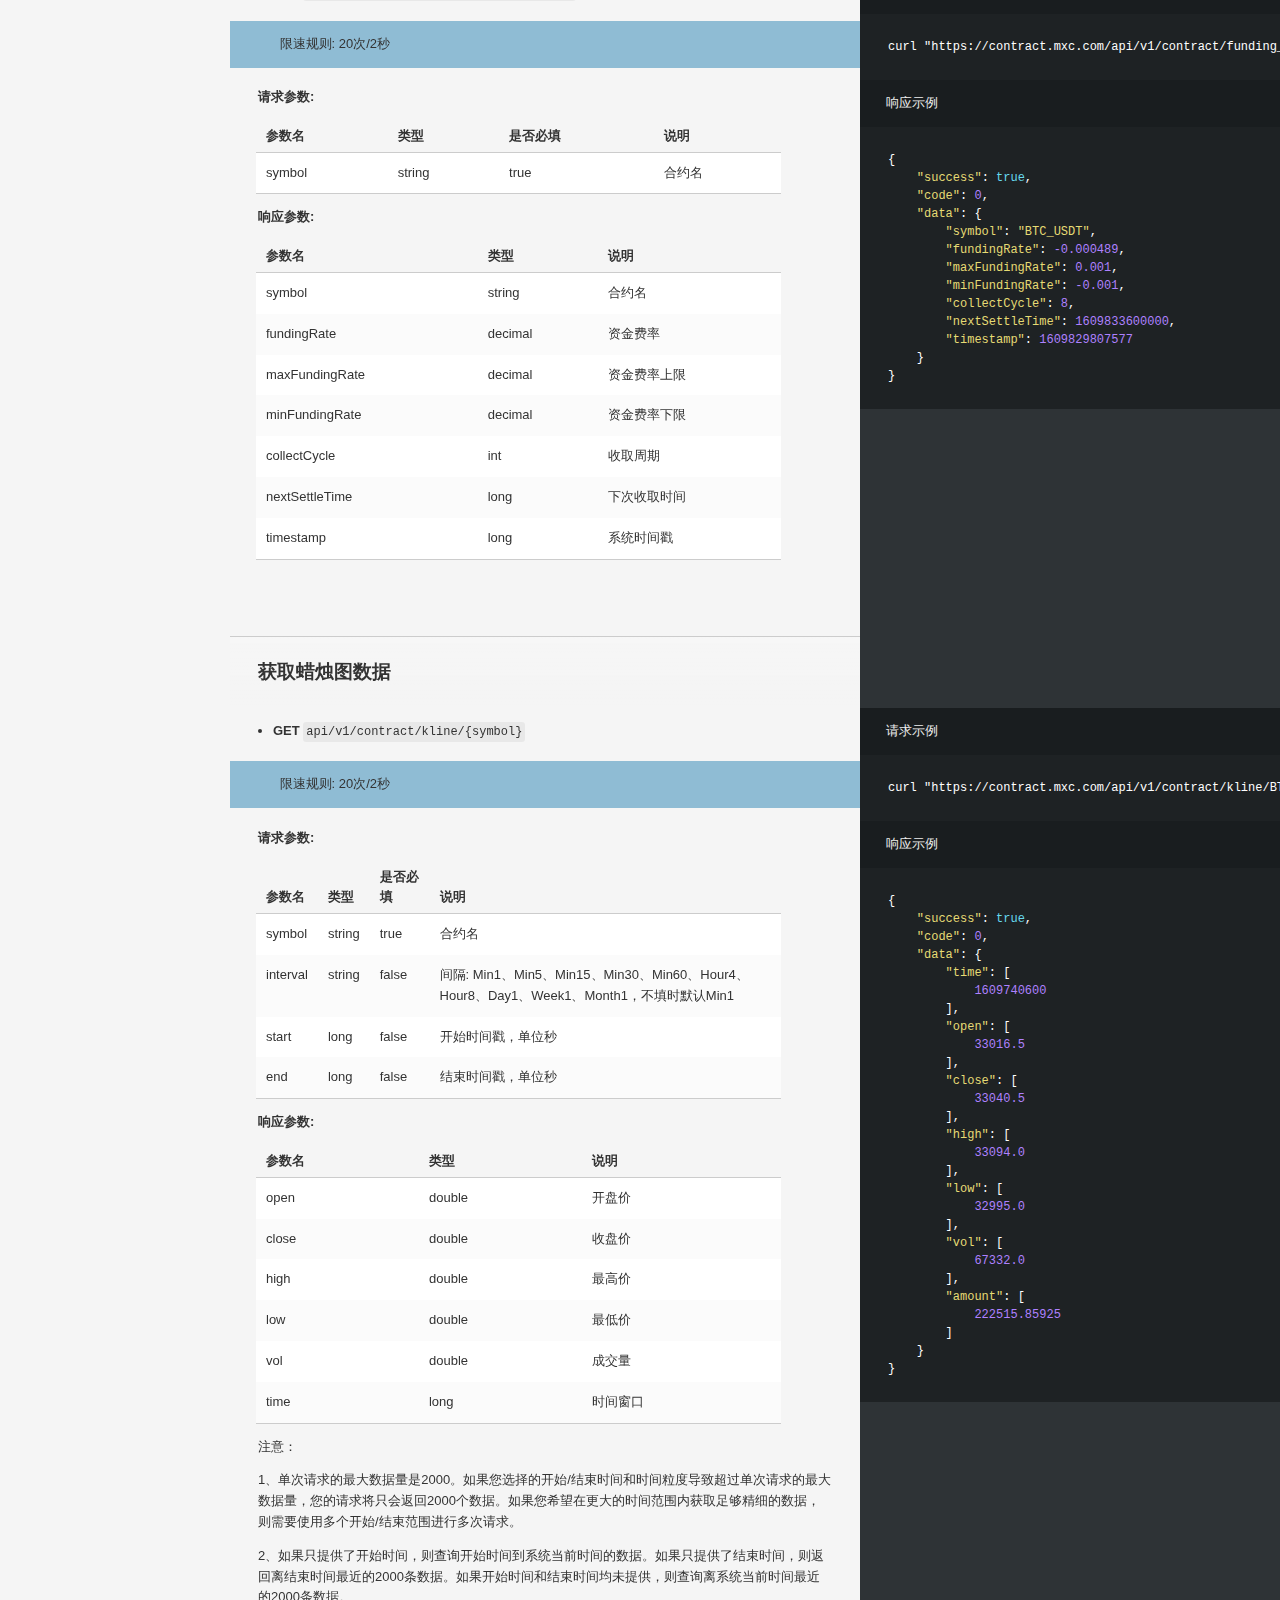
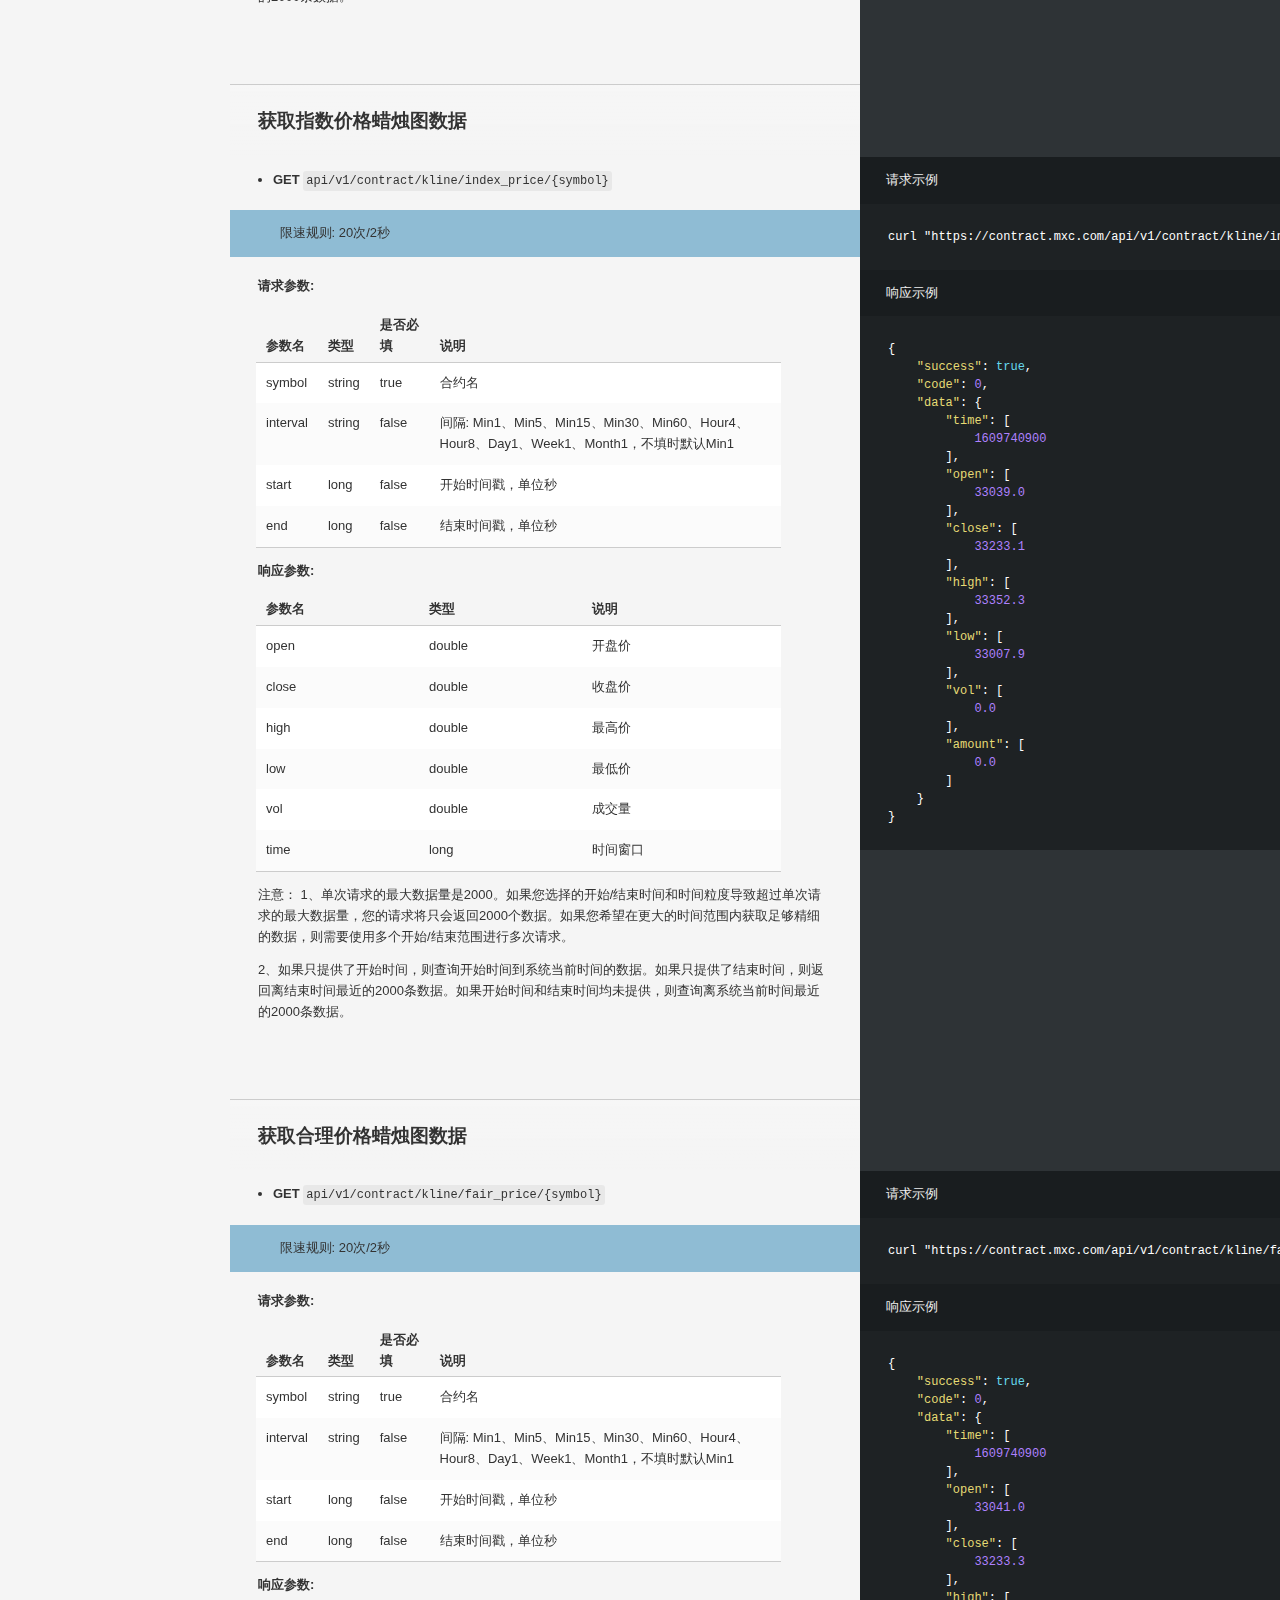
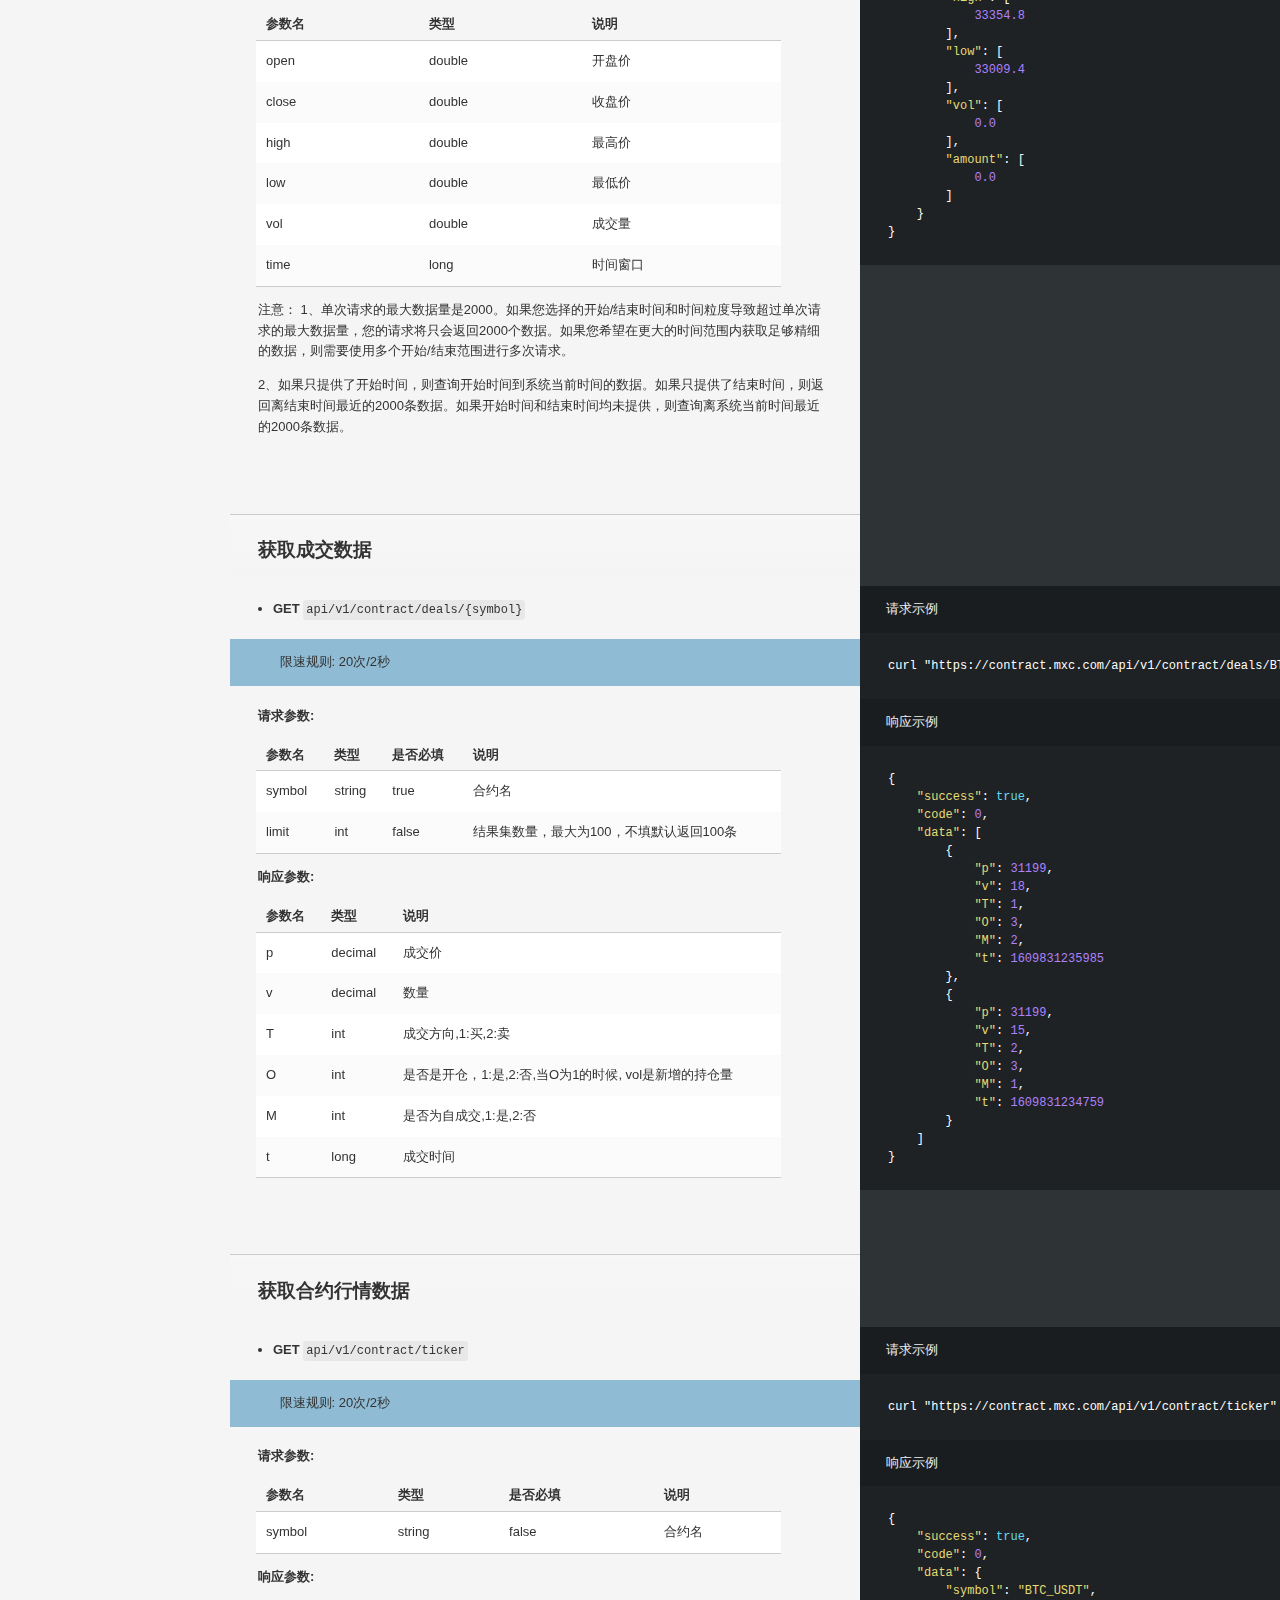
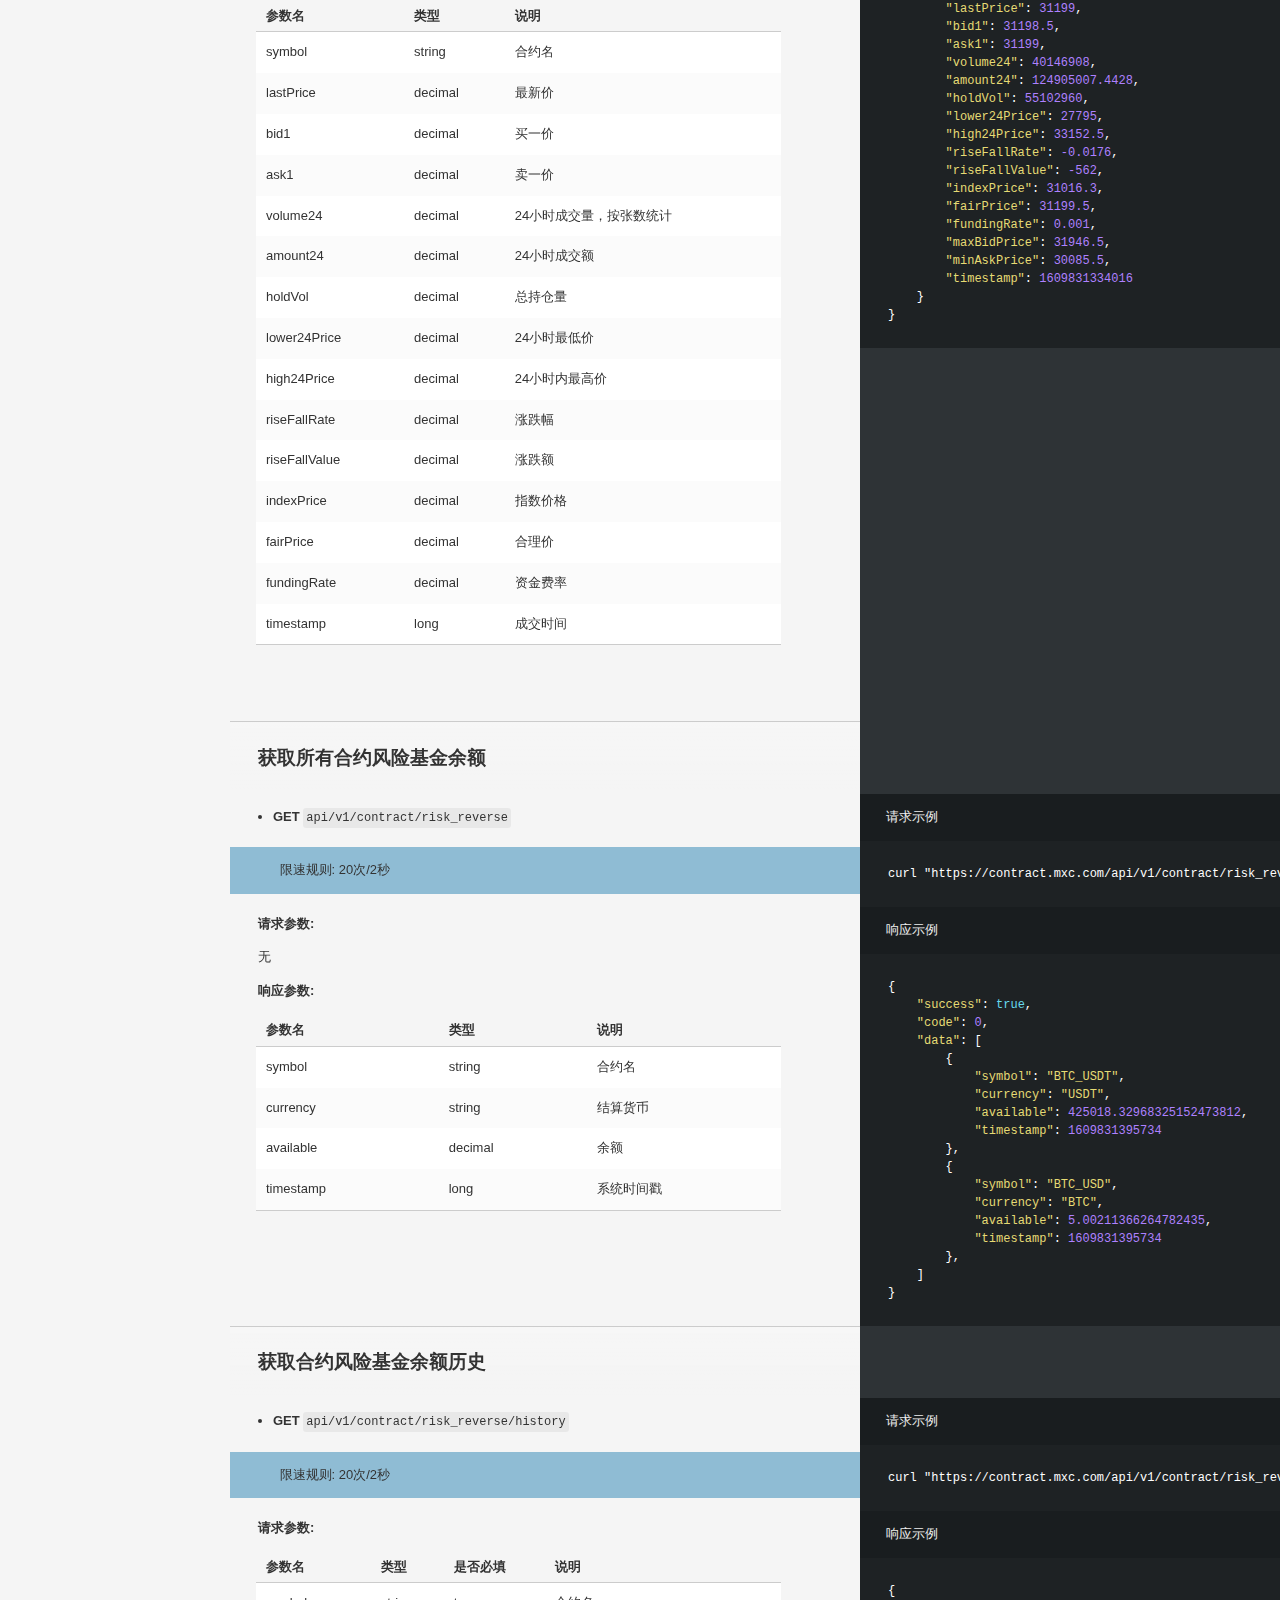
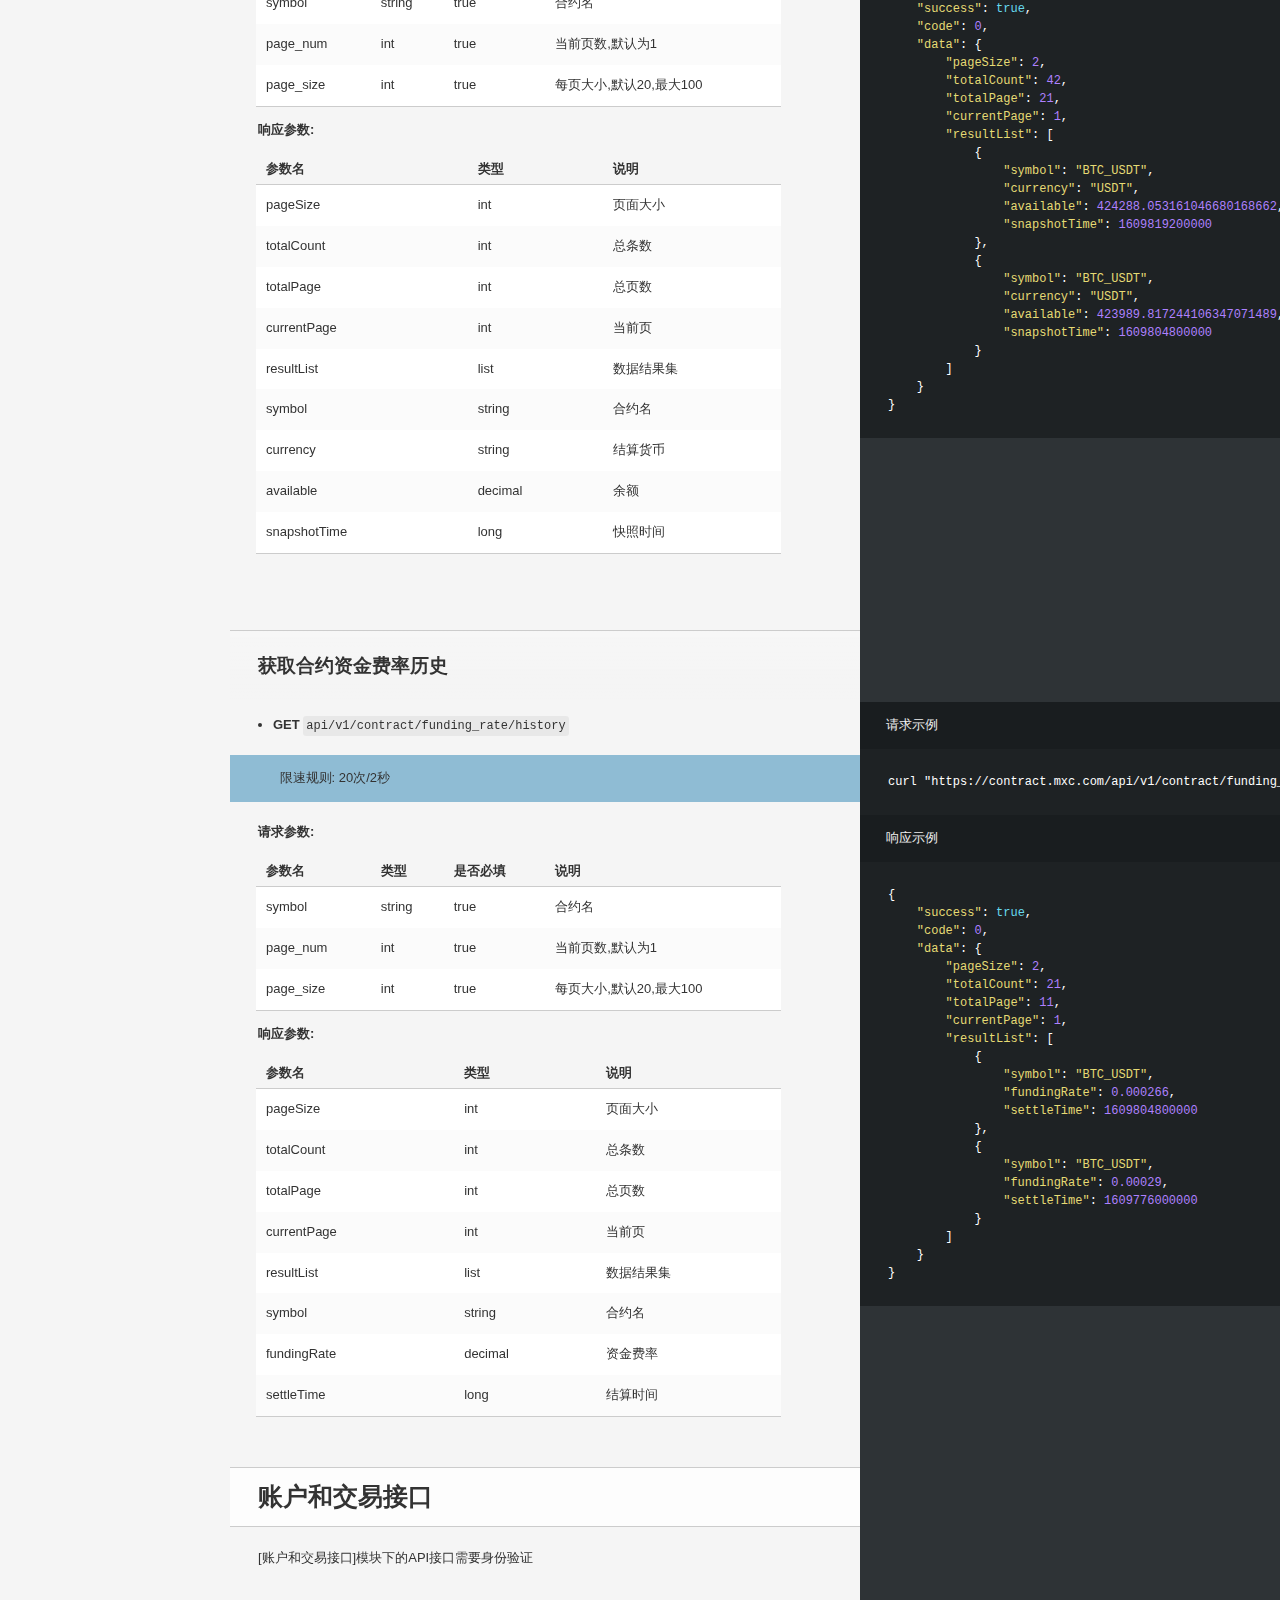
==== commit 1513ba9c: "update docs" ====
--- a/docs/contract.api.cn.html
+++ b/docs/contract.api.cn.html
@@ -399,6 +399,9 @@
                     <a href="#c9b1eae804" class="toc-h2 toc-link" data-title="数据交互命令详解">数据交互命令详解</a>
                   </li>
                   <li>
+                    <a href="#0c28b0ae85" class="toc-h2 toc-link" data-title="订阅过滤">订阅过滤</a>
+                  </li>
+                  <li>
                     <a href="#a6ff2d9336" class="toc-h2 toc-link" data-title="公共频道">公共频道</a>
                       <ul class="toc-list-h3">
                           <li>
@@ -464,6 +467,9 @@
               </ul>
           </li>
       </ul>
+        <ul class="toc-footer">
+            <li><a href='https://github.com/mxcdevelop/APIDoc/tree/master/demos/contract/java' target='_blank'>合约API demo</a></li>
+        </ul>
     </div>
     <div class="page-wrapper">
       <div class="dark-box"></div>
@@ -1345,7 +1351,7 @@
 <pre class="highlight plaintext"><code>curl "https://contract.mxc.com/api/v1/contract/kline/BTC_USDT?interval=Min15&amp;start=1609992674000&amp;end=1609992694000"
 </code></pre>
 <blockquote>
-<p>响应时间</p>
+<p>响应示例</p>
 </blockquote>
 <pre class="highlight json tab-json"><code><span class="p">{</span><span class="w">
     </span><span class="s2">"success"</span><span class="p">:</span><span class="w"> </span><span class="kc">true</span><span class="p">,</span><span class="w">
@@ -1402,20 +1408,20 @@
 <tr>
 <td>interval</td>
 <td>string</td>
-<td>true</td>
-<td>间隔: Min1、Min5、Min15、Min30、Min60、Hour4、Hour8、Day1、Week1、Month1</td>
+<td>false</td>
+<td>间隔: Min1、Min5、Min15、Min30、Min60、Hour4、Hour8、Day1、Week1、Month1，不填时默认Min1</td>
 </tr>
 <tr>
 <td>start</td>
 <td>long</td>
-<td>true</td>
-<td>开始时间戳，单位S</td>
+<td>false</td>
+<td>开始时间戳，单位秒</td>
 </tr>
 <tr>
 <td>end</td>
 <td>long</td>
-<td>true</td>
-<td>结束时间戳，单位S</td>
+<td>false</td>
+<td>结束时间戳，单位秒</td>
 </tr>
 </tbody></table>
 
@@ -1459,6 +1465,12 @@
 <td>时间窗口</td>
 </tr>
 </tbody></table>
+
+<p>注意：</p>
+
+<p>1、单次请求的最大数据量是2000。如果您选择的开始/结束时间和时间粒度导致超过单次请求的最大数据量，您的请求将只会返回2000个数据。如果您希望在更大的时间范围内获取足够精细的数据，则需要使用多个开始/结束范围进行多次请求。</p>
+
+<p>2、如果只提供了开始时间，则查询开始时间到系统当前时间的数据。如果只提供了结束时间，则返回离结束时间最近的2000条数据。如果开始时间和结束时间均未提供，则查询离系统当前时间最近的2000条数据。</p>
 <h2 id='0d0c80f2e5'>获取指数价格蜡烛图数据</h2>
 <blockquote>
 <p>请求示例</p>
@@ -1523,20 +1535,20 @@
 <tr>
 <td>interval</td>
 <td>string</td>
-<td>true</td>
-<td>间隔: Min1、Min5、Min15、Min30、Min60、Hour4、Hour8、Day1、Week1、Month1</td>
+<td>false</td>
+<td>间隔: Min1、Min5、Min15、Min30、Min60、Hour4、Hour8、Day1、Week1、Month1，不填时默认Min1</td>
 </tr>
 <tr>
 <td>start</td>
 <td>long</td>
-<td>true</td>
-<td>开始时间戳</td>
+<td>false</td>
+<td>开始时间戳，单位秒</td>
 </tr>
 <tr>
 <td>end</td>
 <td>long</td>
-<td>true</td>
-<td>结束时间戳</td>
+<td>false</td>
+<td>结束时间戳，单位秒</td>
 </tr>
 </tbody></table>
 
@@ -1580,6 +1592,11 @@
 <td>时间窗口</td>
 </tr>
 </tbody></table>
+
+<p>注意：
+1、单次请求的最大数据量是2000。如果您选择的开始/结束时间和时间粒度导致超过单次请求的最大数据量，您的请求将只会返回2000个数据。如果您希望在更大的时间范围内获取足够精细的数据，则需要使用多个开始/结束范围进行多次请求。</p>
+
+<p>2、如果只提供了开始时间，则查询开始时间到系统当前时间的数据。如果只提供了结束时间，则返回离结束时间最近的2000条数据。如果开始时间和结束时间均未提供，则查询离系统当前时间最近的2000条数据。</p>
 <h2 id='6d5c879c72'>获取合理价格蜡烛图数据</h2>
 <blockquote>
 <p>请求示例</p>
@@ -1644,20 +1661,20 @@
 <tr>
 <td>interval</td>
 <td>string</td>
-<td>true</td>
-<td>间隔: Min1、Min5、Min15、Min30、Min60、Hour4、Hour8、Day1、Week1、Month1</td>
+<td>false</td>
+<td>间隔: Min1、Min5、Min15、Min30、Min60、Hour4、Hour8、Day1、Week1、Month1，不填时默认Min1</td>
 </tr>
 <tr>
 <td>start</td>
 <td>long</td>
-<td>true</td>
-<td>开始时间戳</td>
+<td>false</td>
+<td>开始时间戳，单位秒</td>
 </tr>
 <tr>
 <td>end</td>
 <td>long</td>
-<td>true</td>
-<td>结束时间戳</td>
+<td>false</td>
+<td>结束时间戳，单位秒</td>
 </tr>
 </tbody></table>
 
@@ -1701,6 +1718,11 @@
 <td>时间窗口</td>
 </tr>
 </tbody></table>
+
+<p>注意：
+1、单次请求的最大数据量是2000。如果您选择的开始/结束时间和时间粒度导致超过单次请求的最大数据量，您的请求将只会返回2000个数据。如果您希望在更大的时间范围内获取足够精细的数据，则需要使用多个开始/结束范围进行多次请求。</p>
+
+<p>2、如果只提供了开始时间，则查询开始时间到系统当前时间的数据。如果只提供了结束时间，则返回离结束时间最近的2000条数据。如果开始时间和结束时间均未提供，则查询离系统当前时间最近的2000条数据。</p>
 <h2 id='2fdd066e43'>获取成交数据</h2>
 <blockquote>
 <p>请求示例</p>
@@ -3573,6 +3595,11 @@
 <td>orderType</td>
 <td>int</td>
 <td>1:限价单,2:Post Only只做Maker,3:立即成交或立即取消,4:全部成交或者全部取消，5:市价单,6:市价转现价</td>
+</tr>
+<tr>
+<td>dealAvgPrice</td>
+<td>decimal</td>
+<td>成交均价</td>
 </tr>
 <tr>
 <td>dealVol</td>
@@ -5285,25 +5312,25 @@
 <td>leverage</td>
 <td>int</td>
 <td>false</td>
-<td>杠杆倍数,开仓的时候杠杆倍数必须传入</td>
+<td>杠杆倍数，逐仓时杠杆倍数必须传入</td>
 </tr>
 <tr>
 <td>side</td>
 <td>int</td>
 <td>true</td>
-<td>订单方向 1开多,2平空,3开空,4平多</td>
+<td>订单方向 1开多，2平空，3开空，4平多</td>
 </tr>
 <tr>
 <td>type</td>
 <td>int</td>
 <td>true</td>
-<td>订单类型,1:限价单,2:Post Only只做Maker,3:立即成交或立即取消,4:全部成交或者全部取消,5:市价单,6:市价转现价</td>
+<td>订单类型，1：限价单，2：Post Only只做Maker，3：立即成交或立即取消，4：全部成交或者全部取消，5：市价单，6：市价转现价</td>
 </tr>
 <tr>
 <td>openType</td>
 <td>int</td>
 <td>true</td>
-<td>开仓类型,1:逐仓,2:全仓</td>
+<td>开仓类型，1：逐仓，2：全仓</td>
 </tr>
 <tr>
 <td>externalOid</td>
@@ -5399,31 +5426,31 @@
 <td>leverage</td>
 <td>int</td>
 <td>false</td>
-<td>杠杆倍数,开仓的时候杠杆倍数必须传入</td>
+<td>杠杆倍数，逐仓时杠杆倍数必须传入</td>
 </tr>
 <tr>
 <td>side</td>
 <td>int</td>
 <td>true</td>
-<td>订单方向 1开多,2平空,3开空,4平多</td>
+<td>订单方向 1开多，2平空，3开空，4平多</td>
 </tr>
 <tr>
 <td>type</td>
 <td>int</td>
 <td>true</td>
-<td>订单类型,1:限价单,2:Post Only只做Maker,3:立即成交或立即取消,4:全部成交或者全部取消,5:市价单,6:市价转现价</td>
+<td>订单类型，1：限价单，2：Post Only只做Maker，3：立即成交或立即取消，4：全部成交或者全部取消，5：市价单，6：市价转现价</td>
 </tr>
 <tr>
 <td>openType</td>
 <td>int</td>
 <td>true</td>
-<td>开仓类型,1:逐仓,2:全仓</td>
+<td>开仓类型，1：逐仓，2：全仓</td>
 </tr>
 <tr>
 <td>externalOid</td>
 <td>string</td>
 <td>false</td>
-<td>外部订单号,如果已存在，返回已存在的订单id</td>
+<td>外部订单号，如果已存在，返回已存在的订单id</td>
 </tr>
 <tr>
 <td>stopLossPrice</td>
@@ -5473,12 +5500,28 @@
 <blockquote>
 <p>响应示例</p>
 </blockquote>
-<pre class="highlight plaintext"><code>[
-  1,
-  2,
-  3
-]
-</code></pre>
+<pre class="highlight json tab-json"><code><span class="p">{</span><span class="w">
+ </span><span class="s2">"success"</span><span class="p">:</span><span class="kc">true</span><span class="p">,</span><span class="w">
+ </span><span class="s2">"code"</span><span class="p">:</span><span class="mi">0</span><span class="p">,</span><span class="w">
+ </span><span class="s2">"data"</span><span class="p">:[</span><span class="w">
+ </span><span class="p">{</span><span class="w">
+ </span><span class="s2">"orderId"</span><span class="p">:</span><span class="mi">101716841474621953</span><span class="p">,</span><span class="w">
+ </span><span class="s2">"errorCode"</span><span class="p">:</span><span class="mi">2040</span><span class="p">,</span><span class="w">
+ </span><span class="s2">"errorMsg"</span><span class="p">:</span><span class="s2">"order not exist"</span><span class="w">
+ </span><span class="p">},</span><span class="w">
+ </span><span class="p">{</span><span class="w">
+ </span><span class="s2">"orderId"</span><span class="p">:</span><span class="mi">108885377779302912</span><span class="p">,</span><span class="w">
+ </span><span class="s2">"errorCode"</span><span class="p">:</span><span class="mi">2041</span><span class="p">,</span><span class="w">
+ </span><span class="s2">"errorMsg"</span><span class="p">:</span><span class="s2">"order state cannot be cancelled"</span><span class="w">
+ </span><span class="p">},</span><span class="w">
+ </span><span class="p">{</span><span class="w">
+ </span><span class="s2">"orderId"</span><span class="p">:</span><span class="mi">108886241042563584</span><span class="p">,</span><span class="w">
+ </span><span class="s2">"errorCode"</span><span class="p">:</span><span class="mi">0</span><span class="p">,</span><span class="w">
+ </span><span class="s2">"errorMsg"</span><span class="p">:</span><span class="s2">"success"</span><span class="w">
+ </span><span class="p">}</span><span class="w">
+ </span><span class="p">]</span><span class="w">
+</span><span class="p">}</span><span class="w">
+</span></code></pre>
 <p>撤销之前下的未完成订单，每次最多可撤50个单。</p>
 
 <ul>
@@ -5511,7 +5554,29 @@
 
 <p><strong>响应参数:</strong></p>
 
-<p>公共参数,success: true成功,false失败</p>
+<table><thead>
+<tr>
+<th>参数名</th>
+<th>类型</th>
+<th>说明</th>
+</tr>
+</thead><tbody>
+<tr>
+<td>orderId</td>
+<td>long</td>
+<td>订单id</td>
+</tr>
+<tr>
+<td>errorMsg</td>
+<td>string</td>
+<td>错误原因</td>
+</tr>
+<tr>
+<td>errorCode</td>
+<td>int</td>
+<td>错误码，非0即是撤单失败</td>
+</tr>
+</tbody></table>
 <h2 id='2e36f6e694'>根据外部订单号取消订单</h2>
 <blockquote>
 <p>参数示例</p>
@@ -5670,7 +5735,7 @@
 <td>price</td>
 <td>decimal</td>
 <td>false</td>
-<td>执行价,市价时可不传</td>
+<td>执行价，市价时可不传</td>
 </tr>
 <tr>
 <td>vol</td>
@@ -5681,20 +5746,20 @@
 <tr>
 <td>leverage</td>
 <td>int</td>
-<td>true</td>
-<td>杠杆倍数,开仓必传</td>
+<td>false</td>
+<td>杠杆倍数，逐仓时杠杆倍数必须传入</td>
 </tr>
 <tr>
 <td>side</td>
 <td>int</td>
 <td>true</td>
-<td>1开多,2平空,3开空,4平多</td>
+<td>1开多，2平空，3开空，4平多</td>
 </tr>
 <tr>
 <td>openType</td>
 <td>int</td>
 <td>true</td>
-<td>订单方向 1开多,2平空,3开空,4平多</td>
+<td>订单方向 1开多，2平空，3开空，4平多</td>
 </tr>
 <tr>
 <td>triggerPrice</td>
@@ -5706,25 +5771,25 @@
 <td>triggerType</td>
 <td>int</td>
 <td>true</td>
-<td>触发类型,1:大于等于，2:小于等于</td>
+<td>触发类型，1：大于等于，2：小于等于</td>
 </tr>
 <tr>
 <td>executeCycle</td>
 <td>int</td>
 <td>true</td>
-<td>执行周期,1: 24小时,2: 7天</td>
+<td>执行周期，1：24小时，2：7天</td>
 </tr>
 <tr>
 <td>orderType</td>
 <td>int</td>
 <td>true</td>
-<td>订单类型,1:限价单,2:Post Only只做Maker,3:立即成交或立即取消,4:全部成交或者全部取消,5:市价单</td>
+<td>订单类型，1：限价单，2：Post Only只做Maker，3：立即成交或立即取消，4：全部成交或者全部取消，5：市价单</td>
 </tr>
 <tr>
 <td>trend</td>
 <td>int</td>
 <td>true</td>
-<td>触发价格类型,1:最新价，2:合理价，3:指数价</td>
+<td>触发价格类型，1：最新价，2：合理价，3：指数价</td>
 </tr>
 </tbody></table>
 
@@ -5822,7 +5887,7 @@
 <td>symbol</td>
 <td>string</td>
 <td>false</td>
-<td>合约名,传入symbol只取消该合约下的订单，不传取消所有合约下的订单</td>
+<td>合约名，传入symbol只取消该合约下的订单，不传取消所有合约下的订单</td>
 </tr>
 </tbody></table>
 
@@ -6047,6 +6112,138 @@
 <p>1分钟以内未收到客户端ping，将断开该客户端连接，建议10~20秒发送一次ping</p>
 
 <p>发送ping消息及服务端返回见右侧</p>
+<h2 id='0c28b0ae85'>订阅过滤</h2>
+<blockquote>
+<p>取消默认推送示例</p>
+</blockquote>
+<pre class="highlight json tab-json"><code><span class="p">{</span><span class="w">
+    </span><span class="s2">"subscribe"</span><span class="p">:</span><span class="w"> </span><span class="kc">false</span><span class="p">,</span><span class="w">
+    </span><span class="s2">"method"</span><span class="p">:</span><span class="w"> </span><span class="s2">"login"</span><span class="p">,</span><span class="w">
+    </span><span class="s2">"param"</span><span class="p">:</span><span class="w"> </span><span class="p">{</span><span class="w">
+        </span><span class="s2">"apiKey"</span><span class="p">:</span><span class="w"> </span><span class="s2">"mxcU1TzSmRDW1o5AsE"</span><span class="p">,</span><span class="w">
+        </span><span class="s2">"signature"</span><span class="p">:</span><span class="w"> </span><span class="s2">"8c957a757ea31672eca05cb652d26bab7f46a41364adb714dda5475264aff120"</span><span class="p">,</span><span class="w">
+        </span><span class="s2">"reqTime"</span><span class="p">:</span><span class="w"> </span><span class="s2">"1611038237237"</span><span class="w">
+    </span><span class="p">}</span><span class="w">
+</span><span class="p">}</span><span class="w">
+</span></code></pre>
+<blockquote>
+<p>只要资产</p>
+</blockquote>
+<pre class="highlight json tab-json"><code><span class="p">{</span><span class="w">
+    </span><span class="s2">"method"</span><span class="p">:</span><span class="s2">"personal.filter"</span><span class="p">,</span><span class="w">
+    </span><span class="s2">"param"</span><span class="p">:{</span><span class="w">
+        </span><span class="s2">"filters"</span><span class="p">:[</span><span class="w">
+            </span><span class="p">{</span><span class="w">
+                </span><span class="s2">"filter"</span><span class="p">:</span><span class="s2">"asset"</span><span class="w">
+            </span><span class="p">}</span><span class="w">
+        </span><span class="p">]</span><span class="w">
+    </span><span class="p">}</span><span class="w">
+</span><span class="p">}</span><span class="w">
+</span></code></pre>
+<blockquote>
+<p>只要ADL等级</p>
+</blockquote>
+<pre class="highlight json tab-json"><code><span class="p">{</span><span class="w">
+    </span><span class="s2">"method"</span><span class="p">:</span><span class="s2">"personal.filter"</span><span class="p">,</span><span class="w">
+    </span><span class="s2">"param"</span><span class="p">:{</span><span class="w">
+        </span><span class="s2">"filters"</span><span class="p">:[</span><span class="w">
+            </span><span class="p">{</span><span class="w">
+                </span><span class="s2">"filter"</span><span class="p">:</span><span class="s2">"adl.level"</span><span class="w">
+            </span><span class="p">}</span><span class="w">
+        </span><span class="p">]</span><span class="w">
+    </span><span class="p">}</span><span class="w">
+</span><span class="p">}</span><span class="w">
+</span></code></pre>
+<blockquote>
+<p>只要所有的成交单</p>
+</blockquote>
+<pre class="highlight json tab-json"><code><span class="p">{</span><span class="w">
+    </span><span class="s2">"method"</span><span class="p">:</span><span class="s2">"personal.filter"</span><span class="p">,</span><span class="w">
+    </span><span class="s2">"param"</span><span class="p">:{</span><span class="w">
+        </span><span class="s2">"filters"</span><span class="p">:[</span><span class="w">
+            </span><span class="p">{</span><span class="w">
+                </span><span class="s2">"filter"</span><span class="p">:</span><span class="s2">"order.deal"</span><span class="p">,</span><span class="w">
+                </span><span class="s2">"rules"</span><span class="p">:[]</span><span class="w">
+            </span><span class="p">}</span><span class="w">
+        </span><span class="p">]</span><span class="w">
+    </span><span class="p">}</span><span class="w">
+</span><span class="p">}</span><span class="w">
+</span></code></pre>
+<p>或者</p>
+<pre class="highlight json tab-json"><code><span class="p">{</span><span class="w">
+    </span><span class="s2">"method"</span><span class="p">:</span><span class="s2">"personal.filter"</span><span class="p">,</span><span class="w">
+    </span><span class="s2">"param"</span><span class="p">:{</span><span class="w">
+        </span><span class="s2">"filters"</span><span class="p">:[</span><span class="w">
+            </span><span class="p">{</span><span class="w">
+                </span><span class="s2">"filter"</span><span class="p">:</span><span class="s2">"order.deal"</span><span class="w">
+            </span><span class="p">}</span><span class="w">
+        </span><span class="p">]</span><span class="w">
+    </span><span class="p">}</span><span class="w">
+</span><span class="p">}</span><span class="w">
+</span></code></pre>
+<blockquote>
+<p>只要单个合约的成交单</p>
+</blockquote>
+<pre class="highlight json tab-json"><code><span class="p">{</span><span class="w">
+    </span><span class="s2">"method"</span><span class="p">:</span><span class="s2">"personal.filter"</span><span class="p">,</span><span class="w">
+    </span><span class="s2">"param"</span><span class="p">:{</span><span class="w">
+        </span><span class="s2">"filters"</span><span class="p">:[</span><span class="w">
+            </span><span class="p">{</span><span class="w">
+                </span><span class="s2">"filter"</span><span class="p">:</span><span class="s2">"order.deal"</span><span class="p">,</span><span class="w">
+                </span><span class="s2">"rules"</span><span class="p">:[</span><span class="w">
+                    </span><span class="s2">"BTC_USDT"</span><span class="w">
+                </span><span class="p">]</span><span class="w">
+            </span><span class="p">}</span><span class="w">
+        </span><span class="p">]</span><span class="w">
+    </span><span class="p">}</span><span class="w">
+</span><span class="p">}</span><span class="w">
+</span></code></pre>
+<blockquote>
+<p>混合使用</p>
+</blockquote>
+<pre class="highlight json tab-json"><code><span class="p">{</span><span class="w">
+    </span><span class="s2">"method"</span><span class="p">:</span><span class="s2">"personal.filter"</span><span class="p">,</span><span class="w">
+    </span><span class="s2">"param"</span><span class="p">:{</span><span class="w">
+        </span><span class="s2">"filters"</span><span class="p">:[</span><span class="w">
+            </span><span class="p">{</span><span class="w">
+                </span><span class="s2">"filter"</span><span class="p">:</span><span class="s2">"order"</span><span class="p">,</span><span class="w">
+                </span><span class="s2">"rules"</span><span class="p">:[</span><span class="w">
+                    </span><span class="s2">"BTC_USDT"</span><span class="w">
+                </span><span class="p">]</span><span class="w">
+            </span><span class="p">},</span><span class="w">
+            </span><span class="p">{</span><span class="w">
+                </span><span class="s2">"filter"</span><span class="p">:</span><span class="s2">"order.deal"</span><span class="p">,</span><span class="w">
+                </span><span class="s2">"rules"</span><span class="p">:[</span><span class="w">
+                    </span><span class="s2">"EOS_USDT"</span><span class="p">,</span><span class="w">
+                    </span><span class="s2">"ETH_USDT"</span><span class="p">,</span><span class="w">
+                    </span><span class="s2">"BTC_USDT"</span><span class="w">
+                </span><span class="p">]</span><span class="w">
+            </span><span class="p">},</span><span class="w">
+            </span><span class="p">{</span><span class="w">
+                </span><span class="s2">"filter"</span><span class="p">:</span><span class="s2">"position"</span><span class="p">,</span><span class="w">
+                </span><span class="s2">"rules"</span><span class="p">:[</span><span class="w">
+                    </span><span class="s2">"EOS_USDT"</span><span class="p">,</span><span class="w">
+                    </span><span class="s2">"BTC_USDT"</span><span class="w">
+                </span><span class="p">]</span><span class="w">
+            </span><span class="p">},</span><span class="w">
+            </span><span class="p">{</span><span class="w">
+                </span><span class="s2">"filter"</span><span class="p">:</span><span class="s2">"asset"</span><span class="w">
+            </span><span class="p">}</span><span class="w">
+        </span><span class="p">]</span><span class="w">
+    </span><span class="p">}</span><span class="w">
+</span><span class="p">}</span><span class="w">
+</span></code></pre>
+<p>登录之后会推送所有私有数据：order订单、order.deal成交单、position持仓、plan.order计划委托单、stop.order止盈止损单、stop.planorder止盈止损计划委托单、risk.limit风险限额、adl.level ADL等级、asset资产</p>
+
+<p>1、如果要取消默认推送，登录时新加参数： <code>&quot;subscribe&quot;:false，默认为true</code>;</p>
+
+<p>2、登录之后通过发送 <code>personal.filter</code> 事件来过滤自己需要的数据，如果想要恢复推送所有数据，可发送： <code>{&quot;method&quot;:&quot;personal.filter&quot;}</code> 或者 <code>{&quot;method&quot;:&quot;personal.filter&quot;,&quot;param&quot;:{&quot;filters&quot;:[]}}</code></p>
+
+<p>3、filter可用key：order、order.deal、position、plan.order、stop.order、stop.planorder、risk.limit、adl.level、asset 固定值，不可更改，若有错误会提示</p>
+
+<p>其中asset和adl.level不支持过滤单个币种或者单个合约，其他均可以过滤单个合约</p>
+
+<p>后面发送的filter事件会覆盖前面的</p>
 <h2 id='a6ff2d9336'>公共频道</h2><h3 id='tickers'>Tickers</h3>
 <blockquote>
 <p>订阅</p>
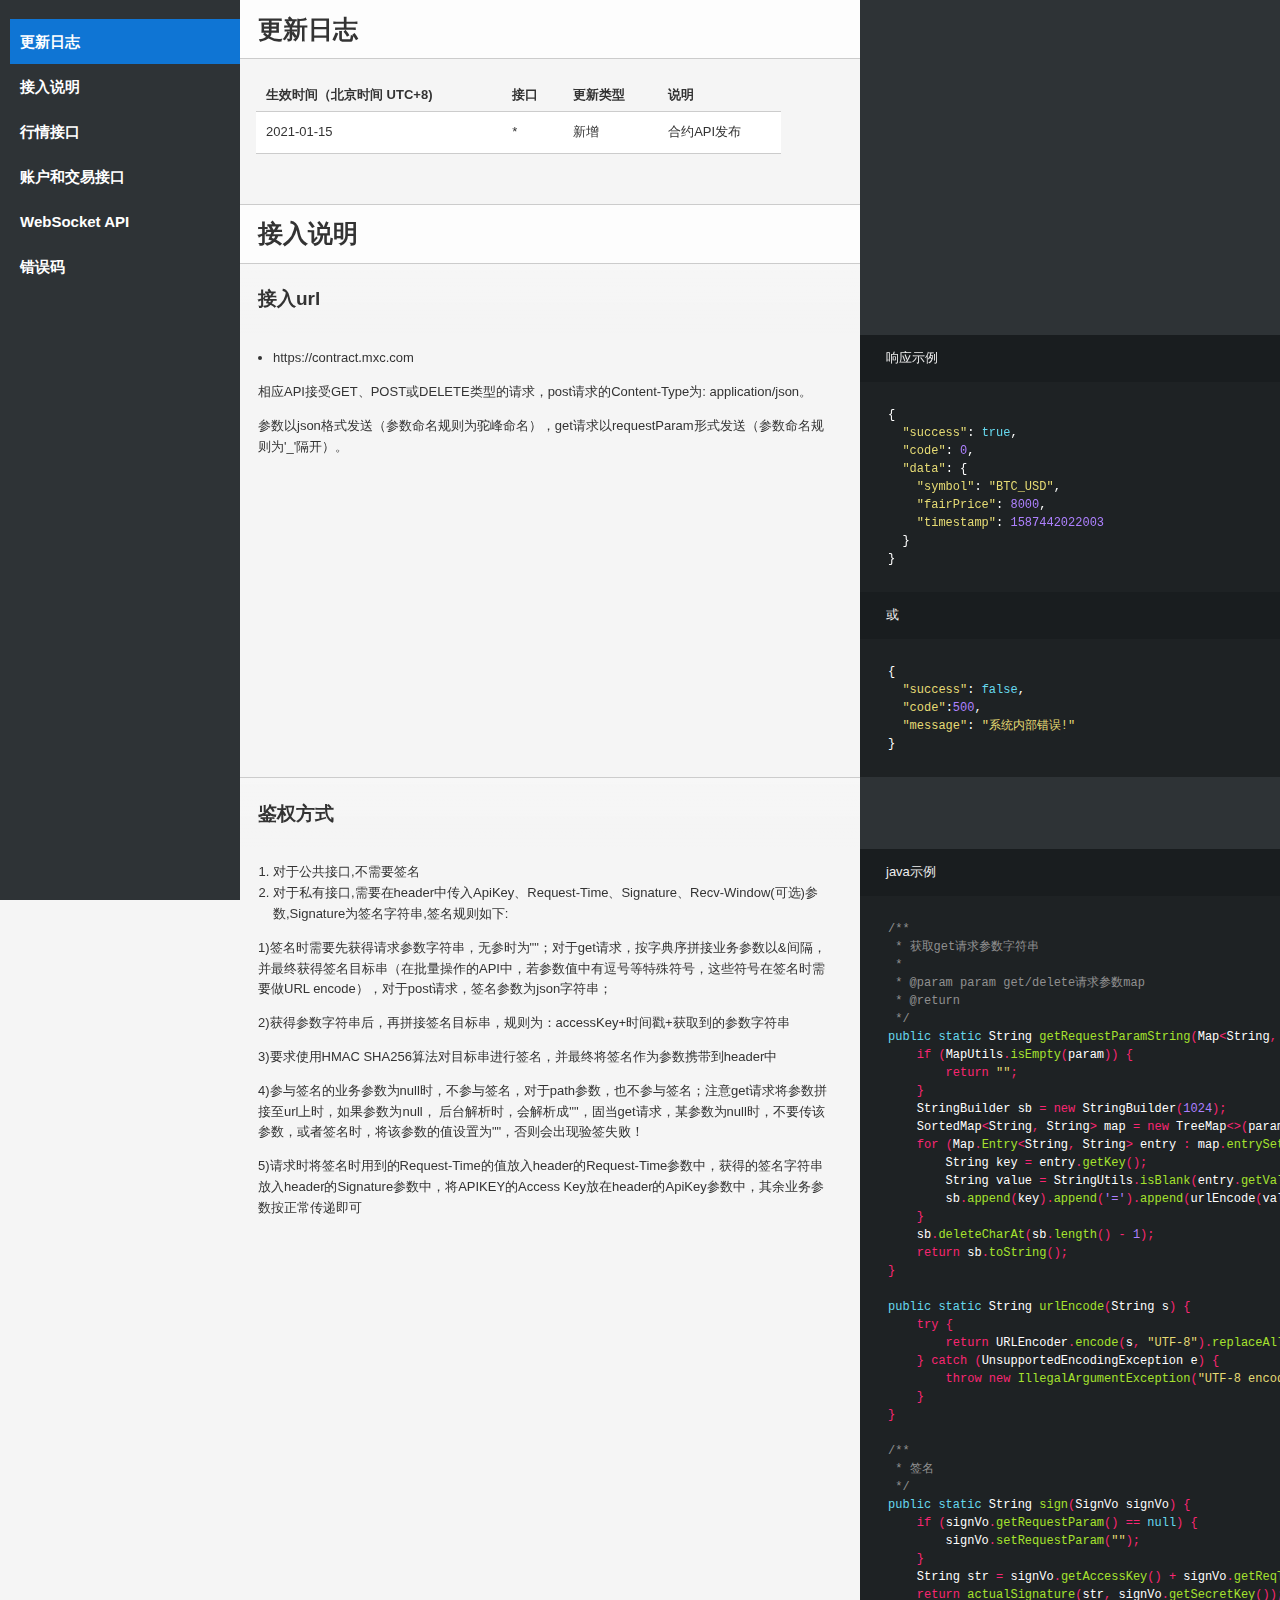
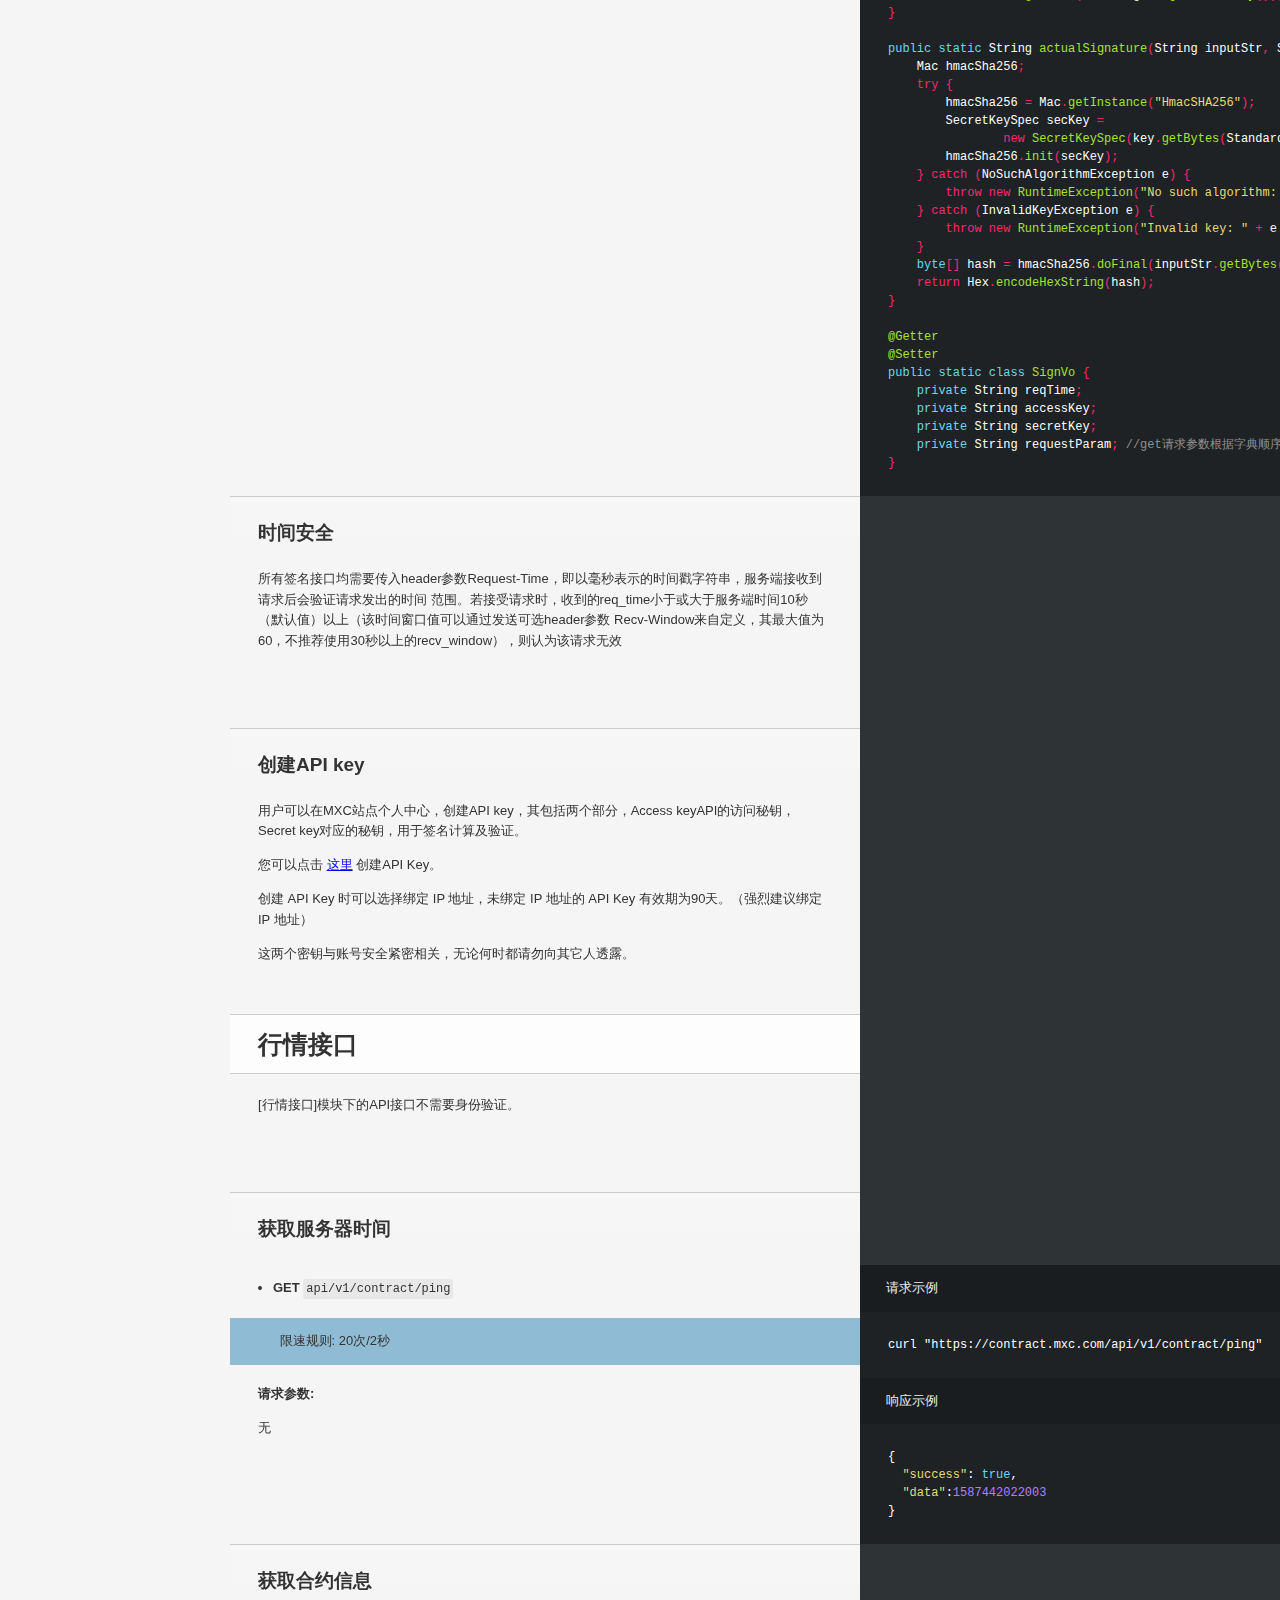
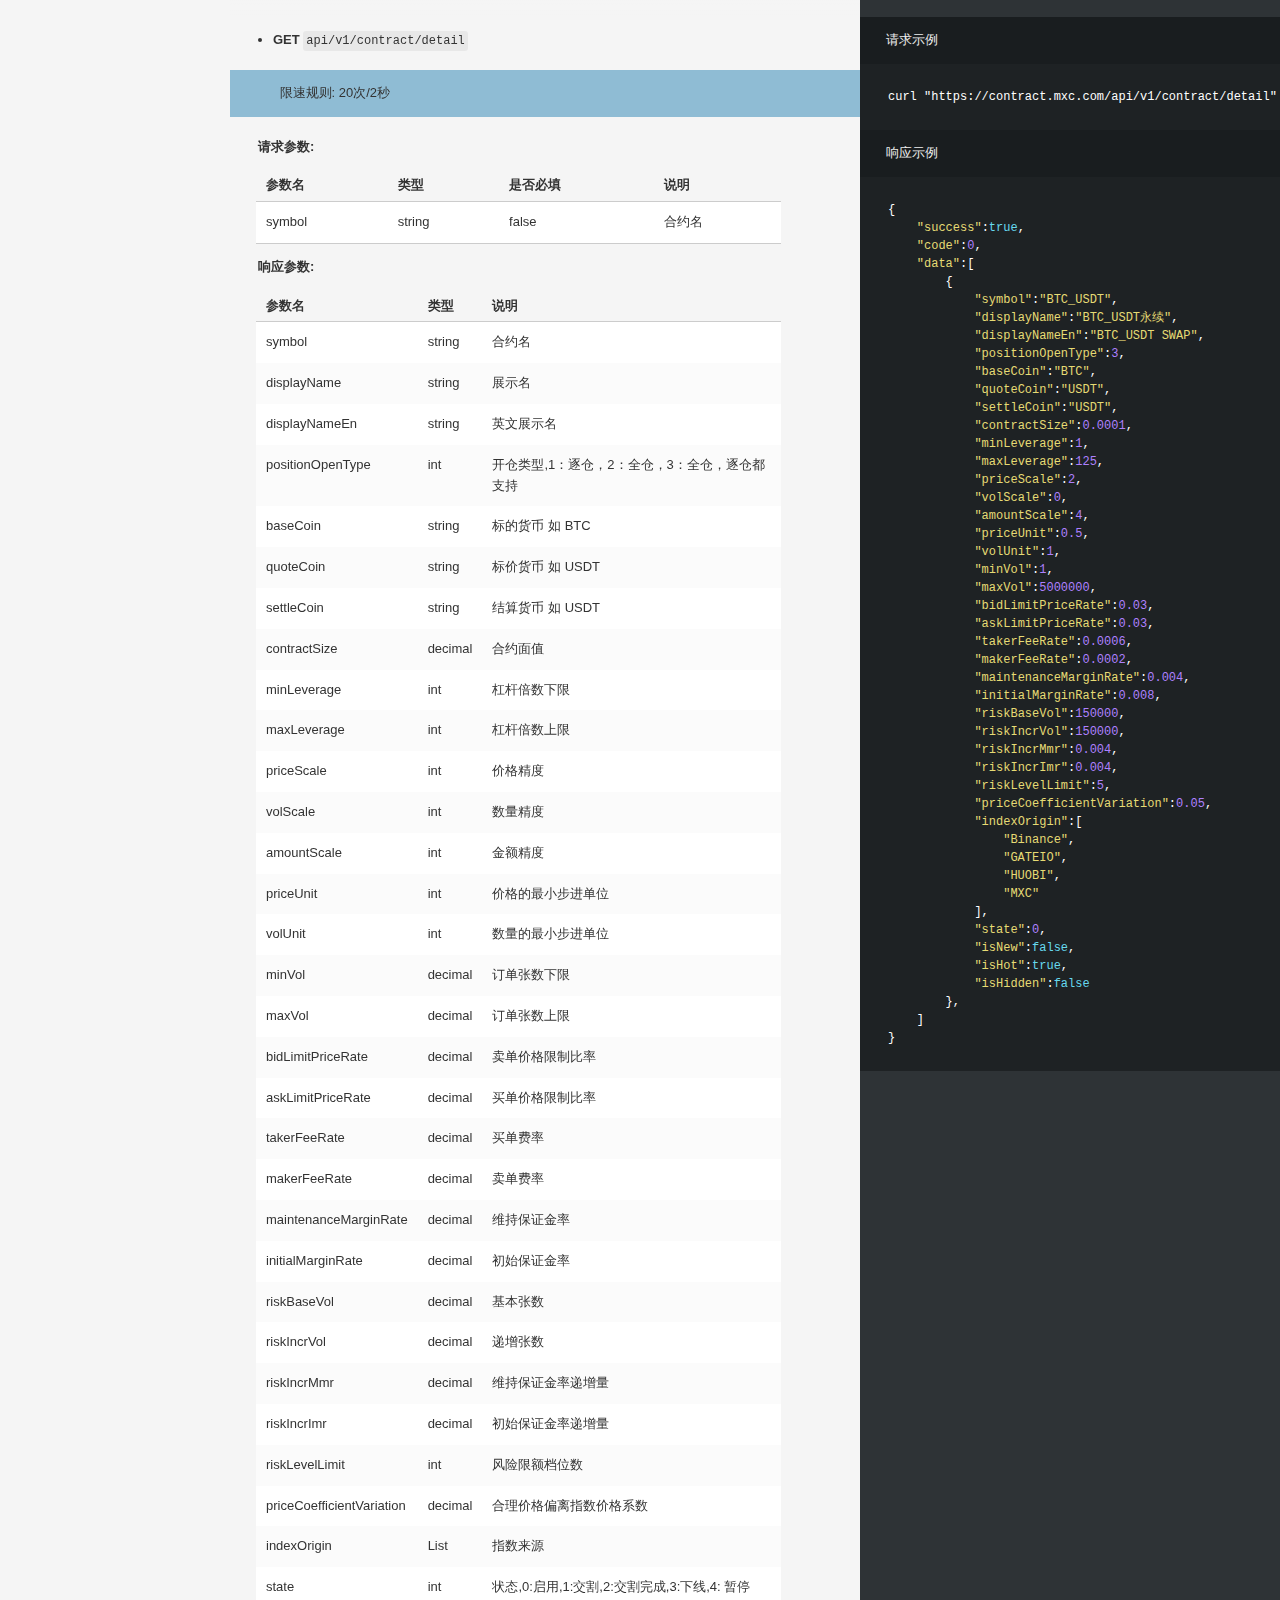
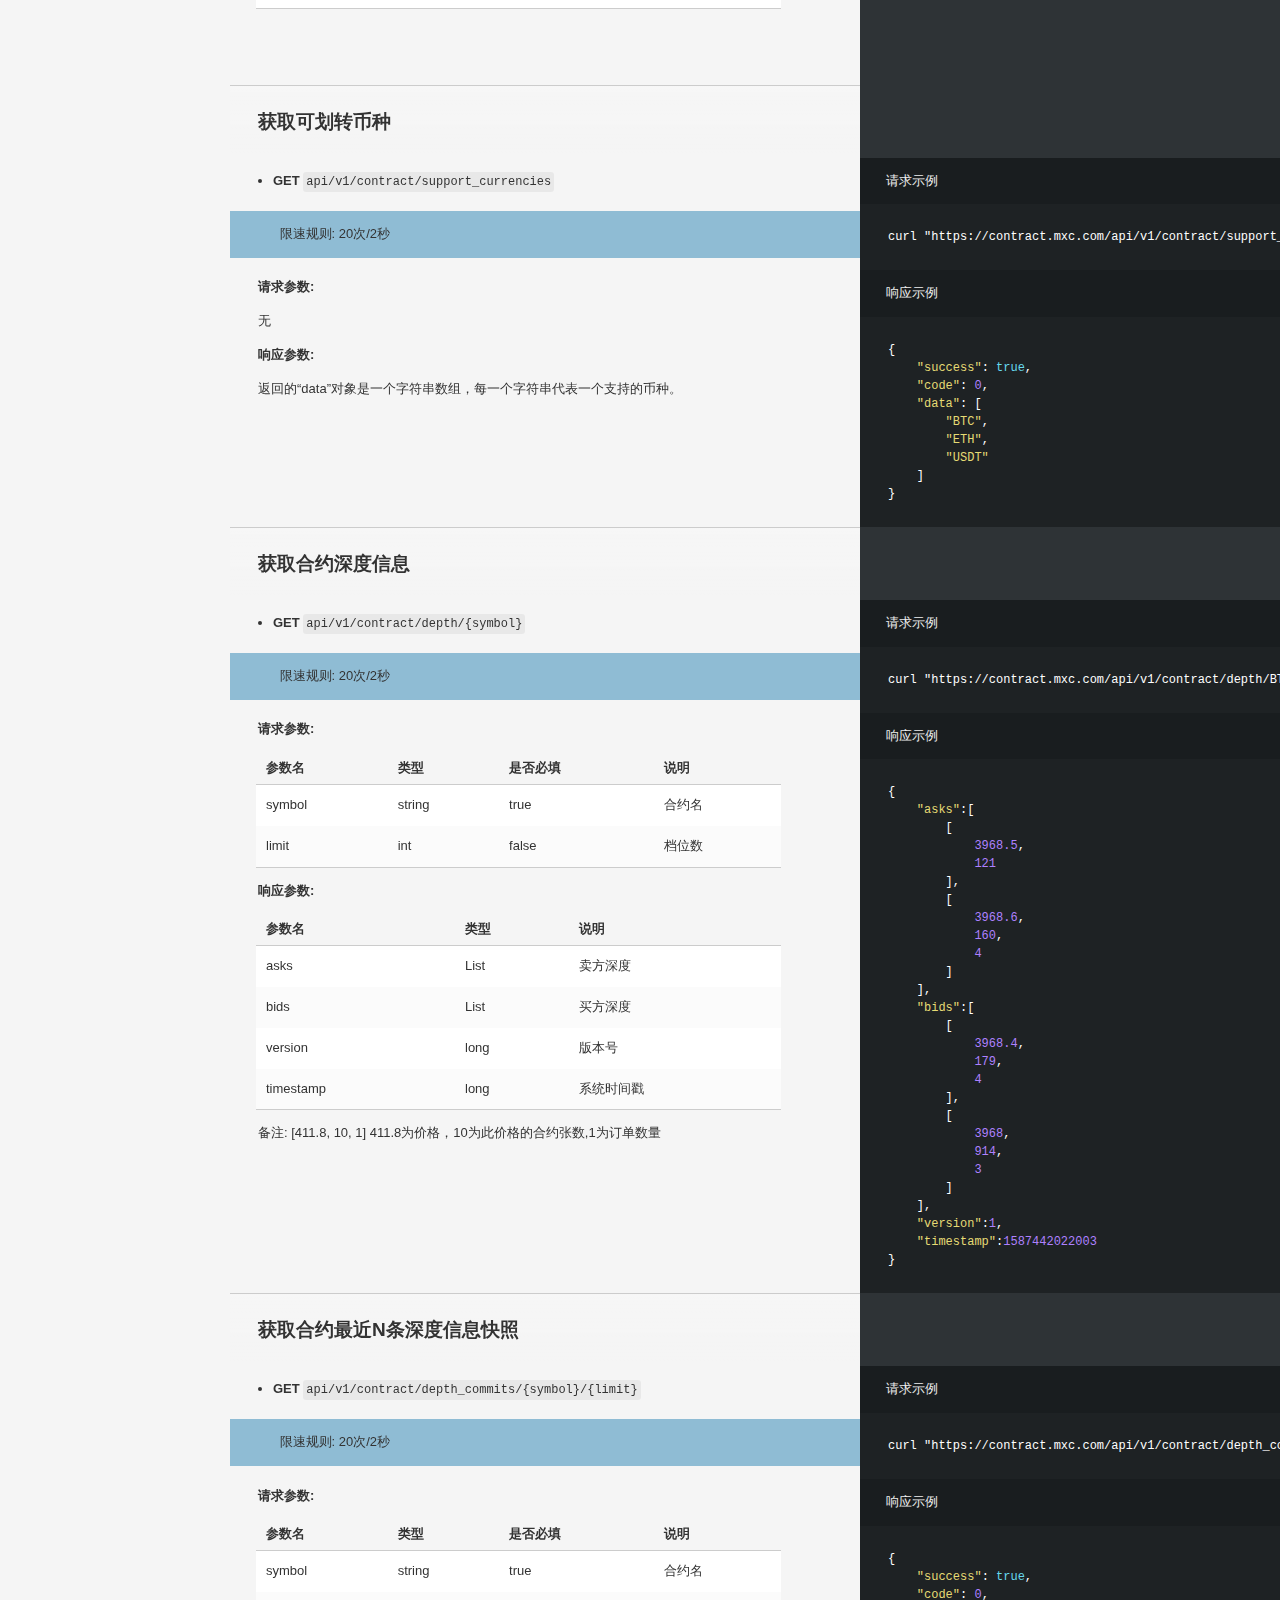
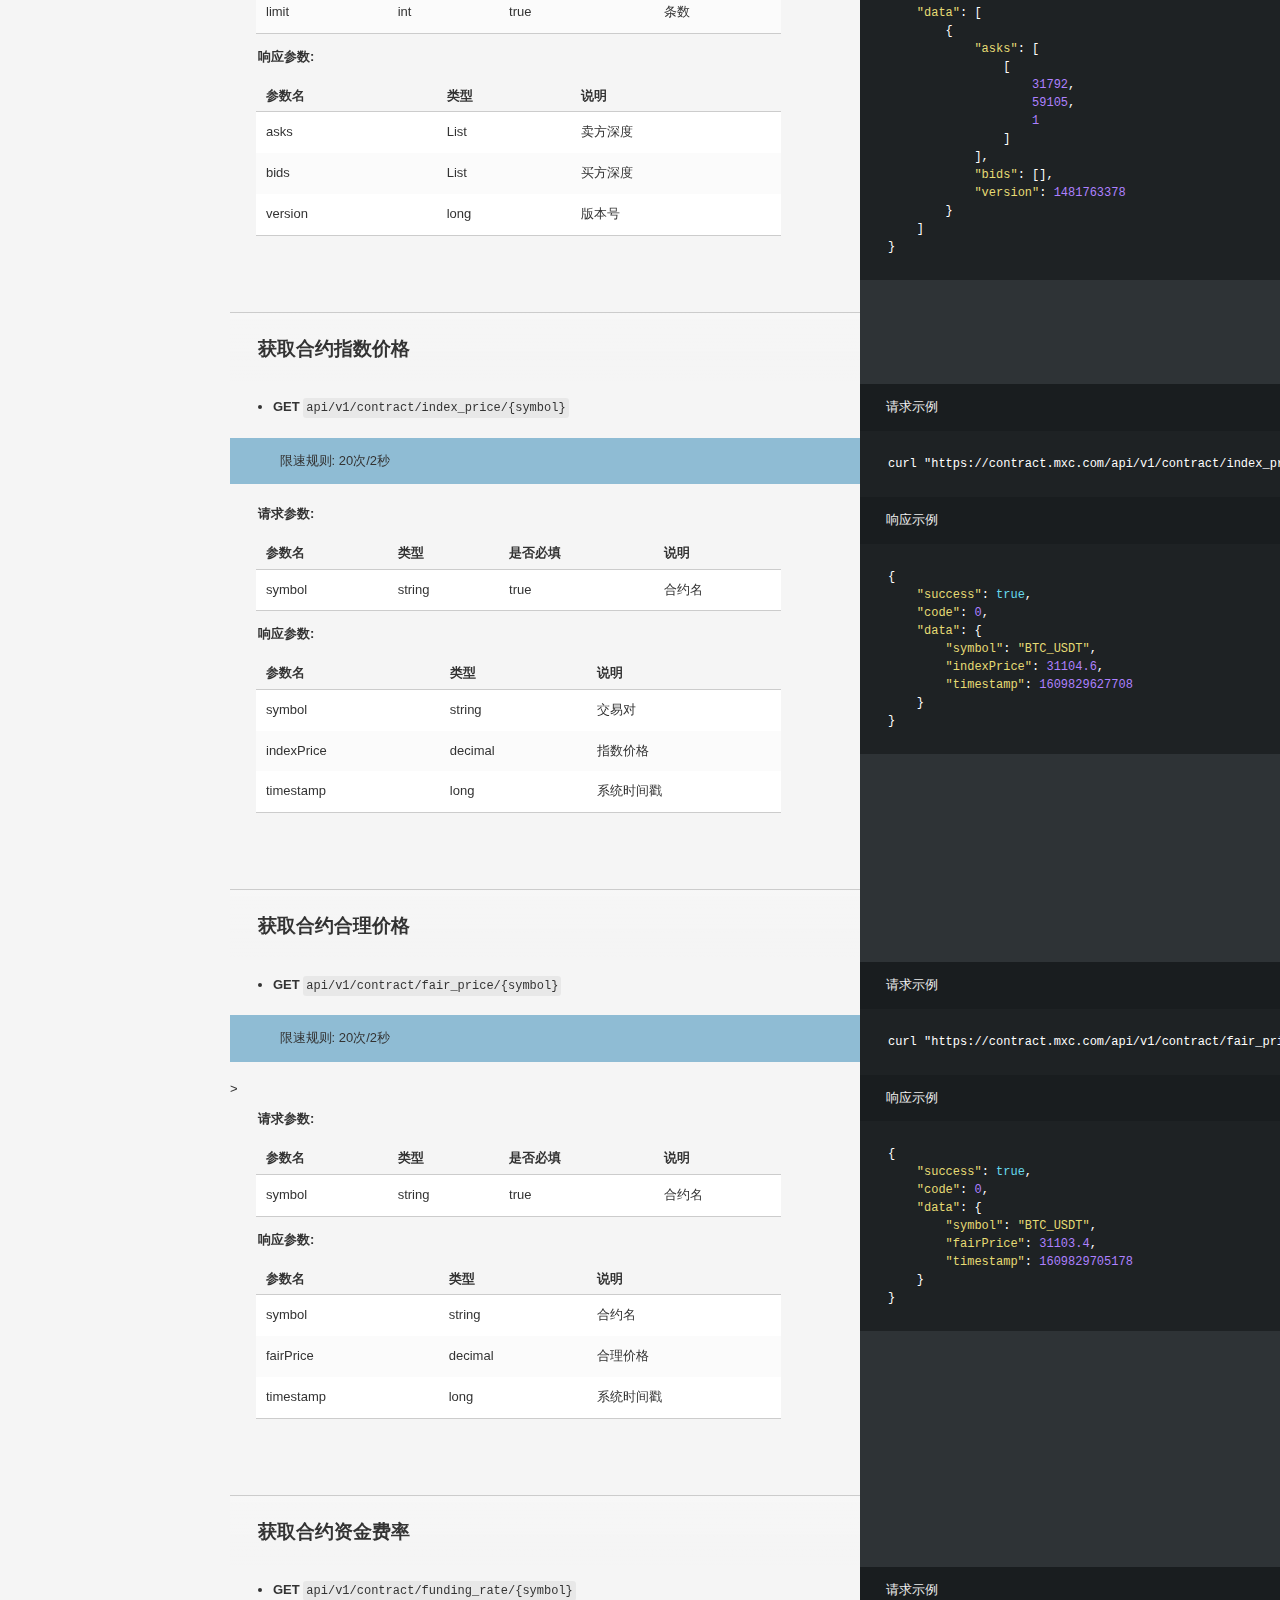
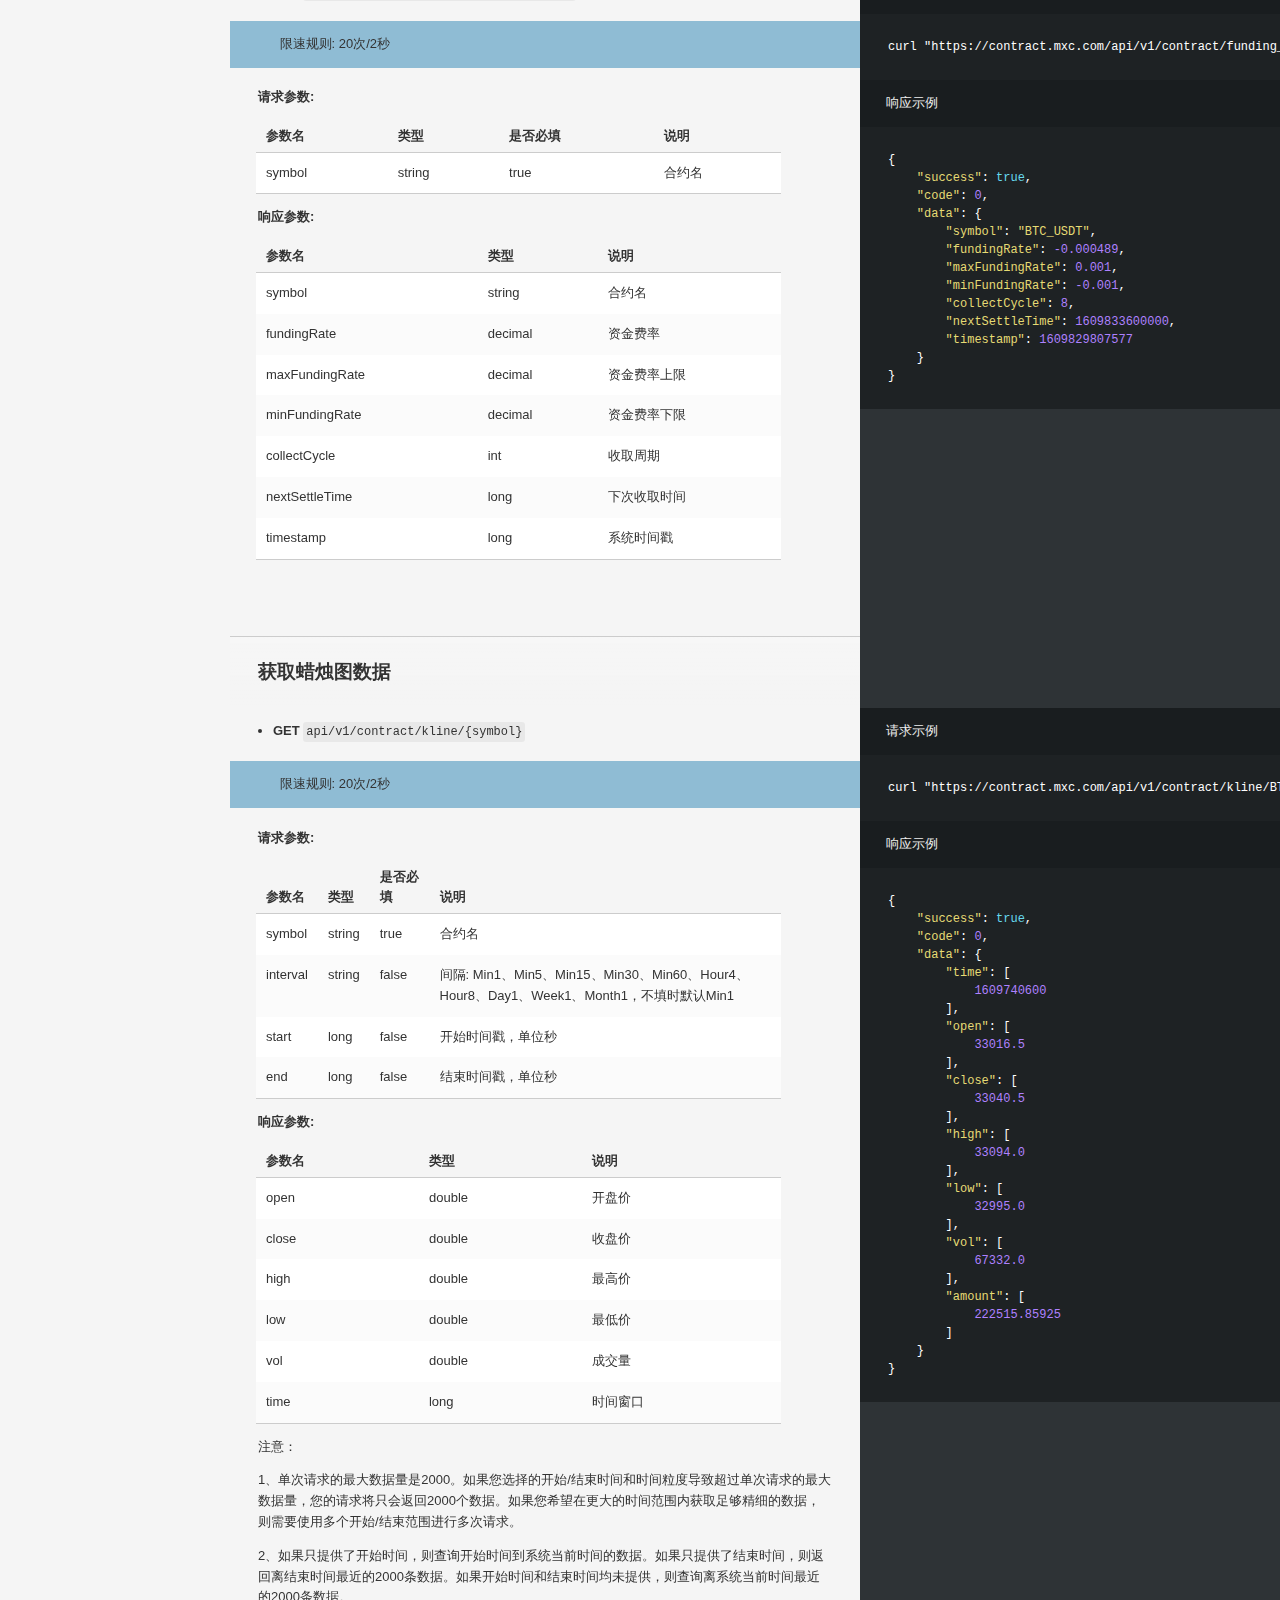
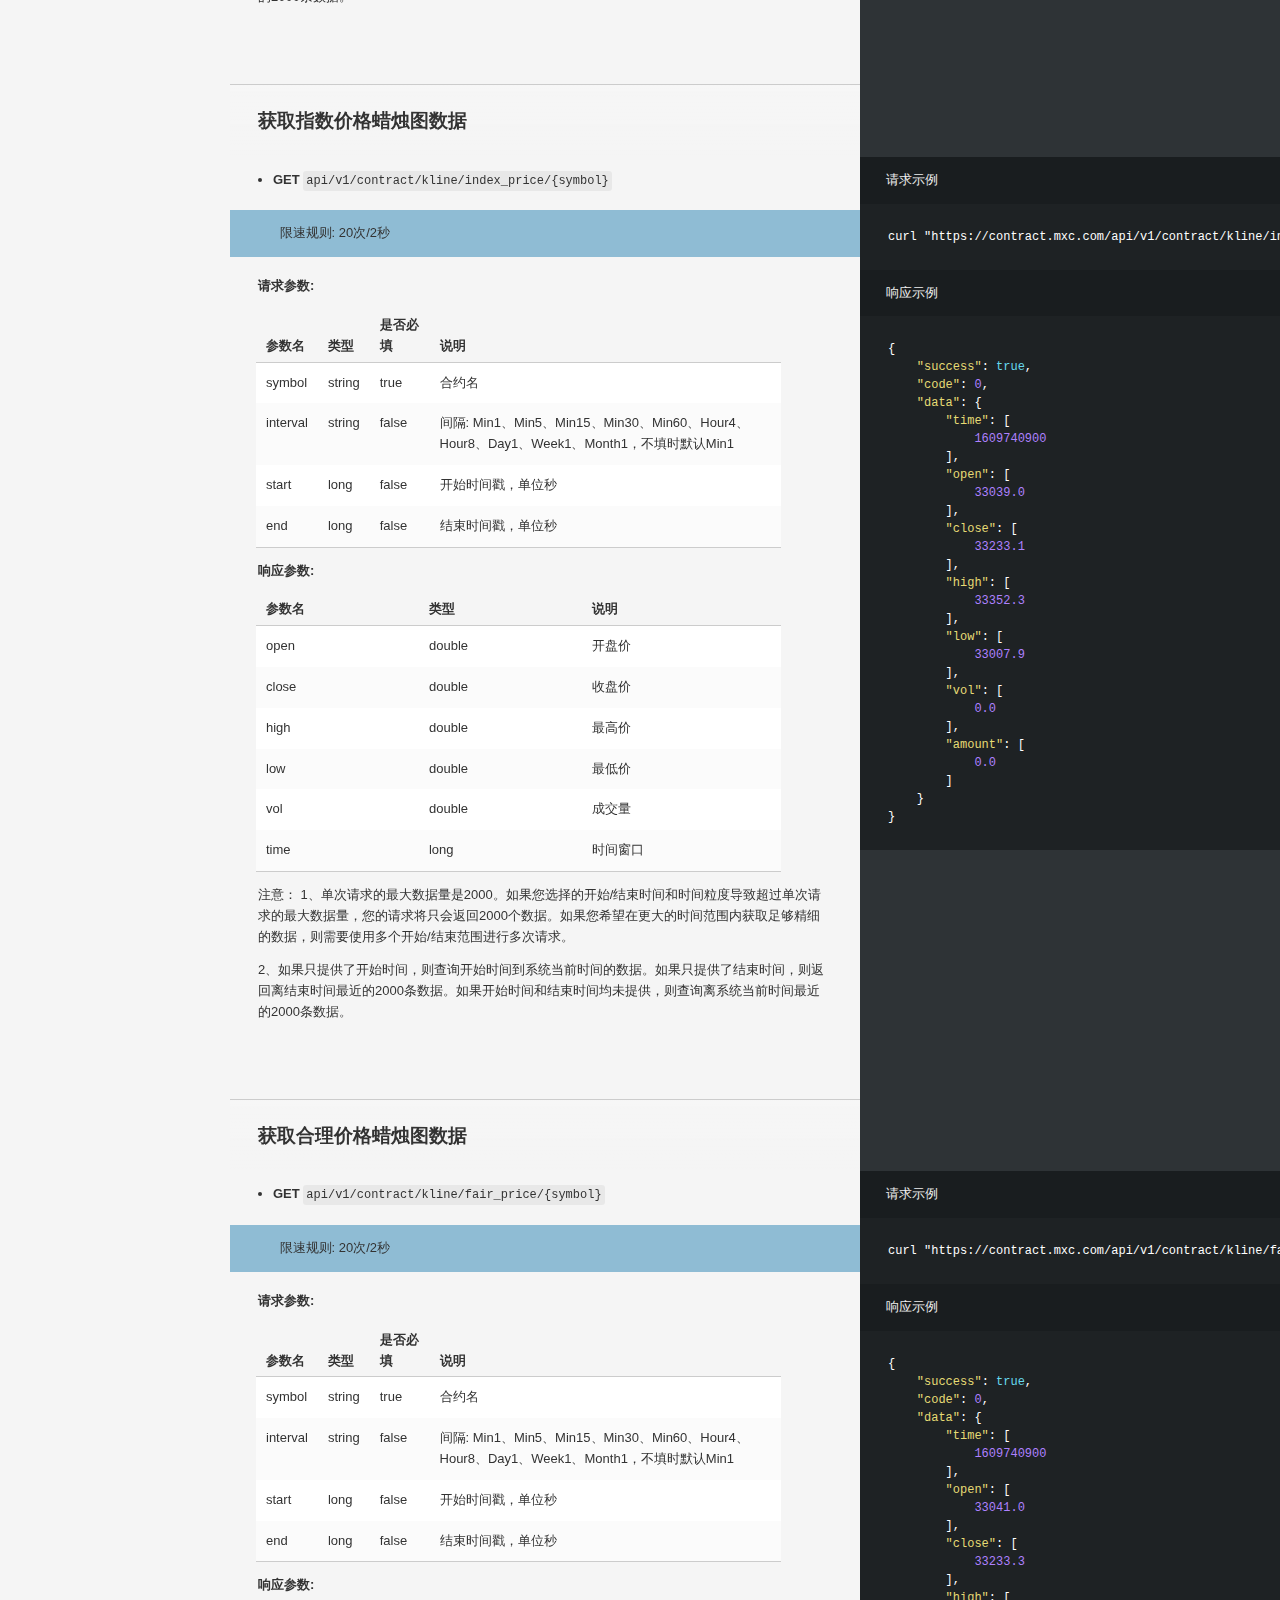
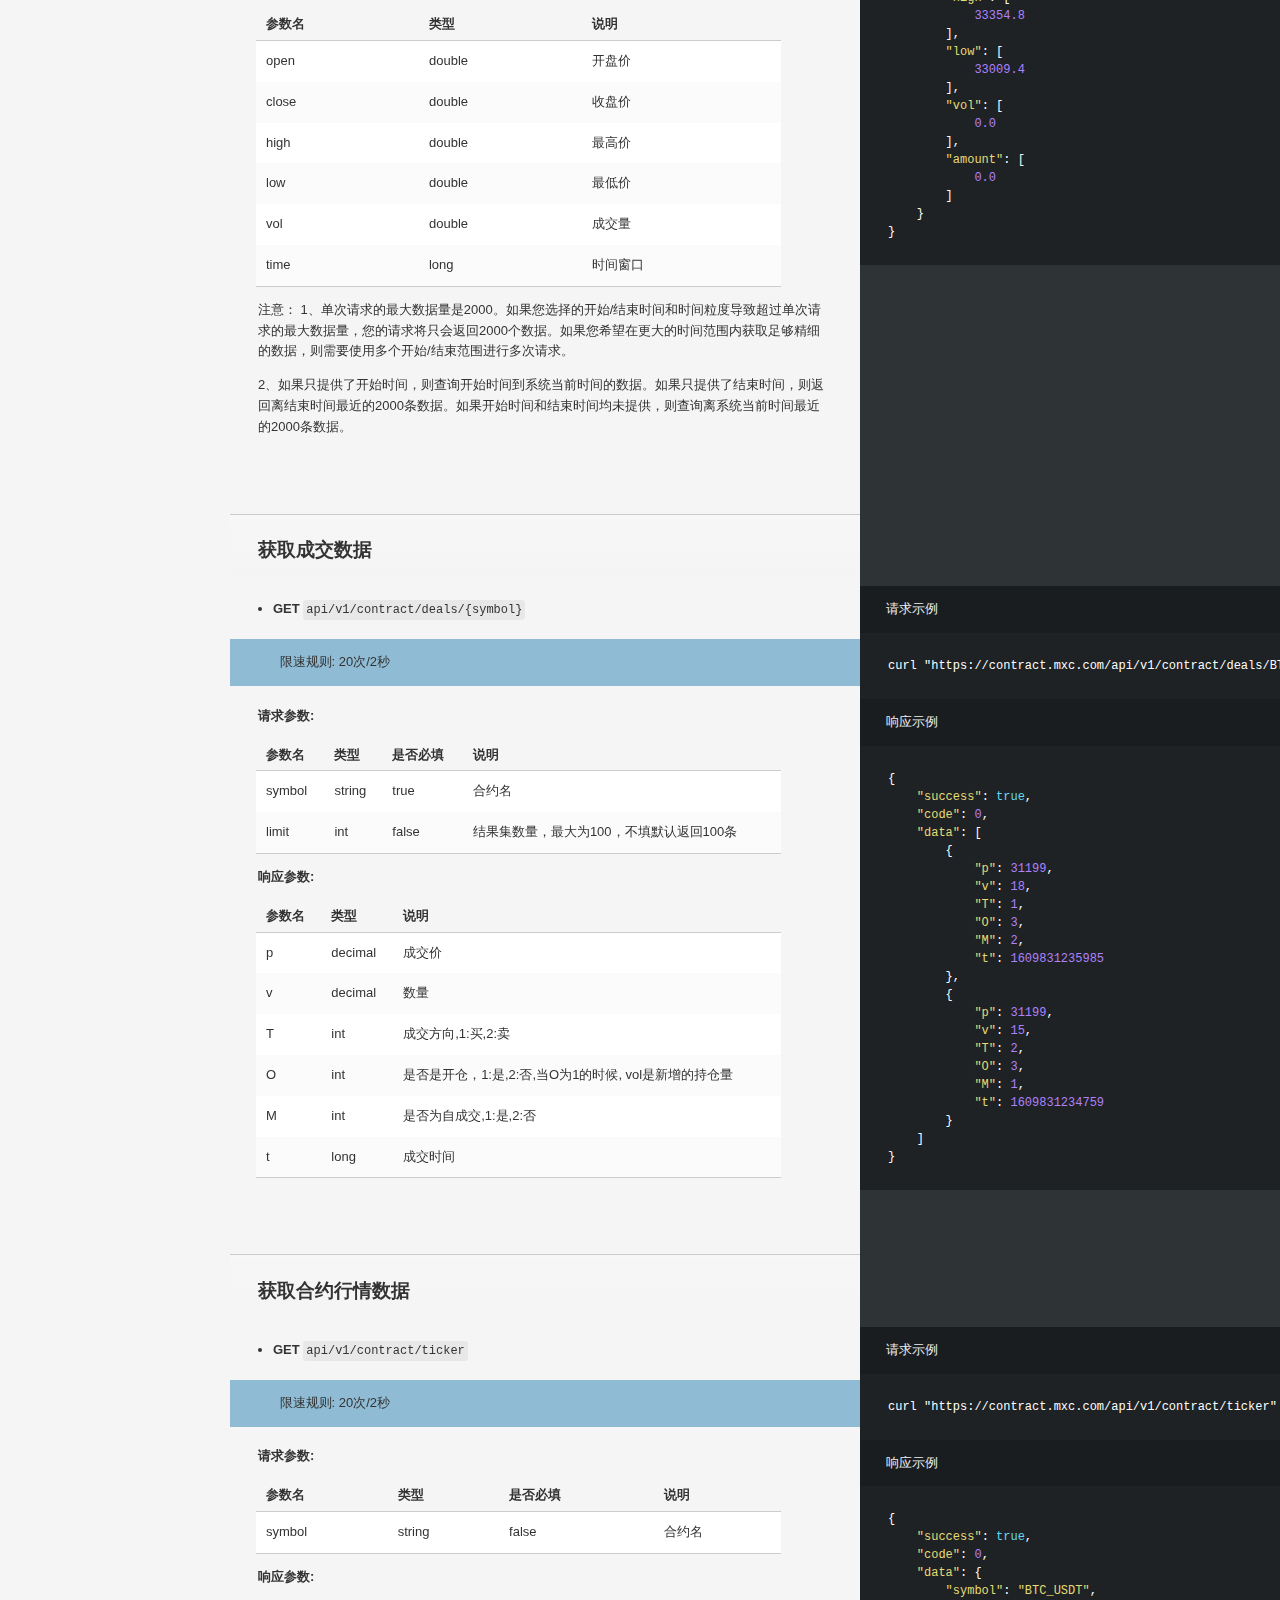
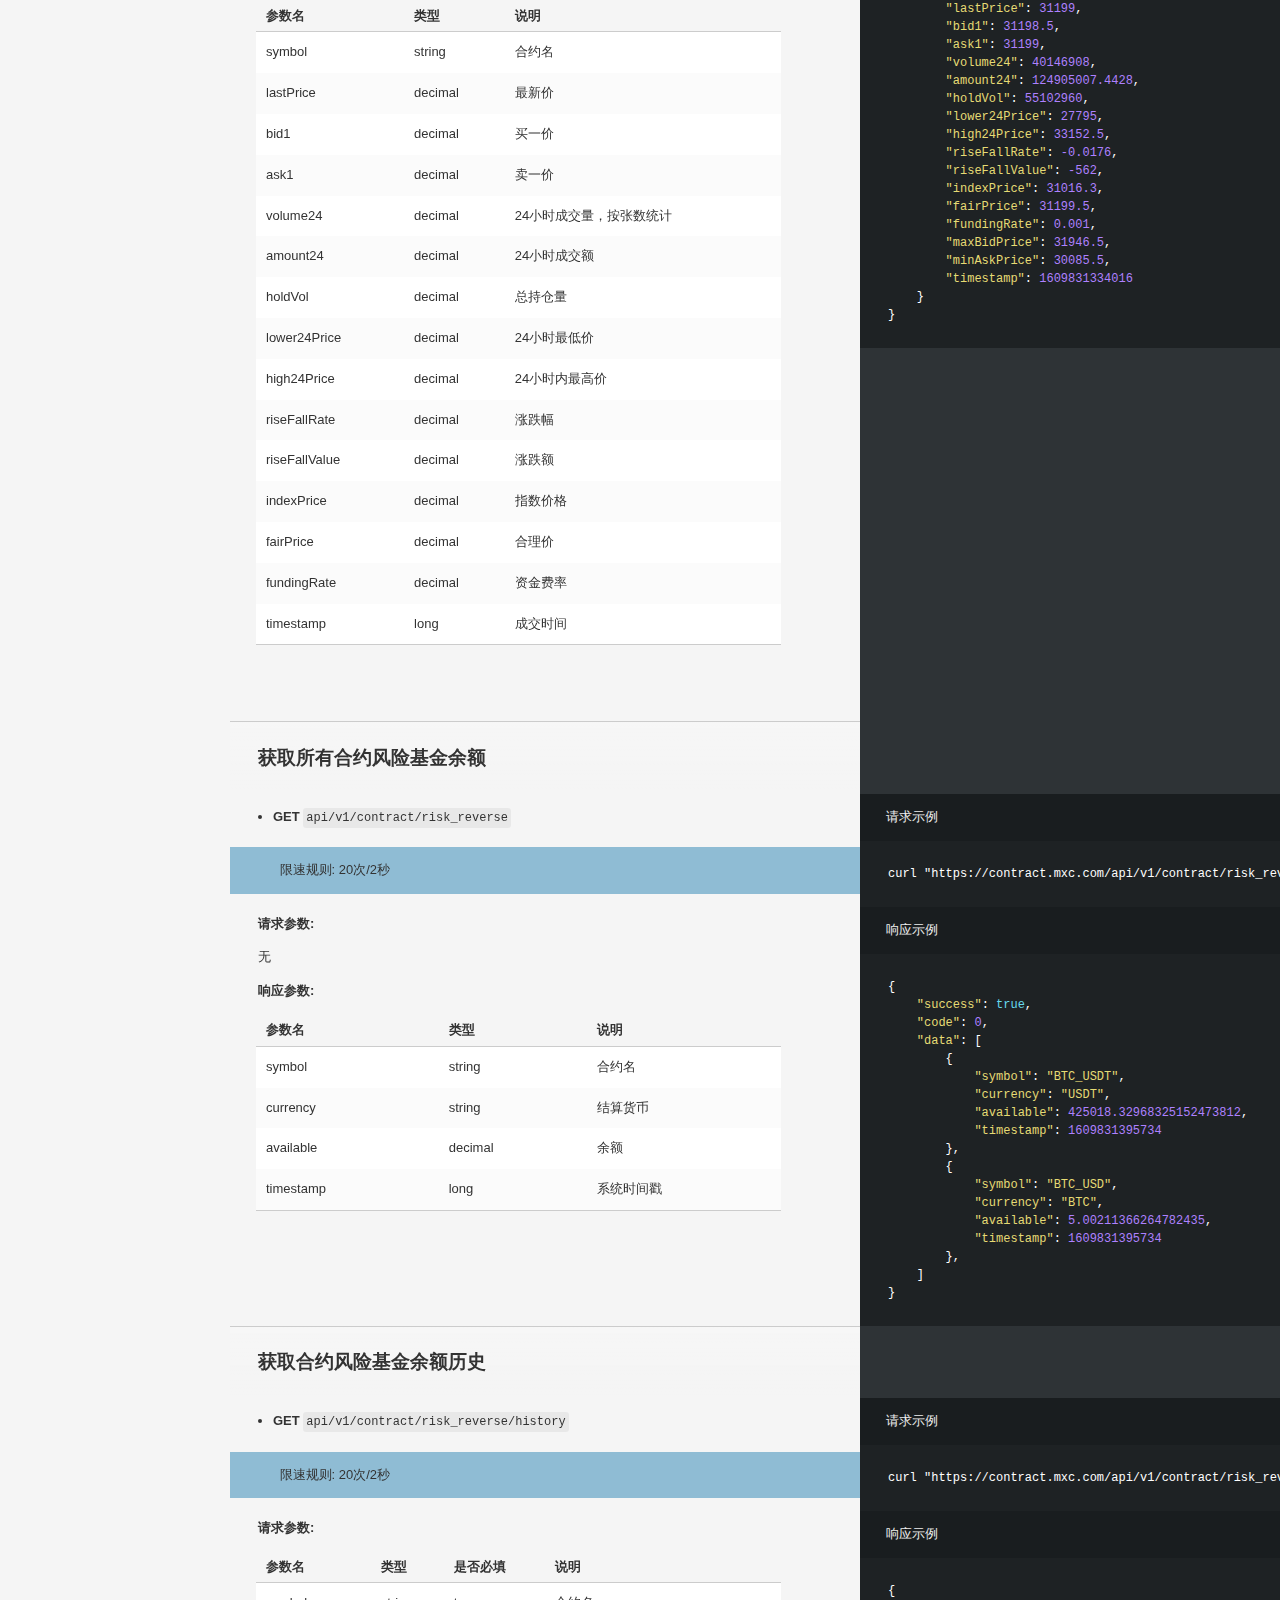
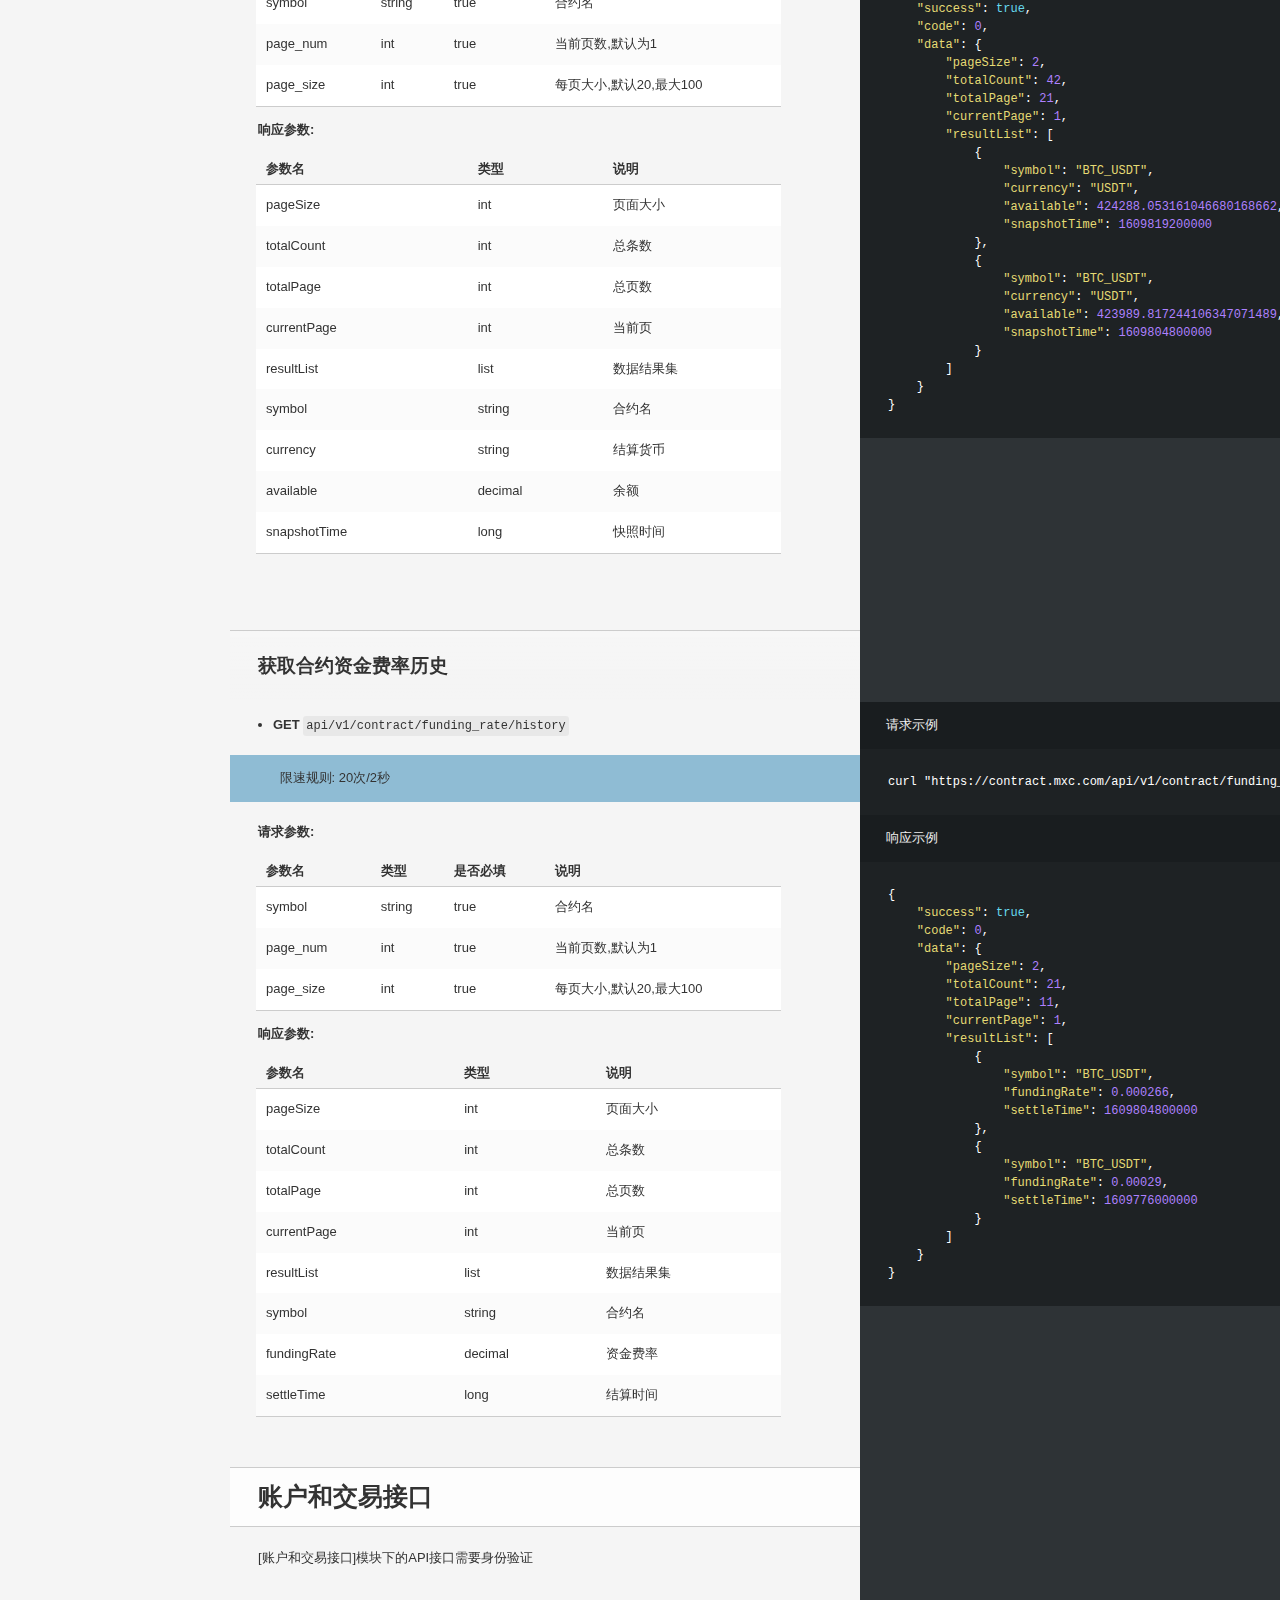
==== commit e82152f9: "update doc" ====
--- a/docs/contract.api.cn.html
+++ b/docs/contract.api.cn.html
@@ -467,9 +467,6 @@
               </ul>
           </li>
       </ul>
-        <ul class="toc-footer">
-            <li><a href='https://github.com/mxcdevelop/APIDoc/tree/master/demos/contract/java' target='_blank'>合约API demo</a></li>
-        </ul>
     </div>
     <div class="page-wrapper">
       <div class="dark-box"></div>
@@ -6169,7 +6166,9 @@
     </span><span class="p">}</span><span class="w">
 </span><span class="p">}</span><span class="w">
 </span></code></pre>
+<blockquote>
 <p>或者</p>
+</blockquote>
 <pre class="highlight json tab-json"><code><span class="p">{</span><span class="w">
     </span><span class="s2">"method"</span><span class="p">:</span><span class="s2">"personal.filter"</span><span class="p">,</span><span class="w">
     </span><span class="s2">"param"</span><span class="p">:{</span><span class="w">
